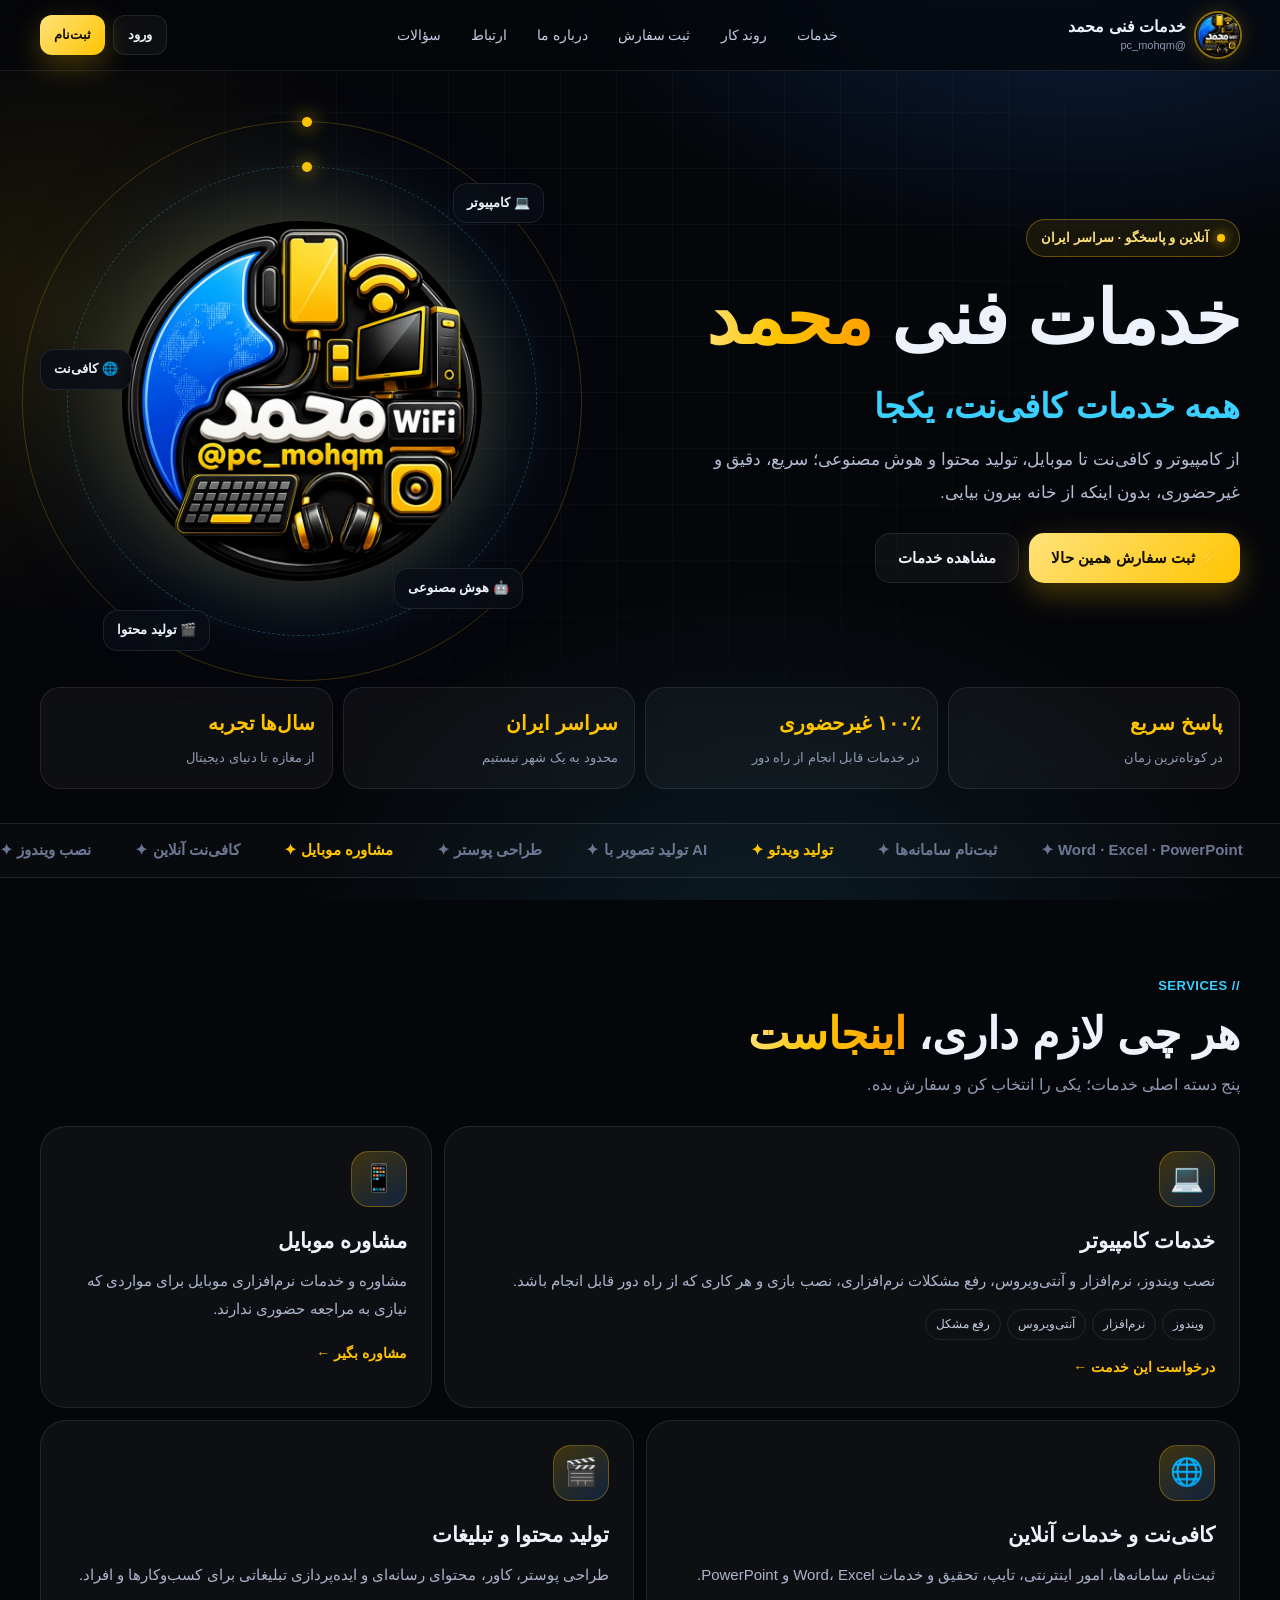
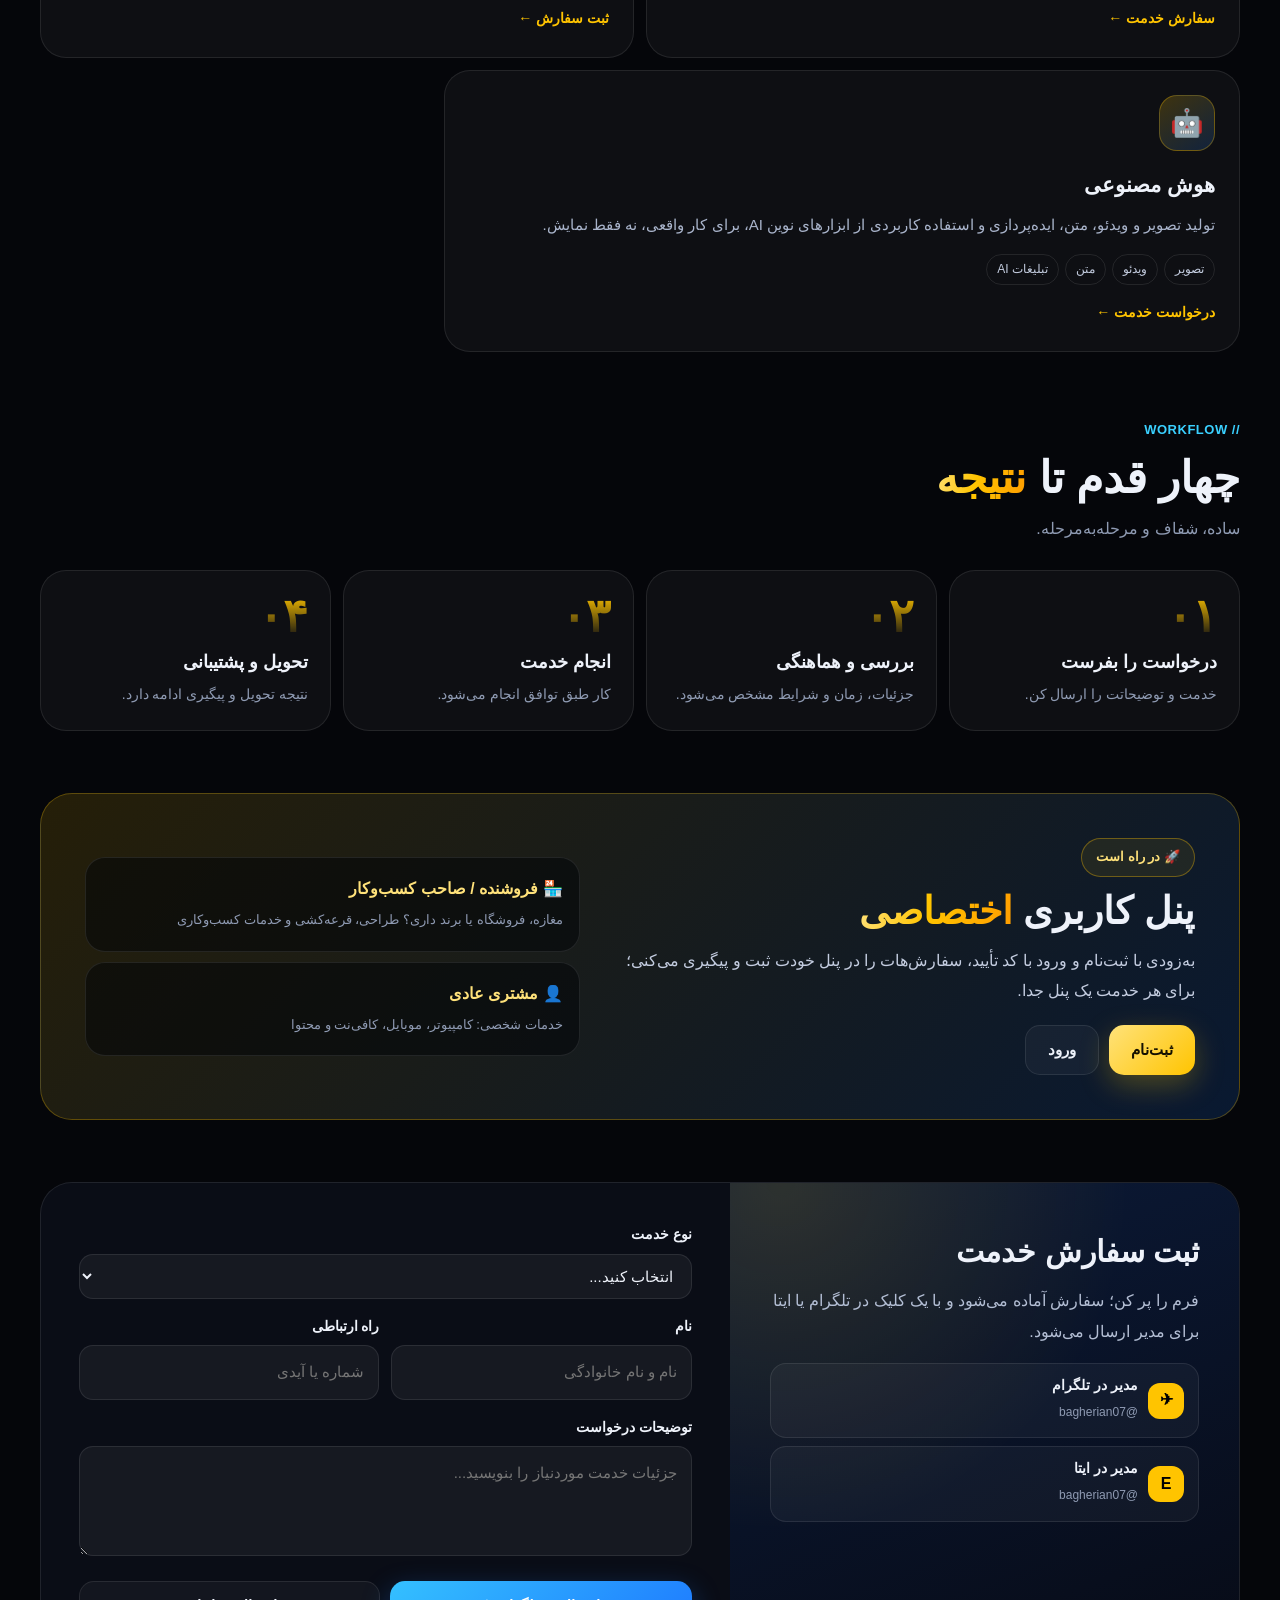
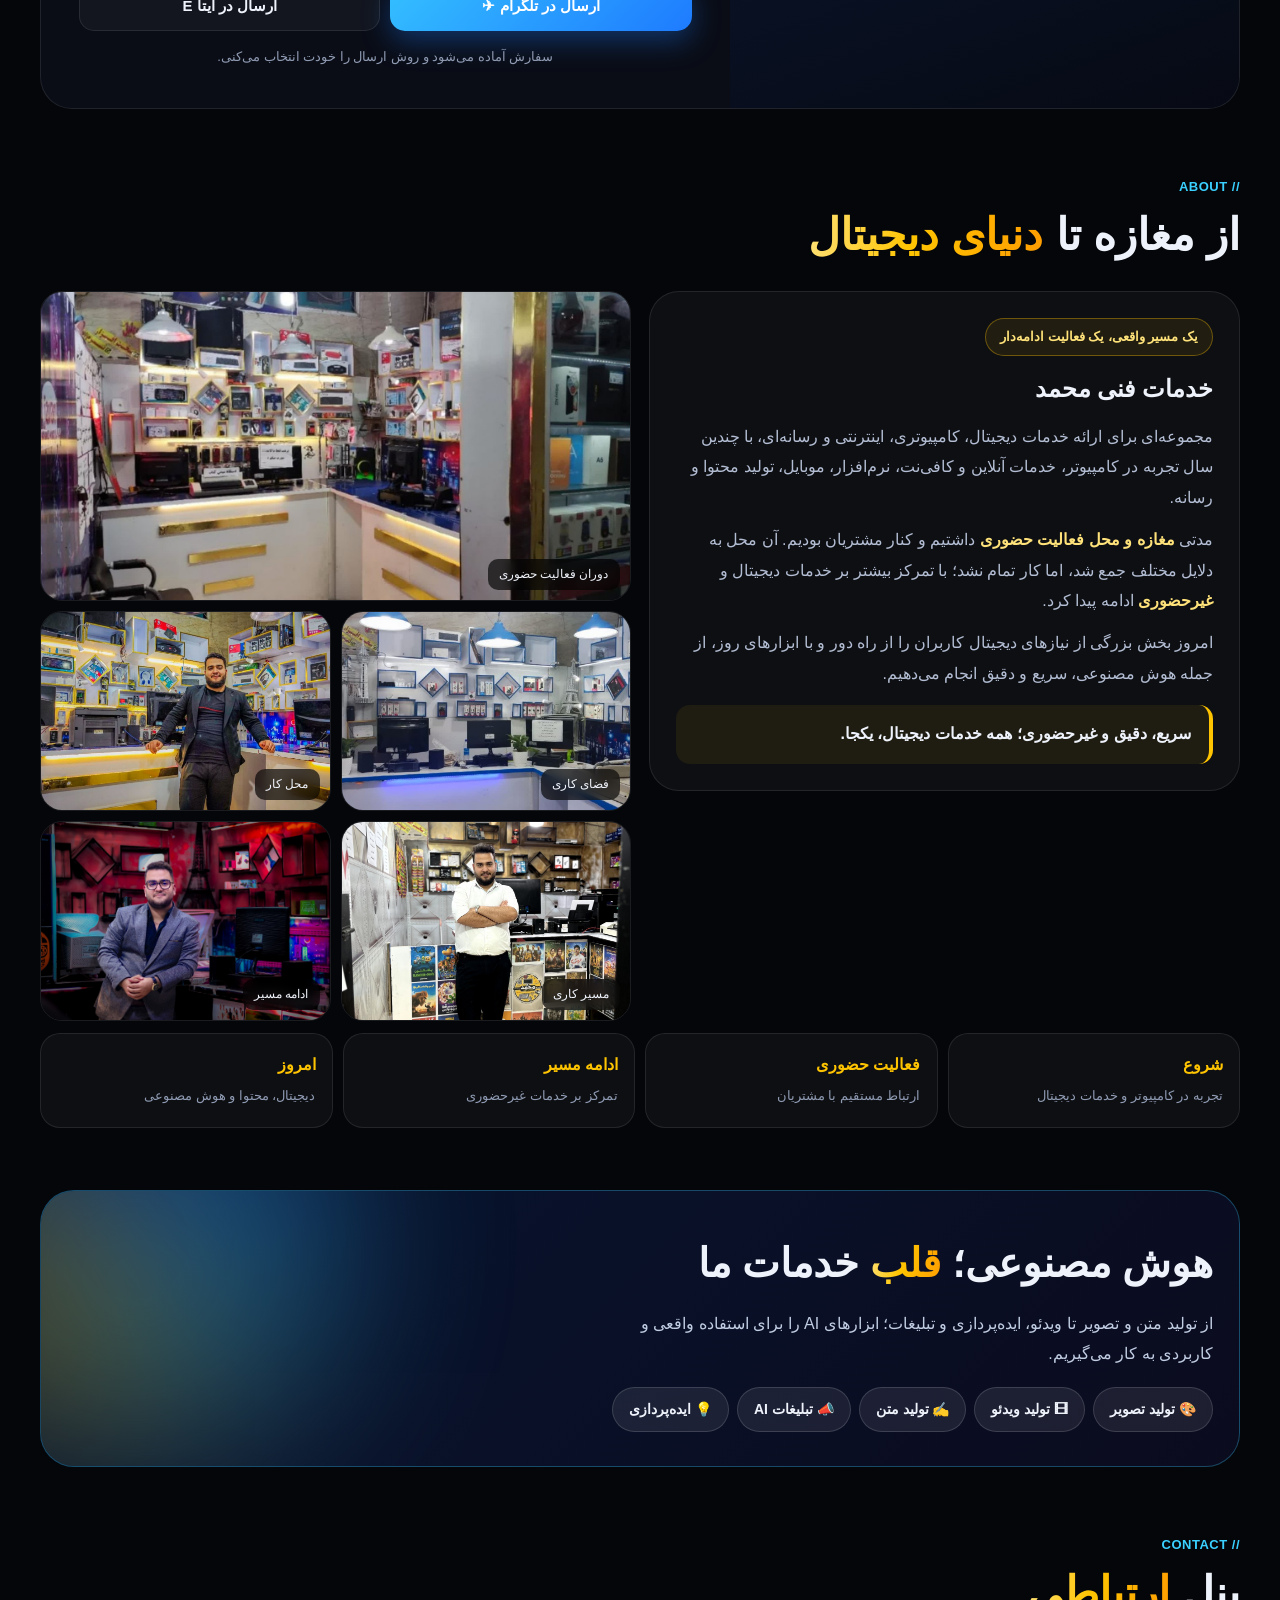
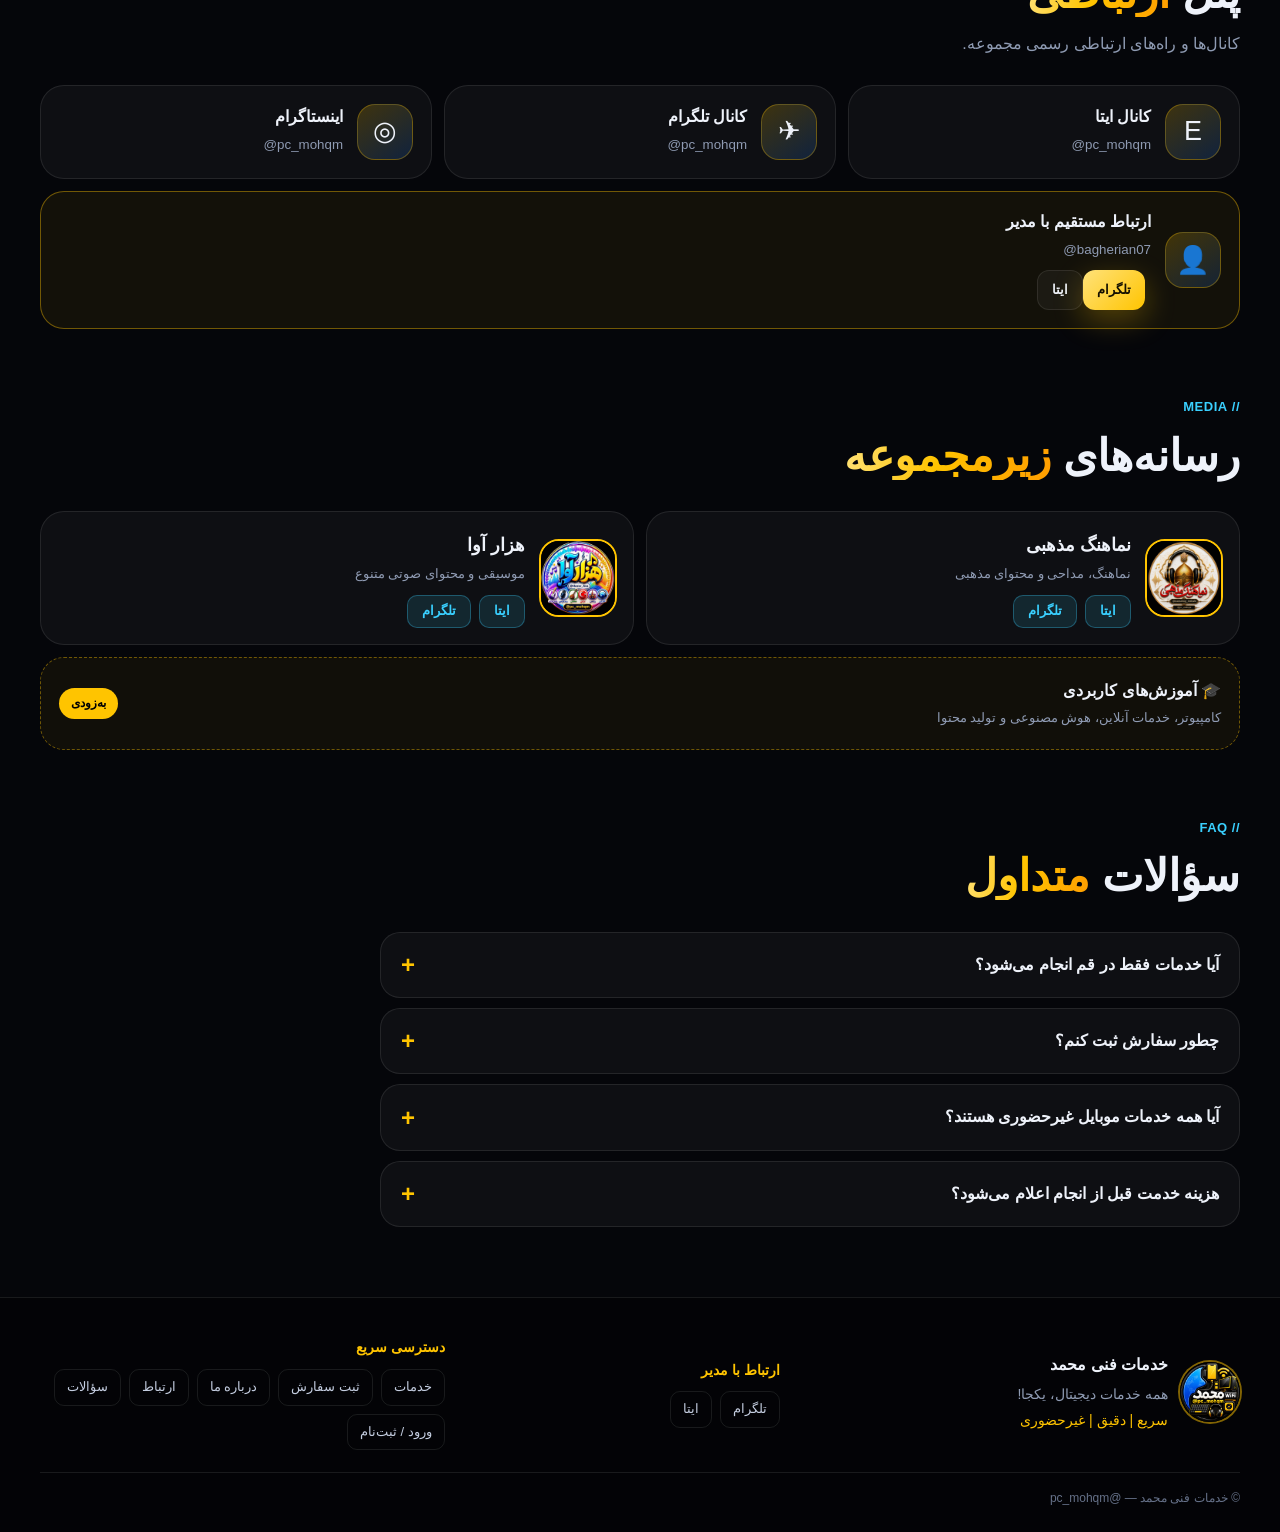
==== index.html @ e4c9b488 "Add files via upload" ====
<!doctype html>
<html lang="fa-IR" dir="rtl">
<head>
<meta charset="utf-8">
<meta name="viewport" content="width=device-width,initial-scale=1,viewport-fit=cover">
<meta name="theme-color" content="#05060a">
<title>خدمات فنی محمد | خدمات کامپیوتر، کافی‌نت و هوش مصنوعی</title>
<meta name="description" content="خدمات فنی محمد؛ خدمات کامپیوتر، کافی‌نت و خدمات آنلاین، مشاوره موبایل، تولید محتوا و تبلیغات با هوش مصنوعی؛ سریع، دقیق و غیرحضوری برای سراسر ایران.">
<meta name="keywords" content="خدمات فنی محمد, خدمات کامپیوتر, کافی نت, خدمات آنلاین, نصب ویندوز, مشاوره موبایل, تولید محتوا, تبلیغات با هوش مصنوعی, خدمات غیرحضوری">
<meta name="robots" content="index,follow,max-image-preview:large">
<meta name="author" content="خدمات فنی محمد">
<meta property="og:type" content="website"><meta property="og:locale" content="fa_IR"><meta property="og:site_name" content="خدمات فنی محمد">
<meta property="og:title" content="خدمات فنی محمد | همه خدمات دیجیتال، یکجا">
<meta property="og:description" content="کامپیوتر، کافی‌نت، مشاوره موبایل، تولید محتوا و هوش مصنوعی؛ سریع، دقیق و غیرحضوری.">
<meta property="og:url" content="https://pcmohqm-coder.github.io/pcmohqm/">
<meta property="og:image" content="https://pcmohqm-coder.github.io/pcmohqm/assets/logo-main.png">
<meta property="og:image:alt" content="لوگوی خدمات فنی محمد">
<meta name="twitter:card" content="summary"><meta name="twitter:title" content="خدمات فنی محمد | همه خدمات دیجیتال، یکجا"><meta name="twitter:description" content="کامپیوتر، کافی‌نت، مشاوره موبایل، تولید محتوا و هوش مصنوعی."><meta name="twitter:image" content="https://pcmohqm-coder.github.io/pcmohqm/assets/logo-main.png">
<link rel="canonical" href="https://pcmohqm-coder.github.io/pcmohqm/">
<link rel="icon" href="assets/logo-main.png"><link rel="apple-touch-icon" href="assets/logo-main.png">
<link rel="manifest" href="manifest.webmanifest">
<link rel="preload" as="image" href="assets/logo-main.png">
<script type="application/ld+json">{"@context":"https://schema.org","@graph":[{"@type":"Organization","@id":"#organization","name":"خدمات فنی محمد","alternateName":"pc_mohqm","url":"https://pcmohqm-coder.github.io/pcmohqm/","logo":"https://pcmohqm-coder.github.io/pcmohqm/assets/logo-main.png","sameAs":["https://eitaa.com/pc_mohqm","https://t.me/pc_mohqm","https://www.instagram.com/pc_mohqm/"]},{"@type":"WebSite","name":"خدمات فنی محمد","inLanguage":"fa-IR","url":"https://pcmohqm-coder.github.io/pcmohqm/","publisher":{"@id":"#organization"}}]}</script>
<style>
:root{--bg:#05060a;--bg2:#0a0d16;--card:rgba(255,255,255,.04);--card2:rgba(255,255,255,.07);--line:rgba(255,255,255,.09);--text:#eef2fa;--muted:#8f9bb3;--gold:#ffc400;--gold2:#ffe27a;--blue:#1e7bff;--cyan:#3ad0ff;--r:26px}
*{box-sizing:border-box}html{scroll-behavior:smooth;scroll-padding-top:84px}
body{margin:0;background:var(--bg);color:var(--text);font-family:"Vazirmatn","Segoe UI",Tahoma,Arial,sans-serif;line-height:1.9;font-size:16px;overflow-x:hidden;padding-bottom:76px;-webkit-font-smoothing:antialiased}
a{color:inherit;text-decoration:none}img{max-width:100%}
.wrap{width:min(1200px,calc(100% - 32px));margin:auto}
.skip{position:absolute;top:-80px;right:12px;background:var(--gold);color:#000;padding:8px 14px;border-radius:12px;z-index:200}.skip:focus{top:12px}
/* background */
.bgfx{position:fixed;inset:0;z-index:-1;pointer-events:none;background:
radial-gradient(900px 500px at 85% -5%,rgba(30,123,255,.22),transparent 60%),
radial-gradient(700px 500px at 5% 35%,rgba(255,196,0,.10),transparent 60%),
radial-gradient(800px 600px at 60% 105%,rgba(58,208,255,.10),transparent 60%),var(--bg)}
.bgfx:after{content:"";position:absolute;inset:0;background-image:linear-gradient(rgba(255,255,255,.035) 1px,transparent 1px),linear-gradient(90deg,rgba(255,255,255,.035) 1px,transparent 1px);background-size:56px 56px;-webkit-mask-image:radial-gradient(ellipse at 50% 20%,#000 20%,transparent 75%);mask-image:radial-gradient(ellipse at 50% 20%,#000 20%,transparent 75%)}
/* header */
header{position:sticky;top:0;z-index:100;background:rgba(5,6,10,.72);backdrop-filter:blur(18px);-webkit-backdrop-filter:blur(18px);border-bottom:1px solid var(--line)}
.nav{height:70px;display:flex;align-items:center;justify-content:space-between;gap:12px}
.brand{display:flex;align-items:center;gap:10px}.brand img{width:44px;height:44px;border-radius:50%;box-shadow:0 0 0 2px rgba(255,196,0,.5),0 0 22px rgba(255,196,0,.25)}
.brand b{display:block;font-size:16px;line-height:1.3}.brand small{display:block;font-size:11px;color:var(--muted);line-height:1.3}
.links{display:none;gap:4px}.links a{padding:8px 13px;border-radius:12px;font-size:14px;color:#c4cde0;transition:.2s}.links a:hover{background:var(--card2);color:var(--gold)}
.navbtns{display:flex;gap:8px;align-items:center}
.btn{display:inline-flex;align-items:center;justify-content:center;gap:8px;min-height:48px;padding:10px 22px;border-radius:15px;font:inherit;font-size:15px;font-weight:800;border:0;cursor:pointer;transition:transform .2s,box-shadow .2s}
.btn:hover{transform:translateY(-2px)}
.gold{background:linear-gradient(135deg,var(--gold2),var(--gold));color:#141000;box-shadow:0 10px 30px rgba(255,196,0,.28)}.gold:hover{box-shadow:0 14px 38px rgba(255,196,0,.42)}
.ghost{background:var(--card);color:var(--text);border:1px solid var(--line)}.ghost:hover{background:var(--card2);border-color:rgba(255,196,0,.4)}
.sm{min-height:40px;padding:6px 14px;font-size:13px;border-radius:12px}
/* hero */
.hero{padding:44px 0 30px;overflow-x:clip}html{overflow-x:clip}
.heroGrid{display:grid;gap:34px;align-items:center}
.pill{display:inline-flex;align-items:center;gap:8px;padding:6px 14px;border:1px solid rgba(255,196,0,.35);background:rgba(255,196,0,.08);border-radius:999px;color:var(--gold2);font-size:13px;font-weight:700}
.pill i{width:8px;height:8px;border-radius:50%;background:var(--gold);box-shadow:0 0 12px var(--gold);animation:pulse 1.8s infinite}
@keyframes pulse{50%{opacity:.3}}
h1{font-size:clamp(38px,9vw,74px);line-height:1.25;margin:16px 0 8px;font-weight:900;letter-spacing:-1px}
.grad{background:linear-gradient(100deg,var(--gold2),var(--gold) 45%,#ff9d00);-webkit-background-clip:text;background-clip:text;color:transparent}
.rot{display:block;font-size:clamp(22px,5vw,34px);font-weight:800;color:var(--cyan);min-height:1.7em}
.rot span{display:inline-block;transition:opacity .35s,transform .35s}.rot span.out{opacity:0;transform:translateY(10px)}
.lead{color:#b3bed4;font-size:17px;max-width:540px;margin:6px 0 24px}
.acts{display:flex;gap:10px;flex-wrap:wrap}
.visual{position:relative;display:grid;place-items:center;min-height:340px}
.visual .logo{position:relative;z-index:3;width:min(300px,68vw);border-radius:50%;animation:float 6s ease-in-out infinite;box-shadow:0 0 80px rgba(255,196,0,.22),0 0 140px rgba(30,123,255,.28)}
.ring{position:absolute;border-radius:50%;border:1px solid rgba(58,208,255,.28);animation:spin 26s linear infinite}
.r1{width:min(380px,86vw);aspect-ratio:1;border-style:dashed}.r2{width:min(460px,calc(100vw - 40px));aspect-ratio:1;border-color:rgba(255,196,0,.22);animation-duration:40s;animation-direction:reverse}
.ring:before{content:"";position:absolute;top:-5px;left:50%;width:10px;height:10px;border-radius:50%;background:var(--gold);box-shadow:0 0 18px var(--gold)}
@keyframes spin{to{transform:rotate(360deg)}}@keyframes float{50%{transform:translateY(-12px)}}
.chip{position:absolute;z-index:4;padding:7px 13px;border-radius:14px;background:rgba(10,13,22,.85);border:1px solid var(--line);backdrop-filter:blur(8px);font-size:13px;font-weight:800;display:flex;gap:6px;align-items:center;animation:float 5s ease-in-out infinite}
.chip.a{top:8%;right:4%}.chip.b{top:40%;left:0;animation-delay:-1.5s}.chip.c{bottom:10%;right:8%;animation-delay:-3s}.chip.d{bottom:2%;left:12%;animation-delay:-4s}
/* stats */
.stats{margin-top:26px;display:grid;grid-template-columns:1fr 1fr;gap:10px}
.stat{padding:16px;border-radius:20px;background:var(--card);border:1px solid var(--line);backdrop-filter:blur(10px)}
.stat b{display:block;font-size:20px;color:var(--gold)}.stat span{font-size:13px;color:var(--muted)}
/* marquee */
.marq{margin:34px 0 0;overflow:hidden;border-block:1px solid var(--line);background:rgba(255,255,255,.02);padding:12px 0;direction:ltr}
.marq div{display:flex;gap:44px;width:max-content;animation:mq 28s linear infinite;font-weight:800;color:#6c7893;font-size:15px;white-space:nowrap}
.marq span:nth-child(3n){color:var(--gold)}
@keyframes mq{to{transform:translateX(-50%)}}
/* sections */
section{padding:62px 0 0}
.head{margin-bottom:26px}.tag{color:var(--cyan);font-size:13px;font-weight:800;letter-spacing:.5px}
.head h2{font-size:clamp(28px,5.5vw,44px);line-height:1.35;margin:4px 0 6px;font-weight:900}.head p{color:var(--muted);margin:0;max-width:560px}
/* bento */
.bento{display:grid;gap:12px;grid-template-columns:1fr}
.card{position:relative;overflow:hidden;border-radius:var(--r);padding:24px;background:var(--card);border:1px solid var(--line);transition:transform .3s,border-color .3s,background .3s}
.card:before{content:"";position:absolute;inset:0;background:radial-gradient(400px 200px at var(--mx,80%) var(--my,0%),rgba(255,196,0,.14),transparent 60%);opacity:0;transition:opacity .3s}
.card:hover{transform:translateY(-4px);border-color:rgba(255,196,0,.4);background:var(--card2)}.card:hover:before{opacity:1}
.ico{width:56px;height:56px;border-radius:18px;display:grid;place-items:center;font-size:27px;background:linear-gradient(145deg,rgba(255,196,0,.2),rgba(30,123,255,.18));border:1px solid rgba(255,196,0,.3);margin-bottom:14px}
.card h3{font-size:21px;margin:0 0 6px}.card p{color:#aab5cc;font-size:15px;margin:0 0 14px}
.card .more{font-weight:800;color:var(--gold);font-size:14px}
.card ul{list-style:none;padding:0;margin:0 0 12px;display:flex;gap:6px;flex-wrap:wrap}.card li{font-size:12px;padding:3px 10px;border-radius:999px;border:1px solid var(--line);color:#c4cde0}
/* steps */
.steps{display:grid;gap:12px;grid-template-columns:1fr}
.step{position:relative;padding:22px;border-radius:var(--r);background:var(--card);border:1px solid var(--line)}
.step .n{font-size:46px;font-weight:900;line-height:1;background:linear-gradient(180deg,var(--gold),transparent);-webkit-background-clip:text;background-clip:text;color:transparent}
.step h3{margin:6px 0 2px;font-size:18px}.step p{margin:0;color:var(--muted);font-size:14px}
/* account teaser */
.acct{border-radius:32px;padding:28px;background:linear-gradient(135deg,rgba(255,196,0,.13),rgba(30,123,255,.16));border:1px solid rgba(255,196,0,.28);display:grid;gap:22px;position:relative;overflow:hidden}
.acct h2{font-size:clamp(26px,5vw,38px);margin:8px 0;line-height:1.4}.acct p{color:#c4cde0;margin:0 0 18px}
.roles{display:grid;gap:10px}.role{padding:16px;border-radius:20px;background:rgba(5,6,10,.55);border:1px solid var(--line)}.role b{display:block;font-size:16px;color:var(--gold2)}.role span{font-size:13px;color:var(--muted)}
/* order */
.order{display:grid;border-radius:32px;overflow:hidden;border:1px solid var(--line);background:var(--bg2)}
.orderIntro{padding:28px;background:radial-gradient(circle at 10% 0,rgba(255,196,0,.14),transparent 50%),linear-gradient(160deg,#0b1a38,#070a14)}
.orderIntro h2{margin:0 0 6px;font-size:30px}.orderIntro p{color:#b3bed4;margin:0 0 16px}
.mgr{display:grid;gap:8px}.mgr a{display:flex;gap:10px;align-items:center;padding:11px 14px;border-radius:16px;background:var(--card);border:1px solid var(--line);transition:.2s}.mgr a:hover{border-color:var(--gold)}
.mgr i{font-style:normal;width:36px;height:36px;border-radius:12px;background:var(--gold);color:#000;display:grid;place-items:center;font-weight:900}.mgr b{display:block;font-size:14px;line-height:1.5}.mgr small{color:var(--muted);font-size:12px}
form{padding:26px;display:grid;gap:14px}
label{display:block;font-size:14px;font-weight:800;margin-bottom:6px}
input,select,textarea{width:100%;font:inherit;font-size:15px;color:var(--text);background:rgba(255,255,255,.05);border:1px solid var(--line);border-radius:14px;padding:12px 14px;outline:none;transition:.2s}
select option{background:#0a0d16}
input:focus,select:focus,textarea:focus{border-color:var(--gold);box-shadow:0 0 0 4px rgba(255,196,0,.12)}
textarea{min-height:110px;resize:vertical}.two{display:grid;gap:12px}
.note{font-size:13px;color:var(--muted);text-align:center;margin:0}
.send{display:grid;gap:10px}
.tg{background:linear-gradient(135deg,#34c0ff,#1e7bff);color:#fff;box-shadow:0 10px 28px rgba(30,123,255,.35)}
/* about */
.about{display:grid;gap:18px}
.story{padding:26px;border-radius:30px;background:var(--card);border:1px solid var(--line)}
.story h3{font-size:24px;margin:10px 0}.story p{color:#b3bed4;margin:0 0 12px}.story strong{color:var(--gold2)}
.story blockquote{margin:16px 0 0;padding:14px 18px;border-right:4px solid var(--gold);background:rgba(255,196,0,.07);border-radius:14px;font-weight:800}
.gal{display:grid;gap:10px;grid-template-columns:1fr 1fr}
.gal figure{margin:0;position:relative;border-radius:22px;overflow:hidden;border:1px solid var(--line);height:170px}
.gal figure:first-child{grid-column:1/-1;height:250px}
.gal img{width:100%;height:100%;object-fit:cover;transition:transform .6s;filter:saturate(1.05)}.gal figure:hover img{transform:scale(1.07)}
.gal figcaption{position:absolute;right:10px;bottom:10px;padding:4px 11px;border-radius:10px;background:rgba(0,0,0,.65);backdrop-filter:blur(6px);font-size:12px}
.tl{display:grid;grid-template-columns:1fr 1fr;gap:10px;margin-top:12px}.tl div{padding:16px;border-radius:20px;background:var(--card);border:1px solid var(--line)}.tl b{display:block;color:var(--gold)}.tl span{color:var(--muted);font-size:13px}
/* AI */
.ai{position:relative;overflow:hidden;border-radius:34px;padding:34px 26px;border:1px solid rgba(58,208,255,.3);background:linear-gradient(135deg,#071530,#0b0b1e)}
.ai:before{content:"";position:absolute;width:420px;height:420px;border-radius:50%;left:-120px;top:-160px;background:conic-gradient(from 0deg,var(--blue),var(--cyan),var(--gold),var(--blue));filter:blur(90px);opacity:.38;animation:spin 18s linear infinite}
.ai>*{position:relative}.ai h2{font-size:clamp(26px,5vw,40px);margin:0 0 8px}.ai p{color:#c0cde3;max-width:620px;margin:0 0 18px}
.pills{display:flex;gap:8px;flex-wrap:wrap}.pills span{padding:8px 16px;border-radius:999px;background:rgba(255,255,255,.08);border:1px solid rgba(255,255,255,.14);font-size:14px;font-weight:700}
/* contact / media */
.cgrid{display:grid;gap:12px}
.contact{display:flex;gap:14px;align-items:center;padding:18px;border-radius:24px;background:var(--card);border:1px solid var(--line);transition:.25s}.contact:hover{transform:translateY(-3px);border-color:var(--gold)}
.contact .ico{margin:0;flex:none}.contact b{display:block;font-size:16px;line-height:1.5}.contact small{color:var(--muted);direction:ltr;display:inline-block}
.media{display:flex;gap:14px;align-items:center;padding:16px;border-radius:24px;background:var(--card);border:1px solid var(--line)}
.media img{width:78px;height:78px;border-radius:20px;object-fit:cover;border:2px solid var(--gold);flex:none}.media h3{margin:0;font-size:18px}.media p{margin:0 0 8px;color:var(--muted);font-size:13px}
.media .b{display:flex;gap:8px}.media .b a{padding:3px 14px;border-radius:10px;background:rgba(58,208,255,.12);border:1px solid rgba(58,208,255,.3);font-size:13px;font-weight:800;color:var(--cyan)}
.soon{margin-top:12px;display:flex;justify-content:space-between;align-items:center;gap:10px;padding:18px;border-radius:24px;border:1px dashed rgba(255,196,0,.4);background:rgba(255,196,0,.05)}.soon b{font-size:16px}.soon p{margin:0;color:var(--muted);font-size:13px}.soon em{font-style:normal;background:var(--gold);color:#000;font-weight:900;font-size:12px;padding:4px 12px;border-radius:999px;white-space:nowrap}
/* faq */
.faq{display:grid;gap:10px;max-width:860px}
details{border-radius:20px;background:var(--card);border:1px solid var(--line);overflow:hidden;transition:border-color .2s}details[open]{border-color:rgba(255,196,0,.4)}
summary{cursor:pointer;list-style:none;padding:17px 20px;font-weight:800;display:flex;justify-content:space-between;gap:12px;align-items:center}summary::-webkit-details-marker{display:none}
summary:after{content:"+";font-size:24px;color:var(--gold);transition:transform .25s;line-height:1}details[open] summary:after{transform:rotate(45deg)}
details p{margin:0;padding:0 20px 18px;color:#aab5cc}
/* footer */
footer{margin-top:70px;border-top:1px solid var(--line);background:rgba(0,0,0,.4);padding:36px 0 22px}
.fg{display:grid;gap:24px}.fb{display:flex;gap:12px;align-items:center}.fb img{width:60px;height:60px;border-radius:50%;box-shadow:0 0 0 2px rgba(255,196,0,.5)}
footer h4{margin:0 0 8px;color:var(--gold);font-size:14px}footer p{margin:0;color:var(--muted);font-size:14px}
.fl{display:flex;flex-wrap:wrap;gap:8px}.fl a{padding:5px 12px;border:1px solid var(--line);border-radius:10px;font-size:13px;color:#c4cde0}.fl a:hover{border-color:var(--gold);color:var(--gold)}
.copy{margin-top:22px;padding-top:14px;border-top:1px solid var(--line);color:#667189;font-size:12px}
/* bottom bar */
.bar{position:fixed;z-index:150;inset:auto 0 0 0;display:grid;grid-template-columns:1fr 1fr;gap:8px;padding:8px 12px calc(8px + env(safe-area-inset-bottom));background:rgba(5,6,10,.9);backdrop-filter:blur(16px);border-top:1px solid var(--line)}
.bar a{min-height:46px;display:flex;align-items:center;justify-content:center;border-radius:14px;font-weight:800;font-size:14px}
.bar .e{background:#fff;color:#0a64c8}.bar .t{background:linear-gradient(135deg,#34c0ff,#1e7bff)}
/* reveal */
.js .rv{opacity:0;transform:translateY(26px);transition:opacity .7s,transform .7s}.js .rv.in{opacity:1;transform:none}
.js .rv:nth-child(2){transition-delay:.08s}.js .rv:nth-child(3){transition-delay:.16s}.js .rv:nth-child(4){transition-delay:.24s}.js .rv:nth-child(5){transition-delay:.32s}
@media(min-width:720px){
 body{padding-bottom:0}.bar{display:none}.links{display:flex}.wrap{width:min(1200px,calc(100% - 56px))}
 .stats{grid-template-columns:repeat(4,1fr)}.bento{grid-template-columns:repeat(6,1fr)}.bento .card{grid-column:span 2}.bento .big{grid-column:span 4}.bento .wide{grid-column:span 3}
 .steps{grid-template-columns:repeat(4,1fr)}.acct{grid-template-columns:1.2fr 1fr;padding:44px;align-items:center}
 .order{grid-template-columns:.85fr 1.15fr}.orderIntro{padding:40px}form{padding:38px}.two{grid-template-columns:1fr 1fr}.send{grid-template-columns:1fr 1fr}
 .about{grid-template-columns:1fr 1fr;align-items:start}.gal figure{height:200px}.gal figure:first-child{height:310px}.tl{grid-template-columns:repeat(4,1fr)}
 .cgrid{grid-template-columns:repeat(3,1fr)}.cgrid .wide{grid-column:1/-1}.mediaGrid{display:grid;grid-template-columns:1fr 1fr;gap:12px}
 .fg{grid-template-columns:1.4fr 1fr 1.3fr;align-items:center}
}
@media(min-width:980px){.heroGrid{grid-template-columns:1.1fr .9fr}.hero{padding-top:70px}.visual{min-height:520px}.visual .logo{width:360px}.r1{width:470px}.r2{width:560px}}
@media(prefers-reduced-motion:reduce){*{animation:none!important;transition:none!important}.js .rv{opacity:1;transform:none}}
</style>
</head>
<body>
<div class="bgfx" aria-hidden="true"></div>
<a class="skip" href="#main">پرش به محتوای اصلی</a>

<header><div class="wrap nav">
  <a class="brand" href="#home"><img src="assets/logo-main.png" alt="لوگوی خدمات فنی محمد"><span><b>خدمات فنی محمد</b><small>@pc_mohqm</small></span></a>
  <nav class="links" aria-label="منوی اصلی"><a href="#services">خدمات</a><a href="#process">روند کار</a><a href="#request">ثبت سفارش</a><a href="#about">درباره ما</a><a href="#contact">ارتباط</a><a href="#faq">سؤالات</a></nav>
  <div class="navbtns"><a class="btn ghost sm" href="auth.html">ورود</a><a class="btn gold sm" href="auth.html#signup">ثبت‌نام</a></div>
</div></header>

<main id="main">
<div class="hero" id="home"><div class="wrap">
  <div class="heroGrid">
    <div>
      <span class="pill"><i></i> آنلاین و پاسخگو · سراسر ایران</span>
      <h1>خدمات فنی <span class="grad">محمد</span></h1>
      <span class="rot" aria-live="off">همه خدمات <span id="rot">کامپیوتر</span>، یکجا</span>
      <p class="lead">از کامپیوتر و کافی‌نت تا موبایل، تولید محتوا و هوش مصنوعی؛ سریع، دقیق و غیرحضوری، بدون اینکه از خانه بیرون بیایی.</p>
      <div class="acts"><a class="btn gold" href="#request">⚡ ثبت سفارش همین حالا</a><a class="btn ghost" href="#services">مشاهده خدمات</a></div>
    </div>
    <div class="visual" aria-hidden="true">
      <i class="ring r2"></i><i class="ring r1"></i>
      <img class="logo" src="assets/logo-main.png" alt="">
      <span class="chip a">💻 کامپیوتر</span><span class="chip b">🌐 کافی‌نت</span><span class="chip c">🤖 هوش مصنوعی</span><span class="chip d">🎬 تولید محتوا</span>
    </div>
  </div>
  <div class="stats">
    <div class="stat"><b>پاسخ سریع</b><span>در کوتاه‌ترین زمان</span></div>
    <div class="stat"><b>۱۰۰٪ غیرحضوری</b><span>در خدمات قابل انجام از راه دور</span></div>
    <div class="stat"><b>سراسر ایران</b><span>محدود به یک شهر نیستیم</span></div>
    <div class="stat"><b>سال‌ها تجربه</b><span>از مغازه تا دنیای دیجیتال</span></div>
  </div>
</div>
<div class="marq" aria-hidden="true"><div id="mq"></div></div>
</div>

<div class="wrap">
<section id="services">
  <div class="head rv"><span class="tag">// SERVICES</span><h2>هر چی لازم داری، <span class="grad">اینجاست</span></h2><p>پنج دسته اصلی خدمات؛ یکی را انتخاب کن و سفارش بده.</p></div>
  <div class="bento">
    <article class="card big rv"><div class="ico">💻</div><h3>خدمات کامپیوتر</h3><p>نصب ویندوز، نرم‌افزار و آنتی‌ویروس، رفع مشکلات نرم‌افزاری، نصب بازی و هر کاری که از راه دور قابل انجام باشد.</p><ul><li>ویندوز</li><li>نرم‌افزار</li><li>آنتی‌ویروس</li><li>رفع مشکل</li></ul><a class="more" href="#request">درخواست این خدمت ←</a></article>
    <article class="card rv"><div class="ico">📱</div><h3>مشاوره موبایل</h3><p>مشاوره و خدمات نرم‌افزاری موبایل برای مواردی که نیازی به مراجعه حضوری ندارند.</p><a class="more" href="#request">مشاوره بگیر ←</a></article>
    <article class="card wide rv"><div class="ico">🌐</div><h3>کافی‌نت و خدمات آنلاین</h3><p>ثبت‌نام سامانه‌ها، امور اینترنتی، تایپ، تحقیق و خدمات Word، Excel و PowerPoint.</p><a class="more" href="#request">سفارش خدمت ←</a></article>
    <article class="card wide rv"><div class="ico">🎬</div><h3>تولید محتوا و تبلیغات</h3><p>طراحی پوستر، کاور، محتوای رسانه‌ای و ایده‌پردازی تبلیغاتی برای کسب‌وکارها و افراد.</p><a class="more" href="#request">ثبت سفارش ←</a></article>
    <article class="card big rv"><div class="ico">🤖</div><h3>هوش مصنوعی</h3><p>تولید تصویر و ویدئو، متن، ایده‌پردازی و استفاده کاربردی از ابزارهای نوین AI، برای کار واقعی، نه فقط نمایش.</p><ul><li>تصویر</li><li>ویدئو</li><li>متن</li><li>تبلیغات AI</li></ul><a class="more" href="#request">درخواست خدمت ←</a></article>
  </div>
</section>

<section id="process">
  <div class="head rv"><span class="tag">// WORKFLOW</span><h2>چهار قدم تا <span class="grad">نتیجه</span></h2><p>ساده، شفاف و مرحله‌به‌مرحله.</p></div>
  <div class="steps">
    <div class="step rv"><div class="n">۰۱</div><h3>درخواست را بفرست</h3><p>خدمت و توضیحاتت را ارسال کن.</p></div>
    <div class="step rv"><div class="n">۰۲</div><h3>بررسی و هماهنگی</h3><p>جزئیات، زمان و شرایط مشخص می‌شود.</p></div>
    <div class="step rv"><div class="n">۰۳</div><h3>انجام خدمت</h3><p>کار طبق توافق انجام می‌شود.</p></div>
    <div class="step rv"><div class="n">۰۴</div><h3>تحویل و پشتیبانی</h3><p>نتیجه تحویل و پیگیری ادامه دارد.</p></div>
  </div>
</section>

<section id="panel">
  <div class="acct rv">
    <div>
      <span class="pill">🚀 در راه است</span>
      <h2>پنل کاربری <span class="grad">اختصاصی</span></h2>
      <p>به‌زودی با ثبت‌نام و ورود با کد تأیید، سفارش‌هات را در پنل خودت ثبت و پیگیری می‌کنی؛ برای هر خدمت یک پنل جدا.</p>
      <div class="acts"><a class="btn gold" href="auth.html#signup">ثبت‌نام</a><a class="btn ghost" href="auth.html">ورود</a></div>
    </div>
    <div class="roles">
      <div class="role"><b>🏪 فروشنده / صاحب کسب‌وکار</b><span>مغازه، فروشگاه یا برند داری؟ طراحی، قرعه‌کشی و خدمات کسب‌وکاری</span></div>
      <div class="role"><b>👤 مشتری عادی</b><span>خدمات شخصی: کامپیوتر، موبایل، کافی‌نت و محتوا</span></div>
    </div>
  </div>
</section>

<section id="request">
  <div class="order rv">
    <div class="orderIntro">
      <h2>ثبت سفارش خدمت</h2>
      <p>فرم را پر کن؛ سفارش آماده می‌شود و با یک کلیک در تلگرام یا ایتا برای مدیر ارسال می‌شود.</p>
      <div class="mgr">
        <a href="https://t.me/bagherian07" target="_blank" rel="noopener"><i>✈</i><span><b>مدیر در تلگرام</b><small>@bagherian07</small></span></a>
        <a href="https://eitaa.com/bagherian07" target="_blank" rel="noopener"><i>E</i><span><b>مدیر در ایتا</b><small>@bagherian07</small></span></a>
      </div>
    </div>
    <form id="orderForm" onsubmit="return false">
      <div><label for="service">نوع خدمت</label><select id="service"><option value="">انتخاب کنید...</option><option>خدمات کامپیوتر</option><option>کافی‌نت و خدمات آنلاین</option><option>مشاوره موبایل</option><option>تولید محتوا و تبلیغات</option><option>هوش مصنوعی</option></select></div>
      <div class="two"><div><label for="name">نام</label><input id="name" autocomplete="name" placeholder="نام و نام خانوادگی"></div><div><label for="contactf">راه ارتباطی</label><input id="contactf" placeholder="شماره یا آیدی"></div></div>
      <div><label for="details">توضیحات درخواست</label><textarea id="details" placeholder="جزئیات خدمت موردنیاز را بنویسید..."></textarea></div>
      <div class="send"><button class="btn tg" type="button" id="sendTelegram">ارسال در تلگرام ✈</button><button class="btn ghost" type="button" id="sendEitaa">ارسال در ایتا E</button></div>
      <p class="note" id="formNote">سفارش آماده می‌شود و روش ارسال را خودت انتخاب می‌کنی.</p>
    </form>
  </div>
</section>

<section id="about">
  <div class="head rv"><span class="tag">// ABOUT</span><h2>از مغازه تا <span class="grad">دنیای دیجیتال</span></h2></div>
  <div class="about">
    <div class="story rv">
      <span class="pill">یک مسیر واقعی، یک فعالیت ادامه‌دار</span>
      <h3>خدمات فنی محمد</h3>
      <p>مجموعه‌ای برای ارائه خدمات دیجیتال، کامپیوتری، اینترنتی و رسانه‌ای، با چندین سال تجربه در کامپیوتر، خدمات آنلاین و کافی‌نت، نرم‌افزار، موبایل، تولید محتوا و رسانه.</p>
      <p>مدتی <strong>مغازه و محل فعالیت حضوری</strong> داشتیم و کنار مشتریان بودیم. آن محل به دلایل مختلف جمع شد، اما کار تمام نشد؛ با تمرکز بیشتر بر خدمات دیجیتال و <strong>غیرحضوری</strong> ادامه پیدا کرد.</p>
      <p>امروز بخش بزرگی از نیازهای دیجیتال کاربران را از راه دور و با ابزارهای روز، از جمله هوش مصنوعی، سریع و دقیق انجام می‌دهیم.</p>
      <blockquote>سریع، دقیق و غیرحضوری؛ همه خدمات دیجیتال، یکجا.</blockquote>
    </div>
    <div class="gal rv">
      <figure><img src="assets/shop-01.jpg" alt="نمایی از مغازه خدمات فنی محمد" loading="lazy"><figcaption>دوران فعالیت حضوری</figcaption></figure>
      <figure><img src="assets/shop-02.jpg" alt="فضای داخلی مغازه" loading="lazy"><figcaption>فضای کاری</figcaption></figure>
      <figure><img src="assets/owner-shop-01.jpg" alt="محمد در محل کار" loading="lazy"><figcaption>محل کار</figcaption></figure>
      <figure><img src="assets/owner-shop-02.jpg" alt="محمد در محل فعالیت قدیمی" loading="lazy"><figcaption>مسیر کاری</figcaption></figure>
      <figure><img src="assets/owner-shop-03.jpg" alt="محمد در فضای کاری" loading="lazy"><figcaption>ادامه مسیر</figcaption></figure>
    </div>
  </div>
  <div class="tl rv"><div><b>شروع</b><span>تجربه در کامپیوتر و خدمات دیجیتال</span></div><div><b>فعالیت حضوری</b><span>ارتباط مستقیم با مشتریان</span></div><div><b>ادامه مسیر</b><span>تمرکز بر خدمات غیرحضوری</span></div><div><b>امروز</b><span>دیجیتال، محتوا و هوش مصنوعی</span></div></div>
</section>

<section>
  <div class="ai rv"><h2>هوش مصنوعی؛ <span class="grad">قلب</span> خدمات ما</h2><p>از تولید متن و تصویر تا ویدئو، ایده‌پردازی و تبلیغات؛ ابزارهای AI را برای استفاده واقعی و کاربردی به کار می‌گیریم.</p><div class="pills"><span>🎨 تولید تصویر</span><span>🎞 تولید ویدئو</span><span>✍️ تولید متن</span><span>📣 تبلیغات AI</span><span>💡 ایده‌پردازی</span></div></div>
</section>

<section id="contact">
  <div class="head rv"><span class="tag">// CONTACT</span><h2>پنل <span class="grad">ارتباطی</span></h2><p>کانال‌ها و راه‌های ارتباطی رسمی مجموعه.</p></div>
  <div class="cgrid">
    <a class="contact rv" href="https://eitaa.com/pc_mohqm" target="_blank" rel="noopener"><span class="ico">E</span><span><b>کانال ایتا</b><small>@pc_mohqm</small></span></a>
    <a class="contact rv" href="https://t.me/pc_mohqm" target="_blank" rel="noopener"><span class="ico">✈</span><span><b>کانال تلگرام</b><small>@pc_mohqm</small></span></a>
    <a class="contact rv" href="https://www.instagram.com/pc_mohqm/" target="_blank" rel="noopener"><span class="ico">◎</span><span><b>اینستاگرام</b><small>@pc_mohqm</small></span></a>
    <div class="contact wide rv" style="border-color:rgba(255,196,0,.4);background:rgba(255,196,0,.06)"><span class="ico">👤</span><span><b>ارتباط مستقیم با مدیر</b><small>@bagherian07</small><br><a class="btn gold sm" style="margin:6px 6px 0 0" href="https://t.me/bagherian07" target="_blank" rel="noopener">تلگرام</a><a class="btn ghost sm" style="margin-top:6px" href="https://eitaa.com/bagherian07" target="_blank" rel="noopener">ایتا</a></span></div>
  </div>
</section>

<section id="media">
  <div class="head rv"><span class="tag">// MEDIA</span><h2>رسانه‌های <span class="grad">زیرمجموعه</span></h2></div>
  <div class="mediaGrid">
    <article class="media rv"><img src="assets/logo-namahang.jpg" alt="لوگوی نماهنگ مذهبی" loading="lazy"><div><h3>نماهنگ مذهبی</h3><p>نماهنگ، مداحی و محتوای مذهبی</p><div class="b"><a href="https://eitaa.com/namahng_mzhabi" target="_blank" rel="noopener">ایتا</a><a href="https://t.me/namahng_mzhabi" target="_blank" rel="noopener">تلگرام</a></div></div></article>
    <article class="media rv"><img src="assets/logo-hezar-ava.jpg" alt="لوگوی هزار آوا" loading="lazy"><div><h3>هزار آوا</h3><p>موسیقی و محتوای صوتی متنوع</p><div class="b"><a href="https://eitaa.com/Hezar_Ava" target="_blank" rel="noopener">ایتا</a><a href="https://t.me/Hezar_Ava" target="_blank" rel="noopener">تلگرام</a></div></div></article>
  </div>
  <div class="soon rv"><div><b>🎓 آموزش‌های کاربردی</b><p>کامپیوتر، خدمات آنلاین، هوش مصنوعی و تولید محتوا</p></div><em>به‌زودی</em></div>
</section>

<section id="faq">
  <div class="head rv"><span class="tag">// FAQ</span><h2>سؤالات <span class="grad">متداول</span></h2></div>
  <div class="faq">
    <details class="rv"><summary>آیا خدمات فقط در قم انجام می‌شود؟</summary><p>خدماتی که امکان انجام غیرحضوری داشته باشند، برای کاربران سراسر ایران قابل ارائه هستند.</p></details>
    <details class="rv"><summary>چطور سفارش ثبت کنم؟</summary><p>از فرم ثبت سفارش استفاده کن یا مستقیماً از طریق تلگرام یا ایتا با مدیر در ارتباط باش.</p></details>
    <details class="rv"><summary>آیا همه خدمات موبایل غیرحضوری هستند؟</summary><p>خیر؛ تمرکز این بخش روی مشاوره و خدمات نرم‌افزاری قابل انجام از راه دور است.</p></details>
    <details class="rv"><summary>هزینه خدمت قبل از انجام اعلام می‌شود؟</summary><p>بله؛ جزئیات و شرایط هر درخواست پس از بررسی مشخص و با شما هماهنگ می‌شود.</p></details>
  </div>
</section>
</div>
</main>

<footer><div class="wrap">
  <div class="fg">
    <div class="fb"><img src="assets/logo-main.png" alt="" loading="lazy"><div><b>خدمات فنی محمد</b><p>همه خدمات دیجیتال، یکجا!</p><p style="color:var(--gold)">سریع | دقیق | غیرحضوری</p></div></div>
    <div><h4>ارتباط با مدیر</h4><div class="fl"><a href="https://t.me/bagherian07" target="_blank" rel="noopener">تلگرام</a><a href="https://eitaa.com/bagherian07" target="_blank" rel="noopener">ایتا</a></div></div>
    <div><h4>دسترسی سریع</h4><div class="fl"><a href="#services">خدمات</a><a href="#request">ثبت سفارش</a><a href="#about">درباره ما</a><a href="#contact">ارتباط</a><a href="#faq">سؤالات</a><a href="auth.html">ورود / ثبت‌نام</a></div></div>
  </div>
  <div class="copy">© خدمات فنی محمد — @pc_mohqm</div>
</div></footer>

<div class="bar"><a class="e" href="https://eitaa.com/bagherian07" target="_blank" rel="noopener">ایتا</a><a class="t" href="https://t.me/bagherian07" target="_blank" rel="noopener">✈ تلگرام</a></div>

<noscript><p style="text-align:center;padding:14px;background:#fff7d6;color:#5a4900">برای ارسال خودکار سفارش، جاوااسکریپت را فعال کنید. راه‌های ارتباطی بدون آن هم در دسترس است.</p></noscript>
<script>
document.documentElement.classList.add('js');
// reveal
const io=new IntersectionObserver(e=>e.forEach(x=>{if(x.isIntersecting){x.target.classList.add('in');io.unobserve(x.target)}}),{threshold:.12});
document.querySelectorAll('.rv').forEach(el=>io.observe(el));
// rotating word
const words=['کامپیوتر','کافی‌نت','موبایل','تولید محتوا','هوش مصنوعی'];let wi=0;const rot=document.getElementById('rot');
setInterval(()=>{rot.classList.add('out');setTimeout(()=>{wi=(wi+1)%words.length;rot.textContent=words[wi];rot.classList.remove('out')},350)},2400);
// marquee
const mqItems=['نصب ویندوز','کافی‌نت آنلاین','مشاوره موبایل','طراحی پوستر','تولید تصویر با AI','تولید ویدئو','ثبت‌نام سامانه‌ها','Word · Excel · PowerPoint','تبلیغات خلاقانه'];
const mq=document.getElementById('mq');const row=mqItems.map(t=>`<span>✦ ${t}</span>`).join('');mq.innerHTML=row+row;
// card glow follows pointer
document.querySelectorAll('.card').forEach(c=>c.addEventListener('pointermove',e=>{const r=c.getBoundingClientRect();c.style.setProperty('--mx',(e.clientX-r.left)+'px');c.style.setProperty('--my',(e.clientY-r.top)+'px')}));
// order form
const $=id=>document.getElementById(id);
const msg=()=>`سلام، برای دریافت خدمت پیام می‌دهم.\n\nخدمت: ${$('service').value||'مشخص نشده'}\nنام: ${$('name').value||'بدون نام'}\nراه ارتباطی: ${$('contactf').value||'بدون راه ارتباطی'}\nتوضیحات: ${$('details').value||'بدون توضیحات'}`;
$('sendTelegram').onclick=()=>{$('formNote').textContent='در حال انتقال سفارش به تلگرام مدیر...';window.open('https://t.me/bagherian07?text='+encodeURIComponent(msg()),'_blank','noopener,noreferrer')};
$('sendEitaa').onclick=()=>{$('formNote').textContent='متن سفارش کپی شد؛ در ایتا فقط پیست و ارسال کن.';navigator.clipboard?.writeText(msg()).catch(()=>{});window.open('https://eitaa.com/bagherian07','_blank','noopener,noreferrer')};
</script>
</body>
</html>
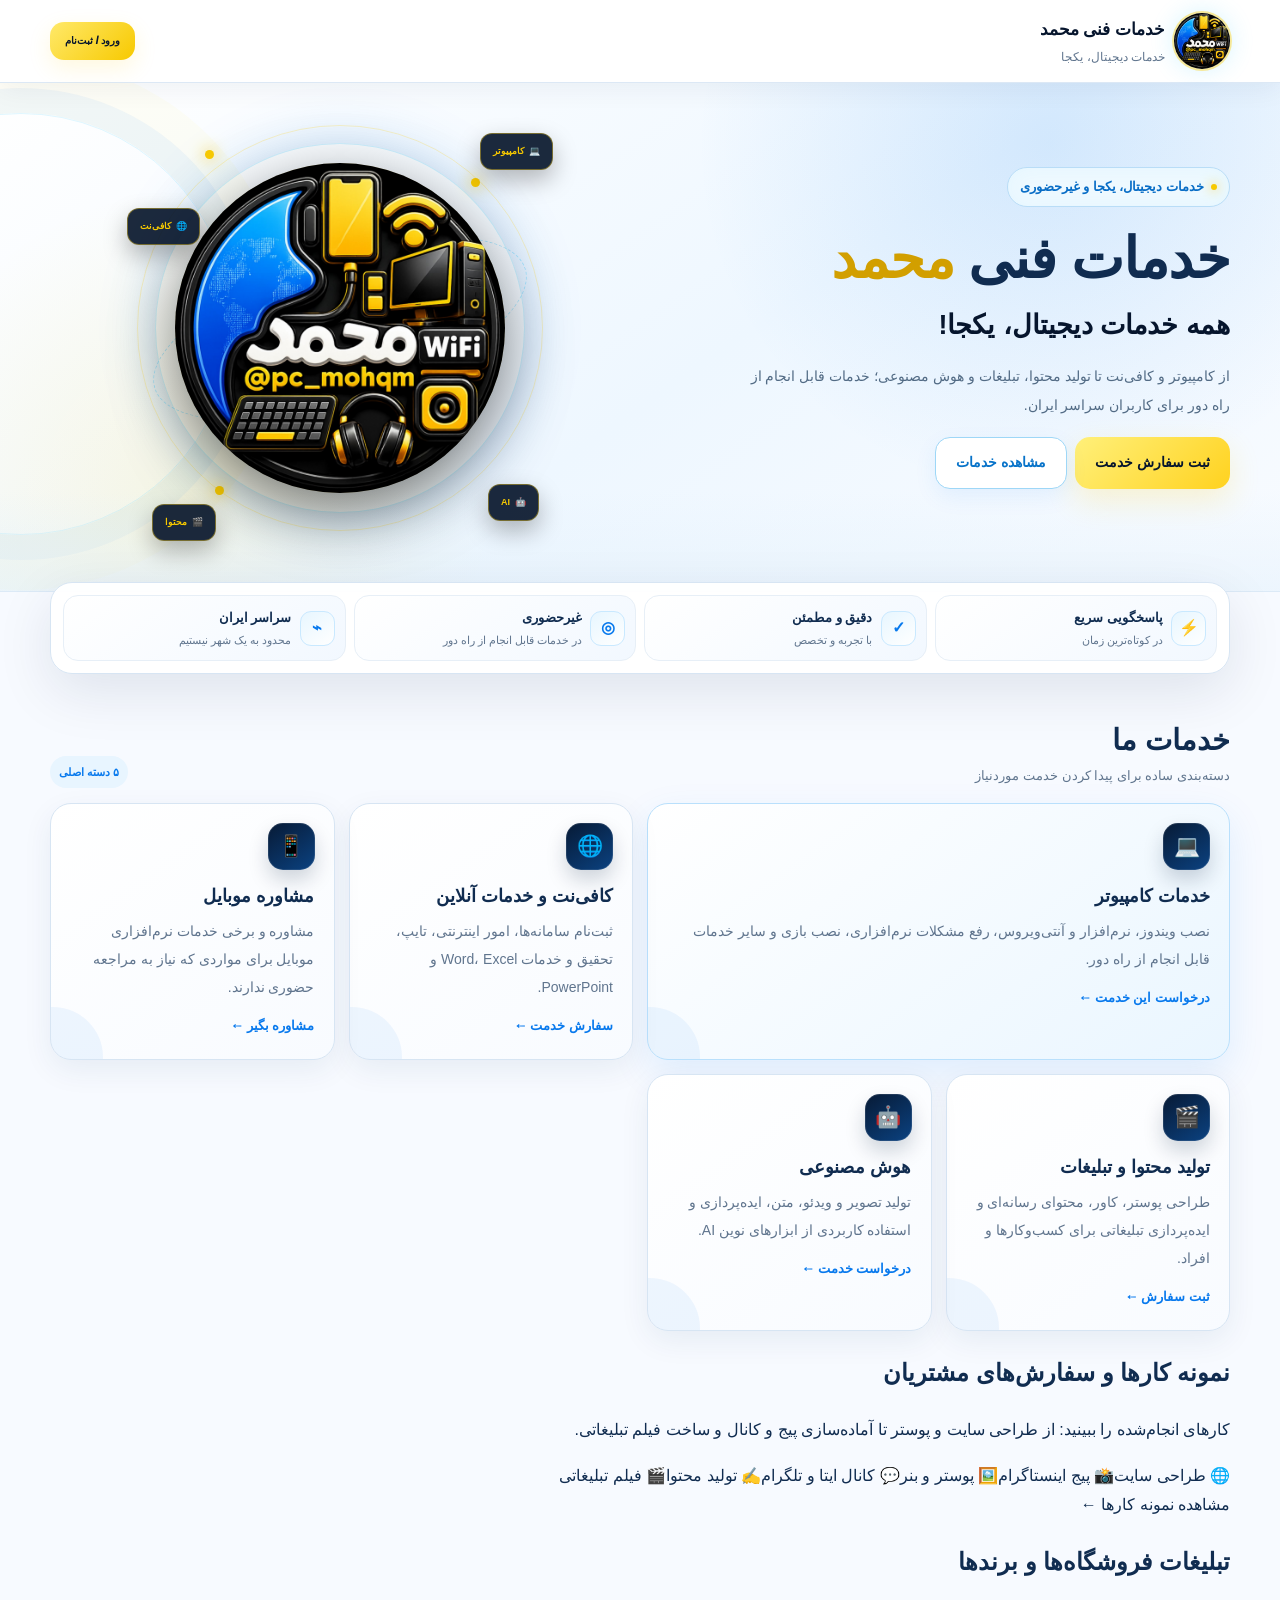
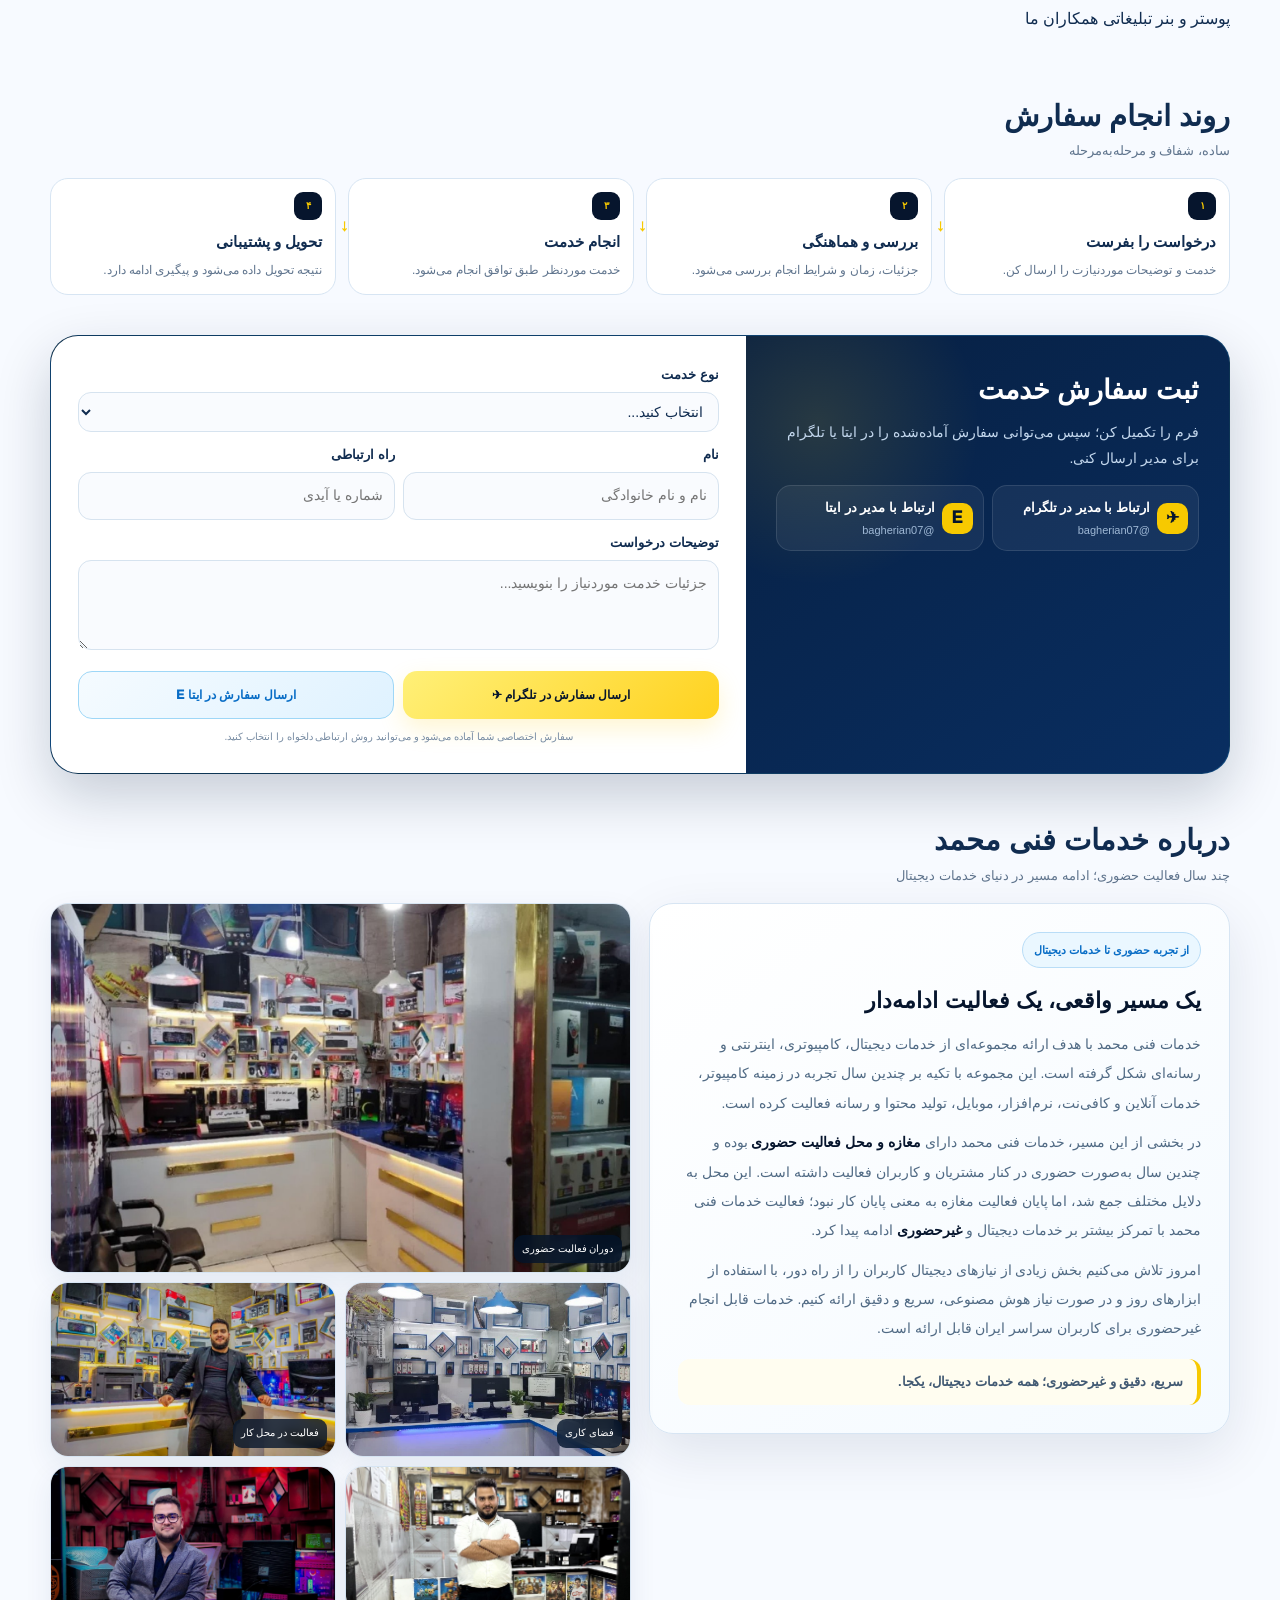
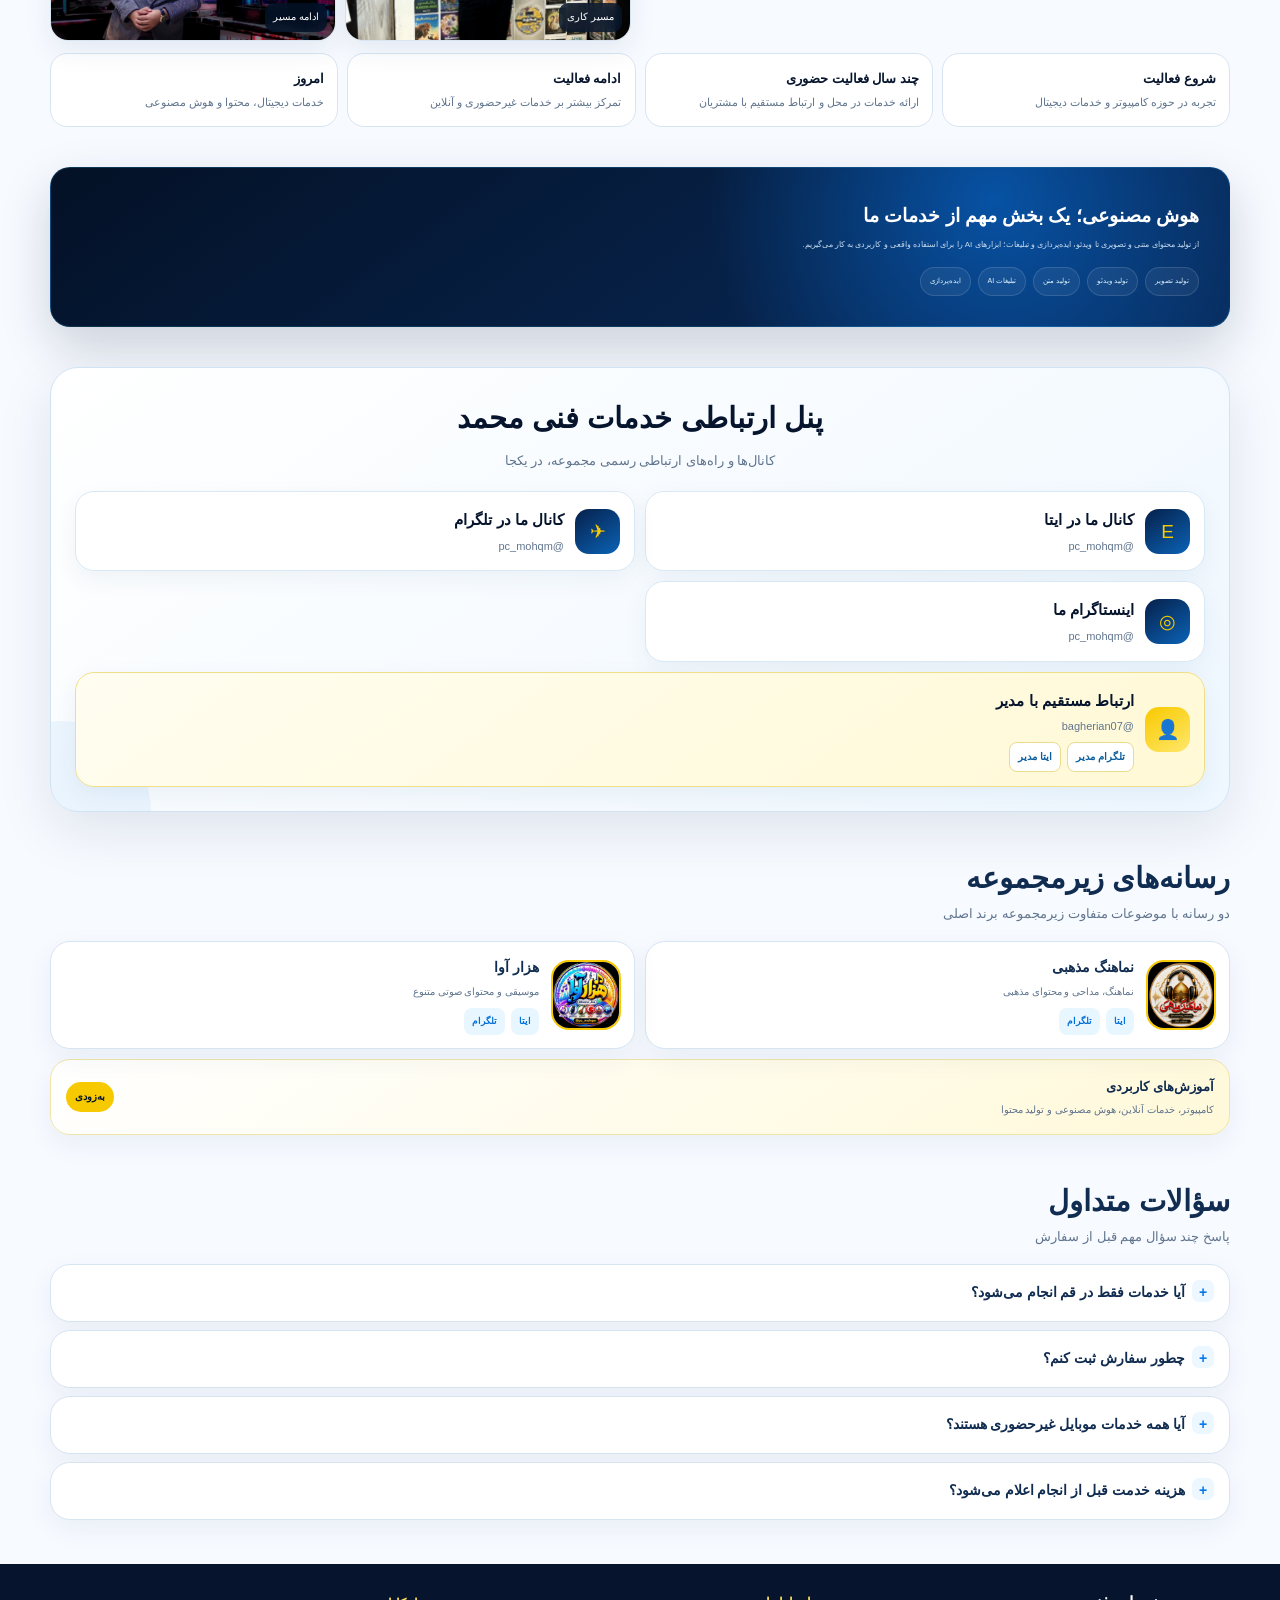
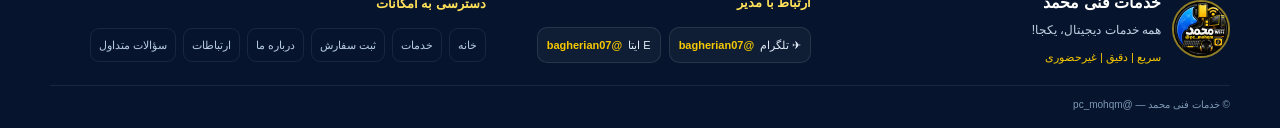
==== commit cd0b8218: "Add files via upload" ====
--- a/index.html
+++ b/index.html
@@ -3,351 +3,126 @@
 <head>
 <meta charset="utf-8">
 <meta name="viewport" content="width=device-width,initial-scale=1,viewport-fit=cover">
-<meta name="theme-color" content="#05060a">
-<title>خدمات فنی محمد | خدمات کامپیوتر، کافی‌نت و هوش مصنوعی</title>
-<meta name="description" content="خدمات فنی محمد؛ خدمات کامپیوتر، کافی‌نت و خدمات آنلاین، مشاوره موبایل، تولید محتوا و تبلیغات با هوش مصنوعی؛ سریع، دقیق و غیرحضوری برای سراسر ایران.">
-<meta name="keywords" content="خدمات فنی محمد, خدمات کامپیوتر, کافی نت, خدمات آنلاین, نصب ویندوز, مشاوره موبایل, تولید محتوا, تبلیغات با هوش مصنوعی, خدمات غیرحضوری">
-<meta name="robots" content="index,follow,max-image-preview:large">
+<meta name="theme-color" content="#06152d">
+<meta name="description" content="خدمات فنی محمد؛ خدمات کامپیوتر، کافی‌نت و خدمات آنلاین، مشاوره نرم‌افزاری موبایل، تولید محتوا و تبلیغات با هوش مصنوعی، سریع، دقیق و غیرحضوری برای سراسر ایران.">
+<meta name="robots" content="index,follow,max-image-preview:large,max-snippet:-1,max-video-preview:-1">
 <meta name="author" content="خدمات فنی محمد">
 <meta property="og:type" content="website"><meta property="og:locale" content="fa_IR"><meta property="og:site_name" content="خدمات فنی محمد">
 <meta property="og:title" content="خدمات فنی محمد | همه خدمات دیجیتال، یکجا">
-<meta property="og:description" content="کامپیوتر، کافی‌نت، مشاوره موبایل، تولید محتوا و هوش مصنوعی؛ سریع، دقیق و غیرحضوری.">
-<meta property="og:url" content="https://pcmohqm-coder.github.io/pcmohqm/">
-<meta property="og:image" content="https://pcmohqm-coder.github.io/pcmohqm/assets/logo-main.png">
+<meta property="og:description" content="کامپیوتر، کافی‌نت، خدمات آنلاین، مشاوره موبایل، تولید محتوا و خدمات هوش مصنوعی؛ سریع، دقیق و غیرحضوری.">
+<meta property="og:image" content="https://pcmohqm.ir/assets/logo-main.png">
+<meta name="twitter:card" content="summary"><meta name="twitter:title" content="خدمات فنی محمد | همه خدمات دیجیتال، یکجا"><meta name="twitter:description" content="خدمات دیجیتال، کامپیوتر، کافی‌نت، مشاوره موبایل و تولید محتوا با AI."><meta name="twitter:image" content="https://pcmohqm.ir/assets/logo-main.png">
+<link rel="icon" href="assets/logo-main.png"><link rel="stylesheet" href="assets/extra.css"><link rel="preload" as="image" href="assets/logo-main.png">
+<title>خدمات فنی محمد | خدمات کامپیوتر، کافی‌نت و هوش مصنوعی</title>
+<style>
+:root{--navy:#06152d;--navy2:#0b2852;--blue:#0879ed;--cyan:#32c8ff;--gold:#f7c900;--gold2:#ffe96a;--white:#fff;--ink:#102c50;--muted:#60758e;--bg:#f7faff;--line:#d7e5f3;--card:#fff;--shadow:0 18px 55px rgba(4,32,68,.10);--radius:24px}
+*{box-sizing:border-box}html{scroll-behavior:smooth}body{margin:0;background:var(--bg);color:var(--ink);font-family:Tahoma,"Vazirmatn",Arial,sans-serif;line-height:1.85;overflow-x:hidden;padding-bottom:72px}a{text-decoration:none;color:inherit}.wrap{width:min(1180px,calc(100% - 28px));margin:auto}.skip{position:absolute;top:-80px;right:12px;background:var(--gold);color:var(--navy);padding:8px 14px;border-radius:12px;z-index:100}.skip:focus{top:12px}
+header{position:sticky;top:0;z-index:60;background:rgba(255,255,255,.94);backdrop-filter:blur(18px);border-bottom:1px solid #dce8f5;box-shadow:0 6px 25px rgba(4,32,68,.06)}.nav{min-height:72px;display:flex;align-items:center;justify-content:space-between;gap:10px}.brand{display:flex;align-items:center;gap:9px;min-width:0}.brand img{width:48px;height:48px;border-radius:50%;object-fit:cover;box-shadow:0 0 0 2px rgba(255,210,31,.45),0 0 25px rgba(50,200,255,.22)}.brand strong{display:block;color:var(--navy);font-size:16px}.brand small{display:block;color:#60758e;font-size:10px}.navlinks{display:none}.navOrder{background:linear-gradient(135deg,var(--gold2),var(--gold));color:var(--navy);padding:10px 14px;border-radius:14px;font-size:11px;font-weight:950;box-shadow:0 8px 22px rgba(255,210,31,.15)}
+.hero{position:relative;overflow:hidden;color:var(--ink);background:radial-gradient(circle at 82% 12%,rgba(8,121,237,.12),transparent 31%),radial-gradient(circle at 15% 80%,rgba(255,210,31,.12),transparent 26%),linear-gradient(145deg,#ffffff 0%,#eef7ff 55%,#f8fbff 100%);border-bottom:1px solid #dceaf7}.hero:before{content:"";position:absolute;width:420px;height:420px;border:1px solid rgba(50,200,255,.15);border-radius:50%;left:-190px;top:30px;box-shadow:0 0 0 25px rgba(8,121,237,.05),0 0 0 55px rgba(255,210,31,.04)}.hero:after{content:"";position:absolute;inset:auto 0 0;height:100px;background:linear-gradient(transparent,rgba(225,240,252,.5))}.heroGrid{position:relative;z-index:2;padding:32px 0 34px;display:flex;flex-direction:column;gap:26px}.heroCopy{text-align:center}.eyebrow{display:inline-flex;align-items:center;gap:7px;padding:7px 12px;border:1px solid #b9ddf7;background:#eef9ff;border-radius:999px;color:#086dc6;font-size:11px;font-weight:900;box-shadow:inset 0 0 20px rgba(50,200,255,.05)}.dot{width:6px;height:6px;border-radius:50%;background:var(--gold);box-shadow:0 0 12px var(--gold)}h1{font-size:35px;line-height:1.4;margin:13px 0 3px;letter-spacing:-1px}.heroCopy h1 span{color:#d29f00}.heroCopy h2{font-size:22px;margin:0 0 11px;color:var(--navy)}.heroCopy p{font-size:14px;color:#526b85;max-width:500px;margin:0 auto 18px}.actions{display:flex;justify-content:center;gap:8px;flex-wrap:wrap}.btn{min-height:47px;display:inline-flex;align-items:center;justify-content:center;padding:10px 18px;border-radius:15px;font-size:13px;font-weight:950}.btnGold{background:linear-gradient(135deg,#fff07a,#ffd21f);color:#06152d;box-shadow:0 12px 30px rgba(255,210,31,.2)}.btnGlass{border:1px solid #9ed7f7;background:#fff;color:#0873c9;box-shadow:0 8px 22px rgba(8,121,237,.08)}.btnDark{background:#071a35;color:#fff;border:1px solid rgba(255,255,255,.1)}
+.heroVisual{position:relative;width:min(100%,430px);height:290px;margin:auto;display:grid;place-items:center}.logoHalo{position:absolute;width:230px;height:230px;border-radius:50%;background:radial-gradient(circle,rgba(8,121,237,.25),transparent 66%);border:1px solid rgba(50,200,255,.22);box-shadow:0 0 60px rgba(8,121,237,.2)}.logoHalo:before,.logoHalo:after{content:"";position:absolute;border-radius:50%;border:1px solid rgba(255,210,31,.24)}.logoHalo:before{inset:-19px}.logoHalo:after{inset:19px}.mainLogo{position:relative;z-index:3;width:205px;height:205px;object-fit:cover;border-radius:50%;filter:drop-shadow(0 20px 30px rgba(0,0,0,.5));animation:float 5s ease-in-out infinite}.orbit{position:absolute;border:1px dashed rgba(50,200,255,.35);border-radius:50%;width:275px;height:100px;transform:rotate(-18deg);z-index:2}.chip{position:absolute;z-index:4;display:flex;align-items:center;gap:5px;padding:7px 10px;border-radius:12px;background:rgba(4,18,40,.9);border:1px solid rgba(255,210,31,.4);box-shadow:0 10px 25px rgba(0,0,0,.28);font-size:8px;font-weight:900}.chip b{color:var(--gold)}.c1{top:20px;right:2px}.c2{top:95px;left:2px}.c3{bottom:22px;right:16px}.c4{bottom:2px;left:27px}.signal{position:absolute;width:9px;height:9px;border-radius:50%;background:var(--gold);box-shadow:0 0 16px var(--gold)}.s1{top:37px;left:80px}.s2{top:65px;right:75px}.s3{bottom:48px;left:90px}@keyframes float{50%{transform:translateY(-7px)}}
+.trust{position:relative;z-index:8;margin-top:-10px;background:rgba(255,255,255,.97);border:1px solid var(--line);border-radius:22px;padding:10px;display:grid;grid-template-columns:1fr 1fr;gap:8px;box-shadow:var(--shadow)}.trustItem{display:flex;align-items:center;gap:8px;padding:10px;border-radius:15px;background:linear-gradient(145deg,#fff,#f2f8ff);border:1px solid #e7eff7}.trustIcon{width:35px;height:35px;display:grid;place-items:center;flex:none;border-radius:11px;background:linear-gradient(145deg,#e7f6ff,#fff);border:1px solid #c9e9ff;color:var(--blue);font-weight:950}.trustItem b{display:block;font-size:12px}.trustItem span{display:block;color:var(--muted);font-size:10px}
+main{padding-bottom:10px}.section{padding-top:40px}.sectionHead{display:flex;align-items:end;justify-content:space-between;gap:10px;margin-bottom:15px}.sectionHead h2{font-size:27px;line-height:1.4;margin:0}.sectionHead p{font-size:12px;color:var(--muted);margin:3px 0 0}.sectionTag{font-size:11px;color:var(--blue);font-weight:950;background:#e8f5ff;padding:6px 9px;border-radius:999px;white-space:nowrap}
+.services{display:grid;grid-template-columns:1fr 1fr;gap:10px}.service{position:relative;overflow:hidden;background:linear-gradient(145deg,#fff,#f8fbff);border:1px solid var(--line);border-radius:21px;padding:16px;box-shadow:0 10px 30px rgba(14,54,98,.07);transition:.25s}.service:hover{transform:translateY(-3px);box-shadow:0 17px 38px rgba(14,54,98,.12);border-color:#b7dcfb}.service:before{content:"";position:absolute;width:100px;height:100px;border-radius:50%;left:-48px;bottom:-48px;background:rgba(8,121,237,.06)}.service.feature{grid-column:1/-1;background:linear-gradient(145deg,#fff,#eaf6ff);border-color:#b9e0fc;box-shadow:0 14px 38px rgba(8,121,237,.1)}.serviceIcon{width:47px;height:47px;display:grid;place-items:center;border-radius:15px;background:linear-gradient(145deg,#071a35,#0b4281);color:var(--gold);font-size:21px;box-shadow:inset 0 0 0 1px rgba(255,255,255,.1),0 10px 20px rgba(4,25,55,.18)}.service h3{font-size:17px;margin:10px 0 4px}.service p{font-size:12px;color:var(--muted);line-height:1.95;margin:0 0 9px}.service a{font-size:11px;color:var(--blue);font-weight:950}
+.process{margin-top:12px;display:grid;grid-template-columns:1fr 1fr;gap:9px}.step{background:#fff;border:1px solid var(--line);border-radius:18px;padding:13px;position:relative}.stepNo{width:28px;height:28px;display:grid;place-items:center;border-radius:9px;background:var(--navy);color:var(--gold);font-size:10px;font-weight:950}.step h3{font-size:13px;margin:8px 0 3px}.step p{font-size:11px;color:var(--muted);margin:0}.step:not(:last-child):after{content:"↓";position:absolute;left:-9px;top:32px;color:var(--gold);font-weight:950;display:none}
+.request{margin-top:40px;border-radius:28px;overflow:hidden;background:linear-gradient(145deg,#06172f,#092e61);color:#fff;box-shadow:0 22px 55px rgba(4,24,52,.2);border:1px solid rgba(50,200,255,.16);display:grid}.requestIntro{padding:23px 18px 16px;background:radial-gradient(circle at 15% 20%,rgba(255,210,31,.13),transparent 30%)}.requestIntro h2{font-size:24px;margin:0}.requestIntro p{font-size:12px;color:#c4d8ee;margin:4px 0 13px}.managerLinks{display:grid;grid-template-columns:1fr 1fr;gap:8px}.managerLink{display:flex;align-items:center;gap:7px;padding:10px;border-radius:15px;background:rgba(255,255,255,.06);border:1px solid rgba(255,255,255,.11)}.micon{width:31px;height:31px;display:grid;place-items:center;border-radius:10px;background:var(--gold);color:var(--navy);font-weight:950}.managerLink b{display:block;font-size:11px}.managerLink small{display:block;font-size:9px;color:#9fb8d5}.requestForm{padding:18px;background:#fff;color:var(--ink)}.field{margin-bottom:11px}.field label{display:block;font-size:11px;font-weight:900;margin-bottom:5px}.field input,.field select,.field textarea{width:100%;border:1px solid #d6e3ef;border-radius:13px;padding:10px 11px;font:inherit;font-size:12px;outline:none;background:#f9fbfe;color:var(--ink)}.field input:focus,.field select:focus,.field textarea:focus{border-color:var(--cyan);box-shadow:0 0 0 3px rgba(50,200,255,.1)}.field textarea{min-height:90px;resize:vertical}.two{display:grid;grid-template-columns:1fr 1fr;gap:8px}.submit{width:100%;border:0;border-radius:14px;min-height:48px;background:linear-gradient(135deg,#fff078,#ffd21f);color:var(--navy);font:inherit;font-size:12px;font-weight:950;cursor:pointer;box-shadow:0 10px 25px rgba(255,210,31,.2)}
+.aboutGrid{display:grid;gap:10px}.aboutText,.why,.aiBox,.mediaCard,.training,.faqItem{background:#fff;border:1px solid var(--line);border-radius:20px;box-shadow:0 9px 28px rgba(14,54,98,.06)}.aboutText{padding:17px}.aboutText p{font-size:9px;color:#526b86;margin:0}.whyGrid{display:grid;grid-template-columns:1fr 1fr;gap:8px}.why{padding:13px}.why b{display:block;font-size:9px}.why span{display:block;font-size:7px;color:var(--muted);margin-top:2px}
+.aiBox{margin-top:40px;padding:22px;color:#fff;background:radial-gradient(circle at 80% 20%,rgba(8,121,237,.55),transparent 30%),linear-gradient(145deg,#041126,#082b5c);border-color:rgba(50,200,255,.18);box-shadow:0 20px 50px rgba(4,25,54,.18)}.aiBox h2{font-size:19px;margin:0 0 5px}.aiBox p{font-size:8px;color:#c7daee;margin:0}.aiPills{display:flex;flex-wrap:wrap;gap:7px;margin-top:14px}.aiPill{font-size:7px;padding:7px 9px;border:1px solid rgba(255,255,255,.13);background:rgba(255,255,255,.06);border-radius:999px;color:#dff5ff}
+.orderActions{display:grid;grid-template-columns:1fr 1fr;gap:9px}.submitEitaa{background:linear-gradient(135deg,#f5fbff,#dff2ff);color:#086dc6;border:1px solid #9ed7f7;box-shadow:none}.contactPanel{margin-top:40px;padding:24px;border-radius:28px;background:linear-gradient(145deg,#ffffff,#eef7ff);border:1px solid #cfe3f3;box-shadow:var(--shadow);position:relative;overflow:hidden}.contactPanel:before{content:"";position:absolute;width:180px;height:180px;border-radius:50%;left:-80px;bottom:-90px;background:rgba(8,121,237,.06)}.contactHead{text-align:center;position:relative;z-index:1}.contactHead h2{font-size:25px;margin:0 0 4px;color:var(--navy)}.contactHead p{font-size:12px;color:var(--muted);margin:0}.contactGrid{display:grid;grid-template-columns:1fr 1fr;gap:10px;margin-top:18px;position:relative;z-index:1}.contactCard{display:flex;align-items:center;gap:11px;padding:14px;border-radius:19px;background:#fff;border:1px solid #d9e8f5;box-shadow:0 8px 25px rgba(8,60,110,.06);transition:.2s}.contactCard:hover{transform:translateY(-2px);box-shadow:0 14px 30px rgba(8,60,110,.1)}.contactIcon{width:45px;height:45px;display:grid;place-items:center;border-radius:14px;background:linear-gradient(145deg,#06204a,#0b63b7);color:var(--gold);font-size:19px;flex:none}.contactCard b{display:block;font-size:13px;color:var(--navy)}.contactCard small{display:block;font-size:10px;color:var(--muted);margin-top:2px}.managerContact{grid-column:1/-1;background:linear-gradient(145deg,#fffdf0,#fff9d6);border-color:#f0df8a}.managerContact .contactIcon{background:linear-gradient(145deg,#f8c900,#ffe76a);color:var(--navy)}.managerWays{display:flex;gap:6px;flex-wrap:wrap;margin-top:5px}.managerWays a{font-size:10px;font-weight:900;padding:5px 8px;border-radius:8px;background:#fff;border:1px solid #eadb8e;color:#0b5f9f}.mediaGrid{display:grid;gap:10px}.mediaCard{padding:13px;display:flex;gap:12px;align-items:center}.mediaCard img{width:70px;height:70px;object-fit:cover;border-radius:18px;border:2px solid var(--gold);flex:none}.mediaCard h3{font-size:14px;margin:0}.mediaCard p{font-size:10px;color:var(--muted);margin:2px 0 7px}.mediaButtons{display:flex;gap:6px}.mediaButtons a{font-size:9px;font-weight:900;padding:5px 8px;border-radius:8px;background:#e8f7ff;color:#0670d9}.mediaButtons .tg{color:#0879ed}.training{margin-top:10px;padding:15px;display:flex;align-items:center;justify-content:space-between;gap:10px;background:linear-gradient(145deg,#fff,#fff9d9);border-color:#f0e5a7}.training h3{font-size:13px;margin:0}.training p{font-size:10px;color:var(--muted);margin:2px 0 0}.badge{font-size:10px;font-weight:950;background:var(--gold);color:var(--navy);padding:6px 9px;border-radius:999px;white-space:nowrap}
+.faq{display:grid;gap:8px}.faqItem{padding:0;overflow:hidden}.faqItem summary{cursor:pointer;padding:13px;font-size:9px;font-weight:900;list-style:none}.faqItem summary::-webkit-details-marker{display:none}.faqItem summary:before{content:"+";display:inline-grid;place-items:center;width:22px;height:22px;border-radius:7px;background:#edf7ff;color:var(--blue);margin-left:7px}.faqItem[open] summary:before{content:"−"}.faqItem p{font-size:12px;color:var(--muted);padding:0 13px 13px;margin:0}
+.final{margin-top:40px;text-align:center;padding:28px 16px;border-radius:27px;color:#fff;background:linear-gradient(145deg,#06172f,#0b3975);box-shadow:0 20px 50px rgba(4,24,52,.18)}.final h2{font-size:20px;margin:0}.final p{font-size:8px;color:#c6d9ed;margin:4px 0 14px}.foot{margin-top:38px;background:#030d1e;color:#fff;padding:32px 0 20px}.footGrid{display:grid;gap:20px}.foot h3{font-size:13px;margin:7px 0 2px}.foot h4{font-size:9px;color:var(--gold);margin:0 0 7px}.foot p,.foot a{font-size:7px;color:#9bb1cb;display:block;margin:4px 0}.footLogo{width:58px;height:58px;border-radius:50%;object-fit:cover;border:2px solid rgba(255,210,31,.55)}.social{display:flex;gap:6px;flex-wrap:wrap;margin-top:7px}.social a{padding:5px 7px;border:1px solid rgba(255,255,255,.09);border-radius:8px}.copy{border-top:1px solid rgba(255,255,255,.08);margin-top:20px;padding-top:12px;color:#6f88a6;font-size:7px}
+.bottomBar{position:fixed;z-index:80;bottom:0;right:0;left:0;padding:8px max(10px,env(safe-area-inset-right)) max(8px,env(safe-area-inset-bottom)) max(10px,env(safe-area-inset-left));display:grid;grid-template-columns:1fr 1fr;gap:8px;background:rgba(3,13,30,.94);backdrop-filter:blur(15px);border-top:1px solid rgba(255,255,255,.1)}.bottomBar a{min-height:45px;display:flex;align-items:center;justify-content:center;border-radius:13px;font-size:11px;font-weight:950}.bottomBar .eitaa{background:#fff;color:#0574d6}.bottomBar .telegram{background:linear-gradient(135deg,#28b7ff,#0879ed);color:#fff}
+@media(min-width:700px){body{padding-bottom:0}.wrap{width:min(1180px,calc(100% - 48px))}.nav{min-height:82px}.brand img{width:56px;height:56px}.brand strong{font-size:17px}.brand small{font-size:12px}.navOrder{font-size:10px;padding:10px 15px}.navlinks{display:flex;align-items:center;gap:18px;color:#36536f;font-size:12px;font-weight:800}.navlinks a:hover{color:var(--gold)}.heroGrid{padding:58px 0 48px;display:grid;grid-template-columns:1.05fr .95fr;align-items:center;gap:20px}.heroCopy{text-align:right}.heroCopy .actions{justify-content:flex-start}.heroCopy h1{font-size:48px}.heroCopy h2{font-size:23px}.heroCopy p{font-size:12px;margin-right:0}.heroVisual{height:390px}.mainLogo{width:290px;height:290px}.logoHalo{width:320px;height:320px}.orbit{width:390px;height:145px}.chip{font-size:9px;padding:9px 12px}.trust{grid-template-columns:repeat(4,1fr);padding:12px}.services{grid-template-columns:repeat(3,1fr);gap:14px}.service.feature{grid-column:span 2}.service{padding:19px}.service h3{font-size:14px}.service p{font-size:9px}.process{grid-template-columns:repeat(4,1fr);gap:12px}.step:not(:last-child):after{display:block}.request{grid-template-columns:.82fr 1.18fr}.requestIntro{padding:30px}.requestForm{padding:27px}.aboutGrid{grid-template-columns:1fr 1fr}.mediaGrid{grid-template-columns:1fr 1fr}.footGrid{grid-template-columns:1.5fr 1fr 1fr 1.2fr}.bottomBar{display:none}.sectionHead h2{font-size:25px}.sectionHead p{font-size:9px}}
+@media(min-width:1000px){.heroGrid{grid-template-columns:1fr 1fr}.heroCopy h1{font-size:56px}.heroCopy h2{font-size:26px}.heroVisual{height:430px}.mainLogo{width:330px;height:330px}.logoHalo{width:370px;height:370px}.services{grid-template-columns:repeat(4,1fr)}.service.feature{grid-column:span 2}.service:nth-child(2){grid-column:span 1}.aiBox{padding:30px}.footGrid{gap:35px}}
+@media(prefers-reduced-motion:reduce){html{scroll-behavior:auto}.mainLogo{animation:none}.service{transition:none}}
+
+/* V4 refinements — mobile first */
+body{padding-bottom:0;font-size:16px} .skip{font-size:13px}
+.heroGrid{padding-top:30px}.heroCopy h1{font-size:39px}.heroCopy h2{font-size:24px}.heroCopy p{font-size:16px;line-height:2.05}.eyebrow{font-size:13px}.btn{font-size:14px;min-height:52px;padding:11px 20px}
+.section{padding-top:46px}.sectionHead h2{font-size:30px}.sectionHead p{font-size:13px}
+.service h3{font-size:18px}.service p{font-size:14px;line-height:2}.service a{font-size:13px}.trustItem b{font-size:13px}.trustItem span{font-size:11px}
+.process .step h3{font-size:15px}.process .step p{font-size:12px}
+.requestIntro h2{font-size:27px}.requestIntro p{font-size:14px}.managerLink b{font-size:13px}.managerLink small{font-size:11px}.field label{font-size:13px}.field input,.field select,.field textarea{font-size:14px}
+.contactHead h2{font-size:29px}.contactHead p{font-size:13px}.contactCard b{font-size:15px}.contactCard small{font-size:11px}
+.faqItem summary{font-size:14px;padding:15px}.faqItem p{font-size:13px;line-height:2}
+.aboutStory{display:grid;gap:18px}.aboutText{background:linear-gradient(145deg,#fff,#f4faff);border:1px solid var(--line);border-radius:24px;padding:20px;box-shadow:var(--shadow)}.storyBadge{display:inline-block;background:#eaf7ff;color:#086dc6;border:1px solid #b9ddf7;border-radius:999px;padding:7px 11px;font-size:11px;font-weight:900}.aboutText h3{font-size:22px;margin:13px 0 8px;color:var(--navy)}.aboutText p{font-size:14px;color:#506a84;line-height:2.1;margin:0 0 10px}.aboutText strong{color:var(--navy)}.aboutText blockquote{margin:15px 0 0;padding:11px 14px;border-right:4px solid var(--gold);background:#fffdf0;border-radius:12px;color:#425a73;font-size:13px;font-weight:900}.aboutGallery{display:grid;gap:9px}.aboutGallery figure{margin:0;position:relative;overflow:hidden;border-radius:18px;background:#fff;border:1px solid var(--line);box-shadow:0 10px 28px rgba(14,54,98,.08)}.aboutGallery img{display:block;width:100%;height:100%;object-fit:cover}.galleryMain{height:235px}.galleryGrid{display:grid;grid-template-columns:1fr 1fr;gap:9px}.galleryGrid figure{height:125px}.aboutGallery figcaption{position:absolute;right:8px;bottom:8px;background:rgba(3,20,43,.78);color:#fff;padding:5px 8px;border-radius:9px;font-size:10px;backdrop-filter:blur(6px)}.storyTimeline{display:grid;grid-template-columns:1fr 1fr;gap:9px;margin-top:12px}.storyTimeline>div{padding:13px;background:#fff;border:1px solid var(--line);border-radius:17px}.storyTimeline b{display:block;color:var(--navy);font-size:13px}.storyTimeline span{display:block;color:var(--muted);font-size:11px;line-height:1.8;margin-top:2px}
+.compactFoot{margin-top:34px;background:#06152d;color:#fff;padding:22px 0 13px}.compactFootGrid{display:grid;gap:14px}.compactFoot .footBlock{min-width:0}.footBrand{display:flex;align-items:center;gap:11px}.compactFoot .footLogo{width:58px;height:58px}.compactFoot h3{font-size:16px;margin:0 0 2px}.compactFoot p{font-size:12px;color:#c2d2e4;margin:0}.compactFoot span{font-size:11px;color:#f7c900}.compactFoot h4{font-size:13px;color:#ffe15a;margin:0 0 8px}.managerMini{display:flex;gap:8px;flex-wrap:wrap}.managerMini a{display:inline-flex;align-items:center;gap:6px;font-size:11px;color:#e6f0fb;border:1px solid rgba(255,255,255,.1);padding:7px 9px;border-radius:10px;background:rgba(255,255,255,.04)}.managerMini b{color:#f7c900}.quickLinks{display:flex;gap:7px;flex-wrap:wrap}.quickLinks a{font-size:11px;color:#b8cce2;border:1px solid rgba(255,255,255,.08);padding:6px 8px;border-radius:9px}.compactCopy{border-top:1px solid rgba(255,255,255,.08);margin-top:14px;padding-top:10px;color:#7e98b5;font-size:10px}
+@media(min-width:700px){body{font-size:16px}.heroCopy h1{font-size:50px}.heroCopy h2{font-size:27px}.heroCopy p{font-size:14px}.sectionHead h2{font-size:29px}.aboutStory{grid-template-columns:1fr 1fr;align-items:start}.galleryMain{height:330px}.galleryGrid figure{height:150px}.storyTimeline{grid-template-columns:repeat(4,1fr)}.compactFootGrid{grid-template-columns:1.3fr 1fr 1.4fr;align-items:center}.compactFoot{padding:24px 0 14px}}
+@media(min-width:1000px){.heroCopy h1{font-size:56px}.aboutText{padding:28px}.galleryMain{height:370px}.galleryGrid figure{height:175px}}
+</style>
+<meta name="keywords" content="خدمات فنی محمد, خدمات کامپیوتر, کافی نت, خدمات آنلاین, نصب ویندوز, نصب نرم افزار, مشاوره موبایل, تولید محتوا, تبلیغات با هوش مصنوعی, خدمات دیجیتال, قم, خدمات غیرحضوری">
+<meta name="application-name" content="خدمات فنی محمد">
+<meta name="apple-mobile-web-app-title" content="خدمات فنی محمد">
+<meta name="format-detection" content="telephone=no">
+<link rel="canonical" href="https://pcmohqm.ir/">
+<meta property="og:url" content="https://pcmohqm.ir/">
 <meta property="og:image:alt" content="لوگوی خدمات فنی محمد">
-<meta name="twitter:card" content="summary"><meta name="twitter:title" content="خدمات فنی محمد | همه خدمات دیجیتال، یکجا"><meta name="twitter:description" content="کامپیوتر، کافی‌نت، مشاوره موبایل، تولید محتوا و هوش مصنوعی."><meta name="twitter:image" content="https://pcmohqm-coder.github.io/pcmohqm/assets/logo-main.png">
-<link rel="canonical" href="https://pcmohqm-coder.github.io/pcmohqm/">
-<link rel="icon" href="assets/logo-main.png"><link rel="apple-touch-icon" href="assets/logo-main.png">
+<meta name="twitter:image:alt" content="لوگوی خدمات فنی محمد">
 <link rel="manifest" href="manifest.webmanifest">
-<link rel="preload" as="image" href="assets/logo-main.png">
-<script type="application/ld+json">{"@context":"https://schema.org","@graph":[{"@type":"Organization","@id":"#organization","name":"خدمات فنی محمد","alternateName":"pc_mohqm","url":"https://pcmohqm-coder.github.io/pcmohqm/","logo":"https://pcmohqm-coder.github.io/pcmohqm/assets/logo-main.png","sameAs":["https://eitaa.com/pc_mohqm","https://t.me/pc_mohqm","https://www.instagram.com/pc_mohqm/"]},{"@type":"WebSite","name":"خدمات فنی محمد","inLanguage":"fa-IR","url":"https://pcmohqm-coder.github.io/pcmohqm/","publisher":{"@id":"#organization"}}]}</script>
-<style>
-:root{--bg:#05060a;--bg2:#0a0d16;--card:rgba(255,255,255,.04);--card2:rgba(255,255,255,.07);--line:rgba(255,255,255,.09);--text:#eef2fa;--muted:#8f9bb3;--gold:#ffc400;--gold2:#ffe27a;--blue:#1e7bff;--cyan:#3ad0ff;--r:26px}
-*{box-sizing:border-box}html{scroll-behavior:smooth;scroll-padding-top:84px}
-body{margin:0;background:var(--bg);color:var(--text);font-family:"Vazirmatn","Segoe UI",Tahoma,Arial,sans-serif;line-height:1.9;font-size:16px;overflow-x:hidden;padding-bottom:76px;-webkit-font-smoothing:antialiased}
-a{color:inherit;text-decoration:none}img{max-width:100%}
-.wrap{width:min(1200px,calc(100% - 32px));margin:auto}
-.skip{position:absolute;top:-80px;right:12px;background:var(--gold);color:#000;padding:8px 14px;border-radius:12px;z-index:200}.skip:focus{top:12px}
-/* background */
-.bgfx{position:fixed;inset:0;z-index:-1;pointer-events:none;background:
-radial-gradient(900px 500px at 85% -5%,rgba(30,123,255,.22),transparent 60%),
-radial-gradient(700px 500px at 5% 35%,rgba(255,196,0,.10),transparent 60%),
-radial-gradient(800px 600px at 60% 105%,rgba(58,208,255,.10),transparent 60%),var(--bg)}
-.bgfx:after{content:"";position:absolute;inset:0;background-image:linear-gradient(rgba(255,255,255,.035) 1px,transparent 1px),linear-gradient(90deg,rgba(255,255,255,.035) 1px,transparent 1px);background-size:56px 56px;-webkit-mask-image:radial-gradient(ellipse at 50% 20%,#000 20%,transparent 75%);mask-image:radial-gradient(ellipse at 50% 20%,#000 20%,transparent 75%)}
-/* header */
-header{position:sticky;top:0;z-index:100;background:rgba(5,6,10,.72);backdrop-filter:blur(18px);-webkit-backdrop-filter:blur(18px);border-bottom:1px solid var(--line)}
-.nav{height:70px;display:flex;align-items:center;justify-content:space-between;gap:12px}
-.brand{display:flex;align-items:center;gap:10px}.brand img{width:44px;height:44px;border-radius:50%;box-shadow:0 0 0 2px rgba(255,196,0,.5),0 0 22px rgba(255,196,0,.25)}
-.brand b{display:block;font-size:16px;line-height:1.3}.brand small{display:block;font-size:11px;color:var(--muted);line-height:1.3}
-.links{display:none;gap:4px}.links a{padding:8px 13px;border-radius:12px;font-size:14px;color:#c4cde0;transition:.2s}.links a:hover{background:var(--card2);color:var(--gold)}
-.navbtns{display:flex;gap:8px;align-items:center}
-.btn{display:inline-flex;align-items:center;justify-content:center;gap:8px;min-height:48px;padding:10px 22px;border-radius:15px;font:inherit;font-size:15px;font-weight:800;border:0;cursor:pointer;transition:transform .2s,box-shadow .2s}
-.btn:hover{transform:translateY(-2px)}
-.gold{background:linear-gradient(135deg,var(--gold2),var(--gold));color:#141000;box-shadow:0 10px 30px rgba(255,196,0,.28)}.gold:hover{box-shadow:0 14px 38px rgba(255,196,0,.42)}
-.ghost{background:var(--card);color:var(--text);border:1px solid var(--line)}.ghost:hover{background:var(--card2);border-color:rgba(255,196,0,.4)}
-.sm{min-height:40px;padding:6px 14px;font-size:13px;border-radius:12px}
-/* hero */
-.hero{padding:44px 0 30px;overflow-x:clip}html{overflow-x:clip}
-.heroGrid{display:grid;gap:34px;align-items:center}
-.pill{display:inline-flex;align-items:center;gap:8px;padding:6px 14px;border:1px solid rgba(255,196,0,.35);background:rgba(255,196,0,.08);border-radius:999px;color:var(--gold2);font-size:13px;font-weight:700}
-.pill i{width:8px;height:8px;border-radius:50%;background:var(--gold);box-shadow:0 0 12px var(--gold);animation:pulse 1.8s infinite}
-@keyframes pulse{50%{opacity:.3}}
-h1{font-size:clamp(38px,9vw,74px);line-height:1.25;margin:16px 0 8px;font-weight:900;letter-spacing:-1px}
-.grad{background:linear-gradient(100deg,var(--gold2),var(--gold) 45%,#ff9d00);-webkit-background-clip:text;background-clip:text;color:transparent}
-.rot{display:block;font-size:clamp(22px,5vw,34px);font-weight:800;color:var(--cyan);min-height:1.7em}
-.rot span{display:inline-block;transition:opacity .35s,transform .35s}.rot span.out{opacity:0;transform:translateY(10px)}
-.lead{color:#b3bed4;font-size:17px;max-width:540px;margin:6px 0 24px}
-.acts{display:flex;gap:10px;flex-wrap:wrap}
-.visual{position:relative;display:grid;place-items:center;min-height:340px}
-.visual .logo{position:relative;z-index:3;width:min(300px,68vw);border-radius:50%;animation:float 6s ease-in-out infinite;box-shadow:0 0 80px rgba(255,196,0,.22),0 0 140px rgba(30,123,255,.28)}
-.ring{position:absolute;border-radius:50%;border:1px solid rgba(58,208,255,.28);animation:spin 26s linear infinite}
-.r1{width:min(380px,86vw);aspect-ratio:1;border-style:dashed}.r2{width:min(460px,calc(100vw - 40px));aspect-ratio:1;border-color:rgba(255,196,0,.22);animation-duration:40s;animation-direction:reverse}
-.ring:before{content:"";position:absolute;top:-5px;left:50%;width:10px;height:10px;border-radius:50%;background:var(--gold);box-shadow:0 0 18px var(--gold)}
-@keyframes spin{to{transform:rotate(360deg)}}@keyframes float{50%{transform:translateY(-12px)}}
-.chip{position:absolute;z-index:4;padding:7px 13px;border-radius:14px;background:rgba(10,13,22,.85);border:1px solid var(--line);backdrop-filter:blur(8px);font-size:13px;font-weight:800;display:flex;gap:6px;align-items:center;animation:float 5s ease-in-out infinite}
-.chip.a{top:8%;right:4%}.chip.b{top:40%;left:0;animation-delay:-1.5s}.chip.c{bottom:10%;right:8%;animation-delay:-3s}.chip.d{bottom:2%;left:12%;animation-delay:-4s}
-/* stats */
-.stats{margin-top:26px;display:grid;grid-template-columns:1fr 1fr;gap:10px}
-.stat{padding:16px;border-radius:20px;background:var(--card);border:1px solid var(--line);backdrop-filter:blur(10px)}
-.stat b{display:block;font-size:20px;color:var(--gold)}.stat span{font-size:13px;color:var(--muted)}
-/* marquee */
-.marq{margin:34px 0 0;overflow:hidden;border-block:1px solid var(--line);background:rgba(255,255,255,.02);padding:12px 0;direction:ltr}
-.marq div{display:flex;gap:44px;width:max-content;animation:mq 28s linear infinite;font-weight:800;color:#6c7893;font-size:15px;white-space:nowrap}
-.marq span:nth-child(3n){color:var(--gold)}
-@keyframes mq{to{transform:translateX(-50%)}}
-/* sections */
-section{padding:62px 0 0}
-.head{margin-bottom:26px}.tag{color:var(--cyan);font-size:13px;font-weight:800;letter-spacing:.5px}
-.head h2{font-size:clamp(28px,5.5vw,44px);line-height:1.35;margin:4px 0 6px;font-weight:900}.head p{color:var(--muted);margin:0;max-width:560px}
-/* bento */
-.bento{display:grid;gap:12px;grid-template-columns:1fr}
-.card{position:relative;overflow:hidden;border-radius:var(--r);padding:24px;background:var(--card);border:1px solid var(--line);transition:transform .3s,border-color .3s,background .3s}
-.card:before{content:"";position:absolute;inset:0;background:radial-gradient(400px 200px at var(--mx,80%) var(--my,0%),rgba(255,196,0,.14),transparent 60%);opacity:0;transition:opacity .3s}
-.card:hover{transform:translateY(-4px);border-color:rgba(255,196,0,.4);background:var(--card2)}.card:hover:before{opacity:1}
-.ico{width:56px;height:56px;border-radius:18px;display:grid;place-items:center;font-size:27px;background:linear-gradient(145deg,rgba(255,196,0,.2),rgba(30,123,255,.18));border:1px solid rgba(255,196,0,.3);margin-bottom:14px}
-.card h3{font-size:21px;margin:0 0 6px}.card p{color:#aab5cc;font-size:15px;margin:0 0 14px}
-.card .more{font-weight:800;color:var(--gold);font-size:14px}
-.card ul{list-style:none;padding:0;margin:0 0 12px;display:flex;gap:6px;flex-wrap:wrap}.card li{font-size:12px;padding:3px 10px;border-radius:999px;border:1px solid var(--line);color:#c4cde0}
-/* steps */
-.steps{display:grid;gap:12px;grid-template-columns:1fr}
-.step{position:relative;padding:22px;border-radius:var(--r);background:var(--card);border:1px solid var(--line)}
-.step .n{font-size:46px;font-weight:900;line-height:1;background:linear-gradient(180deg,var(--gold),transparent);-webkit-background-clip:text;background-clip:text;color:transparent}
-.step h3{margin:6px 0 2px;font-size:18px}.step p{margin:0;color:var(--muted);font-size:14px}
-/* account teaser */
-.acct{border-radius:32px;padding:28px;background:linear-gradient(135deg,rgba(255,196,0,.13),rgba(30,123,255,.16));border:1px solid rgba(255,196,0,.28);display:grid;gap:22px;position:relative;overflow:hidden}
-.acct h2{font-size:clamp(26px,5vw,38px);margin:8px 0;line-height:1.4}.acct p{color:#c4cde0;margin:0 0 18px}
-.roles{display:grid;gap:10px}.role{padding:16px;border-radius:20px;background:rgba(5,6,10,.55);border:1px solid var(--line)}.role b{display:block;font-size:16px;color:var(--gold2)}.role span{font-size:13px;color:var(--muted)}
-/* order */
-.order{display:grid;border-radius:32px;overflow:hidden;border:1px solid var(--line);background:var(--bg2)}
-.orderIntro{padding:28px;background:radial-gradient(circle at 10% 0,rgba(255,196,0,.14),transparent 50%),linear-gradient(160deg,#0b1a38,#070a14)}
-.orderIntro h2{margin:0 0 6px;font-size:30px}.orderIntro p{color:#b3bed4;margin:0 0 16px}
-.mgr{display:grid;gap:8px}.mgr a{display:flex;gap:10px;align-items:center;padding:11px 14px;border-radius:16px;background:var(--card);border:1px solid var(--line);transition:.2s}.mgr a:hover{border-color:var(--gold)}
-.mgr i{font-style:normal;width:36px;height:36px;border-radius:12px;background:var(--gold);color:#000;display:grid;place-items:center;font-weight:900}.mgr b{display:block;font-size:14px;line-height:1.5}.mgr small{color:var(--muted);font-size:12px}
-form{padding:26px;display:grid;gap:14px}
-label{display:block;font-size:14px;font-weight:800;margin-bottom:6px}
-input,select,textarea{width:100%;font:inherit;font-size:15px;color:var(--text);background:rgba(255,255,255,.05);border:1px solid var(--line);border-radius:14px;padding:12px 14px;outline:none;transition:.2s}
-select option{background:#0a0d16}
-input:focus,select:focus,textarea:focus{border-color:var(--gold);box-shadow:0 0 0 4px rgba(255,196,0,.12)}
-textarea{min-height:110px;resize:vertical}.two{display:grid;gap:12px}
-.note{font-size:13px;color:var(--muted);text-align:center;margin:0}
-.send{display:grid;gap:10px}
-.tg{background:linear-gradient(135deg,#34c0ff,#1e7bff);color:#fff;box-shadow:0 10px 28px rgba(30,123,255,.35)}
-/* about */
-.about{display:grid;gap:18px}
-.story{padding:26px;border-radius:30px;background:var(--card);border:1px solid var(--line)}
-.story h3{font-size:24px;margin:10px 0}.story p{color:#b3bed4;margin:0 0 12px}.story strong{color:var(--gold2)}
-.story blockquote{margin:16px 0 0;padding:14px 18px;border-right:4px solid var(--gold);background:rgba(255,196,0,.07);border-radius:14px;font-weight:800}
-.gal{display:grid;gap:10px;grid-template-columns:1fr 1fr}
-.gal figure{margin:0;position:relative;border-radius:22px;overflow:hidden;border:1px solid var(--line);height:170px}
-.gal figure:first-child{grid-column:1/-1;height:250px}
-.gal img{width:100%;height:100%;object-fit:cover;transition:transform .6s;filter:saturate(1.05)}.gal figure:hover img{transform:scale(1.07)}
-.gal figcaption{position:absolute;right:10px;bottom:10px;padding:4px 11px;border-radius:10px;background:rgba(0,0,0,.65);backdrop-filter:blur(6px);font-size:12px}
-.tl{display:grid;grid-template-columns:1fr 1fr;gap:10px;margin-top:12px}.tl div{padding:16px;border-radius:20px;background:var(--card);border:1px solid var(--line)}.tl b{display:block;color:var(--gold)}.tl span{color:var(--muted);font-size:13px}
-/* AI */
-.ai{position:relative;overflow:hidden;border-radius:34px;padding:34px 26px;border:1px solid rgba(58,208,255,.3);background:linear-gradient(135deg,#071530,#0b0b1e)}
-.ai:before{content:"";position:absolute;width:420px;height:420px;border-radius:50%;left:-120px;top:-160px;background:conic-gradient(from 0deg,var(--blue),var(--cyan),var(--gold),var(--blue));filter:blur(90px);opacity:.38;animation:spin 18s linear infinite}
-.ai>*{position:relative}.ai h2{font-size:clamp(26px,5vw,40px);margin:0 0 8px}.ai p{color:#c0cde3;max-width:620px;margin:0 0 18px}
-.pills{display:flex;gap:8px;flex-wrap:wrap}.pills span{padding:8px 16px;border-radius:999px;background:rgba(255,255,255,.08);border:1px solid rgba(255,255,255,.14);font-size:14px;font-weight:700}
-/* contact / media */
-.cgrid{display:grid;gap:12px}
-.contact{display:flex;gap:14px;align-items:center;padding:18px;border-radius:24px;background:var(--card);border:1px solid var(--line);transition:.25s}.contact:hover{transform:translateY(-3px);border-color:var(--gold)}
-.contact .ico{margin:0;flex:none}.contact b{display:block;font-size:16px;line-height:1.5}.contact small{color:var(--muted);direction:ltr;display:inline-block}
-.media{display:flex;gap:14px;align-items:center;padding:16px;border-radius:24px;background:var(--card);border:1px solid var(--line)}
-.media img{width:78px;height:78px;border-radius:20px;object-fit:cover;border:2px solid var(--gold);flex:none}.media h3{margin:0;font-size:18px}.media p{margin:0 0 8px;color:var(--muted);font-size:13px}
-.media .b{display:flex;gap:8px}.media .b a{padding:3px 14px;border-radius:10px;background:rgba(58,208,255,.12);border:1px solid rgba(58,208,255,.3);font-size:13px;font-weight:800;color:var(--cyan)}
-.soon{margin-top:12px;display:flex;justify-content:space-between;align-items:center;gap:10px;padding:18px;border-radius:24px;border:1px dashed rgba(255,196,0,.4);background:rgba(255,196,0,.05)}.soon b{font-size:16px}.soon p{margin:0;color:var(--muted);font-size:13px}.soon em{font-style:normal;background:var(--gold);color:#000;font-weight:900;font-size:12px;padding:4px 12px;border-radius:999px;white-space:nowrap}
-/* faq */
-.faq{display:grid;gap:10px;max-width:860px}
-details{border-radius:20px;background:var(--card);border:1px solid var(--line);overflow:hidden;transition:border-color .2s}details[open]{border-color:rgba(255,196,0,.4)}
-summary{cursor:pointer;list-style:none;padding:17px 20px;font-weight:800;display:flex;justify-content:space-between;gap:12px;align-items:center}summary::-webkit-details-marker{display:none}
-summary:after{content:"+";font-size:24px;color:var(--gold);transition:transform .25s;line-height:1}details[open] summary:after{transform:rotate(45deg)}
-details p{margin:0;padding:0 20px 18px;color:#aab5cc}
-/* footer */
-footer{margin-top:70px;border-top:1px solid var(--line);background:rgba(0,0,0,.4);padding:36px 0 22px}
-.fg{display:grid;gap:24px}.fb{display:flex;gap:12px;align-items:center}.fb img{width:60px;height:60px;border-radius:50%;box-shadow:0 0 0 2px rgba(255,196,0,.5)}
-footer h4{margin:0 0 8px;color:var(--gold);font-size:14px}footer p{margin:0;color:var(--muted);font-size:14px}
-.fl{display:flex;flex-wrap:wrap;gap:8px}.fl a{padding:5px 12px;border:1px solid var(--line);border-radius:10px;font-size:13px;color:#c4cde0}.fl a:hover{border-color:var(--gold);color:var(--gold)}
-.copy{margin-top:22px;padding-top:14px;border-top:1px solid var(--line);color:#667189;font-size:12px}
-/* bottom bar */
-.bar{position:fixed;z-index:150;inset:auto 0 0 0;display:grid;grid-template-columns:1fr 1fr;gap:8px;padding:8px 12px calc(8px + env(safe-area-inset-bottom));background:rgba(5,6,10,.9);backdrop-filter:blur(16px);border-top:1px solid var(--line)}
-.bar a{min-height:46px;display:flex;align-items:center;justify-content:center;border-radius:14px;font-weight:800;font-size:14px}
-.bar .e{background:#fff;color:#0a64c8}.bar .t{background:linear-gradient(135deg,#34c0ff,#1e7bff)}
-/* reveal */
-.js .rv{opacity:0;transform:translateY(26px);transition:opacity .7s,transform .7s}.js .rv.in{opacity:1;transform:none}
-.js .rv:nth-child(2){transition-delay:.08s}.js .rv:nth-child(3){transition-delay:.16s}.js .rv:nth-child(4){transition-delay:.24s}.js .rv:nth-child(5){transition-delay:.32s}
-@media(min-width:720px){
- body{padding-bottom:0}.bar{display:none}.links{display:flex}.wrap{width:min(1200px,calc(100% - 56px))}
- .stats{grid-template-columns:repeat(4,1fr)}.bento{grid-template-columns:repeat(6,1fr)}.bento .card{grid-column:span 2}.bento .big{grid-column:span 4}.bento .wide{grid-column:span 3}
- .steps{grid-template-columns:repeat(4,1fr)}.acct{grid-template-columns:1.2fr 1fr;padding:44px;align-items:center}
- .order{grid-template-columns:.85fr 1.15fr}.orderIntro{padding:40px}form{padding:38px}.two{grid-template-columns:1fr 1fr}.send{grid-template-columns:1fr 1fr}
- .about{grid-template-columns:1fr 1fr;align-items:start}.gal figure{height:200px}.gal figure:first-child{height:310px}.tl{grid-template-columns:repeat(4,1fr)}
- .cgrid{grid-template-columns:repeat(3,1fr)}.cgrid .wide{grid-column:1/-1}.mediaGrid{display:grid;grid-template-columns:1fr 1fr;gap:12px}
- .fg{grid-template-columns:1.4fr 1fr 1.3fr;align-items:center}
-}
-@media(min-width:980px){.heroGrid{grid-template-columns:1.1fr .9fr}.hero{padding-top:70px}.visual{min-height:520px}.visual .logo{width:360px}.r1{width:470px}.r2{width:560px}}
-@media(prefers-reduced-motion:reduce){*{animation:none!important;transition:none!important}.js .rv{opacity:1;transform:none}}
-</style>
+<script type="application/ld+json">{
+  "@context":"https://schema.org",
+  "@graph":[
+    {"@type":"Organization","@id":"#organization","name":"خدمات فنی محمد","alternateName":"pc_mohqm","description":"ارائه خدمات کامپیوتر، کافی‌نت و خدمات آنلاین، مشاوره نرم‌افزاری موبایل، تولید محتوا و تبلیغات با هوش مصنوعی به‌صورت حضوری و غیرحضوری در خدمات قابل انجام از راه دور.","email":"pcmohqm@gmail.com","logo":"assets/logo-main.png","sameAs":["https://eitaa.com/pc_mohqm","https://t.me/pc_mohqm","https://www.instagram.com/pc_mohqm/"]},
+    {"@type":"WebSite","@id":"#website","name":"خدمات فنی محمد","description":"همه خدمات دیجیتال، یکجا؛ کامپیوتر، کافی‌نت، خدمات آنلاین، مشاوره موبایل، تولید محتوا و هوش مصنوعی.","inLanguage":"fa-IR","url":"https://pcmohqm.ir/","publisher":{"@id":"#organization"}},
+    {"@type":"ItemList","name":"خدمات خدمات فنی محمد","itemListElement":[
+      {"@type":"ListItem","position":1,"name":"خدمات کامپیوتر"},
+      {"@type":"ListItem","position":2,"name":"کافی‌نت و خدمات آنلاین"},
+      {"@type":"ListItem","position":3,"name":"مشاوره نرم‌افزاری موبایل"},
+      {"@type":"ListItem","position":4,"name":"تولید محتوا و تبلیغات"},
+      {"@type":"ListItem","position":5,"name":"خدمات هوش مصنوعی"}
+    ]}
+  ]
+}</script>
 </head>
 <body>
-<div class="bgfx" aria-hidden="true"></div>
 <a class="skip" href="#main">پرش به محتوای اصلی</a>
-
-<header><div class="wrap nav">
-  <a class="brand" href="#home"><img src="assets/logo-main.png" alt="لوگوی خدمات فنی محمد"><span><b>خدمات فنی محمد</b><small>@pc_mohqm</small></span></a>
-  <nav class="links" aria-label="منوی اصلی"><a href="#services">خدمات</a><a href="#process">روند کار</a><a href="#request">ثبت سفارش</a><a href="#about">درباره ما</a><a href="#contact">ارتباط</a><a href="#faq">سؤالات</a></nav>
-  <div class="navbtns"><a class="btn ghost sm" href="auth.html">ورود</a><a class="btn gold sm" href="auth.html#signup">ثبت‌نام</a></div>
-</div></header>
-
-<main id="main">
-<div class="hero" id="home"><div class="wrap">
-  <div class="heroGrid">
-    <div>
-      <span class="pill"><i></i> آنلاین و پاسخگو · سراسر ایران</span>
-      <h1>خدمات فنی <span class="grad">محمد</span></h1>
-      <span class="rot" aria-live="off">همه خدمات <span id="rot">کامپیوتر</span>، یکجا</span>
-      <p class="lead">از کامپیوتر و کافی‌نت تا موبایل، تولید محتوا و هوش مصنوعی؛ سریع، دقیق و غیرحضوری، بدون اینکه از خانه بیرون بیایی.</p>
-      <div class="acts"><a class="btn gold" href="#request">⚡ ثبت سفارش همین حالا</a><a class="btn ghost" href="#services">مشاهده خدمات</a></div>
-    </div>
-    <div class="visual" aria-hidden="true">
-      <i class="ring r2"></i><i class="ring r1"></i>
-      <img class="logo" src="assets/logo-main.png" alt="">
-      <span class="chip a">💻 کامپیوتر</span><span class="chip b">🌐 کافی‌نت</span><span class="chip c">🤖 هوش مصنوعی</span><span class="chip d">🎬 تولید محتوا</span>
+<header><div class="wrap nav"><a class="brand" href="./"><img src="assets/logo-main.png" alt="لوگوی خدمات فنی محمد"><span><strong>خدمات فنی محمد</strong><small>خدمات دیجیتال، یکجا</small></span></a><a class="navOrder" href="auth.html">ورود / ثبت‌نام</a></div></header><section class="hero" id="home"><div class="wrap heroGrid"><div class="heroCopy"><span class="eyebrow"><i class="dot"></i> خدمات دیجیتال، یکجا و غیرحضوری</span><h1>خدمات فنی <span>محمد</span></h1><h2>همه خدمات دیجیتال، یکجا!</h2><p>از کامپیوتر و کافی‌نت تا تولید محتوا، تبلیغات و هوش مصنوعی؛ خدمات قابل انجام از راه دور برای کاربران سراسر ایران.</p><div class="actions"><a class="btn btnGold" href="#request">ثبت سفارش خدمت</a><a class="btn btnGlass" href="#services">مشاهده خدمات</a></div></div><div class="heroVisual" aria-label="لوگوی خدمات فنی محمد و المان‌های فناوری"><div class="logoHalo"></div><div class="orbit"></div><img class="mainLogo" src="assets/logo-main.png" alt="لوگوی اصلی خدمات فنی محمد"><span class="chip c1">💻 <b>کامپیوتر</b></span><span class="chip c2">🌐 <b>کافی‌نت</b></span><span class="chip c3">🤖 <b>AI</b></span><span class="chip c4">🎬 <b>محتوا</b></span><i class="signal s1"></i><i class="signal s2"></i><i class="signal s3"></i></div></div></section>
+<main id="main"><div class="wrap">
+<section class="trust" aria-label="مزایای خدمات"><div class="trustItem"><div class="trustIcon">⚡</div><div><b>پاسخگویی سریع</b><span>در کوتاه‌ترین زمان</span></div></div><div class="trustItem"><div class="trustIcon">✓</div><div><b>دقیق و مطمئن</b><span>با تجربه و تخصص</span></div></div><div class="trustItem"><div class="trustIcon">◎</div><div><b>غیرحضوری</b><span>در خدمات قابل انجام از راه دور</span></div></div><div class="trustItem"><div class="trustIcon">⌁</div><div><b>سراسر ایران</b><span>محدود به یک شهر نیستیم</span></div></div></section>
+<section class="section" id="services"><div class="sectionHead"><div><h2>خدمات ما</h2><p>دسته‌بندی ساده برای پیدا کردن خدمت موردنیاز</p></div><span class="sectionTag">۵ دسته اصلی</span></div><div class="services"><article class="service feature"><div class="serviceIcon">💻</div><h3>خدمات کامپیوتر</h3><p>نصب ویندوز، نرم‌افزار و آنتی‌ویروس، رفع مشکلات نرم‌افزاری، نصب بازی و سایر خدمات قابل انجام از راه دور.</p><a href="#request">درخواست این خدمت ←</a></article><article class="service"><div class="serviceIcon">🌐</div><h3>کافی‌نت و خدمات آنلاین</h3><p>ثبت‌نام سامانه‌ها، امور اینترنتی، تایپ، تحقیق و خدمات Word، Excel و PowerPoint.</p><a href="#request">سفارش خدمت ←</a></article><article class="service"><div class="serviceIcon">📱</div><h3>مشاوره موبایل</h3><p>مشاوره و برخی خدمات نرم‌افزاری موبایل برای مواردی که نیاز به مراجعه حضوری ندارند.</p><a href="#request">مشاوره بگیر ←</a></article><article class="service"><div class="serviceIcon">🎬</div><h3>تولید محتوا و تبلیغات</h3><p>طراحی پوستر، کاور، محتوای رسانه‌ای و ایده‌پردازی تبلیغاتی برای کسب‌وکارها و افراد.</p><a href="#request">ثبت سفارش ←</a></article><article class="service"><div class="serviceIcon">🤖</div><h3>هوش مصنوعی</h3><p>تولید تصویر و ویدئو، متن، ایده‌پردازی و استفاده کاربردی از ابزارهای نوین AI.</p><a href="#request">درخواست خدمت ←</a></article></div></section>
+<a class="pfHero" href="portfolio.html" aria-label="نمونه کارها و نمونه سفارش‌های مشتریان"><h2>نمونه کارها و سفارش‌های مشتریان</h2><p>کارهای انجام‌شده را ببینید: از طراحی سایت و پوستر تا آماده‌سازی پیج و کانال و ساخت فیلم تبلیغاتی.</p><div class="chips"><span>🌐 طراحی سایت</span><span>📸 پیج اینستاگرام</span><span>🖼️ پوستر و بنر</span><span>💬 کانال ایتا و تلگرام</span><span>✍️ تولید محتوا</span><span>🎬 فیلم تبلیغاتی</span></div><span class="go">مشاهده نمونه کارها ←</span></a>
+<section class="adsSec" id="ads" aria-label="تبلیغات"><div class="adsHead"><div><h2>تبلیغات فروشگاه‌ها و برندها</h2><p>پوستر و بنر تبلیغاتی همکاران ما</p></div></div><div class="adsGrid" id="adsGrid"></div></section>
+<section class="section" id="process"><div class="sectionHead"><div><h2>روند انجام سفارش</h2><p>ساده، شفاف و مرحله‌به‌مرحله</p></div></div><div class="process"><article class="step"><div class="stepNo">۱</div><h3>درخواست را بفرست</h3><p>خدمت و توضیحات موردنیازت را ارسال کن.</p></article><article class="step"><div class="stepNo">۲</div><h3>بررسی و هماهنگی</h3><p>جزئیات، زمان و شرایط انجام بررسی می‌شود.</p></article><article class="step"><div class="stepNo">۳</div><h3>انجام خدمت</h3><p>خدمت موردنظر طبق توافق انجام می‌شود.</p></article><article class="step"><div class="stepNo">۴</div><h3>تحویل و پشتیبانی</h3><p>نتیجه تحویل داده می‌شود و پیگیری ادامه دارد.</p></article></div></section>
+<section class="request" id="request"><div class="requestIntro"><h2>ثبت سفارش خدمت</h2><p>فرم را تکمیل کن؛ سپس می‌توانی سفارش آماده‌شده را در ایتا یا تلگرام برای مدیر ارسال کنی.</p><div class="managerLinks"><a class="managerLink" href="https://t.me/bagherian07" target="_blank" rel="noopener"><span class="micon">✈</span><span><b>ارتباط با مدیر در تلگرام</b><small>@bagherian07</small></span></a><a class="managerLink" href="https://eitaa.com/bagherian07" target="_blank" rel="noopener"><span class="micon">E</span><span><b>ارتباط با مدیر در ایتا</b><small>@bagherian07</small></span></a></div></div><form class="requestForm" id="orderForm"><div class="field"><label for="service">نوع خدمت</label><select id="service" required><option value="">انتخاب کنید...</option><option>خدمات کامپیوتر</option><option>کافی‌نت و خدمات آنلاین</option><option>مشاوره موبایل</option><option>تولید محتوا و تبلیغات</option><option>هوش مصنوعی</option></select></div><div class="two"><div class="field"><label for="name">نام</label><input id="name" autocomplete="name" placeholder="نام و نام خانوادگی"></div><div class="field"><label for="contact">راه ارتباطی</label><input id="contact" placeholder="شماره یا آیدی"></div></div><div class="field"><label for="details">توضیحات درخواست</label><textarea id="details" placeholder="جزئیات خدمت موردنیاز را بنویسید..."></textarea></div><div class="orderActions"><button class="submit" type="button" id="sendTelegram">ارسال سفارش در تلگرام ✈</button><button class="submit submitEitaa" type="button" id="sendEitaa">ارسال سفارش در ایتا E</button></div><p id="formNote" style="font-size:10px;color:#788ca3;text-align:center;margin:9px 0 0">سفارش اختصاصی شما آماده می‌شود و می‌توانید روش ارتباطی دلخواه را انتخاب کنید.</p></form></section>
+<section class="section" id="about">
+<div class="sectionHead"><div><h2>درباره خدمات فنی محمد</h2><p>چند سال فعالیت حضوری؛ ادامه مسیر در دنیای خدمات دیجیتال</p></div></div>
+<div class="aboutStory">
+  <div class="aboutText">
+    <span class="storyBadge">از تجربه حضوری تا خدمات دیجیتال</span>
+    <h3>یک مسیر واقعی، یک فعالیت ادامه‌دار</h3>
+    <p>خدمات فنی محمد با هدف ارائه مجموعه‌ای از خدمات دیجیتال، کامپیوتری، اینترنتی و رسانه‌ای شکل گرفته است. این مجموعه با تکیه بر چندین سال تجربه در زمینه کامپیوتر، خدمات آنلاین و کافی‌نت، نرم‌افزار، موبایل، تولید محتوا و رسانه فعالیت کرده است.</p>
+    <p>در بخشی از این مسیر، خدمات فنی محمد دارای <strong>مغازه و محل فعالیت حضوری</strong> بوده و چندین سال به‌صورت حضوری در کنار مشتریان و کاربران فعالیت داشته است. این محل به دلایل مختلف جمع شد، اما پایان فعالیت مغازه به معنی پایان کار نبود؛ فعالیت خدمات فنی محمد با تمرکز بیشتر بر خدمات دیجیتال و <strong>غیرحضوری</strong> ادامه پیدا کرد.</p>
+    <p>امروز تلاش می‌کنیم بخش زیادی از نیازهای دیجیتال کاربران را از راه دور، با استفاده از ابزارهای روز و در صورت نیاز هوش مصنوعی، سریع و دقیق ارائه کنیم. خدمات قابل انجام غیرحضوری برای کاربران سراسر ایران قابل ارائه است.</p>
+    <blockquote>سریع، دقیق و غیرحضوری؛ همه خدمات دیجیتال، یکجا.</blockquote>
+  </div>
+  <div class="aboutGallery" aria-label="تصاویر سابقه فعالیت خدمات فنی محمد">
+    <figure class="galleryMain"><img src="assets/shop-01.jpg" alt="نمایی از مغازه خدمات فنی محمد در دوران فعالیت حضوری" loading="lazy"><figcaption>دوران فعالیت حضوری</figcaption></figure>
+    <div class="galleryGrid">
+      <figure><img src="assets/shop-02.jpg" alt="فضای داخلی مغازه خدمات فنی محمد" loading="lazy"><figcaption>فضای کاری</figcaption></figure>
+      <figure><img src="assets/owner-shop-01.jpg" alt="محمد در محل فعالیت خدمات فنی" loading="lazy"><figcaption>فعالیت در محل کار</figcaption></figure>
+      <figure><img src="assets/owner-shop-02.jpg" alt="محمد در محل فعالیت قدیمی خدمات فنی" loading="lazy"><figcaption>مسیر کاری</figcaption></figure>
+      <figure><img src="assets/owner-shop-03.jpg" alt="محمد در فضای کاری خدمات فنی" loading="lazy"><figcaption>ادامه مسیر</figcaption></figure>
     </div>
   </div>
-  <div class="stats">
-    <div class="stat"><b>پاسخ سریع</b><span>در کوتاه‌ترین زمان</span></div>
-    <div class="stat"><b>۱۰۰٪ غیرحضوری</b><span>در خدمات قابل انجام از راه دور</span></div>
-    <div class="stat"><b>سراسر ایران</b><span>محدود به یک شهر نیستیم</span></div>
-    <div class="stat"><b>سال‌ها تجربه</b><span>از مغازه تا دنیای دیجیتال</span></div>
+</div>
+<div class="storyTimeline"><div><b>شروع فعالیت</b><span>تجربه در حوزه کامپیوتر و خدمات دیجیتال</span></div><div><b>چند سال فعالیت حضوری</b><span>ارائه خدمات در محل و ارتباط مستقیم با مشتریان</span></div><div><b>ادامه فعالیت</b><span>تمرکز بیشتر بر خدمات غیرحضوری و آنلاین</span></div><div><b>امروز</b><span>خدمات دیجیتال، محتوا و هوش مصنوعی</span></div></div>
+</section>
+<section class="aiBox"><h2>هوش مصنوعی؛ یک بخش مهم از خدمات ما</h2><p>از تولید محتوای متنی و تصویری تا ویدئو، ایده‌پردازی و تبلیغات؛ ابزارهای AI را برای استفاده واقعی و کاربردی به کار می‌گیریم.</p><div class="aiPills"><span class="aiPill">تولید تصویر</span><span class="aiPill">تولید ویدئو</span><span class="aiPill">تولید متن</span><span class="aiPill">تبلیغات AI</span><span class="aiPill">ایده‌پردازی</span></div></section>
+<section class="contactPanel" id="contact"><div class="contactHead"><h2>پنل ارتباطی خدمات فنی محمد</h2><p>کانال‌ها و راه‌های ارتباطی رسمی مجموعه، در یکجا</p></div><div class="contactGrid"><a class="contactCard" href="https://eitaa.com/pc_mohqm" target="_blank" rel="noopener"><span class="contactIcon">E</span><span><b>کانال ما در ایتا</b><small>@pc_mohqm</small></span></a><a class="contactCard" href="https://t.me/pc_mohqm" target="_blank" rel="noopener"><span class="contactIcon">✈</span><span><b>کانال ما در تلگرام</b><small>@pc_mohqm</small></span></a><a class="contactCard" href="https://www.instagram.com/pc_mohqm/" target="_blank" rel="noopener"><span class="contactIcon">◎</span><span><b>اینستاگرام ما</b><small>@pc_mohqm</small></span></a><div class="contactCard managerContact"><span class="contactIcon">👤</span><span><b>ارتباط مستقیم با مدیر</b><small>@bagherian07</small><span class="managerWays"><a href="https://t.me/bagherian07" target="_blank" rel="noopener">تلگرام مدیر</a><a href="https://eitaa.com/bagherian07" target="_blank" rel="noopener">ایتا مدیر</a></span></span></div></div></section>
+<section class="section" id="media"><div class="sectionHead"><div><h2>رسانه‌های زیرمجموعه</h2><p>دو رسانه با موضوعات متفاوت زیرمجموعه برند اصلی</p></div></div><div class="mediaGrid"><article class="mediaCard"><img src="assets/logo-namahang.jpg" alt="لوگوی نماهنگ مذهبی" loading="lazy"><div><h3>نماهنگ مذهبی</h3><p>نماهنگ، مداحی و محتوای مذهبی</p><div class="mediaButtons"><a href="https://eitaa.com/namahng_mzhabi" target="_blank" rel="noopener">ایتا</a><a href="https://t.me/namahng_mzhabi" target="_blank" rel="noopener">تلگرام</a></div></div></article><article class="mediaCard"><img src="assets/logo-hezar-ava.jpg" alt="لوگوی هزار آوا" loading="lazy"><div><h3>هزار آوا</h3><p>موسیقی و محتوای صوتی متنوع</p><div class="mediaButtons"><a href="https://eitaa.com/Hezar_Ava" target="_blank" rel="noopener">ایتا</a><a href="https://t.me/Hezar_Ava" target="_blank" rel="noopener">تلگرام</a></div></div></article></div><div class="training" id="training"><div><h3>آموزش‌های کاربردی</h3><p>کامپیوتر، خدمات آنلاین، هوش مصنوعی و تولید محتوا</p></div><span class="badge">به‌زودی</span></div></section>
+<section class="section" id="faq"><div class="sectionHead"><div><h2>سؤالات متداول</h2><p>پاسخ چند سؤال مهم قبل از سفارش</p></div></div><div class="faq"><details class="faqItem"><summary>آیا خدمات فقط در قم انجام می‌شود؟</summary><p>خدماتی که امکان انجام غیرحضوری داشته باشند، برای کاربران سراسر ایران قابل ارائه هستند.</p></details><details class="faqItem"><summary>چطور سفارش ثبت کنم؟</summary><p>از فرم ثبت سفارش استفاده کنید یا مستقیماً از طریق تلگرام یا ایتا با مدیر در ارتباط باشید.</p></details><details class="faqItem"><summary>آیا همه خدمات موبایل غیرحضوری هستند؟</summary><p>خیر؛ تمرکز این بخش روی مشاوره و خدمات نرم‌افزاری قابل انجام از راه دور است.</p></details><details class="faqItem"><summary>هزینه خدمت قبل از انجام اعلام می‌شود؟</summary><p>جزئیات و شرایط هر درخواست پس از بررسی مشخص و با شما هماهنگ می‌شود.</p></details></div></section>
+</div></main>
+<footer class="foot compactFoot">
+  <div class="wrap compactFootGrid">
+    <div class="footBlock footBrand"><img class="footLogo" src="assets/logo-main.png" alt="لوگوی خدمات فنی محمد" loading="lazy"><div><h3>خدمات فنی محمد</h3><p>همه خدمات دیجیتال، یکجا!</p><span>سریع | دقیق | غیرحضوری</span></div></div>
+    <div class="footBlock"><h4>ارتباط با مدیر</h4><div class="managerMini"><a href="https://t.me/bagherian07" target="_blank" rel="noopener" aria-label="تلگرام مدیر">✈ تلگرام <b>@bagherian07</b></a><a href="https://eitaa.com/bagherian07" target="_blank" rel="noopener" aria-label="ایتا مدیر">E ایتا <b>@bagherian07</b></a></div></div>
+    <div class="footBlock"><h4>دسترسی به امکانات</h4><div class="quickLinks"><a href="#home">خانه</a><a href="#services">خدمات</a><a href="#request">ثبت سفارش</a><a href="#about">درباره ما</a><a href="#contact">ارتباطات</a><a href="#faq">سؤالات متداول</a></div></div>
   </div>
-</div>
-<div class="marq" aria-hidden="true"><div id="mq"></div></div>
-</div>
-
-<div class="wrap">
-<section id="services">
-  <div class="head rv"><span class="tag">// SERVICES</span><h2>هر چی لازم داری، <span class="grad">اینجاست</span></h2><p>پنج دسته اصلی خدمات؛ یکی را انتخاب کن و سفارش بده.</p></div>
-  <div class="bento">
-    <article class="card big rv"><div class="ico">💻</div><h3>خدمات کامپیوتر</h3><p>نصب ویندوز، نرم‌افزار و آنتی‌ویروس، رفع مشکلات نرم‌افزاری، نصب بازی و هر کاری که از راه دور قابل انجام باشد.</p><ul><li>ویندوز</li><li>نرم‌افزار</li><li>آنتی‌ویروس</li><li>رفع مشکل</li></ul><a class="more" href="#request">درخواست این خدمت ←</a></article>
-    <article class="card rv"><div class="ico">📱</div><h3>مشاوره موبایل</h3><p>مشاوره و خدمات نرم‌افزاری موبایل برای مواردی که نیازی به مراجعه حضوری ندارند.</p><a class="more" href="#request">مشاوره بگیر ←</a></article>
-    <article class="card wide rv"><div class="ico">🌐</div><h3>کافی‌نت و خدمات آنلاین</h3><p>ثبت‌نام سامانه‌ها، امور اینترنتی، تایپ، تحقیق و خدمات Word، Excel و PowerPoint.</p><a class="more" href="#request">سفارش خدمت ←</a></article>
-    <article class="card wide rv"><div class="ico">🎬</div><h3>تولید محتوا و تبلیغات</h3><p>طراحی پوستر، کاور، محتوای رسانه‌ای و ایده‌پردازی تبلیغاتی برای کسب‌وکارها و افراد.</p><a class="more" href="#request">ثبت سفارش ←</a></article>
-    <article class="card big rv"><div class="ico">🤖</div><h3>هوش مصنوعی</h3><p>تولید تصویر و ویدئو، متن، ایده‌پردازی و استفاده کاربردی از ابزارهای نوین AI، برای کار واقعی، نه فقط نمایش.</p><ul><li>تصویر</li><li>ویدئو</li><li>متن</li><li>تبلیغات AI</li></ul><a class="more" href="#request">درخواست خدمت ←</a></article>
-  </div>
-</section>
-
-<section id="process">
-  <div class="head rv"><span class="tag">// WORKFLOW</span><h2>چهار قدم تا <span class="grad">نتیجه</span></h2><p>ساده، شفاف و مرحله‌به‌مرحله.</p></div>
-  <div class="steps">
-    <div class="step rv"><div class="n">۰۱</div><h3>درخواست را بفرست</h3><p>خدمت و توضیحاتت را ارسال کن.</p></div>
-    <div class="step rv"><div class="n">۰۲</div><h3>بررسی و هماهنگی</h3><p>جزئیات، زمان و شرایط مشخص می‌شود.</p></div>
-    <div class="step rv"><div class="n">۰۳</div><h3>انجام خدمت</h3><p>کار طبق توافق انجام می‌شود.</p></div>
-    <div class="step rv"><div class="n">۰۴</div><h3>تحویل و پشتیبانی</h3><p>نتیجه تحویل و پیگیری ادامه دارد.</p></div>
-  </div>
-</section>
-
-<section id="panel">
-  <div class="acct rv">
-    <div>
-      <span class="pill">🚀 در راه است</span>
-      <h2>پنل کاربری <span class="grad">اختصاصی</span></h2>
-      <p>به‌زودی با ثبت‌نام و ورود با کد تأیید، سفارش‌هات را در پنل خودت ثبت و پیگیری می‌کنی؛ برای هر خدمت یک پنل جدا.</p>
-      <div class="acts"><a class="btn gold" href="auth.html#signup">ثبت‌نام</a><a class="btn ghost" href="auth.html">ورود</a></div>
-    </div>
-    <div class="roles">
-      <div class="role"><b>🏪 فروشنده / صاحب کسب‌وکار</b><span>مغازه، فروشگاه یا برند داری؟ طراحی، قرعه‌کشی و خدمات کسب‌وکاری</span></div>
-      <div class="role"><b>👤 مشتری عادی</b><span>خدمات شخصی: کامپیوتر، موبایل، کافی‌نت و محتوا</span></div>
-    </div>
-  </div>
-</section>
-
-<section id="request">
-  <div class="order rv">
-    <div class="orderIntro">
-      <h2>ثبت سفارش خدمت</h2>
-      <p>فرم را پر کن؛ سفارش آماده می‌شود و با یک کلیک در تلگرام یا ایتا برای مدیر ارسال می‌شود.</p>
-      <div class="mgr">
-        <a href="https://t.me/bagherian07" target="_blank" rel="noopener"><i>✈</i><span><b>مدیر در تلگرام</b><small>@bagherian07</small></span></a>
-        <a href="https://eitaa.com/bagherian07" target="_blank" rel="noopener"><i>E</i><span><b>مدیر در ایتا</b><small>@bagherian07</small></span></a>
-      </div>
-    </div>
-    <form id="orderForm" onsubmit="return false">
-      <div><label for="service">نوع خدمت</label><select id="service"><option value="">انتخاب کنید...</option><option>خدمات کامپیوتر</option><option>کافی‌نت و خدمات آنلاین</option><option>مشاوره موبایل</option><option>تولید محتوا و تبلیغات</option><option>هوش مصنوعی</option></select></div>
-      <div class="two"><div><label for="name">نام</label><input id="name" autocomplete="name" placeholder="نام و نام خانوادگی"></div><div><label for="contactf">راه ارتباطی</label><input id="contactf" placeholder="شماره یا آیدی"></div></div>
-      <div><label for="details">توضیحات درخواست</label><textarea id="details" placeholder="جزئیات خدمت موردنیاز را بنویسید..."></textarea></div>
-      <div class="send"><button class="btn tg" type="button" id="sendTelegram">ارسال در تلگرام ✈</button><button class="btn ghost" type="button" id="sendEitaa">ارسال در ایتا E</button></div>
-      <p class="note" id="formNote">سفارش آماده می‌شود و روش ارسال را خودت انتخاب می‌کنی.</p>
-    </form>
-  </div>
-</section>
-
-<section id="about">
-  <div class="head rv"><span class="tag">// ABOUT</span><h2>از مغازه تا <span class="grad">دنیای دیجیتال</span></h2></div>
-  <div class="about">
-    <div class="story rv">
-      <span class="pill">یک مسیر واقعی، یک فعالیت ادامه‌دار</span>
-      <h3>خدمات فنی محمد</h3>
-      <p>مجموعه‌ای برای ارائه خدمات دیجیتال، کامپیوتری، اینترنتی و رسانه‌ای، با چندین سال تجربه در کامپیوتر، خدمات آنلاین و کافی‌نت، نرم‌افزار، موبایل، تولید محتوا و رسانه.</p>
-      <p>مدتی <strong>مغازه و محل فعالیت حضوری</strong> داشتیم و کنار مشتریان بودیم. آن محل به دلایل مختلف جمع شد، اما کار تمام نشد؛ با تمرکز بیشتر بر خدمات دیجیتال و <strong>غیرحضوری</strong> ادامه پیدا کرد.</p>
-      <p>امروز بخش بزرگی از نیازهای دیجیتال کاربران را از راه دور و با ابزارهای روز، از جمله هوش مصنوعی، سریع و دقیق انجام می‌دهیم.</p>
-      <blockquote>سریع، دقیق و غیرحضوری؛ همه خدمات دیجیتال، یکجا.</blockquote>
-    </div>
-    <div class="gal rv">
-      <figure><img src="assets/shop-01.jpg" alt="نمایی از مغازه خدمات فنی محمد" loading="lazy"><figcaption>دوران فعالیت حضوری</figcaption></figure>
-      <figure><img src="assets/shop-02.jpg" alt="فضای داخلی مغازه" loading="lazy"><figcaption>فضای کاری</figcaption></figure>
-      <figure><img src="assets/owner-shop-01.jpg" alt="محمد در محل کار" loading="lazy"><figcaption>محل کار</figcaption></figure>
-      <figure><img src="assets/owner-shop-02.jpg" alt="محمد در محل فعالیت قدیمی" loading="lazy"><figcaption>مسیر کاری</figcaption></figure>
-      <figure><img src="assets/owner-shop-03.jpg" alt="محمد در فضای کاری" loading="lazy"><figcaption>ادامه مسیر</figcaption></figure>
-    </div>
-  </div>
-  <div class="tl rv"><div><b>شروع</b><span>تجربه در کامپیوتر و خدمات دیجیتال</span></div><div><b>فعالیت حضوری</b><span>ارتباط مستقیم با مشتریان</span></div><div><b>ادامه مسیر</b><span>تمرکز بر خدمات غیرحضوری</span></div><div><b>امروز</b><span>دیجیتال، محتوا و هوش مصنوعی</span></div></div>
-</section>
-
-<section>
-  <div class="ai rv"><h2>هوش مصنوعی؛ <span class="grad">قلب</span> خدمات ما</h2><p>از تولید متن و تصویر تا ویدئو، ایده‌پردازی و تبلیغات؛ ابزارهای AI را برای استفاده واقعی و کاربردی به کار می‌گیریم.</p><div class="pills"><span>🎨 تولید تصویر</span><span>🎞 تولید ویدئو</span><span>✍️ تولید متن</span><span>📣 تبلیغات AI</span><span>💡 ایده‌پردازی</span></div></div>
-</section>
-
-<section id="contact">
-  <div class="head rv"><span class="tag">// CONTACT</span><h2>پنل <span class="grad">ارتباطی</span></h2><p>کانال‌ها و راه‌های ارتباطی رسمی مجموعه.</p></div>
-  <div class="cgrid">
-    <a class="contact rv" href="https://eitaa.com/pc_mohqm" target="_blank" rel="noopener"><span class="ico">E</span><span><b>کانال ایتا</b><small>@pc_mohqm</small></span></a>
-    <a class="contact rv" href="https://t.me/pc_mohqm" target="_blank" rel="noopener"><span class="ico">✈</span><span><b>کانال تلگرام</b><small>@pc_mohqm</small></span></a>
-    <a class="contact rv" href="https://www.instagram.com/pc_mohqm/" target="_blank" rel="noopener"><span class="ico">◎</span><span><b>اینستاگرام</b><small>@pc_mohqm</small></span></a>
-    <div class="contact wide rv" style="border-color:rgba(255,196,0,.4);background:rgba(255,196,0,.06)"><span class="ico">👤</span><span><b>ارتباط مستقیم با مدیر</b><small>@bagherian07</small><br><a class="btn gold sm" style="margin:6px 6px 0 0" href="https://t.me/bagherian07" target="_blank" rel="noopener">تلگرام</a><a class="btn ghost sm" style="margin-top:6px" href="https://eitaa.com/bagherian07" target="_blank" rel="noopener">ایتا</a></span></div>
-  </div>
-</section>
-
-<section id="media">
-  <div class="head rv"><span class="tag">// MEDIA</span><h2>رسانه‌های <span class="grad">زیرمجموعه</span></h2></div>
-  <div class="mediaGrid">
-    <article class="media rv"><img src="assets/logo-namahang.jpg" alt="لوگوی نماهنگ مذهبی" loading="lazy"><div><h3>نماهنگ مذهبی</h3><p>نماهنگ، مداحی و محتوای مذهبی</p><div class="b"><a href="https://eitaa.com/namahng_mzhabi" target="_blank" rel="noopener">ایتا</a><a href="https://t.me/namahng_mzhabi" target="_blank" rel="noopener">تلگرام</a></div></div></article>
-    <article class="media rv"><img src="assets/logo-hezar-ava.jpg" alt="لوگوی هزار آوا" loading="lazy"><div><h3>هزار آوا</h3><p>موسیقی و محتوای صوتی متنوع</p><div class="b"><a href="https://eitaa.com/Hezar_Ava" target="_blank" rel="noopener">ایتا</a><a href="https://t.me/Hezar_Ava" target="_blank" rel="noopener">تلگرام</a></div></div></article>
-  </div>
-  <div class="soon rv"><div><b>🎓 آموزش‌های کاربردی</b><p>کامپیوتر، خدمات آنلاین، هوش مصنوعی و تولید محتوا</p></div><em>به‌زودی</em></div>
-</section>
-
-<section id="faq">
-  <div class="head rv"><span class="tag">// FAQ</span><h2>سؤالات <span class="grad">متداول</span></h2></div>
-  <div class="faq">
-    <details class="rv"><summary>آیا خدمات فقط در قم انجام می‌شود؟</summary><p>خدماتی که امکان انجام غیرحضوری داشته باشند، برای کاربران سراسر ایران قابل ارائه هستند.</p></details>
-    <details class="rv"><summary>چطور سفارش ثبت کنم؟</summary><p>از فرم ثبت سفارش استفاده کن یا مستقیماً از طریق تلگرام یا ایتا با مدیر در ارتباط باش.</p></details>
-    <details class="rv"><summary>آیا همه خدمات موبایل غیرحضوری هستند؟</summary><p>خیر؛ تمرکز این بخش روی مشاوره و خدمات نرم‌افزاری قابل انجام از راه دور است.</p></details>
-    <details class="rv"><summary>هزینه خدمت قبل از انجام اعلام می‌شود؟</summary><p>بله؛ جزئیات و شرایط هر درخواست پس از بررسی مشخص و با شما هماهنگ می‌شود.</p></details>
-  </div>
-</section>
-</div>
-</main>
-
-<footer><div class="wrap">
-  <div class="fg">
-    <div class="fb"><img src="assets/logo-main.png" alt="" loading="lazy"><div><b>خدمات فنی محمد</b><p>همه خدمات دیجیتال، یکجا!</p><p style="color:var(--gold)">سریع | دقیق | غیرحضوری</p></div></div>
-    <div><h4>ارتباط با مدیر</h4><div class="fl"><a href="https://t.me/bagherian07" target="_blank" rel="noopener">تلگرام</a><a href="https://eitaa.com/bagherian07" target="_blank" rel="noopener">ایتا</a></div></div>
-    <div><h4>دسترسی سریع</h4><div class="fl"><a href="#services">خدمات</a><a href="#request">ثبت سفارش</a><a href="#about">درباره ما</a><a href="#contact">ارتباط</a><a href="#faq">سؤالات</a><a href="auth.html">ورود / ثبت‌نام</a></div></div>
-  </div>
-  <div class="copy">© خدمات فنی محمد — @pc_mohqm</div>
-</div></footer>
-
-<div class="bar"><a class="e" href="https://eitaa.com/bagherian07" target="_blank" rel="noopener">ایتا</a><a class="t" href="https://t.me/bagherian07" target="_blank" rel="noopener">✈ تلگرام</a></div>
-
-<noscript><p style="text-align:center;padding:14px;background:#fff7d6;color:#5a4900">برای ارسال خودکار سفارش، جاوااسکریپت را فعال کنید. راه‌های ارتباطی بدون آن هم در دسترس است.</p></noscript>
-<script>
-document.documentElement.classList.add('js');
-// reveal
-const io=new IntersectionObserver(e=>e.forEach(x=>{if(x.isIntersecting){x.target.classList.add('in');io.unobserve(x.target)}}),{threshold:.12});
-document.querySelectorAll('.rv').forEach(el=>io.observe(el));
-// rotating word
-const words=['کامپیوتر','کافی‌نت','موبایل','تولید محتوا','هوش مصنوعی'];let wi=0;const rot=document.getElementById('rot');
-setInterval(()=>{rot.classList.add('out');setTimeout(()=>{wi=(wi+1)%words.length;rot.textContent=words[wi];rot.classList.remove('out')},350)},2400);
-// marquee
-const mqItems=['نصب ویندوز','کافی‌نت آنلاین','مشاوره موبایل','طراحی پوستر','تولید تصویر با AI','تولید ویدئو','ثبت‌نام سامانه‌ها','Word · Excel · PowerPoint','تبلیغات خلاقانه'];
-const mq=document.getElementById('mq');const row=mqItems.map(t=>`<span>✦ ${t}</span>`).join('');mq.innerHTML=row+row;
-// card glow follows pointer
-document.querySelectorAll('.card').forEach(c=>c.addEventListener('pointermove',e=>{const r=c.getBoundingClientRect();c.style.setProperty('--mx',(e.clientX-r.left)+'px');c.style.setProperty('--my',(e.clientY-r.top)+'px')}));
-// order form
-const $=id=>document.getElementById(id);
-const msg=()=>`سلام، برای دریافت خدمت پیام می‌دهم.\n\nخدمت: ${$('service').value||'مشخص نشده'}\nنام: ${$('name').value||'بدون نام'}\nراه ارتباطی: ${$('contactf').value||'بدون راه ارتباطی'}\nتوضیحات: ${$('details').value||'بدون توضیحات'}`;
-$('sendTelegram').onclick=()=>{$('formNote').textContent='در حال انتقال سفارش به تلگرام مدیر...';window.open('https://t.me/bagherian07?text='+encodeURIComponent(msg()),'_blank','noopener,noreferrer')};
-$('sendEitaa').onclick=()=>{$('formNote').textContent='متن سفارش کپی شد؛ در ایتا فقط پیست و ارسال کن.';navigator.clipboard?.writeText(msg()).catch(()=>{});window.open('https://eitaa.com/bagherian07','_blank','noopener,noreferrer')};
-</script>
-</body>
-</html>
+  <div class="wrap copy compactCopy">© خدمات فنی محمد — @pc_mohqm</div>
+</footer>
+<noscript><div style="margin:16px auto;max-width:1180px;padding:14px;border-radius:16px;background:#fff7d6;border:1px solid #f1d76b;color:#5a4900;text-align:center;font-size:13px">برای ارسال خودکار سفارش در تلگرام یا آماده‌سازی سفارش برای ایتا، جاوااسکریپت مرورگر را فعال کنید. اطلاعات و راه‌های ارتباطی سایت بدون جاوااسکریپت نیز قابل مشاهده است.</div></noscript>
+<script>const getOrderMessage=()=>{const s=document.getElementById('service').value||'خدمت مشخص نشده',n=document.getElementById('name').value||'بدون نام',c=document.getElementById('contact').value||'بدون راه ارتباطی',d=document.getElementById('details').value||'بدون توضیحات';return `سلام، برای دریافت خدمت پیام می‌دهم.\n\nخدمت: ${s}\nنام: ${n}\nراه ارتباطی: ${c}\nتوضیحات: ${d}`};const openOrder=(type)=>{const msg=getOrderMessage();document.getElementById('formNote').textContent=type==='telegram'?'در حال انتقال سفارش به تلگرام مدیر...':'سفارش آماده شد؛ ایتا را باز می‌کنیم. در صورت پشتیبانی نشدن لینک پیام، متن سفارش را کپی و ارسال کنید.';if(type==='telegram'){window.open('https://t.me/bagherian07?text='+encodeURIComponent(msg),'_blank','noopener,noreferrer')}else{window.open('https://eitaa.com/bagherian07','_blank','noopener,noreferrer');navigator.clipboard?.writeText(msg).catch(()=>{})}};document.getElementById('sendTelegram').addEventListener('click',()=>openOrder('telegram'));document.getElementById('sendEitaa').addEventListener('click',()=>openOrder('eitaa'));</script>
+<script src="assets/site-data.js"></script><script>(function(){var g=document.getElementById('adsGrid');if(!g||typeof ADS==='undefined')return;function ok(u){return /^(https?:\/\/|assets\/)/.test(u||'')}function esc(s){var d=document.createElement('div');d.textContent=s||'';return d.innerHTML}
+var h=ADS.filter(function(a){return ok(a.img)}).map(function(a){var t='<img src="'+a.img+'" alt="'+esc(a.title)+'" loading="lazy"><b>'+esc(a.title)+'</b>';return ok(a.url)?'<a class="adCard" href="'+a.url+'" target="_blank" rel="noopener">'+t+'</a>':'<div class="adCard">'+t+'</div>'}).join('');
+if(!h){h='<div class="adSlot"><b>اینجا جای تبلیغ شماست</b>پوستر یا بنر فروشگاه و برندتان را اینجا نمایش دهید<a href="#request">ثبت درخواست تبلیغ ←</a></div><div class="adSlot"><b>اینجا جای تبلیغ شماست</b>پوستر یا بنر فروشگاه و برندتان را اینجا نمایش دهید<a href="#request">ثبت درخواست تبلیغ ←</a></div>'}
+g.innerHTML=h})();</script>
+</body></html>
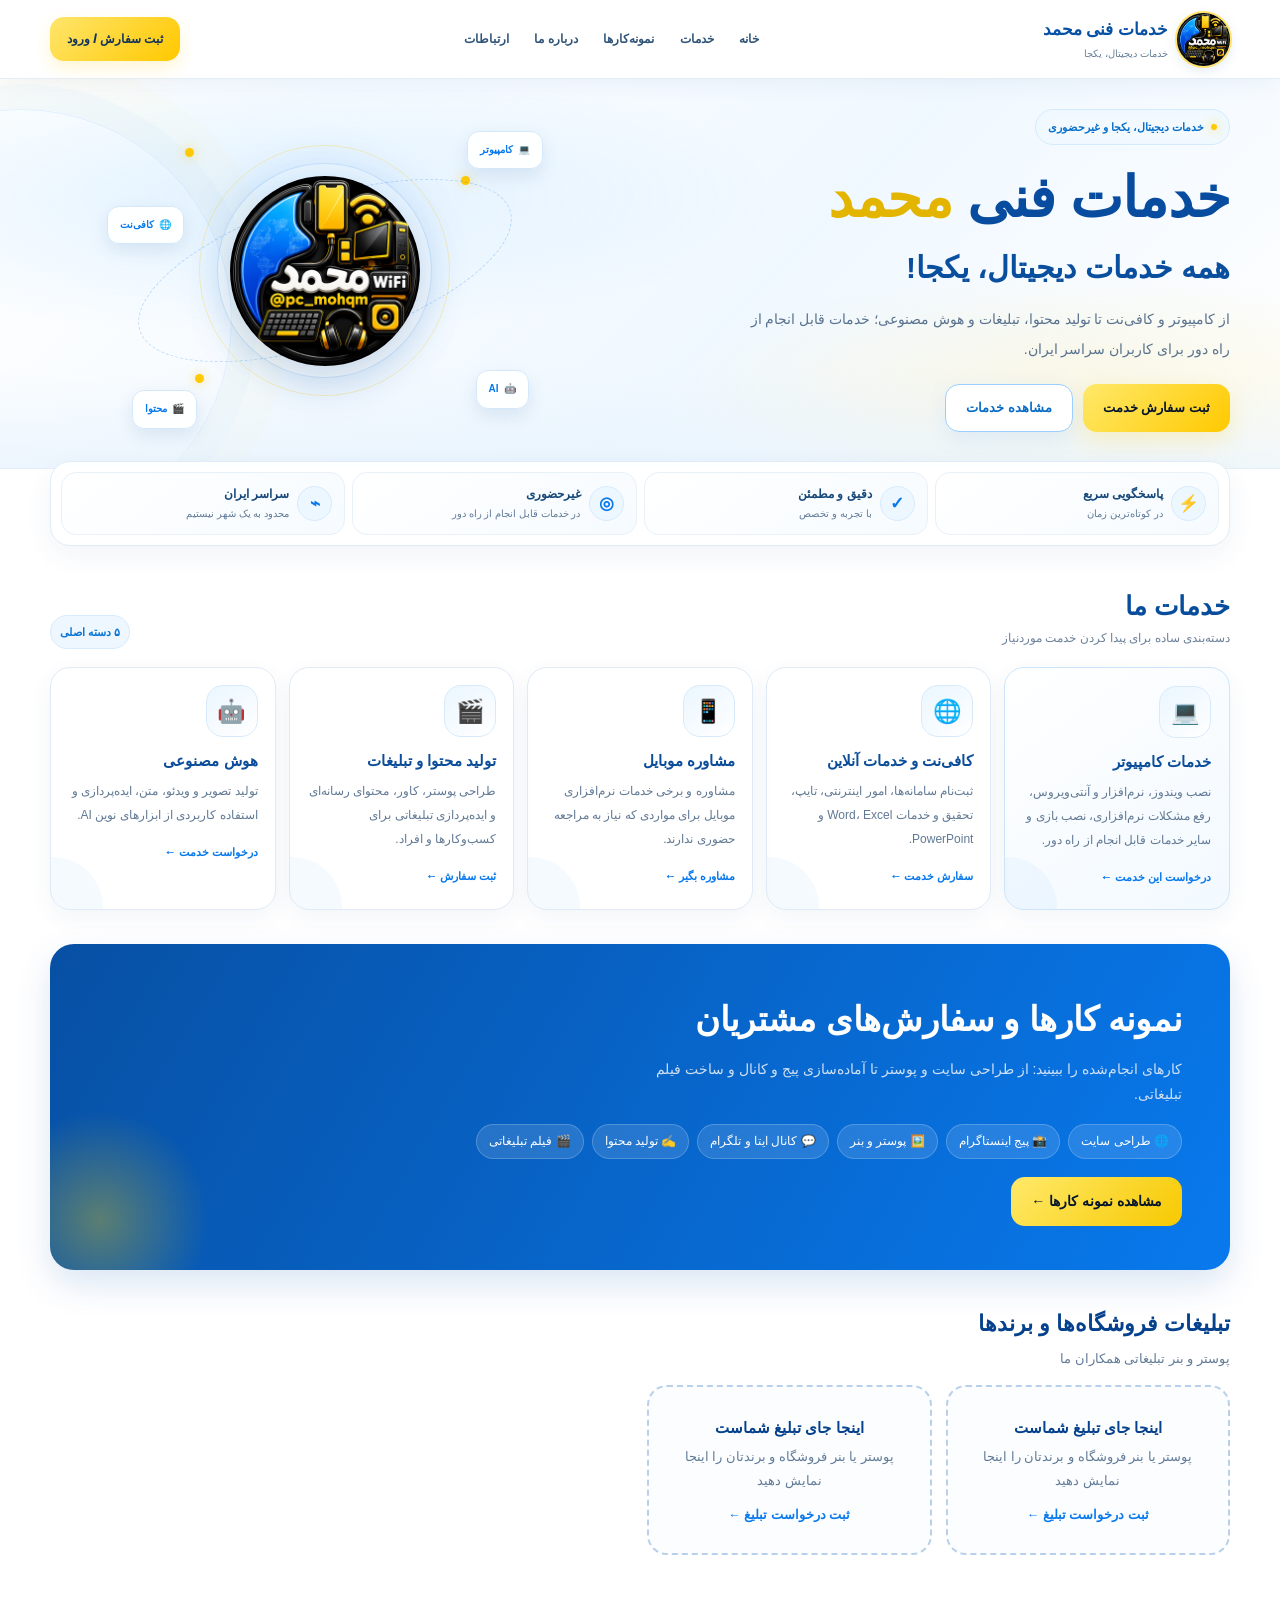
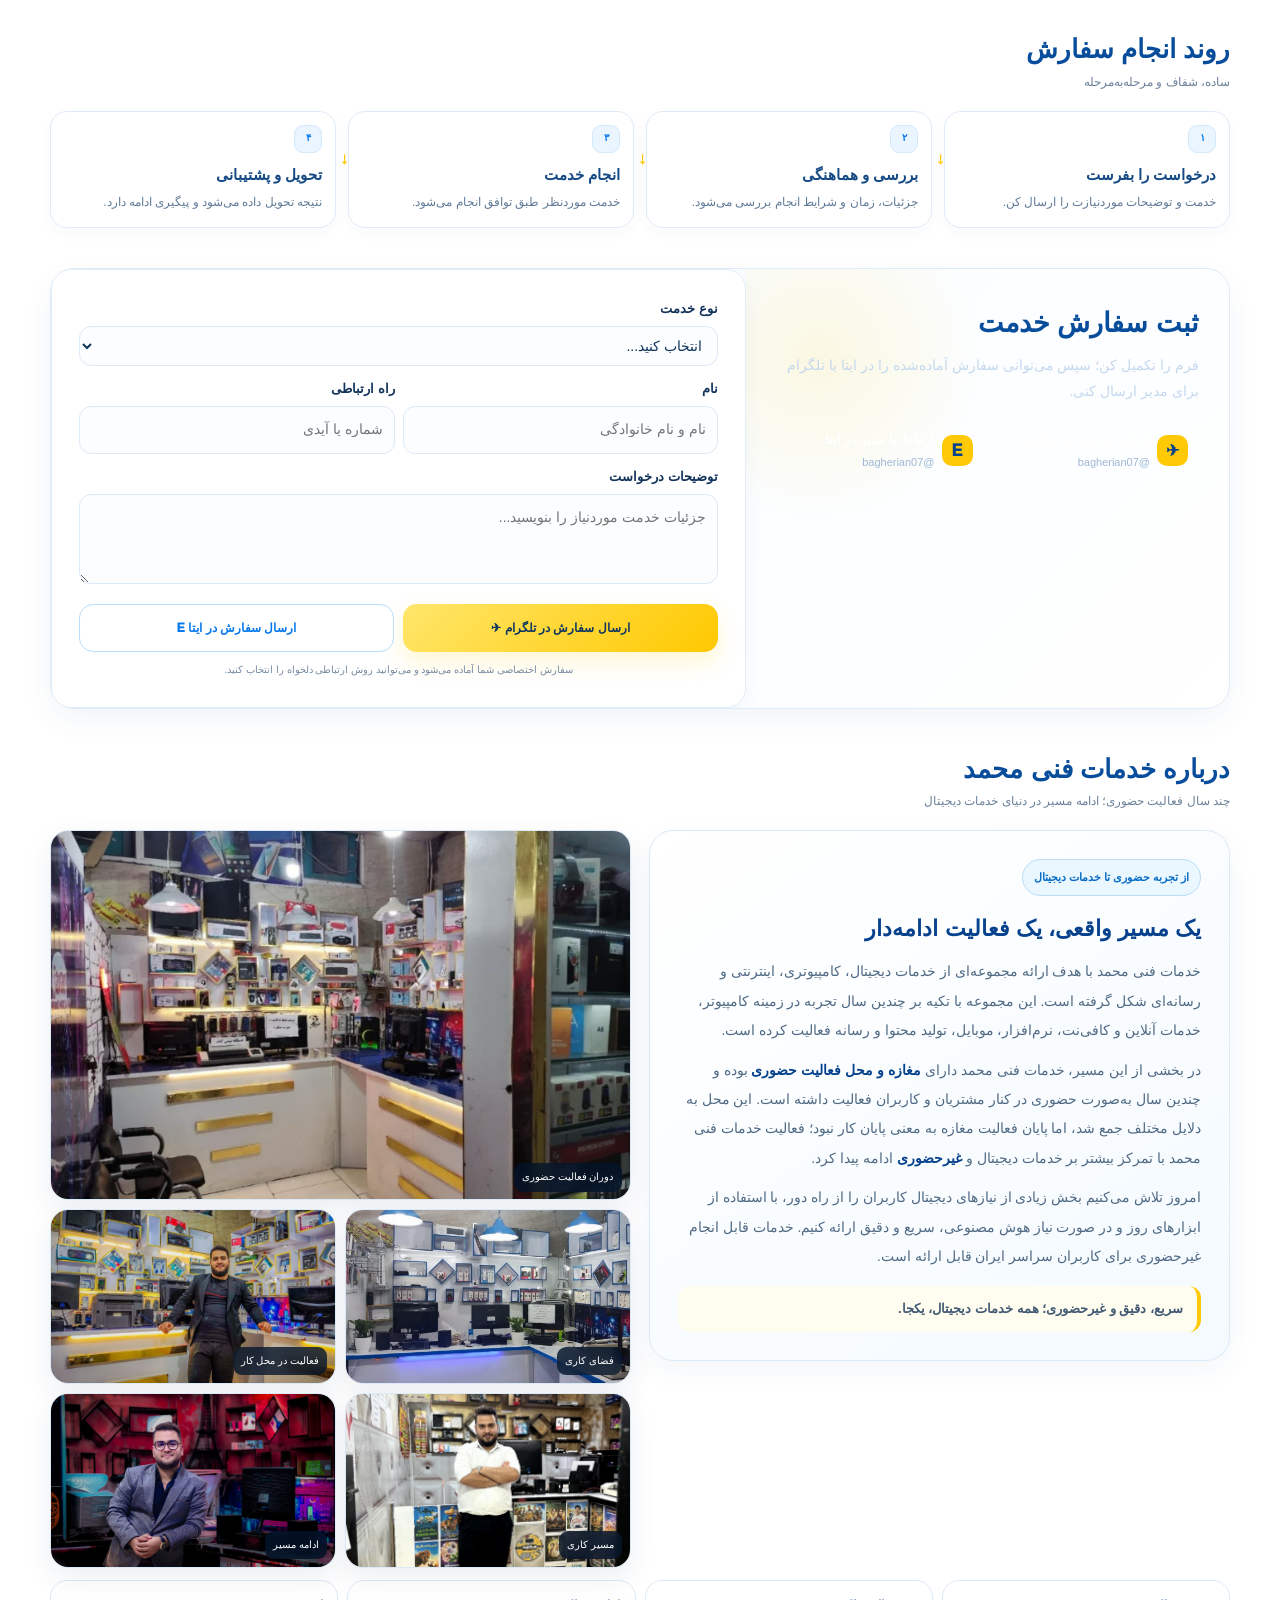
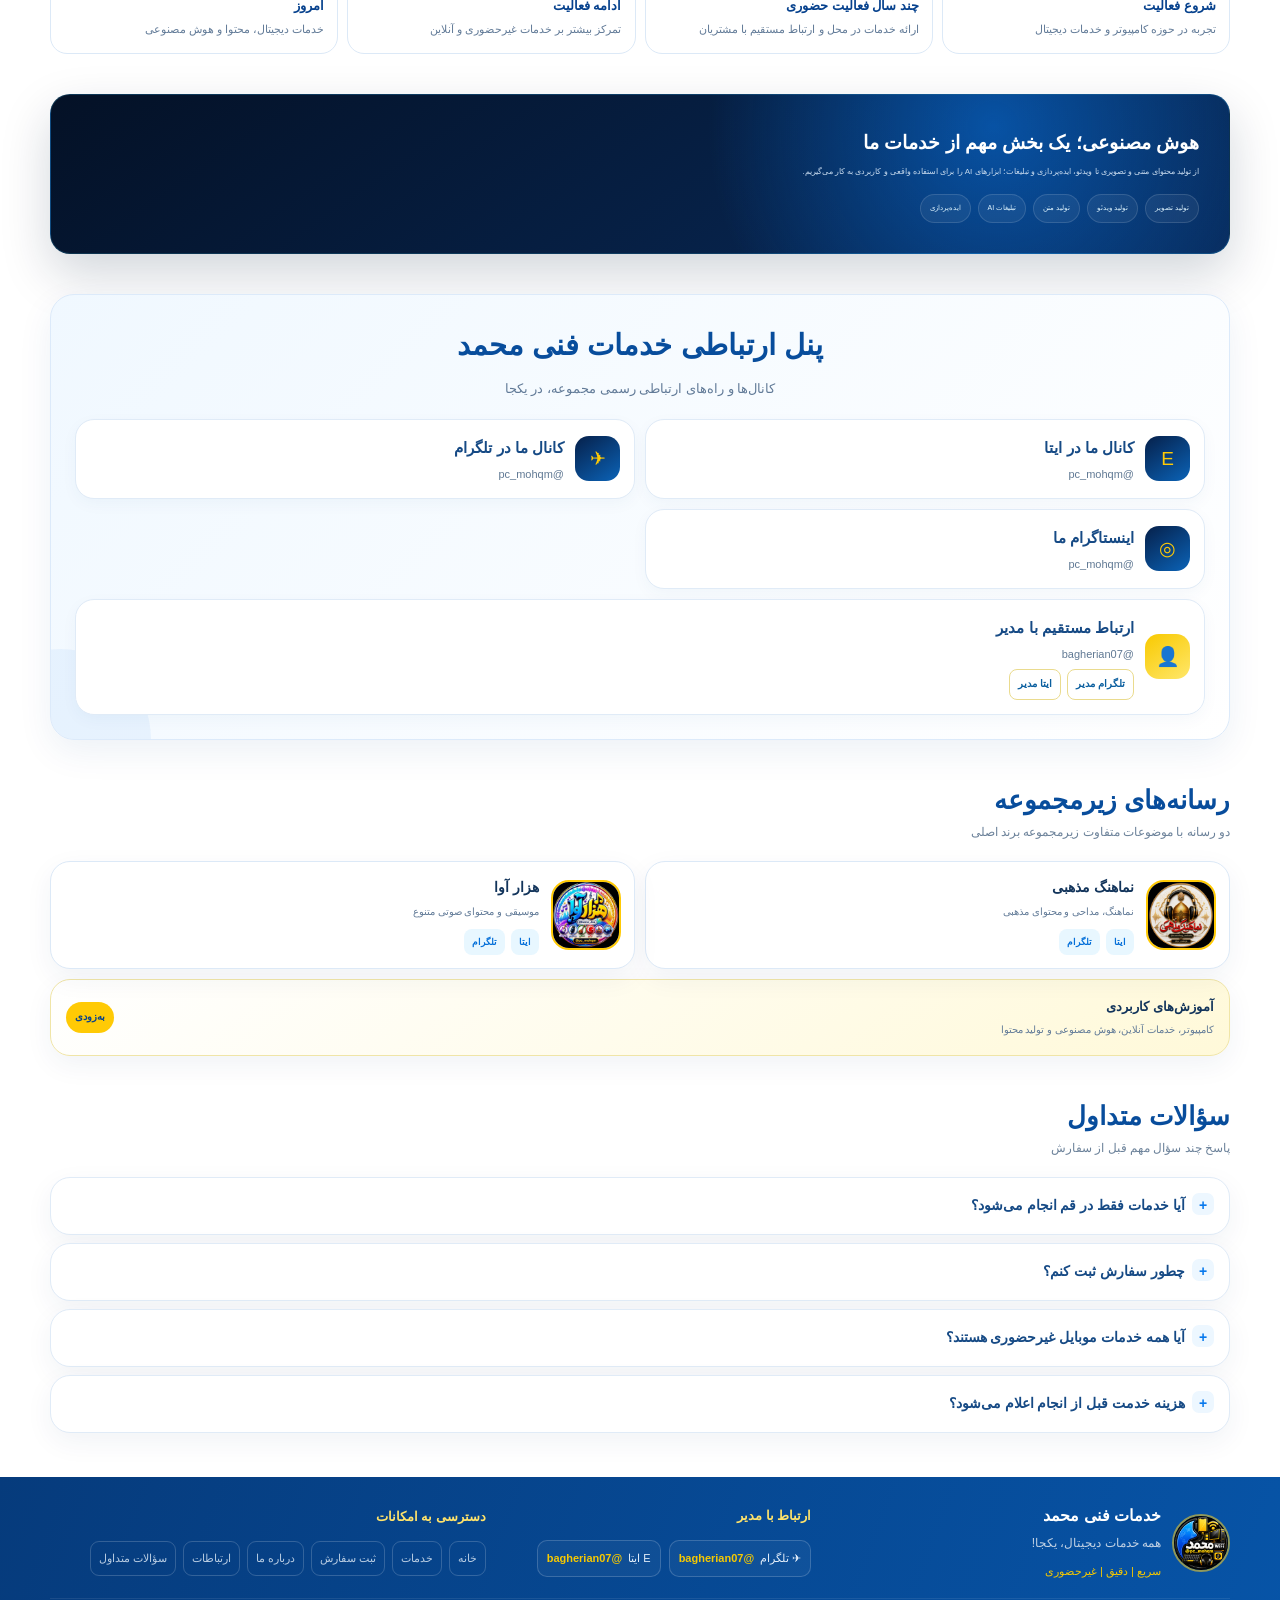
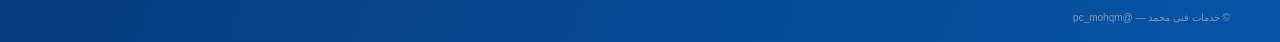
==== commit a94ee186: "Add files via upload" ====
--- a/index.html
+++ b/index.html
@@ -48,6 +48,29 @@
 .compactFoot{margin-top:34px;background:#06152d;color:#fff;padding:22px 0 13px}.compactFootGrid{display:grid;gap:14px}.compactFoot .footBlock{min-width:0}.footBrand{display:flex;align-items:center;gap:11px}.compactFoot .footLogo{width:58px;height:58px}.compactFoot h3{font-size:16px;margin:0 0 2px}.compactFoot p{font-size:12px;color:#c2d2e4;margin:0}.compactFoot span{font-size:11px;color:#f7c900}.compactFoot h4{font-size:13px;color:#ffe15a;margin:0 0 8px}.managerMini{display:flex;gap:8px;flex-wrap:wrap}.managerMini a{display:inline-flex;align-items:center;gap:6px;font-size:11px;color:#e6f0fb;border:1px solid rgba(255,255,255,.1);padding:7px 9px;border-radius:10px;background:rgba(255,255,255,.04)}.managerMini b{color:#f7c900}.quickLinks{display:flex;gap:7px;flex-wrap:wrap}.quickLinks a{font-size:11px;color:#b8cce2;border:1px solid rgba(255,255,255,.08);padding:6px 8px;border-radius:9px}.compactCopy{border-top:1px solid rgba(255,255,255,.08);margin-top:14px;padding-top:10px;color:#7e98b5;font-size:10px}
 @media(min-width:700px){body{font-size:16px}.heroCopy h1{font-size:50px}.heroCopy h2{font-size:27px}.heroCopy p{font-size:14px}.sectionHead h2{font-size:29px}.aboutStory{grid-template-columns:1fr 1fr;align-items:start}.galleryMain{height:330px}.galleryGrid figure{height:150px}.storyTimeline{grid-template-columns:repeat(4,1fr)}.compactFootGrid{grid-template-columns:1.3fr 1fr 1.4fr;align-items:center}.compactFoot{padding:24px 0 14px}}
 @media(min-width:1000px){.heroCopy h1{font-size:56px}.aboutText{padding:28px}.galleryMain{height:370px}.galleryGrid figure{height:175px}}
+
+/* === بازطراحی روشن و موبایل‌محور خدمات فنی محمد === */
+:root{--navy:#06418d;--navy2:#0b5bb8;--blue:#0879ed;--cyan:#43baf4;--gold:#ffca05;--gold2:#ffe56b;--ink:#12345b;--muted:#627b98;--bg:#f7fbff;--line:#dce9f7;--card:#fff;--shadow:0 12px 35px rgba(10,65,130,.075);--radius:22px}
+body{background:#fff;color:var(--ink);padding-bottom:0}
+header{background:rgba(255,255,255,.96);box-shadow:0 5px 22px rgba(15,65,120,.055);border-bottom:1px solid #e3edf8}
+.nav{min-height:78px;gap:18px}.brand img{width:53px;height:53px;box-shadow:0 0 0 2px #ffe36b,0 4px 14px rgba(8,80,160,.12)}.brand strong{font-size:17px;color:#0750a4}.brand small{font-size:10px;color:#6a819b}
+.navlinks{display:flex;align-items:center;justify-content:center;gap:clamp(12px,2vw,28px);flex:1}.navlinks a{font-size:12px;font-weight:800;color:#315578;transition:.2s}.navlinks a:hover{color:var(--blue)}
+.navOrder{white-space:nowrap;background:linear-gradient(135deg,#ffe56b,#ffc800);color:#12345b;padding:11px 17px;border-radius:14px;font-size:12px;box-shadow:0 7px 18px rgba(255,200,0,.18)}
+.hero{background:radial-gradient(ellipse at 20% 30%,rgba(56,170,255,.12),transparent 36%),radial-gradient(ellipse at 85% 80%,rgba(255,210,31,.12),transparent 27%),linear-gradient(135deg,#fff 0%,#f0f8ff 58%,#fff 100%);border-bottom:1px solid #e5eff9}
+.hero:before{border-color:rgba(8,121,237,.09);box-shadow:0 0 0 25px rgba(8,121,237,.025),0 0 0 55px rgba(255,210,31,.025)}
+.heroGrid{display:grid;grid-template-columns:1fr;gap:10px;padding:28px 0 35px;align-items:center}.heroCopy{text-align:right;max-width:590px;margin:auto}.eyebrow{border-color:#d5eafb;background:#f4faff;color:#0870c9;font-size:11px}.heroCopy h1{font-size:clamp(34px,4.5vw,56px);color:#074c9e;letter-spacing:-.8px;margin:14px 0 0}.heroCopy h1 span{color:#e4b500}.heroCopy h2{font-size:clamp(22px,2.7vw,30px);color:#0a4e9e;margin:2px 0 10px}.heroCopy p{font-size:14px;line-height:2.1;color:#59728e;margin:0 0 20px}.actions{justify-content:flex-start;gap:10px}.btn{min-height:47px;border-radius:14px;font-size:13px;padding:11px 20px}.btnGold{background:linear-gradient(135deg,#ffe96a,#ffc900);box-shadow:0 8px 22px rgba(255,200,0,.19)}.btnGlass{border-color:#9acfff;background:#fff;color:#086cc6}
+.heroVisual{height:280px;width:min(100%,440px);margin:0 auto}.logoHalo{width:215px;height:215px;background:radial-gradient(circle,rgba(8,121,237,.14),transparent 68%);border-color:rgba(8,121,237,.16);box-shadow:0 0 45px rgba(8,121,237,.11)}.logoHalo:before,.logoHalo:after{border-color:rgba(255,200,0,.25)}.mainLogo{width:190px;height:190px;filter:drop-shadow(0 15px 20px rgba(10,65,130,.18))}.orbit{border-color:rgba(8,121,237,.25)}.chip{background:rgba(255,255,255,.96);color:#164a85;border:1px solid #d4e8fa;box-shadow:0 7px 18px rgba(10,65,130,.10);font-size:10px}.chip b{color:#0879ed}.signal{box-shadow:0 0 12px rgba(255,200,0,.55)}
+.trust{margin-top:-8px;border-color:#e0ecf8;border-radius:20px;padding:9px;box-shadow:0 10px 28px rgba(12,70,130,.06);grid-template-columns:repeat(2,minmax(0,1fr));gap:7px}.trustItem{background:linear-gradient(145deg,#fff,#f6fbff);border-color:#e8f0f8;padding:10px 12px}.trustIcon{background:#edf7ff;border-color:#d8ebfb;color:#0879ed;border-radius:50%;font-size:17px}.trustItem b{font-size:12px;color:#174879}.trustItem span{font-size:10px}
+.section{padding-top:42px}.sectionHead{margin-bottom:18px}.sectionHead h2{font-size:26px;color:#084d9c}.sectionHead p{font-size:12px;color:#6c829a}.sectionTag{background:#eef7ff;color:#0874d3;border:1px solid #d8ebfb}
+.services{grid-template-columns:1fr 1fr;gap:12px}.service,.service.feature{grid-column:auto;border:1px solid #e0ebf7;border-radius:20px;background:#fff;padding:18px;box-shadow:0 8px 24px rgba(12,70,130,.055)}.service:before{background:rgba(8,121,237,.04)}.service.feature{background:linear-gradient(145deg,#fff,#f2f9ff);border-color:#cce5fa}.serviceIcon{width:52px;height:52px;background:linear-gradient(145deg,#eaf6ff,#fff);color:#0879ed;border:1px solid #d8eafa;box-shadow:none;border-radius:17px;font-size:23px}.service h3{font-size:16px;color:#0b4d99}.service p{font-size:12px;line-height:2;color:#607994}.service a{font-size:11px;color:#0879ed}
+.step{border-color:#e0ebf7;border-radius:17px;box-shadow:0 5px 16px rgba(12,70,130,.03)}.stepNo{background:#eaf5ff;color:#0879ed;border:1px solid #d4e9fb}.step h3{color:#164a85}
+.request{border:1px solid #deebf8;background:linear-gradient(135deg,#f6fbff,#fff);border-radius:24px;box-shadow:0 12px 30px rgba(10,65,130,.055)}.requestIntro h2,.contactHead h2{color:#084d9c}.requestForm{background:#fff;border:1px solid #e2edf8;border-radius:20px;box-shadow:0 8px 22px rgba(10,65,130,.045)}.field input,.field select,.field textarea{border-color:#dce9f6;background:#fbfdff;border-radius:12px}.submit{background:linear-gradient(135deg,#ffe66b,#ffc900);color:#10375f}.submitEitaa{background:#fff;color:#0879ed;border:1px solid #b9ddfa}
+.pfHero{background:linear-gradient(120deg,#0750a4,#0879ed);box-shadow:0 14px 35px rgba(8,90,180,.15);border-radius:24px}.adCard{border-color:#e0ebf7;box-shadow:0 8px 25px rgba(10,65,130,.06)}.aboutText{box-shadow:0 10px 28px rgba(10,65,130,.055)}.contactPanel{background:linear-gradient(135deg,#f0f8ff,#fff);border:1px solid #dceafa;border-radius:24px}.contactCard{background:#fff;border-color:#e0ebf7;box-shadow:0 5px 16px rgba(10,65,130,.04)}.contactCard b{color:#164a85}.contactCard small{color:#607994}.faqItem{border-color:#e0ebf7}.faqItem summary{color:#164a85}.compactFoot{background:linear-gradient(110deg,#063b7c,#0754a7);border-radius:0;color:#fff}.compactFoot h4{color:#ffe36b}.managerMini a,.quickLinks a{border-color:rgba(255,255,255,.18)}
+@media(min-width:700px){body{padding-bottom:0}.heroGrid{grid-template-columns:1.05fr .95fr;gap:24px;padding:30px 0 36px;min-height:300px}.heroCopy{margin:0}.heroVisual{height:300px}.trust{grid-template-columns:repeat(4,minmax(0,1fr));padding:10px}.services{grid-template-columns:repeat(3,minmax(0,1fr));gap:13px}.service.feature{grid-column:auto}.service{padding:19px}.process{grid-template-columns:repeat(4,minmax(0,1fr))}}
+@media(min-width:1000px){.heroGrid{min-height:340px}.heroVisual{height:320px}.services{grid-template-columns:repeat(5,minmax(0,1fr))}.service{padding:17px}.service h3{font-size:15px}.navlinks{display:flex}}
+@media(max-width:699px){.nav{min-height:66px;gap:8px}.brand img{width:43px;height:43px}.brand strong{font-size:14px}.brand small{font-size:9px}.navOrder{padding:9px 11px;font-size:10px}.navlinks{display:none}.heroGrid{padding:25px 0 27px}.heroCopy{text-align:center}.heroCopy h1{font-size:35px}.heroCopy h2{font-size:22px}.heroCopy p{font-size:12.5px}.actions{justify-content:center}.heroVisual{height:235px;order:-1}.mainLogo{width:155px;height:155px}.logoHalo{width:180px;height:180px}.orbit{width:225px;height:80px}.chip{font-size:9px;padding:6px 8px}.c1{right:5px;top:9px}.c2{left:4px;top:75px}.c3{right:14px;bottom:16px}.c4{left:20px;bottom:0}.section{padding-top:32px}.sectionHead h2{font-size:23px}.services{grid-template-columns:1fr 1fr}.service,.service.feature{padding:13px;border-radius:17px}.service h3{font-size:14px}.service p{font-size:11px}.trustItem{padding:8px}.trustIcon{width:31px;height:31px}.request{padding:16px}}
+@media(max-width:390px){.brand strong{font-size:12px}.brand small{font-size:8px}.navOrder{font-size:9px;padding:8px}.services{gap:8px}.service,.service.feature{padding:11px}.heroCopy h1{font-size:31px}}
+
 </style>
 <meta name="keywords" content="خدمات فنی محمد, خدمات کامپیوتر, کافی نت, خدمات آنلاین, نصب ویندوز, نصب نرم افزار, مشاوره موبایل, تولید محتوا, تبلیغات با هوش مصنوعی, خدمات دیجیتال, قم, خدمات غیرحضوری">
 <meta name="application-name" content="خدمات فنی محمد">
@@ -75,7 +98,7 @@
 </head>
 <body>
 <a class="skip" href="#main">پرش به محتوای اصلی</a>
-<header><div class="wrap nav"><a class="brand" href="./"><img src="assets/logo-main.png" alt="لوگوی خدمات فنی محمد"><span><strong>خدمات فنی محمد</strong><small>خدمات دیجیتال، یکجا</small></span></a><a class="navOrder" href="auth.html">ورود / ثبت‌نام</a></div></header><section class="hero" id="home"><div class="wrap heroGrid"><div class="heroCopy"><span class="eyebrow"><i class="dot"></i> خدمات دیجیتال، یکجا و غیرحضوری</span><h1>خدمات فنی <span>محمد</span></h1><h2>همه خدمات دیجیتال، یکجا!</h2><p>از کامپیوتر و کافی‌نت تا تولید محتوا، تبلیغات و هوش مصنوعی؛ خدمات قابل انجام از راه دور برای کاربران سراسر ایران.</p><div class="actions"><a class="btn btnGold" href="#request">ثبت سفارش خدمت</a><a class="btn btnGlass" href="#services">مشاهده خدمات</a></div></div><div class="heroVisual" aria-label="لوگوی خدمات فنی محمد و المان‌های فناوری"><div class="logoHalo"></div><div class="orbit"></div><img class="mainLogo" src="assets/logo-main.png" alt="لوگوی اصلی خدمات فنی محمد"><span class="chip c1">💻 <b>کامپیوتر</b></span><span class="chip c2">🌐 <b>کافی‌نت</b></span><span class="chip c3">🤖 <b>AI</b></span><span class="chip c4">🎬 <b>محتوا</b></span><i class="signal s1"></i><i class="signal s2"></i><i class="signal s3"></i></div></div></section>
+<header><div class="wrap nav"><a class="brand" href="./"><img src="assets/logo-main.png" alt="لوگوی خدمات فنی محمد"><span><strong>خدمات فنی محمد</strong><small>خدمات دیجیتال، یکجا</small></span></a><nav class="navlinks" aria-label="ناوبری اصلی"><a href="#home">خانه</a><a href="#services">خدمات</a><a href="#portfolio">نمونه‌کارها</a><a href="#about">درباره ما</a><a href="#contact">ارتباطات</a></nav><a class="navOrder" href="auth.html">ثبت سفارش / ورود</a></div></header><section class="hero" id="home"><div class="wrap heroGrid"><div class="heroCopy"><span class="eyebrow"><i class="dot"></i> خدمات دیجیتال، یکجا و غیرحضوری</span><h1>خدمات فنی <span>محمد</span></h1><h2>همه خدمات دیجیتال، یکجا!</h2><p>از کامپیوتر و کافی‌نت تا تولید محتوا، تبلیغات و هوش مصنوعی؛ خدمات قابل انجام از راه دور برای کاربران سراسر ایران.</p><div class="actions"><a class="btn btnGold" href="#request">ثبت سفارش خدمت</a><a class="btn btnGlass" href="#services">مشاهده خدمات</a></div></div><div class="heroVisual" aria-label="لوگوی خدمات فنی محمد و المان‌های فناوری"><div class="logoHalo"></div><div class="orbit"></div><img class="mainLogo" src="assets/logo-main.png" alt="لوگوی اصلی خدمات فنی محمد"><span class="chip c1">💻 <b>کامپیوتر</b></span><span class="chip c2">🌐 <b>کافی‌نت</b></span><span class="chip c3">🤖 <b>AI</b></span><span class="chip c4">🎬 <b>محتوا</b></span><i class="signal s1"></i><i class="signal s2"></i><i class="signal s3"></i></div></div></section>
 <main id="main"><div class="wrap">
 <section class="trust" aria-label="مزایای خدمات"><div class="trustItem"><div class="trustIcon">⚡</div><div><b>پاسخگویی سریع</b><span>در کوتاه‌ترین زمان</span></div></div><div class="trustItem"><div class="trustIcon">✓</div><div><b>دقیق و مطمئن</b><span>با تجربه و تخصص</span></div></div><div class="trustItem"><div class="trustIcon">◎</div><div><b>غیرحضوری</b><span>در خدمات قابل انجام از راه دور</span></div></div><div class="trustItem"><div class="trustIcon">⌁</div><div><b>سراسر ایران</b><span>محدود به یک شهر نیستیم</span></div></div></section>
 <section class="section" id="services"><div class="sectionHead"><div><h2>خدمات ما</h2><p>دسته‌بندی ساده برای پیدا کردن خدمت موردنیاز</p></div><span class="sectionTag">۵ دسته اصلی</span></div><div class="services"><article class="service feature"><div class="serviceIcon">💻</div><h3>خدمات کامپیوتر</h3><p>نصب ویندوز، نرم‌افزار و آنتی‌ویروس، رفع مشکلات نرم‌افزاری، نصب بازی و سایر خدمات قابل انجام از راه دور.</p><a href="#request">درخواست این خدمت ←</a></article><article class="service"><div class="serviceIcon">🌐</div><h3>کافی‌نت و خدمات آنلاین</h3><p>ثبت‌نام سامانه‌ها، امور اینترنتی، تایپ، تحقیق و خدمات Word، Excel و PowerPoint.</p><a href="#request">سفارش خدمت ←</a></article><article class="service"><div class="serviceIcon">📱</div><h3>مشاوره موبایل</h3><p>مشاوره و برخی خدمات نرم‌افزاری موبایل برای مواردی که نیاز به مراجعه حضوری ندارند.</p><a href="#request">مشاوره بگیر ←</a></article><article class="service"><div class="serviceIcon">🎬</div><h3>تولید محتوا و تبلیغات</h3><p>طراحی پوستر، کاور، محتوای رسانه‌ای و ایده‌پردازی تبلیغاتی برای کسب‌وکارها و افراد.</p><a href="#request">ثبت سفارش ←</a></article><article class="service"><div class="serviceIcon">🤖</div><h3>هوش مصنوعی</h3><p>تولید تصویر و ویدئو، متن، ایده‌پردازی و استفاده کاربردی از ابزارهای نوین AI.</p><a href="#request">درخواست خدمت ←</a></article></div></section>
@@ -121,8 +144,10 @@
 </footer>
 <noscript><div style="margin:16px auto;max-width:1180px;padding:14px;border-radius:16px;background:#fff7d6;border:1px solid #f1d76b;color:#5a4900;text-align:center;font-size:13px">برای ارسال خودکار سفارش در تلگرام یا آماده‌سازی سفارش برای ایتا، جاوااسکریپت مرورگر را فعال کنید. اطلاعات و راه‌های ارتباطی سایت بدون جاوااسکریپت نیز قابل مشاهده است.</div></noscript>
 <script>const getOrderMessage=()=>{const s=document.getElementById('service').value||'خدمت مشخص نشده',n=document.getElementById('name').value||'بدون نام',c=document.getElementById('contact').value||'بدون راه ارتباطی',d=document.getElementById('details').value||'بدون توضیحات';return `سلام، برای دریافت خدمت پیام می‌دهم.\n\nخدمت: ${s}\nنام: ${n}\nراه ارتباطی: ${c}\nتوضیحات: ${d}`};const openOrder=(type)=>{const msg=getOrderMessage();document.getElementById('formNote').textContent=type==='telegram'?'در حال انتقال سفارش به تلگرام مدیر...':'سفارش آماده شد؛ ایتا را باز می‌کنیم. در صورت پشتیبانی نشدن لینک پیام، متن سفارش را کپی و ارسال کنید.';if(type==='telegram'){window.open('https://t.me/bagherian07?text='+encodeURIComponent(msg),'_blank','noopener,noreferrer')}else{window.open('https://eitaa.com/bagherian07','_blank','noopener,noreferrer');navigator.clipboard?.writeText(msg).catch(()=>{})}};document.getElementById('sendTelegram').addEventListener('click',()=>openOrder('telegram'));document.getElementById('sendEitaa').addEventListener('click',()=>openOrder('eitaa'));</script>
-<script src="assets/site-data.js"></script><script>(function(){var g=document.getElementById('adsGrid');if(!g||typeof ADS==='undefined')return;function ok(u){return /^(https?:\/\/|assets\/)/.test(u||'')}function esc(s){var d=document.createElement('div');d.textContent=s||'';return d.innerHTML}
+<script src="assets/site-data.js"></script><script>(function(){var g=document.getElementById('adsGrid');if(!g||typeof ADS==='undefined')return;function ok(u){return /^(https?:\/\/|assets\/|uploads\/)/.test(u||'')}function esc(s){var d=document.createElement('div');d.textContent=s||'';return d.innerHTML}
 var h=ADS.filter(function(a){return ok(a.img)}).map(function(a){var t='<img src="'+a.img+'" alt="'+esc(a.title)+'" loading="lazy"><b>'+esc(a.title)+'</b>';return ok(a.url)?'<a class="adCard" href="'+a.url+'" target="_blank" rel="noopener">'+t+'</a>':'<div class="adCard">'+t+'</div>'}).join('');
 if(!h){h='<div class="adSlot"><b>اینجا جای تبلیغ شماست</b>پوستر یا بنر فروشگاه و برندتان را اینجا نمایش دهید<a href="#request">ثبت درخواست تبلیغ ←</a></div><div class="adSlot"><b>اینجا جای تبلیغ شماست</b>پوستر یا بنر فروشگاه و برندتان را اینجا نمایش دهید<a href="#request">ثبت درخواست تبلیغ ←</a></div>'}
-g.innerHTML=h})();</script>
+g.innerHTML=h;
+fetch('api/',{method:'POST',headers:{'Content-Type':'application/json'},body:JSON.stringify({action:'public_content'})}).then(function(r){return r.json()}).then(function(d){if(!d.ok||!d.ads.length)return;
+g.innerHTML=d.ads.map(function(a){var t='<img src="'+a.file+'" alt="'+esc(a.title)+'" loading="lazy"><b>'+esc(a.title)+'</b>';return ok(a.url)?'<a class="adCard" href="'+a.url+'" target="_blank" rel="noopener">'+t+'</a>':'<div class="adCard">'+t+'</div>'}).join('')}).catch(function(){})})();</script>
 </body></html>
--- a/assets/extra.css
+++ b/assets/extra.css
@@ -0,0 +1,18 @@
+/* بخش‌های نمونه کارها و تبلیغات */
+.pfHero{display:block;margin:34px 0;border-radius:28px;padding:30px 24px;color:#fff;background:linear-gradient(135deg,#06152d,#0b2852 60%,#0879ed);box-shadow:0 18px 55px rgba(4,32,68,.22);position:relative;overflow:hidden}
+.pfHero:before{content:"";position:absolute;inset:auto auto -60px -60px;width:220px;height:220px;border-radius:50%;background:radial-gradient(circle,rgba(247,201,0,.35),transparent 70%)}
+.pfHero h2{margin:0 0 6px;font-size:26px;color:#fff}.pfHero p{margin:0 0 16px;color:#cfe0f5;font-size:14px;max-width:560px}
+.pfHero .chips{display:flex;flex-wrap:wrap;gap:8px;margin-bottom:18px}
+.pfHero .chips span{background:rgba(255,255,255,.12);border:1px solid rgba(255,255,255,.2);border-radius:99px;padding:5px 12px;font-size:12px}
+.pfHero .go{display:inline-block;background:linear-gradient(135deg,#ffe96a,#f7c900);color:#06152d;font-weight:900;border-radius:14px;padding:12px 20px;font-size:14px}
+@media(min-width:700px){.pfHero{padding:44px 48px}.pfHero h2{font-size:34px}}
+.adsSec{margin:34px 0}
+.adsHead{display:flex;justify-content:space-between;align-items:end;gap:10px;margin-bottom:14px;flex-wrap:wrap}
+.adsHead h2{margin:0;font-size:22px;color:var(--navy)}.adsHead p{margin:2px 0 0;color:var(--muted);font-size:13px}
+.adsGrid{display:grid;gap:14px;grid-template-columns:repeat(auto-fill,minmax(240px,1fr))}
+.adCard{display:block;border-radius:20px;overflow:hidden;background:#fff;border:1px solid var(--line);box-shadow:0 10px 30px rgba(4,32,68,.08)}
+.adCard img{width:100%;aspect-ratio:4/3;object-fit:cover;display:block;background:#eaf2fb}
+.adCard b{display:block;padding:10px 14px;font-size:13px;color:var(--navy)}
+.adSlot{border:2px dashed #b9d0ea;border-radius:20px;min-height:170px;display:flex;flex-direction:column;align-items:center;justify-content:center;text-align:center;padding:16px;color:var(--muted);background:#fbfdff;font-size:13px}
+.adSlot b{color:var(--navy);font-size:15px;display:block;margin-bottom:4px}
+.adSlot a{margin-top:10px;font-weight:800;color:var(--blue);font-size:12.5px}
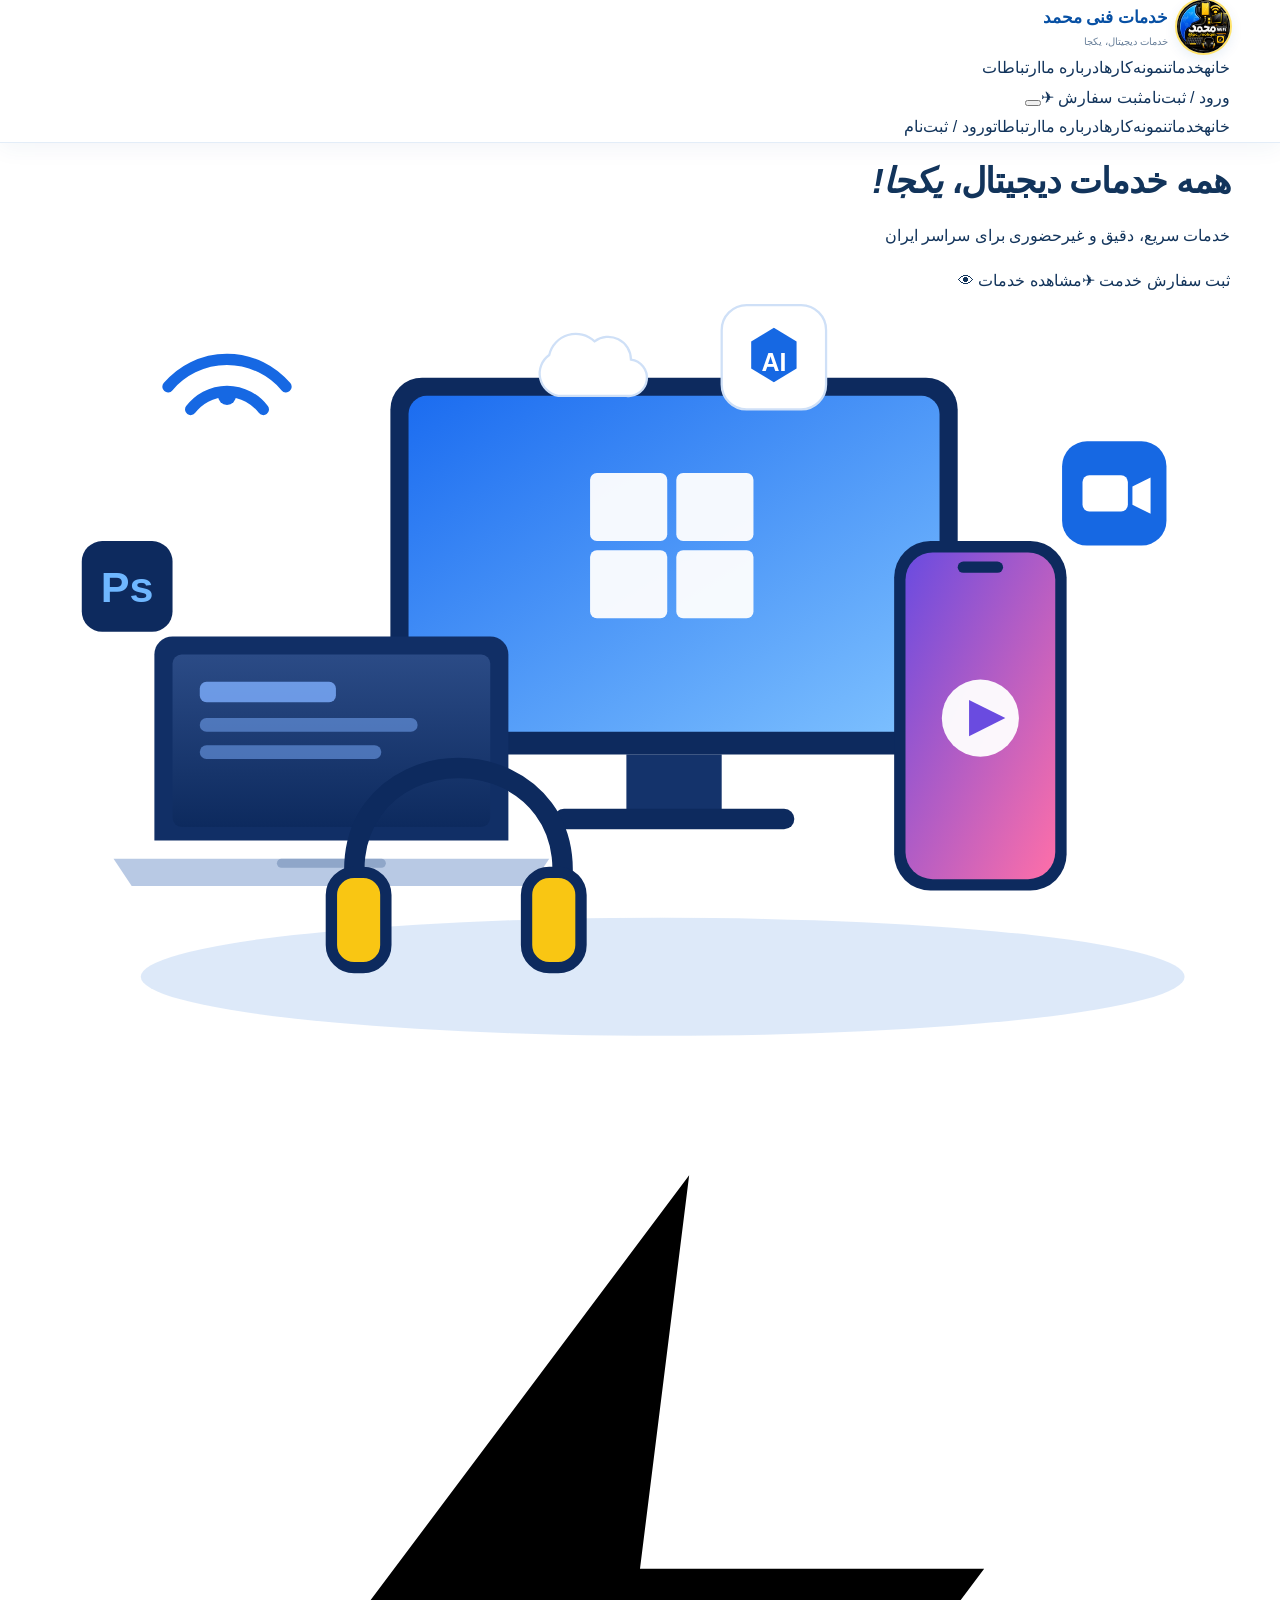
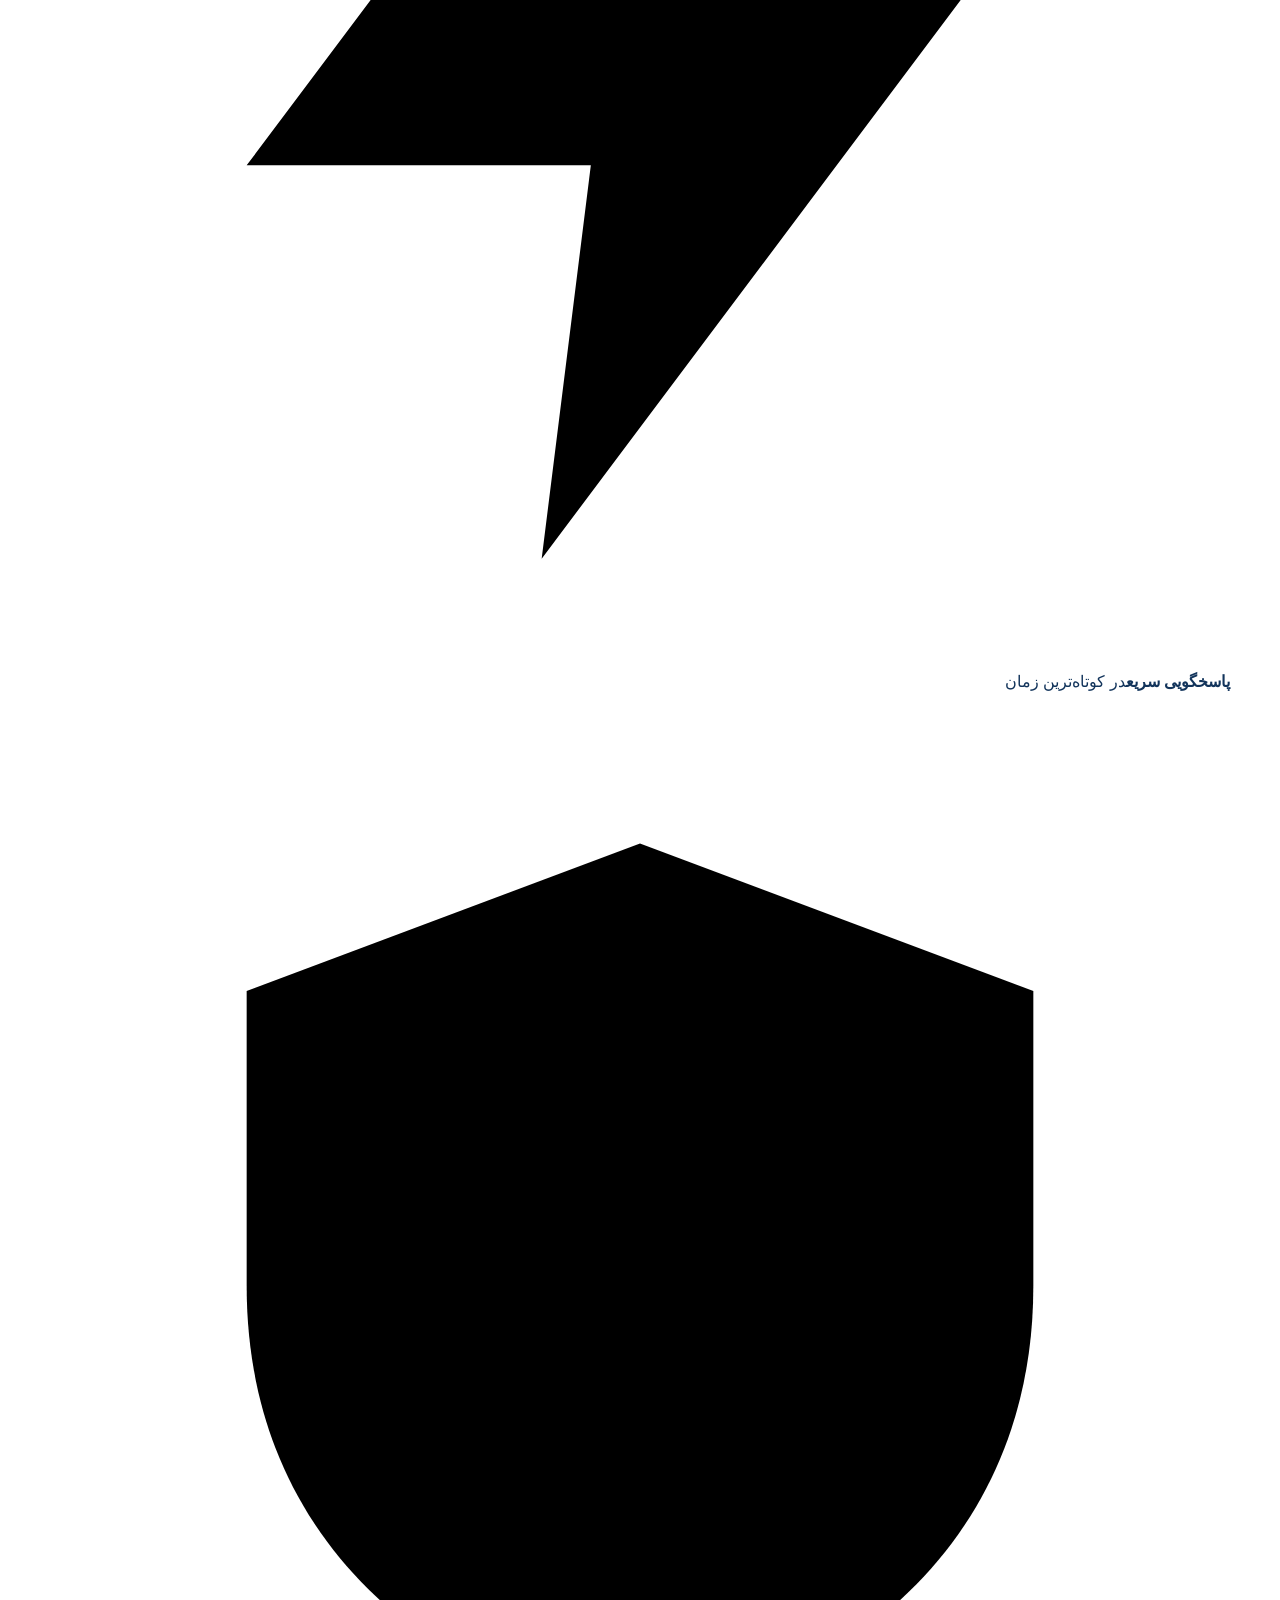
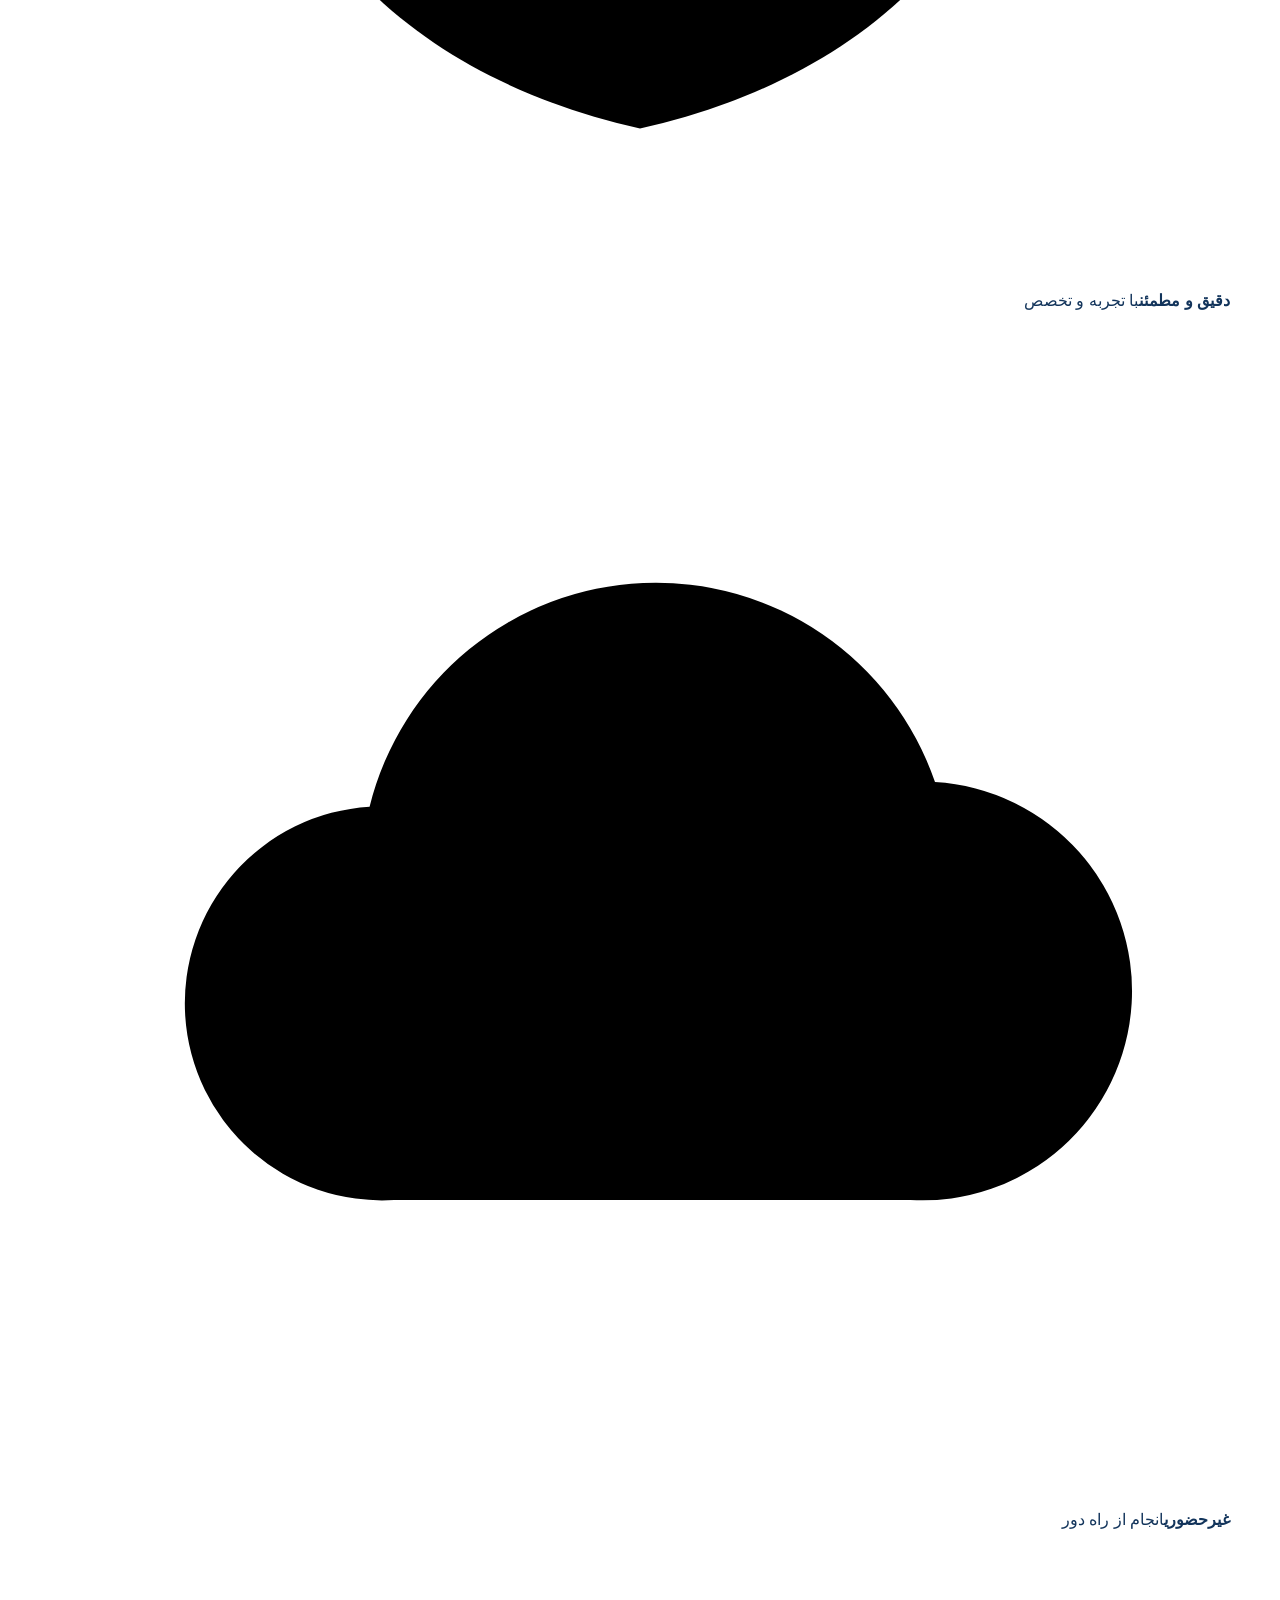
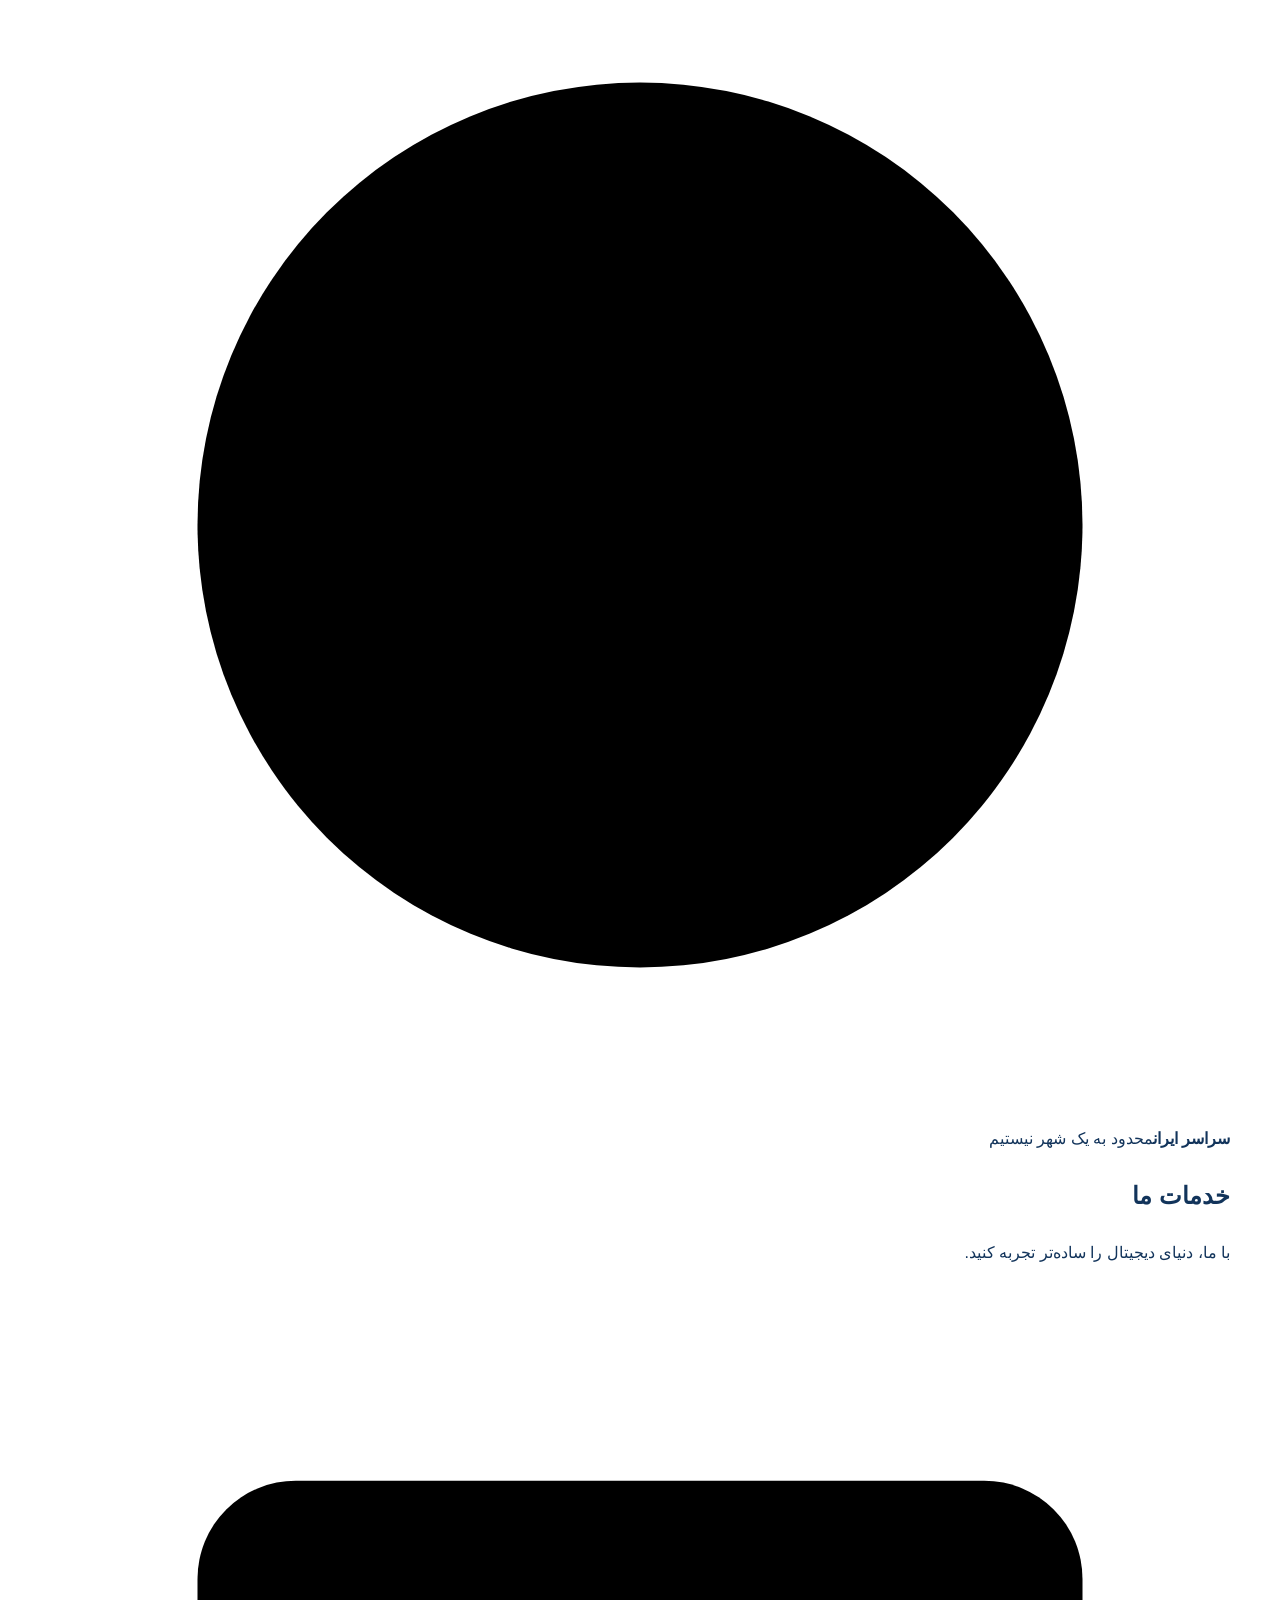
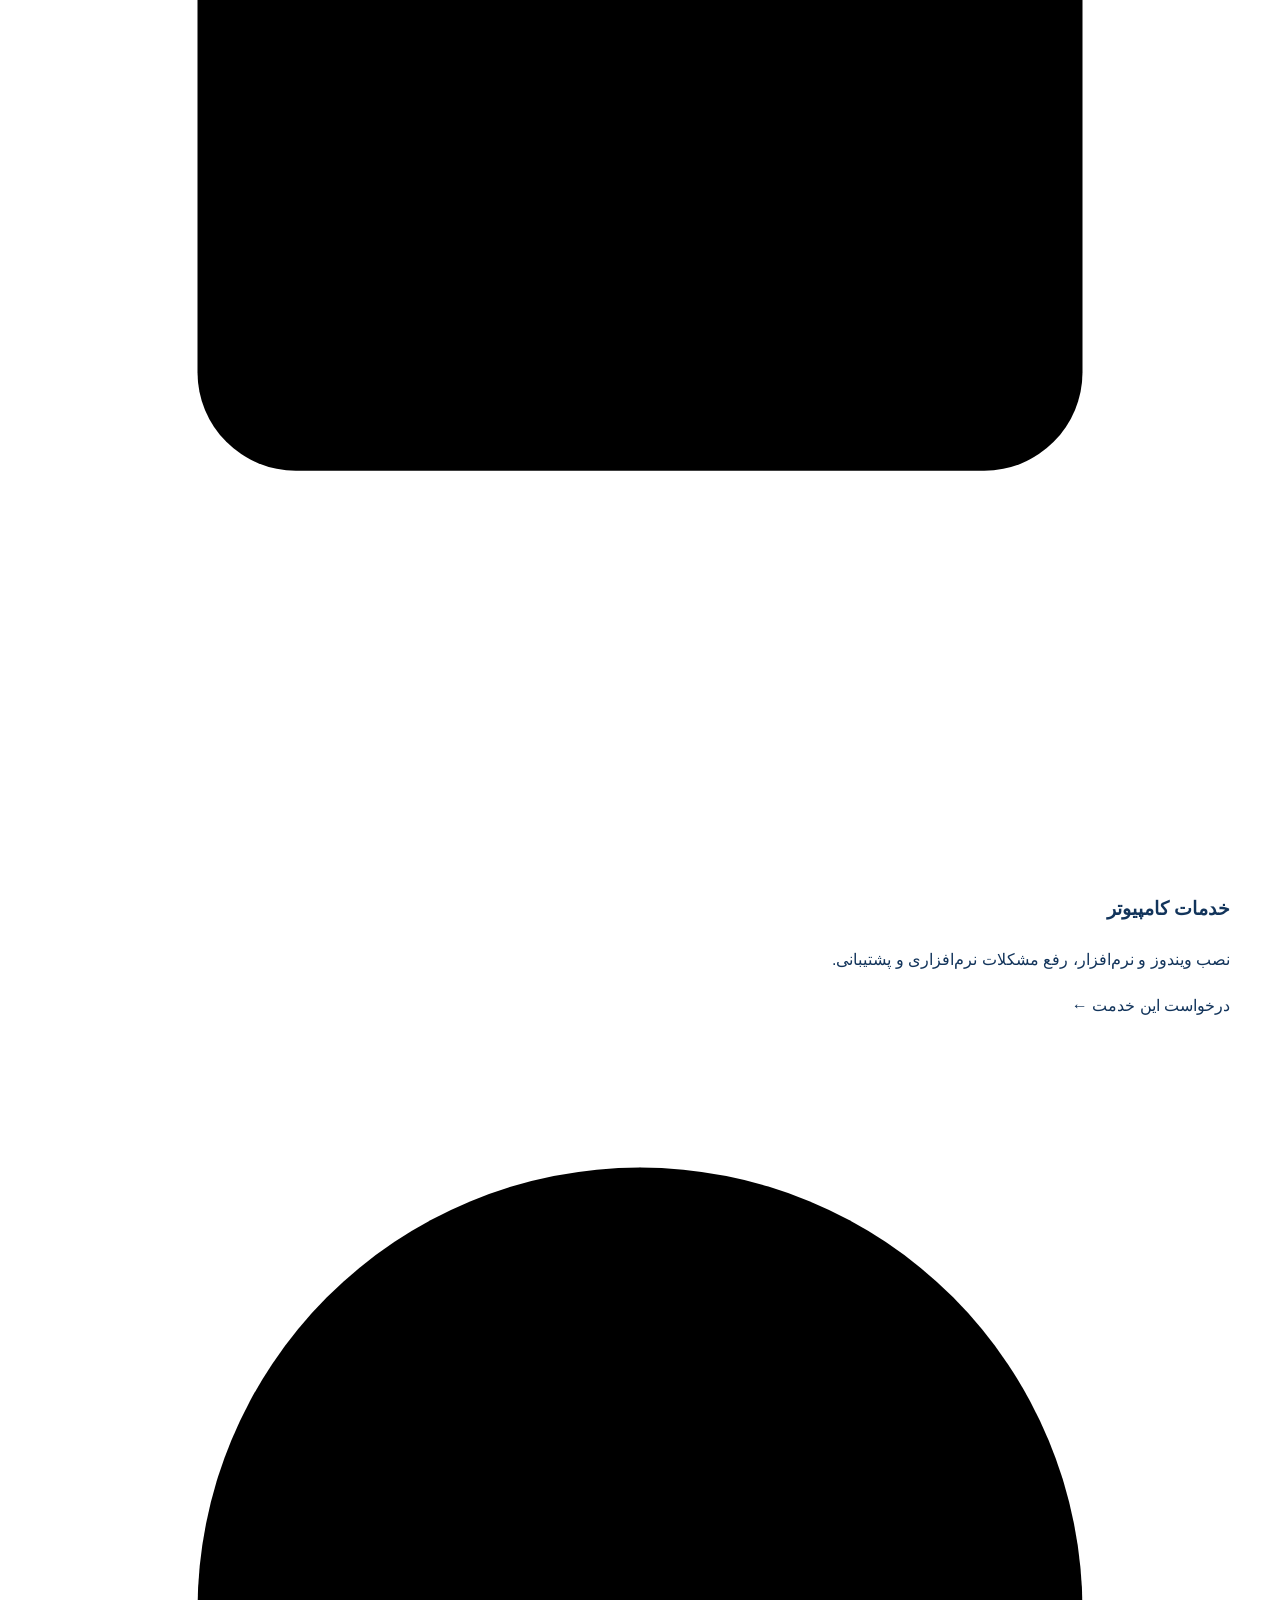
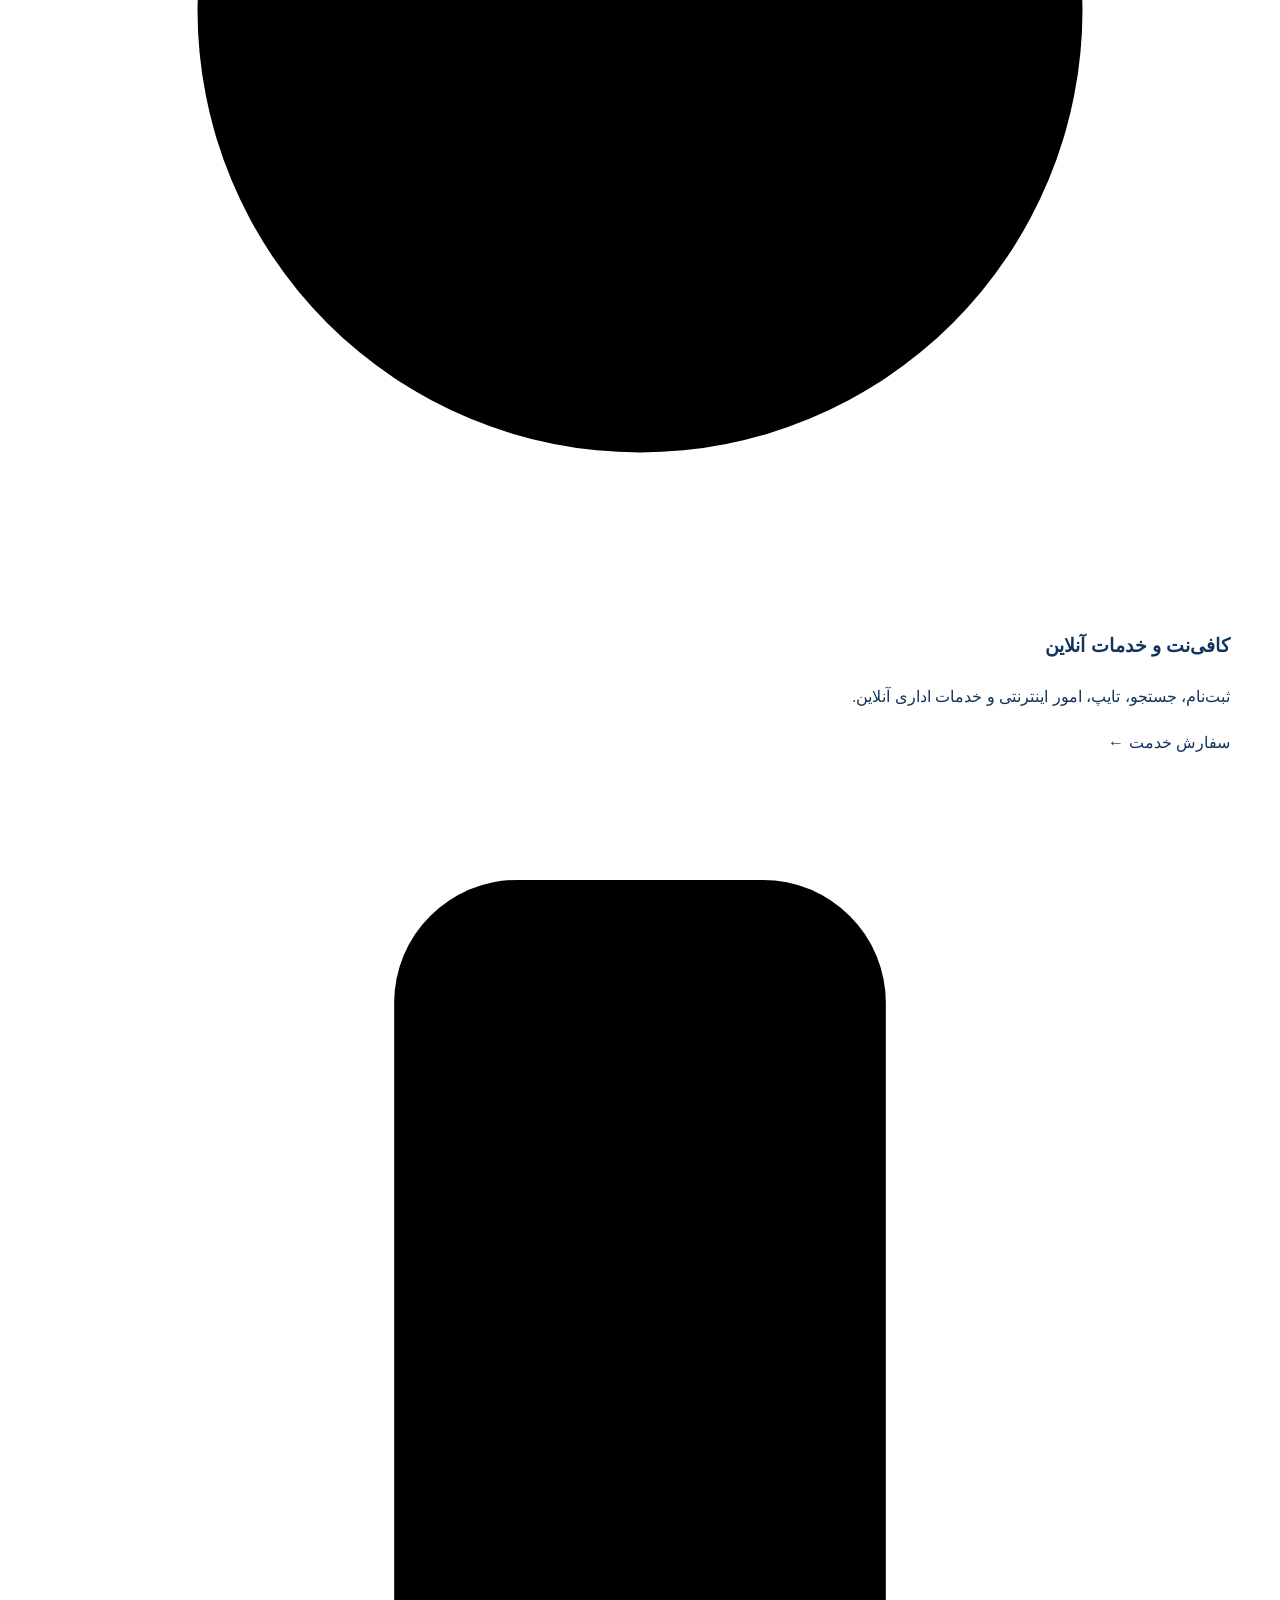
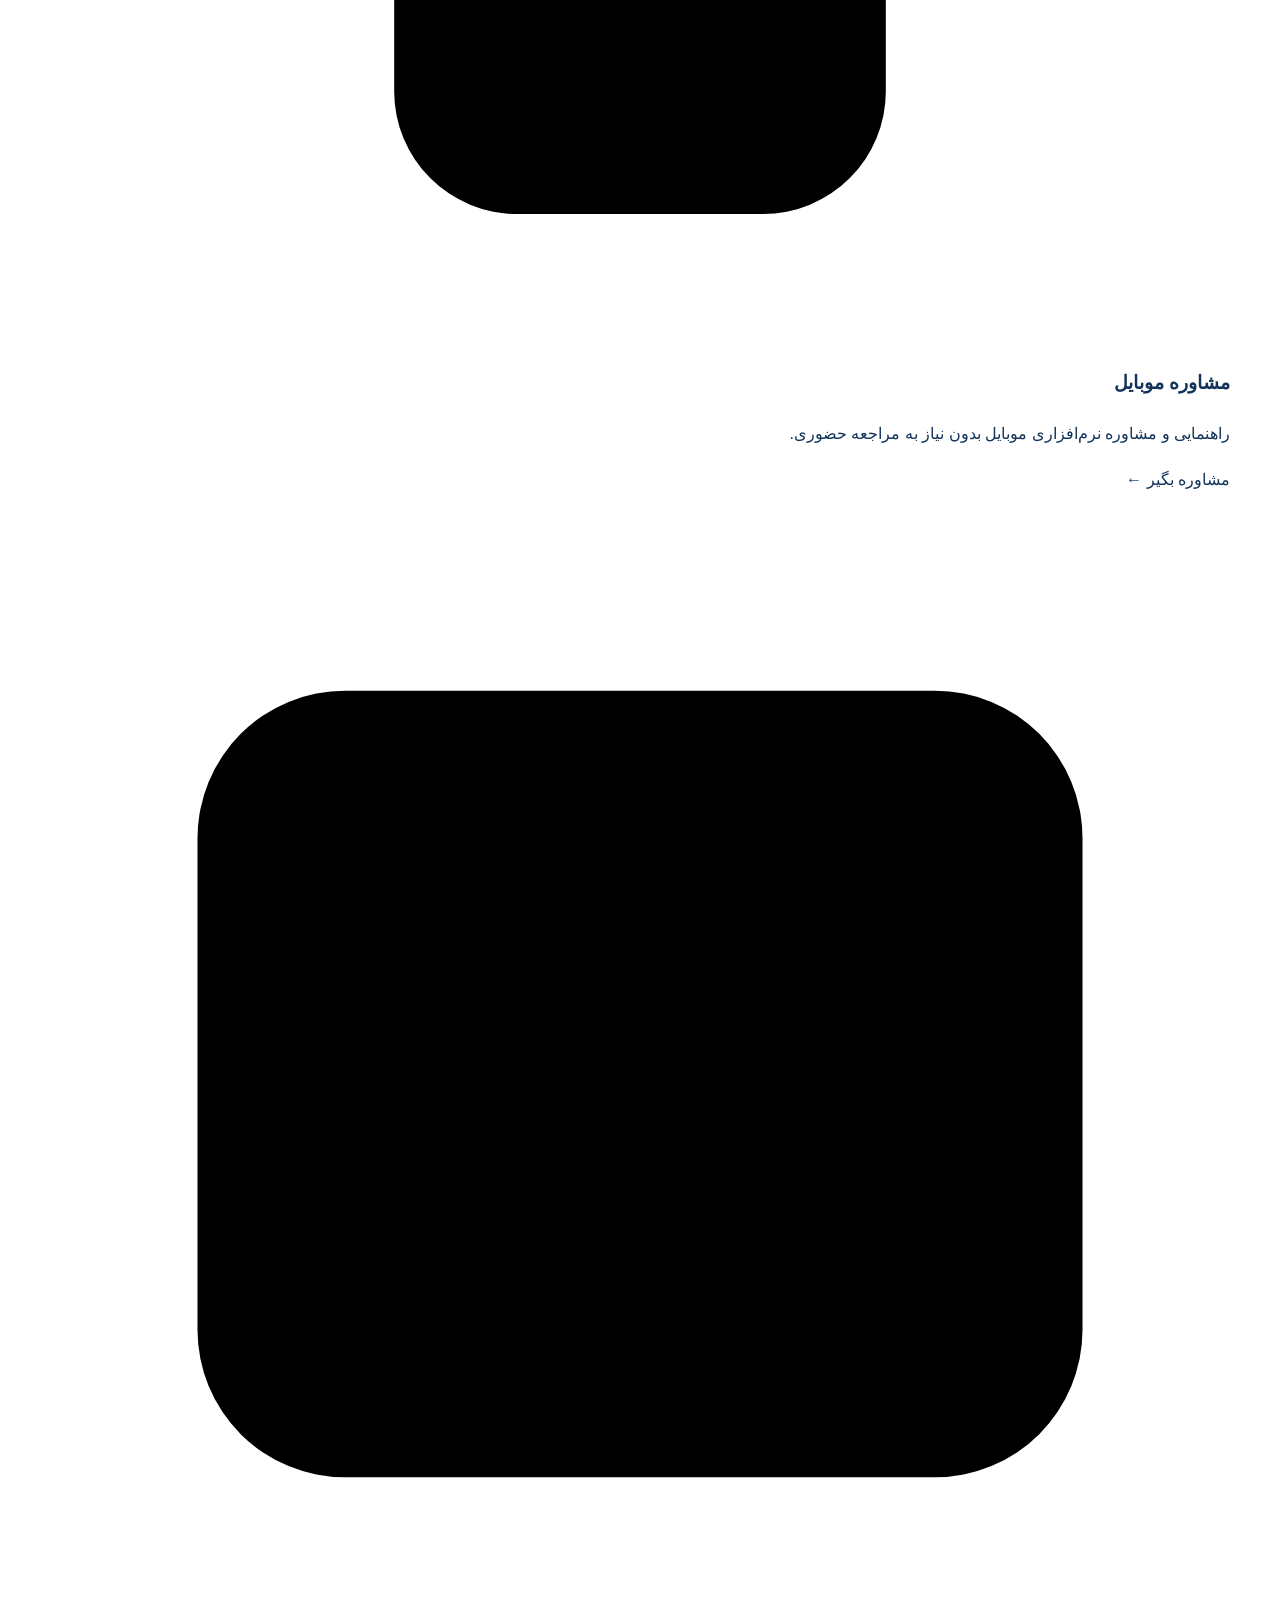
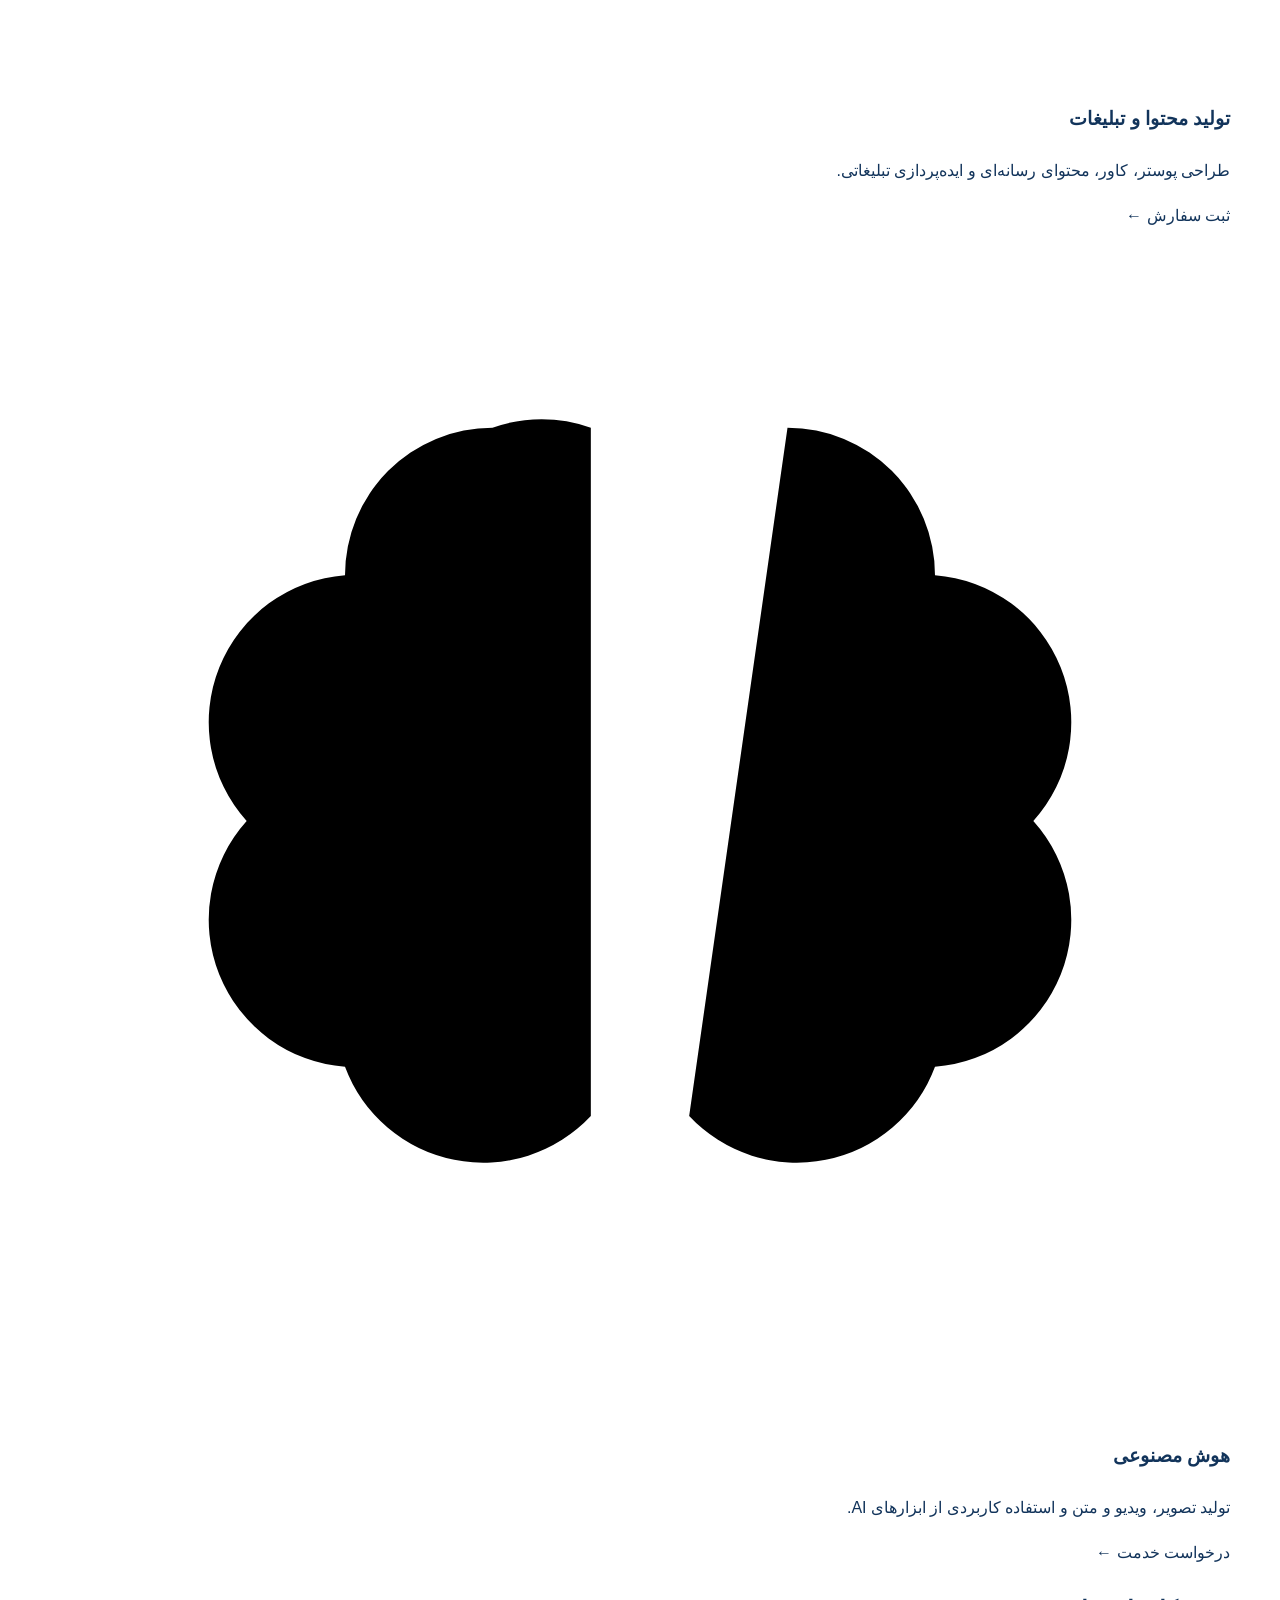
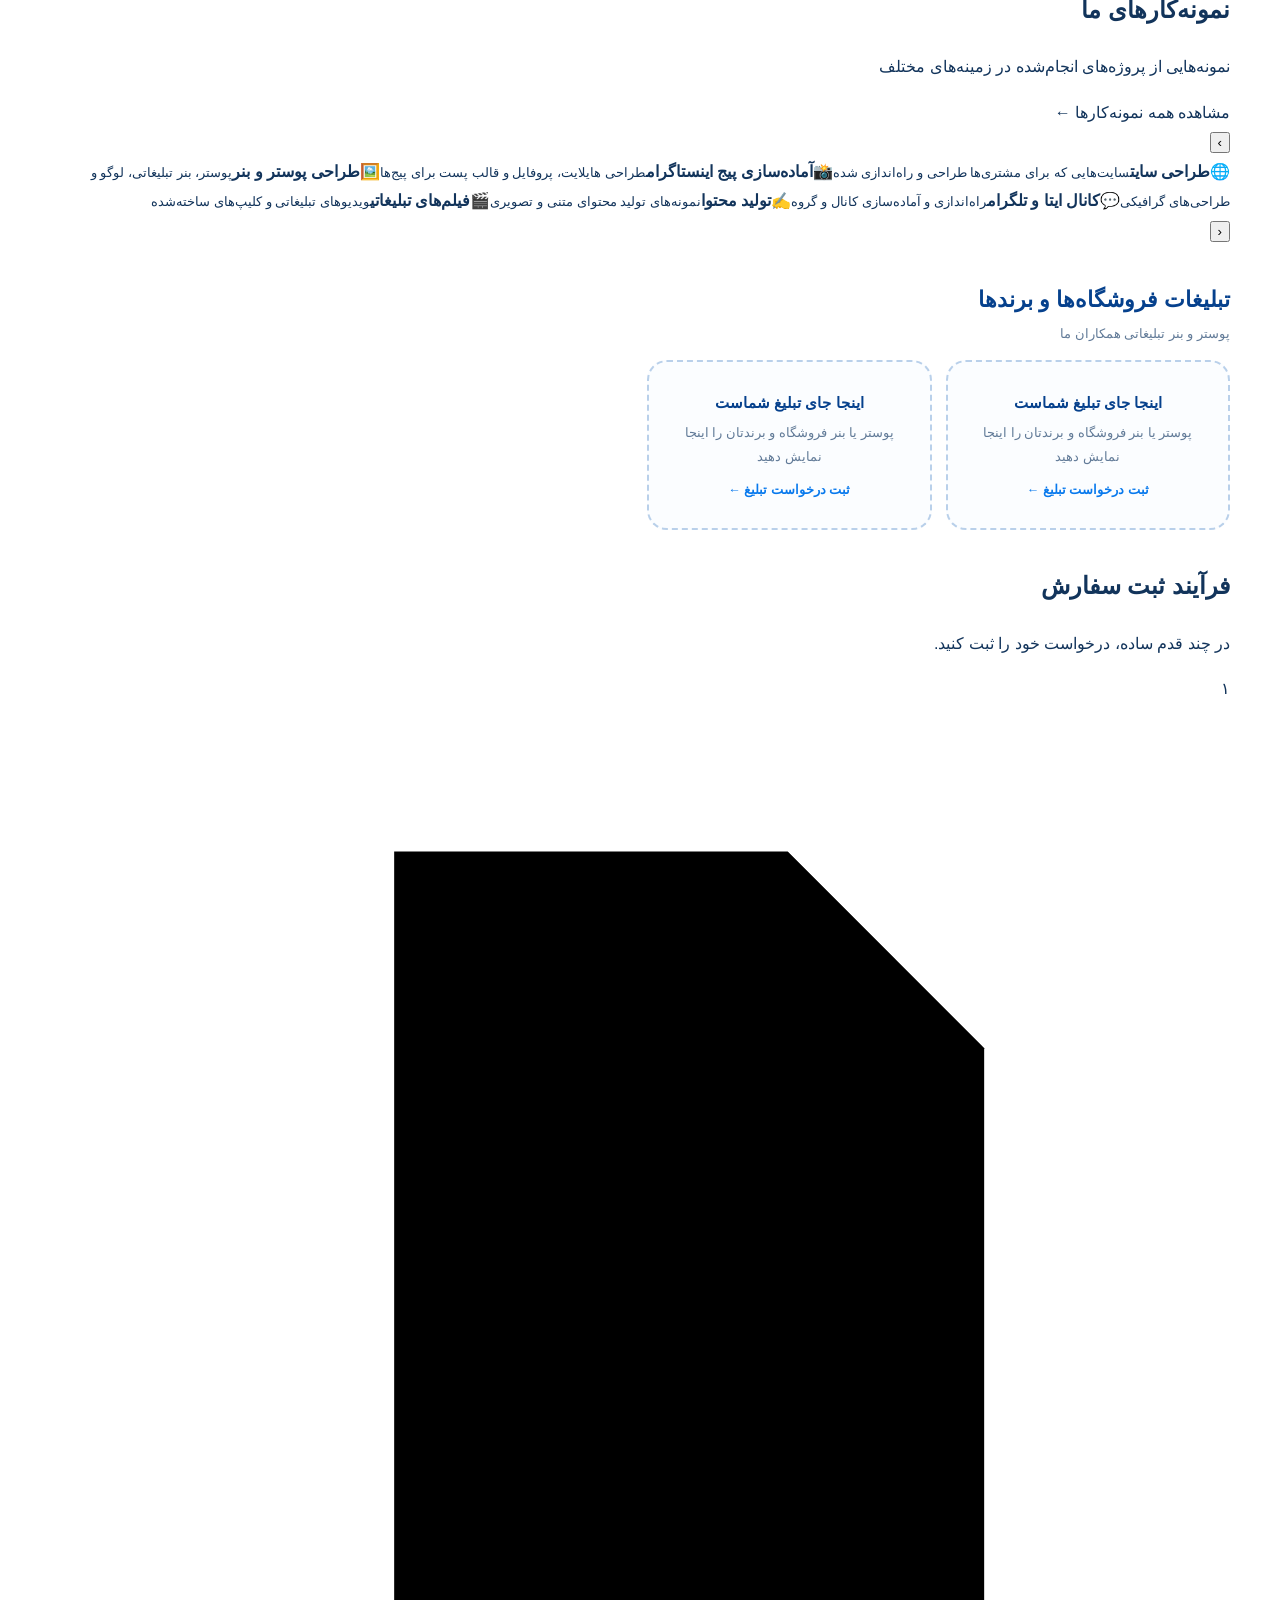
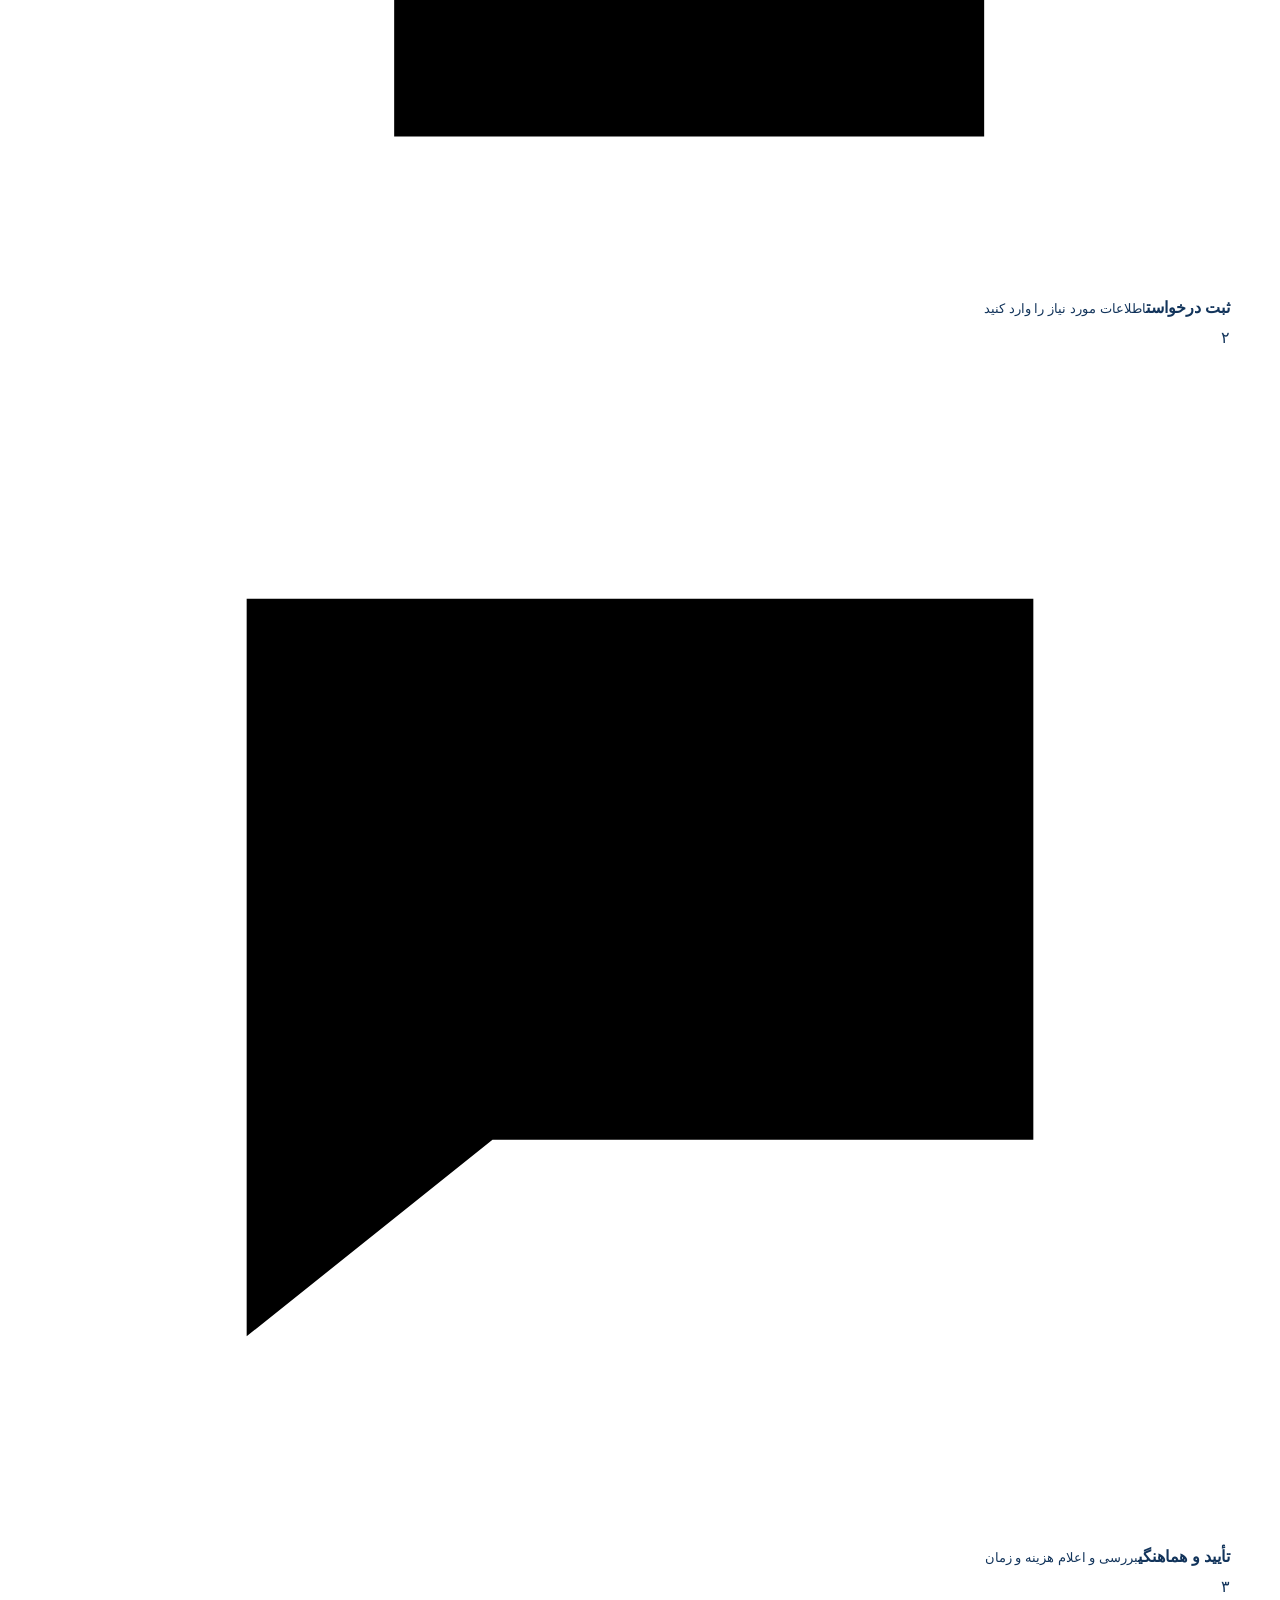
==== commit 3bb40a78: "Add files via upload" ====
--- a/index.html
+++ b/index.html
@@ -95,17 +95,72 @@
     ]}
   ]
 }</script>
+<link rel="stylesheet" href="assets/home.css">
 </head>
 <body>
 <a class="skip" href="#main">پرش به محتوای اصلی</a>
-<header><div class="wrap nav"><a class="brand" href="./"><img src="assets/logo-main.png" alt="لوگوی خدمات فنی محمد"><span><strong>خدمات فنی محمد</strong><small>خدمات دیجیتال، یکجا</small></span></a><nav class="navlinks" aria-label="ناوبری اصلی"><a href="#home">خانه</a><a href="#services">خدمات</a><a href="#portfolio">نمونه‌کارها</a><a href="#about">درباره ما</a><a href="#contact">ارتباطات</a></nav><a class="navOrder" href="auth.html">ثبت سفارش / ورود</a></div></header><section class="hero" id="home"><div class="wrap heroGrid"><div class="heroCopy"><span class="eyebrow"><i class="dot"></i> خدمات دیجیتال، یکجا و غیرحضوری</span><h1>خدمات فنی <span>محمد</span></h1><h2>همه خدمات دیجیتال، یکجا!</h2><p>از کامپیوتر و کافی‌نت تا تولید محتوا، تبلیغات و هوش مصنوعی؛ خدمات قابل انجام از راه دور برای کاربران سراسر ایران.</p><div class="actions"><a class="btn btnGold" href="#request">ثبت سفارش خدمت</a><a class="btn btnGlass" href="#services">مشاهده خدمات</a></div></div><div class="heroVisual" aria-label="لوگوی خدمات فنی محمد و المان‌های فناوری"><div class="logoHalo"></div><div class="orbit"></div><img class="mainLogo" src="assets/logo-main.png" alt="لوگوی اصلی خدمات فنی محمد"><span class="chip c1">💻 <b>کامپیوتر</b></span><span class="chip c2">🌐 <b>کافی‌نت</b></span><span class="chip c3">🤖 <b>AI</b></span><span class="chip c4">🎬 <b>محتوا</b></span><i class="signal s1"></i><i class="signal s2"></i><i class="signal s3"></i></div></div></section>
+<header class="hd"><div class="wrap"><div class="bar">
+<a class="brand" href="./"><img src="assets/logo-main.png" alt="لوگوی خدمات فنی محمد"><span><strong>خدمات فنی محمد</strong><small>خدمات دیجیتال، یکجا</small></span></a>
+<nav class="main" aria-label="ناوبری اصلی"><a href="#home" class="on">خانه</a><a href="#services">خدمات</a><a href="#portfolio">نمونه‌کارها</a><a href="#about">درباره ما</a><a href="#contact">ارتباطات</a></nav>
+<div class="acts"><a class="loginLink" href="auth.html">ورود / ثبت‌نام</a><a class="btnGold2" href="#request">ثبت سفارش ✈</a><button class="burger" id="burger" type="button" aria-label="منو" aria-expanded="false"><i></i></button></div>
+</div><nav class="mnav" id="mnav" aria-label="منوی موبایل"><a href="#home">خانه</a><a href="#services">خدمات</a><a href="#portfolio">نمونه‌کارها</a><a href="#about">درباره ما</a><a href="#contact">ارتباطات</a><a href="auth.html">ورود / ثبت‌نام</a></nav></div></header>
+
+<section class="h-hero" id="home"><div class="wrap g">
+<div class="txt"><h1>همه خدمات دیجیتال، <em>یکجا!</em></h1><p class="lead">خدمات سریع، دقیق و غیرحضوری برای سراسر ایران</p>
+<div class="cta"><a class="btnGold2" href="#request">ثبت سفارش خدمت ✈</a><a class="btnLine" href="#services">مشاهده خدمات 👁</a></div></div>
+<div class="art"><svg viewBox="0 0 520 340" role="img" aria-label="تصویر لوازم دیجیتال: کامپیوتر، لپ‌تاپ، موبایل و هدفون">
+<defs><linearGradient id="gs" x1="0" y1="0" x2="1" y2="1"><stop offset="0" stop-color="#1b6cf0"/><stop offset="1" stop-color="#7fc2ff"/></linearGradient>
+<linearGradient id="gp" x1="0" y1="0" x2="1" y2="1"><stop offset="0" stop-color="#6a4be0"/><stop offset="1" stop-color="#ff6fa8"/></linearGradient>
+<linearGradient id="gl" x1="0" y1="0" x2="0" y2="1"><stop offset="0" stop-color="#2b4b86"/><stop offset="1" stop-color="#0d2a5e"/></linearGradient></defs>
+<ellipse cx="270" cy="300" rx="230" ry="26" fill="#cfe0f7" opacity=".7"/>
+<g><circle cx="78" cy="44" r="4" fill="#1668e3"/><path d="M52 40a34 34 0 0 1 52 0M62 50a20 20 0 0 1 32 0" fill="none" stroke="#1668e3" stroke-width="5" stroke-linecap="round"/></g>
+<g transform="translate(150 36)"><rect width="250" height="166" rx="14" fill="#0d2a5e"/><rect x="8" y="8" width="234" height="148" rx="8" fill="url(#gs)"/>
+<g fill="#fff" opacity=".95"><rect x="88" y="42" width="34" height="30" rx="3"/><rect x="126" y="42" width="34" height="30" rx="3"/><rect x="88" y="76" width="34" height="30" rx="3"/><rect x="126" y="76" width="34" height="30" rx="3"/></g>
+<rect x="104" y="166" width="42" height="26" fill="#14336b"/><rect x="72" y="190" width="106" height="9" rx="4.5" fill="#0d2a5e"/></g>
+<g transform="translate(28 150)"><path d="M26 0h140a8 8 0 0 1 8 8v82H18V8a8 8 0 0 1 8-8z" fill="#112f66"/><rect x="26" y="8" width="140" height="76" rx="4" fill="url(#gl)"/>
+<rect x="38" y="20" width="60" height="9" rx="3" fill="#7fb0ff" opacity=".8"/><rect x="38" y="36" width="96" height="6" rx="3" fill="#7fb0ff" opacity=".5"/><rect x="38" y="48" width="80" height="6" rx="3" fill="#7fb0ff" opacity=".5"/>
+<path d="M0 98h192l-8 12H8z" fill="#b8c9e4"/><rect x="72" y="98" width="48" height="4" rx="2" fill="#8fa6c9"/></g>
+<g transform="translate(372 108)"><rect width="76" height="154" rx="16" fill="#0d2a5e"/><rect x="5" y="5" width="66" height="144" rx="12" fill="url(#gp)"/><rect x="28" y="9" width="20" height="5" rx="2.5" fill="#0d2a5e"/>
+<circle cx="38" cy="78" r="17" fill="#fff" opacity=".95"/><path d="M33 70l16 8-16 8z" fill="#6a4be0"/></g>
+<g transform="translate(128 214)" fill="none" stroke-linecap="round"><path d="M10 60C-4 20 22-6 52-6s56 26 42 66" stroke="#0d2a5e" stroke-width="9"/>
+<rect x="-4" y="40" width="24" height="42" rx="10" fill="#f9c613" stroke="#0d2a5e" stroke-width="5"/><rect x="82" y="40" width="24" height="42" rx="10" fill="#f9c613" stroke="#0d2a5e" stroke-width="5"/></g>
+<g font-family="Tahoma,Arial" font-weight="900" text-anchor="middle"><rect x="14" y="108" width="40" height="40" rx="9" fill="#0d2a5e"/><text x="34" y="135" fill="#6fb7ff" font-size="19">Ps</text>
+<rect x="296" y="4" width="46" height="46" rx="11" fill="#fff" stroke="#cfe0f7"/><path d="M319 14l10 6v12l-10 6-10-6V20z" fill="#1668e3"/><text x="319" y="33" fill="#fff" font-size="11">AI</text>
+<rect x="446" y="64" width="46" height="46" rx="11" fill="#1668e3"/><rect x="455" y="79" width="20" height="16" rx="3" fill="#fff"/><path d="M477 84l8-4v16l-8-4z" fill="#fff"/>
+<path d="M226 8a12 12 0 0 1 20-6 10 10 0 0 1 16 8 8 8 0 0 1-2 16h-30a10 10 0 0 1-4-18z" fill="#fff" stroke="#cfe0f7" transform="translate(-6 18)"/></g>
+</svg></div>
+</div></section>
+
+
 <main id="main"><div class="wrap">
-<section class="trust" aria-label="مزایای خدمات"><div class="trustItem"><div class="trustIcon">⚡</div><div><b>پاسخگویی سریع</b><span>در کوتاه‌ترین زمان</span></div></div><div class="trustItem"><div class="trustIcon">✓</div><div><b>دقیق و مطمئن</b><span>با تجربه و تخصص</span></div></div><div class="trustItem"><div class="trustIcon">◎</div><div><b>غیرحضوری</b><span>در خدمات قابل انجام از راه دور</span></div></div><div class="trustItem"><div class="trustIcon">⌁</div><div><b>سراسر ایران</b><span>محدود به یک شهر نیستیم</span></div></div></section>
-<section class="section" id="services"><div class="sectionHead"><div><h2>خدمات ما</h2><p>دسته‌بندی ساده برای پیدا کردن خدمت موردنیاز</p></div><span class="sectionTag">۵ دسته اصلی</span></div><div class="services"><article class="service feature"><div class="serviceIcon">💻</div><h3>خدمات کامپیوتر</h3><p>نصب ویندوز، نرم‌افزار و آنتی‌ویروس، رفع مشکلات نرم‌افزاری، نصب بازی و سایر خدمات قابل انجام از راه دور.</p><a href="#request">درخواست این خدمت ←</a></article><article class="service"><div class="serviceIcon">🌐</div><h3>کافی‌نت و خدمات آنلاین</h3><p>ثبت‌نام سامانه‌ها، امور اینترنتی، تایپ، تحقیق و خدمات Word، Excel و PowerPoint.</p><a href="#request">سفارش خدمت ←</a></article><article class="service"><div class="serviceIcon">📱</div><h3>مشاوره موبایل</h3><p>مشاوره و برخی خدمات نرم‌افزاری موبایل برای مواردی که نیاز به مراجعه حضوری ندارند.</p><a href="#request">مشاوره بگیر ←</a></article><article class="service"><div class="serviceIcon">🎬</div><h3>تولید محتوا و تبلیغات</h3><p>طراحی پوستر، کاور، محتوای رسانه‌ای و ایده‌پردازی تبلیغاتی برای کسب‌وکارها و افراد.</p><a href="#request">ثبت سفارش ←</a></article><article class="service"><div class="serviceIcon">🤖</div><h3>هوش مصنوعی</h3><p>تولید تصویر و ویدئو، متن، ایده‌پردازی و استفاده کاربردی از ابزارهای نوین AI.</p><a href="#request">درخواست خدمت ←</a></article></div></section>
-<a class="pfHero" href="portfolio.html" aria-label="نمونه کارها و نمونه سفارش‌های مشتریان"><h2>نمونه کارها و سفارش‌های مشتریان</h2><p>کارهای انجام‌شده را ببینید: از طراحی سایت و پوستر تا آماده‌سازی پیج و کانال و ساخت فیلم تبلیغاتی.</p><div class="chips"><span>🌐 طراحی سایت</span><span>📸 پیج اینستاگرام</span><span>🖼️ پوستر و بنر</span><span>💬 کانال ایتا و تلگرام</span><span>✍️ تولید محتوا</span><span>🎬 فیلم تبلیغاتی</span></div><span class="go">مشاهده نمونه کارها ←</span></a>
+<section class="h-trust" aria-label="مزایا"><div class="in">
+<div class="it"><div class="ic"><svg viewBox="0 0 24 24" aria-hidden="true"><path d="M13 2L4 14h7l-1 8 9-12h-7z"/></svg></div><div><b>پاسخگویی سریع</b><span>در کوتاه‌ترین زمان</span></div></div>
+<div class="it"><div class="ic"><svg viewBox="0 0 24 24" aria-hidden="true"><path d="M12 3l8 3v6c0 5-3.5 8-8 9-4.5-1-8-4-8-9V6z"/><path d="M8.5 12l2.5 2.5 4.5-5"/></svg></div><div><b>دقیق و مطمئن</b><span>با تجربه و تخصص</span></div></div>
+<div class="it"><div class="ic"><svg viewBox="0 0 24 24" aria-hidden="true"><path d="M7 18a4 4 0 0 1-.5-8A6 6 0 0 1 18 9.5 4 4 0 0 1 17.5 18z"/></svg></div><div><b>غیرحضوری</b><span>انجام از راه دور</span></div></div>
+<div class="it"><div class="ic"><svg viewBox="0 0 24 24" aria-hidden="true"><circle cx="12" cy="12" r="9"/><path d="M12 6v12M7 9.5l10 5M17 9.5l-10 5"/></svg></div><div><b>سراسر ایران</b><span>محدود به یک شهر نیستیم</span></div></div>
+</div></section>
+
+<section class="h-sec" id="services"><h2 class="h-title">خدمات ما</h2><p class="h-sub">با ما، دنیای دیجیتال را ساده‌تر تجربه کنید.</p><div class="h-svcs"><article class="h-svc"><div class="ci c1"><svg viewBox="0 0 24 24" aria-hidden="true"><rect x="3" y="4" width="18" height="12" rx="2"/><path d="M8 20h8M12 16v4"/></svg></div><h3>خدمات کامپیوتر</h3><p>نصب ویندوز و نرم‌افزار، رفع مشکلات نرم‌افزاری و پشتیبانی.</p><a href="#request">درخواست این خدمت ←</a></article><article class="h-svc"><div class="ci c2"><svg viewBox="0 0 24 24" aria-hidden="true"><circle cx="12" cy="12" r="9"/><path d="M3 12h18M12 3c3 3.2 3 14.8 0 18M12 3c-3 3.2-3 14.8 0 18"/></svg></div><h3>کافی‌نت و خدمات آنلاین</h3><p>ثبت‌نام، جستجو، تایپ، امور اینترنتی و خدمات اداری آنلاین.</p><a href="#request">سفارش خدمت ←</a></article><article class="h-svc"><div class="ci c3"><svg viewBox="0 0 24 24" aria-hidden="true"><rect x="7" y="2.5" width="10" height="19" rx="2.5"/><path d="M11 18.5h2"/></svg></div><h3>مشاوره موبایل</h3><p>راهنمایی و مشاوره نرم‌افزاری موبایل بدون نیاز به مراجعه حضوری.</p><a href="#request">مشاوره بگیر ←</a></article><article class="h-svc"><div class="ci c4"><svg viewBox="0 0 24 24" aria-hidden="true"><rect x="3" y="4" width="18" height="16" rx="3"/><path d="M10 9l5 3-5 3z"/></svg></div><h3>تولید محتوا و تبلیغات</h3><p>طراحی پوستر، کاور، محتوای رسانه‌ای و ایده‌پردازی تبلیغاتی.</p><a href="#request">ثبت سفارش ←</a></article><article class="h-svc"><div class="ci c5"><svg viewBox="0 0 24 24" aria-hidden="true"><path d="M9 4a3 3 0 0 0-3 3 3 3 0 0 0-2 5 3 3 0 0 0 2 5 3 3 0 0 0 5 1V4a3 3 0 0 0-2 0zM15 4a3 3 0 0 1 3 3 3 3 0 0 1 2 5 3 3 0 0 1-2 5 3 3 0 0 1-5 1"/><path d="M12 8v8"/></svg></div><h3>هوش مصنوعی</h3><p>تولید تصویر، ویدیو و متن و استفاده کاربردی از ابزارهای AI.</p><a href="#request">درخواست خدمت ←</a></article></div></section>
+
+<section class="h-pf" id="portfolio" aria-label="نمونه کارها">
+<div class="top"><h2>نمونه‌کارهای ما</h2><p>نمونه‌هایی از پروژه‌های انجام‌شده در زمینه‌های مختلف</p><a class="btnLine all" href="portfolio.html">مشاهده همه نمونه‌کارها ←</a></div>
+<div class="car"><button class="nv prev" type="button" aria-label="قبلی">›</button><div class="track" id="track"></div><button class="nv next" type="button" aria-label="بعدی">‹</button><div class="dots" id="dots"></div></div>
+</section>
+
 <section class="adsSec" id="ads" aria-label="تبلیغات"><div class="adsHead"><div><h2>تبلیغات فروشگاه‌ها و برندها</h2><p>پوستر و بنر تبلیغاتی همکاران ما</p></div></div><div class="adsGrid" id="adsGrid"></div></section>
-<section class="section" id="process"><div class="sectionHead"><div><h2>روند انجام سفارش</h2><p>ساده، شفاف و مرحله‌به‌مرحله</p></div></div><div class="process"><article class="step"><div class="stepNo">۱</div><h3>درخواست را بفرست</h3><p>خدمت و توضیحات موردنیازت را ارسال کن.</p></article><article class="step"><div class="stepNo">۲</div><h3>بررسی و هماهنگی</h3><p>جزئیات، زمان و شرایط انجام بررسی می‌شود.</p></article><article class="step"><div class="stepNo">۳</div><h3>انجام خدمت</h3><p>خدمت موردنظر طبق توافق انجام می‌شود.</p></article><article class="step"><div class="stepNo">۴</div><h3>تحویل و پشتیبانی</h3><p>نتیجه تحویل داده می‌شود و پیگیری ادامه دارد.</p></article></div></section>
-<section class="request" id="request"><div class="requestIntro"><h2>ثبت سفارش خدمت</h2><p>فرم را تکمیل کن؛ سپس می‌توانی سفارش آماده‌شده را در ایتا یا تلگرام برای مدیر ارسال کنی.</p><div class="managerLinks"><a class="managerLink" href="https://t.me/bagherian07" target="_blank" rel="noopener"><span class="micon">✈</span><span><b>ارتباط با مدیر در تلگرام</b><small>@bagherian07</small></span></a><a class="managerLink" href="https://eitaa.com/bagherian07" target="_blank" rel="noopener"><span class="micon">E</span><span><b>ارتباط با مدیر در ایتا</b><small>@bagherian07</small></span></a></div></div><form class="requestForm" id="orderForm"><div class="field"><label for="service">نوع خدمت</label><select id="service" required><option value="">انتخاب کنید...</option><option>خدمات کامپیوتر</option><option>کافی‌نت و خدمات آنلاین</option><option>مشاوره موبایل</option><option>تولید محتوا و تبلیغات</option><option>هوش مصنوعی</option></select></div><div class="two"><div class="field"><label for="name">نام</label><input id="name" autocomplete="name" placeholder="نام و نام خانوادگی"></div><div class="field"><label for="contact">راه ارتباطی</label><input id="contact" placeholder="شماره یا آیدی"></div></div><div class="field"><label for="details">توضیحات درخواست</label><textarea id="details" placeholder="جزئیات خدمت موردنیاز را بنویسید..."></textarea></div><div class="orderActions"><button class="submit" type="button" id="sendTelegram">ارسال سفارش در تلگرام ✈</button><button class="submit submitEitaa" type="button" id="sendEitaa">ارسال سفارش در ایتا E</button></div><p id="formNote" style="font-size:10px;color:#788ca3;text-align:center;margin:9px 0 0">سفارش اختصاصی شما آماده می‌شود و می‌توانید روش ارتباطی دلخواه را انتخاب کنید.</p></form></section>
+
+<div class="h-trio" id="request">
+<section class="pnl"><h2>فرآیند ثبت سفارش</h2><p>در چند قدم ساده، درخواست خود را ثبت کنید.</p><div class="steps"><div class="step2"><span class="n">۱</span><div class="ci"><svg viewBox="0 0 24 24" aria-hidden="true"><path d="M7 3h8l4 4v14H7z"/><path d="M15 3v4h4M10 12h6M10 16h6"/></svg></div><b>ثبت درخواست</b><small>اطلاعات مورد نیاز را وارد کنید</small></div><div class="step2"><span class="n">۲</span><div class="ci"><svg viewBox="0 0 24 24" aria-hidden="true"><path d="M4 5h16v11H9l-5 4z"/><path d="M8 9h8M8 12h5"/></svg></div><b>تأیید و هماهنگی</b><small>بررسی و اعلام هزینه و زمان</small></div><div class="step2"><span class="n">۳</span><div class="ci"><svg viewBox="0 0 24 24" aria-hidden="true"><circle cx="12" cy="12" r="3"/><path d="M12 2v3M12 19v3M2 12h3M19 12h3M5 5l2 2M17 17l2 2M19 5l-2 2M7 17l-2 2"/></svg></div><b>انجام سفارش</b><small>توسط خدمات فنی محمد</small></div><div class="step2"><span class="n">۴</span><div class="ci"><svg viewBox="0 0 24 24" aria-hidden="true"><circle cx="12" cy="12" r="9"/><path d="M8 12.5l3 3 5-6"/></svg></div><b>تحویل و پشتیبانی</b><small>تحویل و پشتیبانی پس از انجام</small></div></div></section>
+<section class="pnl qf"><h2>ثبت سفارش سریع</h2><p>فرم را پر کنید و سفارش را برای مدیر بفرستید.</p>
+<form id="orderForm" onsubmit="return false"><label for="service">نوع خدمت</label><select id="service" required><option value="">انتخاب کنید...</option><option>خدمات کامپیوتر</option><option>کافی‌نت و خدمات آنلاین</option><option>مشاوره موبایل</option><option>تولید محتوا و تبلیغات</option><option>هوش مصنوعی</option></select>
+<div class="two"><div><label for="name">نام</label><input id="name" autocomplete="name" placeholder="نام و نام خانوادگی"></div><div><label for="orderContact">راه ارتباطی</label><input id="orderContact" placeholder="شماره یا آیدی"></div></div>
+<label for="details">توضیحات درخواست</label><textarea id="details" placeholder="جزئیات خدمت موردنیاز را بنویسید..."></textarea>
+<div class="go"><button class="btnGold2" type="button" id="sendTelegram">ارسال سفارش در تلگرام ✈</button><button class="btnGold2 alt" type="button" id="sendEitaa">ارسال سفارش در ایتا</button></div>
+<p id="formNote" style="font-size:11px;color:#788ca3;text-align:center;margin:10px 0 0">سفارش شما آماده می‌شود و می‌توانید روش ارتباطی دلخواه را انتخاب کنید.</p></form></section>
+<section class="pnl" id="contact"><h2>با ما در ارتباط باشید</h2><p>از طریق پیام‌رسان‌های محبوب با ما در تماس باشید.</p>
+<div class="chs"><a class="ch e" href="https://eitaa.com/pc_mohqm" target="_blank" rel="noopener"><span>E</span>ایتا<small>@pc_mohqm</small></a><a class="ch t" href="https://t.me/pc_mohqm" target="_blank" rel="noopener"><span>✈</span>تلگرام<small>@pc_mohqm</small></a><a class="ch i" href="https://www.instagram.com/pc_mohqm/" target="_blank" rel="noopener"><span>◎</span>اینستاگرام<small>@pc_mohqm</small></a></div>
+<div class="mgr"><span class="av">👤</span><span>ارتباط با مدیر <b>@bagherian07</b></span><a href="https://t.me/bagherian07" target="_blank" rel="noopener">تلگرام</a><a href="https://eitaa.com/bagherian07" target="_blank" rel="noopener" style="margin:0">ایتا</a></div></section>
+</div>
 <section class="section" id="about">
 <div class="sectionHead"><div><h2>درباره خدمات فنی محمد</h2><p>چند سال فعالیت حضوری؛ ادامه مسیر در دنیای خدمات دیجیتال</p></div></div>
 <div class="aboutStory">
@@ -130,7 +185,6 @@
 <div class="storyTimeline"><div><b>شروع فعالیت</b><span>تجربه در حوزه کامپیوتر و خدمات دیجیتال</span></div><div><b>چند سال فعالیت حضوری</b><span>ارائه خدمات در محل و ارتباط مستقیم با مشتریان</span></div><div><b>ادامه فعالیت</b><span>تمرکز بیشتر بر خدمات غیرحضوری و آنلاین</span></div><div><b>امروز</b><span>خدمات دیجیتال، محتوا و هوش مصنوعی</span></div></div>
 </section>
 <section class="aiBox"><h2>هوش مصنوعی؛ یک بخش مهم از خدمات ما</h2><p>از تولید محتوای متنی و تصویری تا ویدئو، ایده‌پردازی و تبلیغات؛ ابزارهای AI را برای استفاده واقعی و کاربردی به کار می‌گیریم.</p><div class="aiPills"><span class="aiPill">تولید تصویر</span><span class="aiPill">تولید ویدئو</span><span class="aiPill">تولید متن</span><span class="aiPill">تبلیغات AI</span><span class="aiPill">ایده‌پردازی</span></div></section>
-<section class="contactPanel" id="contact"><div class="contactHead"><h2>پنل ارتباطی خدمات فنی محمد</h2><p>کانال‌ها و راه‌های ارتباطی رسمی مجموعه، در یکجا</p></div><div class="contactGrid"><a class="contactCard" href="https://eitaa.com/pc_mohqm" target="_blank" rel="noopener"><span class="contactIcon">E</span><span><b>کانال ما در ایتا</b><small>@pc_mohqm</small></span></a><a class="contactCard" href="https://t.me/pc_mohqm" target="_blank" rel="noopener"><span class="contactIcon">✈</span><span><b>کانال ما در تلگرام</b><small>@pc_mohqm</small></span></a><a class="contactCard" href="https://www.instagram.com/pc_mohqm/" target="_blank" rel="noopener"><span class="contactIcon">◎</span><span><b>اینستاگرام ما</b><small>@pc_mohqm</small></span></a><div class="contactCard managerContact"><span class="contactIcon">👤</span><span><b>ارتباط مستقیم با مدیر</b><small>@bagherian07</small><span class="managerWays"><a href="https://t.me/bagherian07" target="_blank" rel="noopener">تلگرام مدیر</a><a href="https://eitaa.com/bagherian07" target="_blank" rel="noopener">ایتا مدیر</a></span></span></div></div></section>
 <section class="section" id="media"><div class="sectionHead"><div><h2>رسانه‌های زیرمجموعه</h2><p>دو رسانه با موضوعات متفاوت زیرمجموعه برند اصلی</p></div></div><div class="mediaGrid"><article class="mediaCard"><img src="assets/logo-namahang.jpg" alt="لوگوی نماهنگ مذهبی" loading="lazy"><div><h3>نماهنگ مذهبی</h3><p>نماهنگ، مداحی و محتوای مذهبی</p><div class="mediaButtons"><a href="https://eitaa.com/namahng_mzhabi" target="_blank" rel="noopener">ایتا</a><a href="https://t.me/namahng_mzhabi" target="_blank" rel="noopener">تلگرام</a></div></div></article><article class="mediaCard"><img src="assets/logo-hezar-ava.jpg" alt="لوگوی هزار آوا" loading="lazy"><div><h3>هزار آوا</h3><p>موسیقی و محتوای صوتی متنوع</p><div class="mediaButtons"><a href="https://eitaa.com/Hezar_Ava" target="_blank" rel="noopener">ایتا</a><a href="https://t.me/Hezar_Ava" target="_blank" rel="noopener">تلگرام</a></div></div></article></div><div class="training" id="training"><div><h3>آموزش‌های کاربردی</h3><p>کامپیوتر، خدمات آنلاین، هوش مصنوعی و تولید محتوا</p></div><span class="badge">به‌زودی</span></div></section>
 <section class="section" id="faq"><div class="sectionHead"><div><h2>سؤالات متداول</h2><p>پاسخ چند سؤال مهم قبل از سفارش</p></div></div><div class="faq"><details class="faqItem"><summary>آیا خدمات فقط در قم انجام می‌شود؟</summary><p>خدماتی که امکان انجام غیرحضوری داشته باشند، برای کاربران سراسر ایران قابل ارائه هستند.</p></details><details class="faqItem"><summary>چطور سفارش ثبت کنم؟</summary><p>از فرم ثبت سفارش استفاده کنید یا مستقیماً از طریق تلگرام یا ایتا با مدیر در ارتباط باشید.</p></details><details class="faqItem"><summary>آیا همه خدمات موبایل غیرحضوری هستند؟</summary><p>خیر؛ تمرکز این بخش روی مشاوره و خدمات نرم‌افزاری قابل انجام از راه دور است.</p></details><details class="faqItem"><summary>هزینه خدمت قبل از انجام اعلام می‌شود؟</summary><p>جزئیات و شرایط هر درخواست پس از بررسی مشخص و با شما هماهنگ می‌شود.</p></details></div></section>
 </div></main>
@@ -138,16 +192,44 @@
   <div class="wrap compactFootGrid">
     <div class="footBlock footBrand"><img class="footLogo" src="assets/logo-main.png" alt="لوگوی خدمات فنی محمد" loading="lazy"><div><h3>خدمات فنی محمد</h3><p>همه خدمات دیجیتال، یکجا!</p><span>سریع | دقیق | غیرحضوری</span></div></div>
     <div class="footBlock"><h4>ارتباط با مدیر</h4><div class="managerMini"><a href="https://t.me/bagherian07" target="_blank" rel="noopener" aria-label="تلگرام مدیر">✈ تلگرام <b>@bagherian07</b></a><a href="https://eitaa.com/bagherian07" target="_blank" rel="noopener" aria-label="ایتا مدیر">E ایتا <b>@bagherian07</b></a></div></div>
-    <div class="footBlock"><h4>دسترسی به امکانات</h4><div class="quickLinks"><a href="#home">خانه</a><a href="#services">خدمات</a><a href="#request">ثبت سفارش</a><a href="#about">درباره ما</a><a href="#contact">ارتباطات</a><a href="#faq">سؤالات متداول</a></div></div>
+    <div class="footBlock"><h4>دسترسی به امکانات</h4><div class="quickLinks"><a href="#home">خانه</a><a href="#services">خدمات</a><a href="#portfolio">نمونه‌کارها</a><a href="#request">ثبت سفارش</a><a href="#about">درباره ما</a><a href="#contact">ارتباطات</a><a href="#faq">سؤالات متداول</a></div></div>
   </div>
   <div class="wrap copy compactCopy">© خدمات فنی محمد — @pc_mohqm</div>
 </footer>
 <noscript><div style="margin:16px auto;max-width:1180px;padding:14px;border-radius:16px;background:#fff7d6;border:1px solid #f1d76b;color:#5a4900;text-align:center;font-size:13px">برای ارسال خودکار سفارش در تلگرام یا آماده‌سازی سفارش برای ایتا، جاوااسکریپت مرورگر را فعال کنید. اطلاعات و راه‌های ارتباطی سایت بدون جاوااسکریپت نیز قابل مشاهده است.</div></noscript>
-<script>const getOrderMessage=()=>{const s=document.getElementById('service').value||'خدمت مشخص نشده',n=document.getElementById('name').value||'بدون نام',c=document.getElementById('contact').value||'بدون راه ارتباطی',d=document.getElementById('details').value||'بدون توضیحات';return `سلام، برای دریافت خدمت پیام می‌دهم.\n\nخدمت: ${s}\nنام: ${n}\nراه ارتباطی: ${c}\nتوضیحات: ${d}`};const openOrder=(type)=>{const msg=getOrderMessage();document.getElementById('formNote').textContent=type==='telegram'?'در حال انتقال سفارش به تلگرام مدیر...':'سفارش آماده شد؛ ایتا را باز می‌کنیم. در صورت پشتیبانی نشدن لینک پیام، متن سفارش را کپی و ارسال کنید.';if(type==='telegram'){window.open('https://t.me/bagherian07?text='+encodeURIComponent(msg),'_blank','noopener,noreferrer')}else{window.open('https://eitaa.com/bagherian07','_blank','noopener,noreferrer');navigator.clipboard?.writeText(msg).catch(()=>{})}};document.getElementById('sendTelegram').addEventListener('click',()=>openOrder('telegram'));document.getElementById('sendEitaa').addEventListener('click',()=>openOrder('eitaa'));</script>
-<script src="assets/site-data.js"></script><script>(function(){var g=document.getElementById('adsGrid');if(!g||typeof ADS==='undefined')return;function ok(u){return /^(https?:\/\/|assets\/|uploads\/)/.test(u||'')}function esc(s){var d=document.createElement('div');d.textContent=s||'';return d.innerHTML}
-var h=ADS.filter(function(a){return ok(a.img)}).map(function(a){var t='<img src="'+a.img+'" alt="'+esc(a.title)+'" loading="lazy"><b>'+esc(a.title)+'</b>';return ok(a.url)?'<a class="adCard" href="'+a.url+'" target="_blank" rel="noopener">'+t+'</a>':'<div class="adCard">'+t+'</div>'}).join('');
-if(!h){h='<div class="adSlot"><b>اینجا جای تبلیغ شماست</b>پوستر یا بنر فروشگاه و برندتان را اینجا نمایش دهید<a href="#request">ثبت درخواست تبلیغ ←</a></div><div class="adSlot"><b>اینجا جای تبلیغ شماست</b>پوستر یا بنر فروشگاه و برندتان را اینجا نمایش دهید<a href="#request">ثبت درخواست تبلیغ ←</a></div>'}
-g.innerHTML=h;
-fetch('api/',{method:'POST',headers:{'Content-Type':'application/json'},body:JSON.stringify({action:'public_content'})}).then(function(r){return r.json()}).then(function(d){if(!d.ok||!d.ads.length)return;
-g.innerHTML=d.ads.map(function(a){var t='<img src="'+a.file+'" alt="'+esc(a.title)+'" loading="lazy"><b>'+esc(a.title)+'</b>';return ok(a.url)?'<a class="adCard" href="'+a.url+'" target="_blank" rel="noopener">'+t+'</a>':'<div class="adCard">'+t+'</div>'}).join('')}).catch(function(){})})();</script>
-</body></html>
+<script>const getOrderMessage=()=>{const s=document.getElementById('service').value||'خدمت مشخص نشده',n=document.getElementById('name').value||'بدون نام',c=document.getElementById('orderContact').value||'بدون راه ارتباطی',d=document.getElementById('details').value||'بدون توضیحات';return `سلام، برای دریافت خدمت پیام می‌دهم.\n\nخدمت: ${s}\nنام: ${n}\nراه ارتباطی: ${c}\nتوضیحات: ${d}`};const openOrder=(type)=>{const msg=getOrderMessage();document.getElementById('formNote').textContent=type==='telegram'?'در حال انتقال سفارش به تلگرام مدیر...':'سفارش آماده شد؛ ایتا را باز می‌کنیم. در صورت پشتیبانی نشدن لینک پیام، متن سفارش را کپی و ارسال کنید.';if(type==='telegram'){window.open('https://t.me/bagherian07?text='+encodeURIComponent(msg),'_blank','noopener,noreferrer')}else{window.open('https://eitaa.com/bagherian07','_blank','noopener,noreferrer');navigator.clipboard?.writeText(msg).catch(()=>{})}};document.getElementById('sendTelegram').addEventListener('click',()=>openOrder('telegram'));document.getElementById('sendEitaa').addEventListener('click',()=>openOrder('eitaa'));</script><script>
+(function(){var b=document.getElementById('burger'),m=document.getElementById('mnav');b.onclick=function(){var o=m.classList.toggle('open');b.setAttribute('aria-expanded',o)};m.addEventListener('click',function(e){if(e.target.tagName==='A'){m.classList.remove('open')}});})();
+</script>
+<script src="assets/site-data.js"></script>
+<script>
+(function(){
+var ok=function(u){return /^(https?:\/\/|assets\/|uploads\/)/.test(u||'')};
+var esc=function(s){var d=document.createElement('div');d.textContent=s||'';return d.innerHTML};
+/* ---- تبلیغات ---- */
+var g=document.getElementById('adsGrid');
+function ads(list){ if(!list.length){g.innerHTML='<div class="adSlot"><b>اینجا جای تبلیغ شماست</b>پوستر یا بنر فروشگاه و برندتان را اینجا نمایش دهید<a href="#request">ثبت درخواست تبلیغ ←</a></div><div class="adSlot"><b>اینجا جای تبلیغ شماست</b>پوستر یا بنر فروشگاه و برندتان را اینجا نمایش دهید<a href="#request">ثبت درخواست تبلیغ ←</a></div>';return}
+ g.innerHTML=list.map(function(a){var t='<img src="'+a.img+'" alt="'+esc(a.title)+'" loading="lazy"><b>'+esc(a.title)+'</b>';return ok(a.url)?'<a class="adCard" href="'+a.url+'" target="_blank" rel="noopener">'+t+'</a>':'<div class="adCard">'+t+'</div>'}).join('')}
+ads((typeof ADS!=='undefined'?ADS:[]).filter(function(a){return ok(a.img)}));
+/* ---- اسلایدر نمونه کار ---- */
+var track=document.getElementById('track'),dots=document.getElementById('dots');
+function slides(cats,works){
+ var html='';
+ if(works&&works.length){html=works.slice(0,12).map(function(w){var img=w.img;var inner=img?'<img src="'+img+'" alt="'+esc(w.title)+'" loading="lazy">':'<div class="em" style="font-size:44px;text-align:center;padding-top:30%">'+w.icon+'</div>';
+   return '<a class="slide g'+(w.gi%6)+'" href="portfolio.html#'+w.cat+'">'+inner+'<span class="cov"><b>'+esc(w.title)+'</b><small>'+esc(w.catTitle)+'</small></span></a>'}).join('')}
+ else{html=cats.map(function(c,i){return '<a class="slide ph g'+i+'" href="portfolio.html#'+c.id+'"><span class="em">'+c.icon+'</span><b>'+esc(c.title)+'</b><small>'+esc(c.desc)+'</small></a>'}).join('')}
+ track.innerHTML=html;dotUpdate();
+}
+function dotUpdate(){var n=track.children.length;dots.innerHTML=new Array(n+1).join('<i></i>');sync()}
+function sync(){var kids=track.children;if(!kids.length)return;var w=kids[0].getBoundingClientRect().width+14,idx=Math.round(Math.abs(track.scrollLeft)/w);[].forEach.call(dots.children,function(d,i){d.className=i===idx?'on':''})}
+track.addEventListener('scroll',function(){window.requestAnimationFrame(sync)});
+function step(dir){var kids=track.children;if(!kids.length)return;var w=kids[0].getBoundingClientRect().width+14;track.scrollBy({left:dir*w*-1,behavior:'smooth'})}
+document.querySelector('.nv.next').onclick=function(){step(-1)};document.querySelector('.nv.prev').onclick=function(){step(1)};
+slides(PORTFOLIO,null);
+fetch('api/',{method:'POST',headers:{'Content-Type':'application/json'},body:JSON.stringify({action:'public_content'})}).then(function(r){return r.json()}).then(function(d){
+ if(!d.ok)return;
+ if(d.ads&&d.ads.length)ads(d.ads.map(function(a){return{title:a.title,img:a.file,url:a.url}}));
+ if(d.works&&d.works.length){var ws=d.works.map(function(w,i){var c=PORTFOLIO.filter(function(x){return x.id===w.category})[0]||{};return{title:w.title,img:w.media_type==='image'&&ok(w.file)?w.file:'',cat:w.category,catTitle:c.title||'',icon:c.icon||'🖼️',gi:i}});slides(PORTFOLIO,ws)}
+}).catch(function(){});
+})();
+</script>
+</body></html>
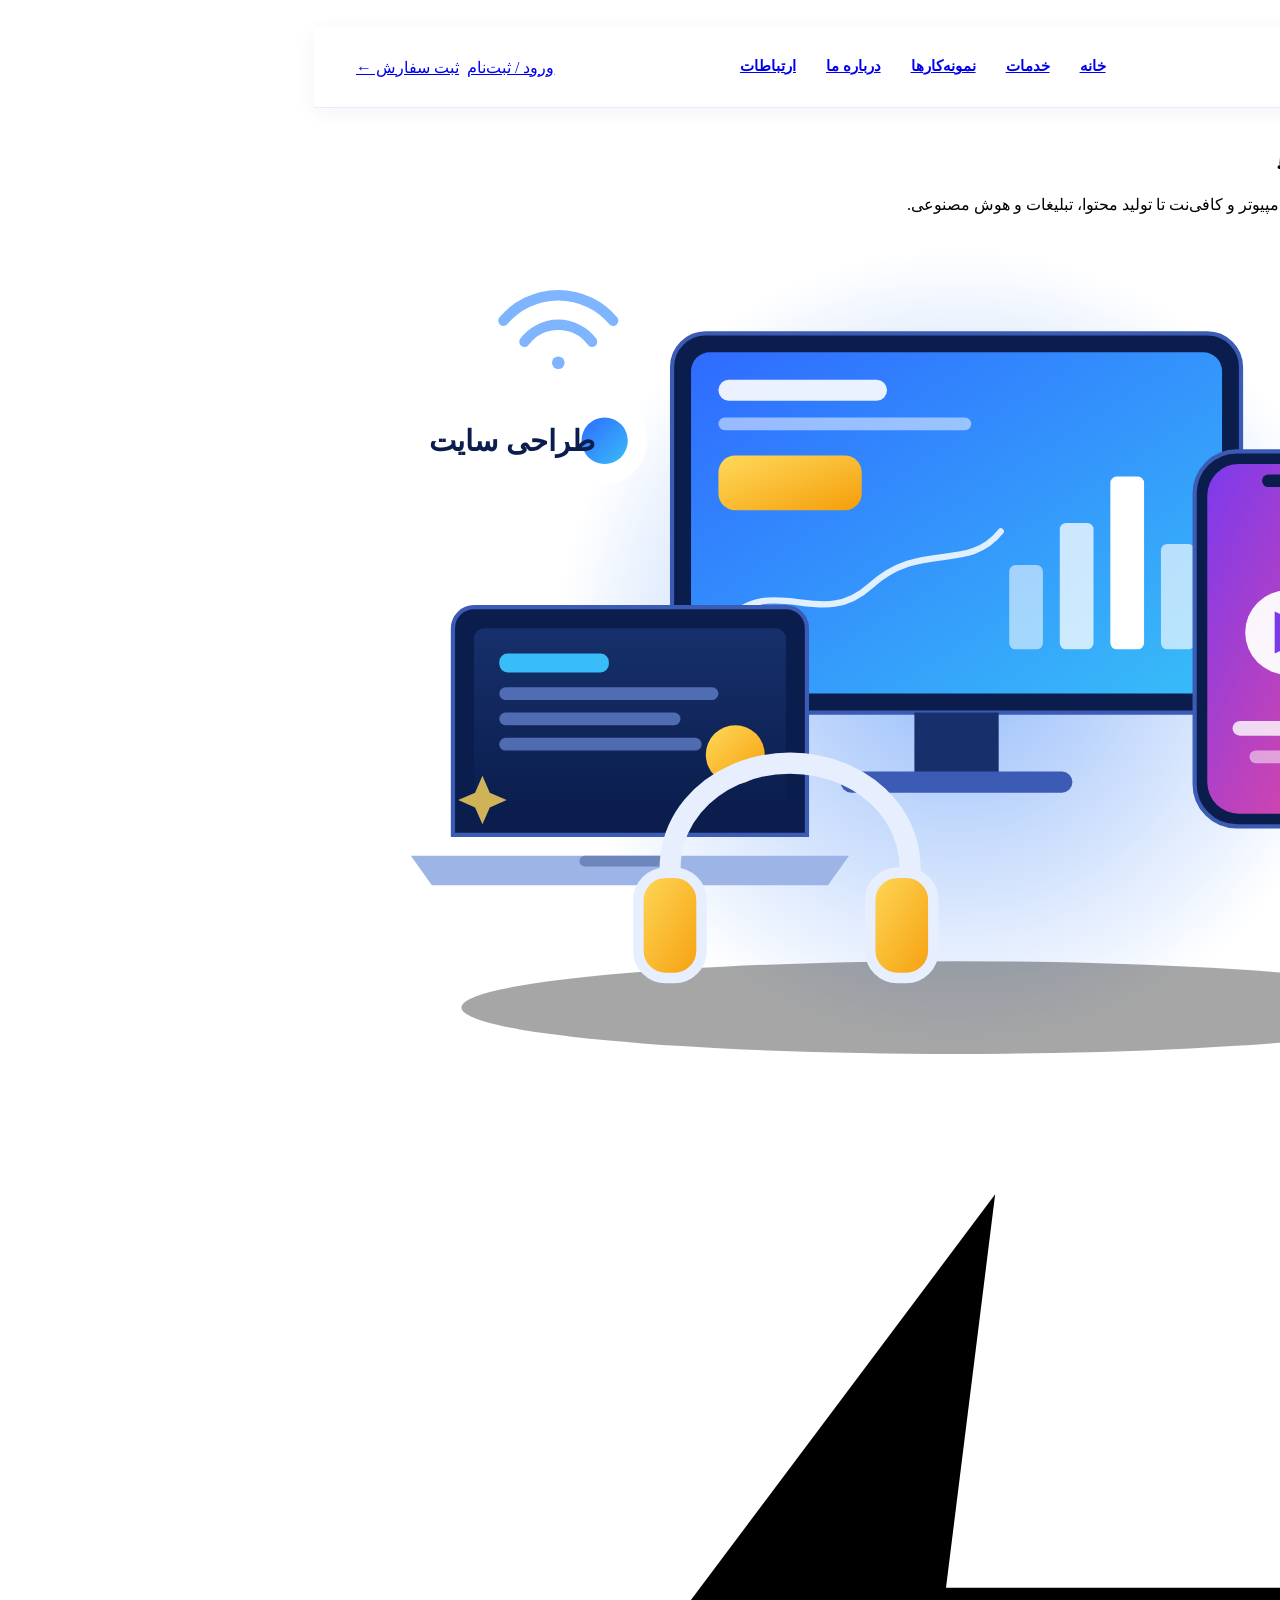
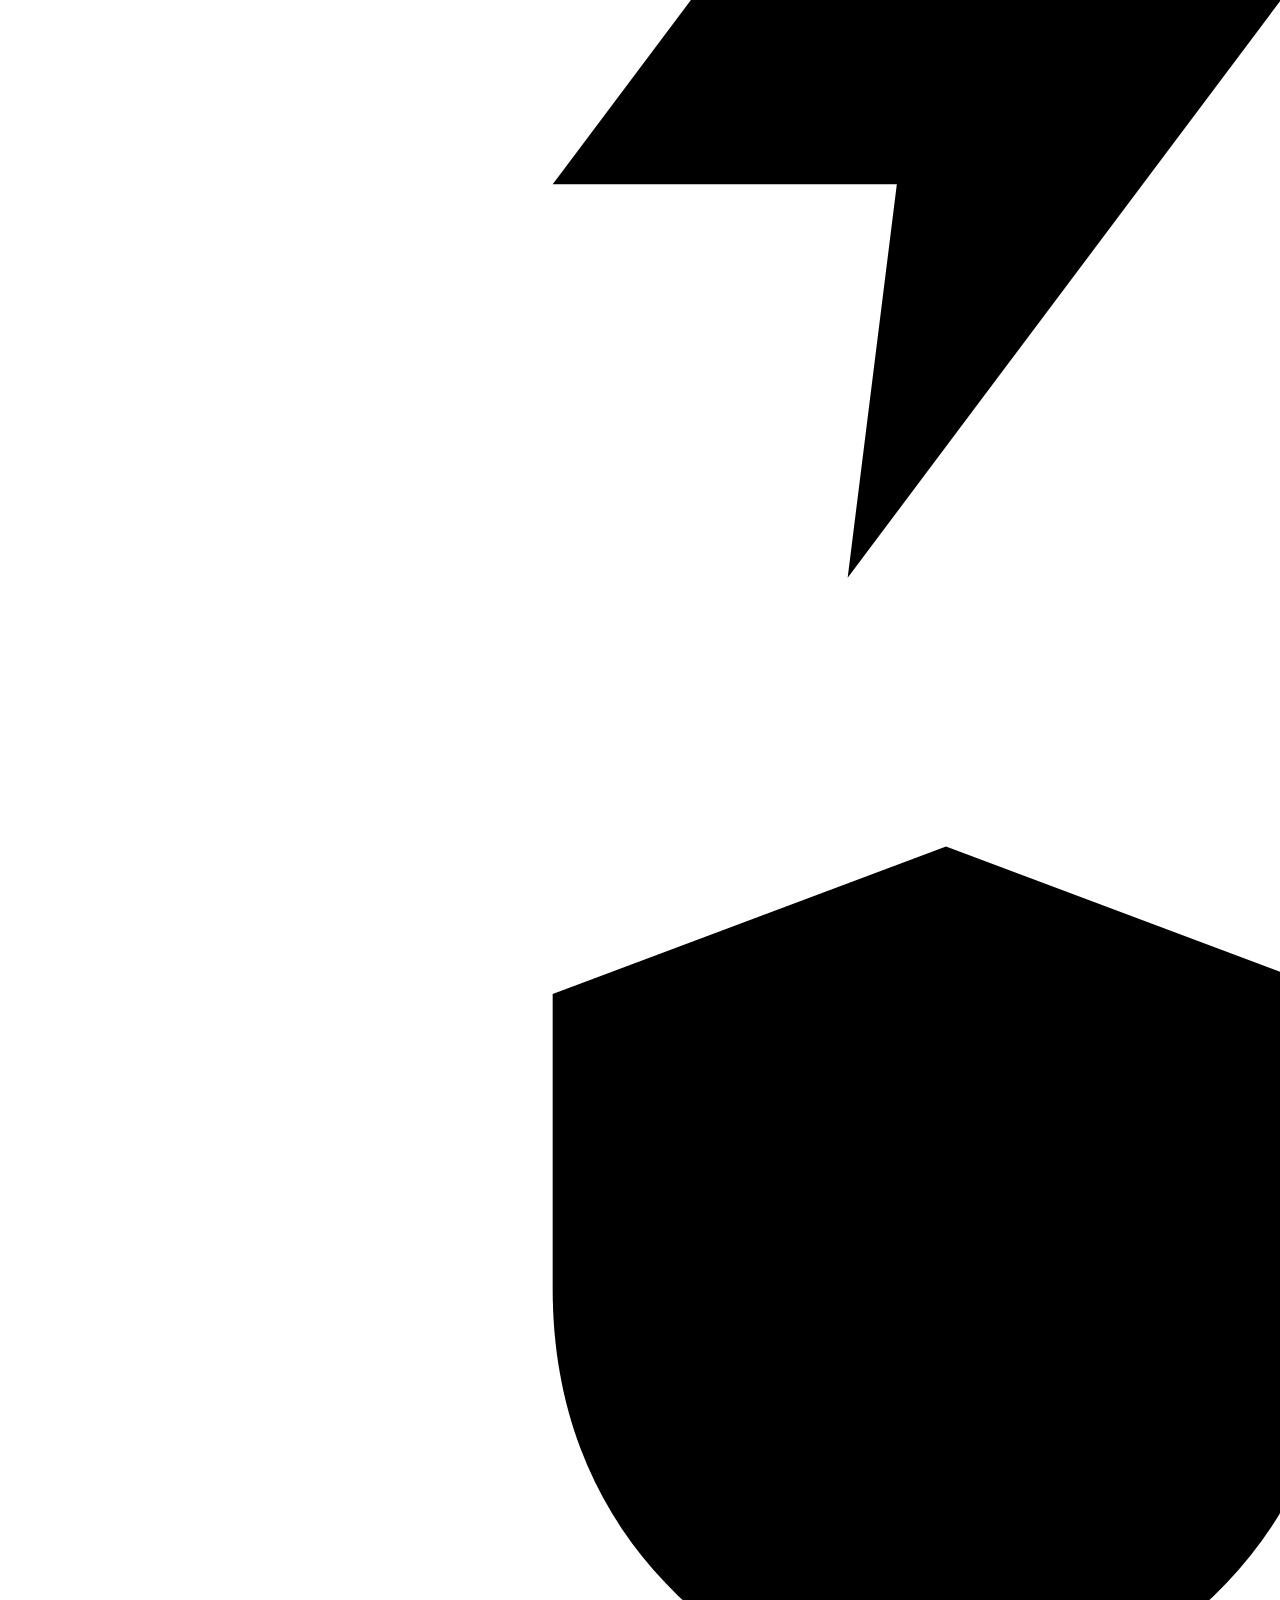
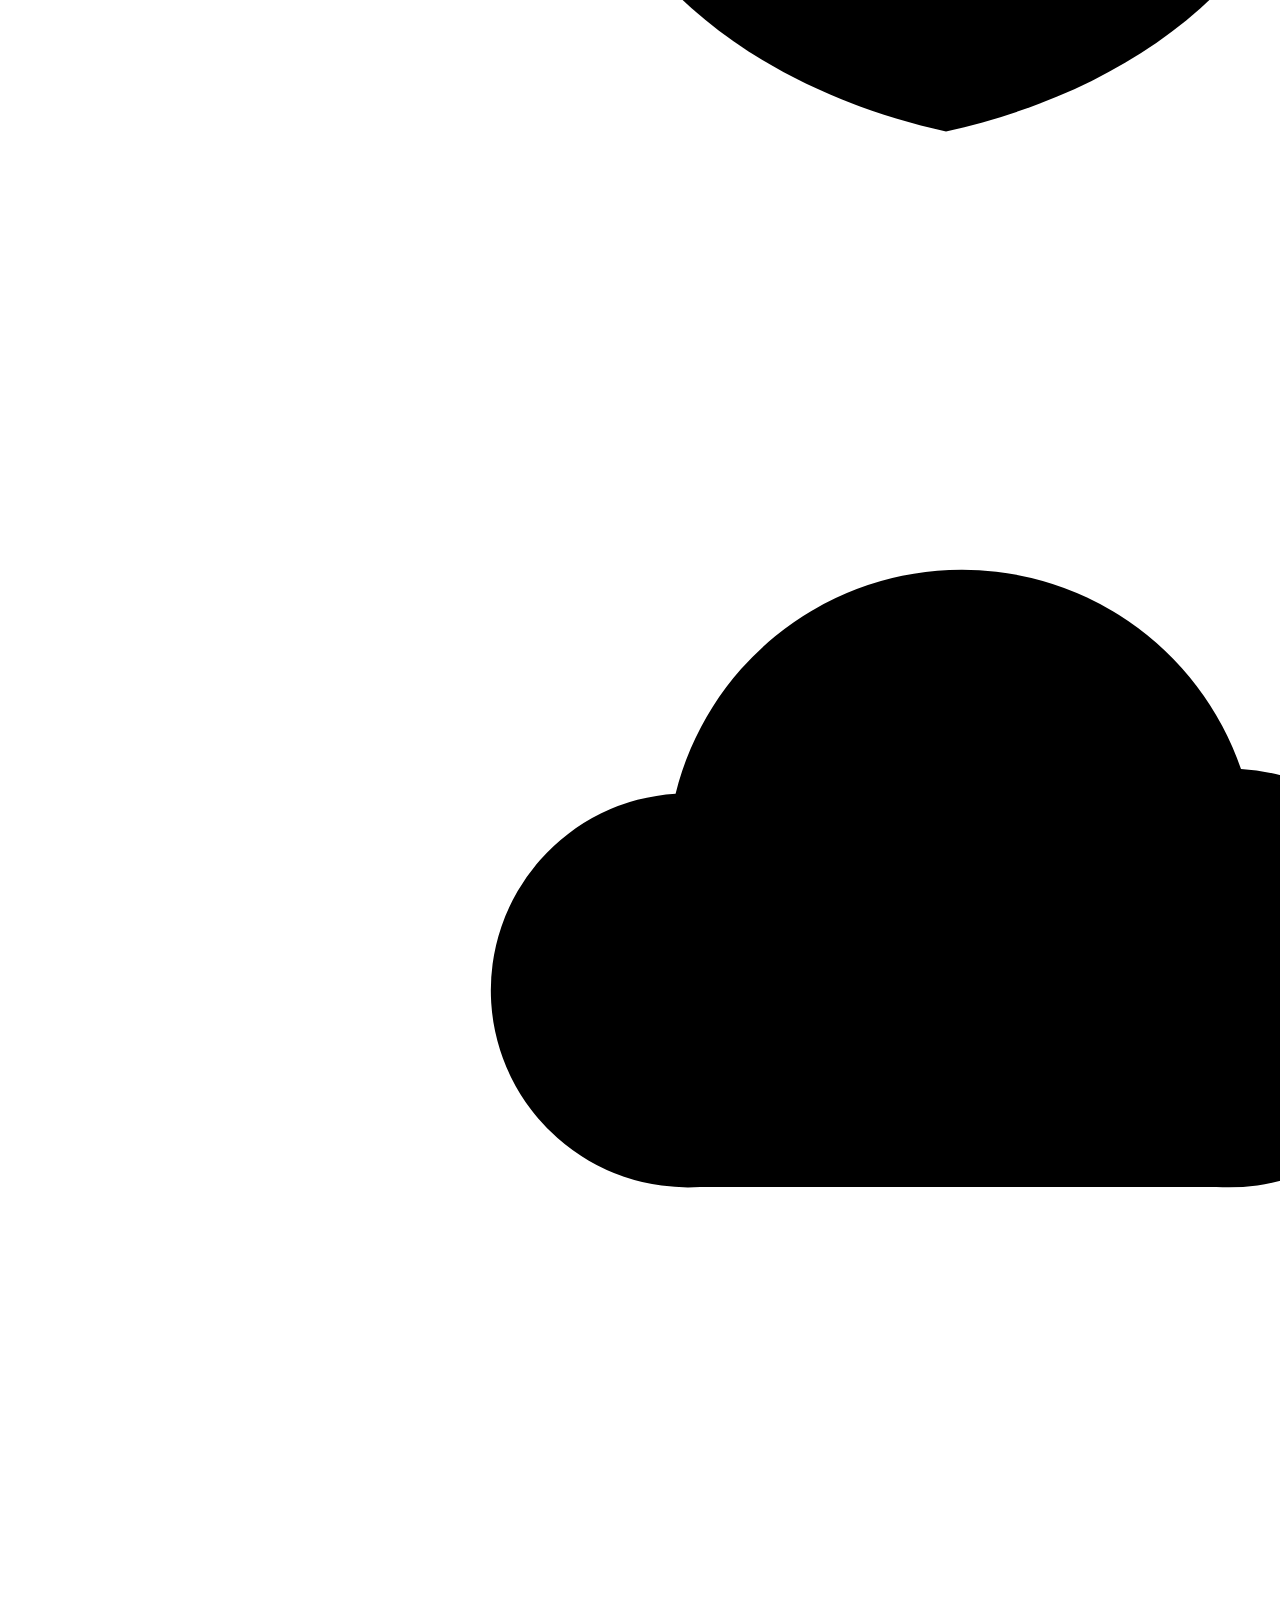
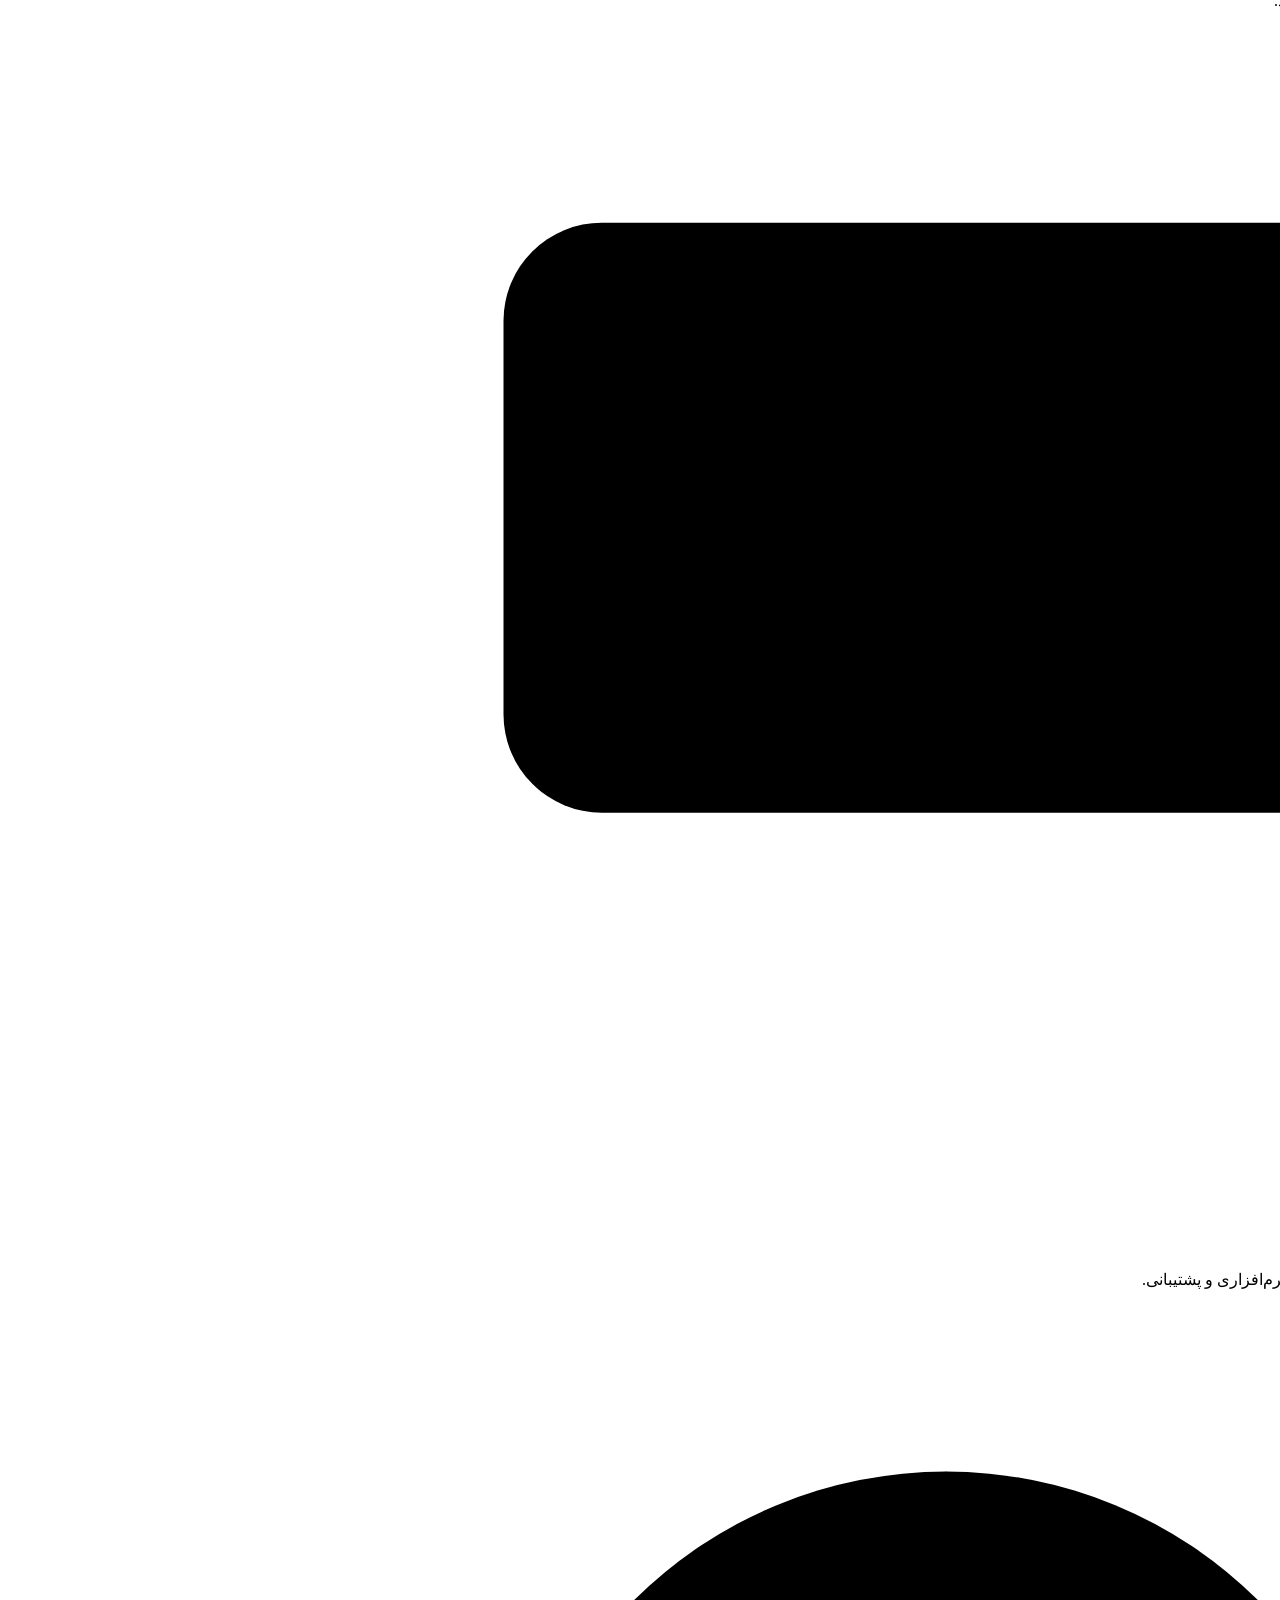
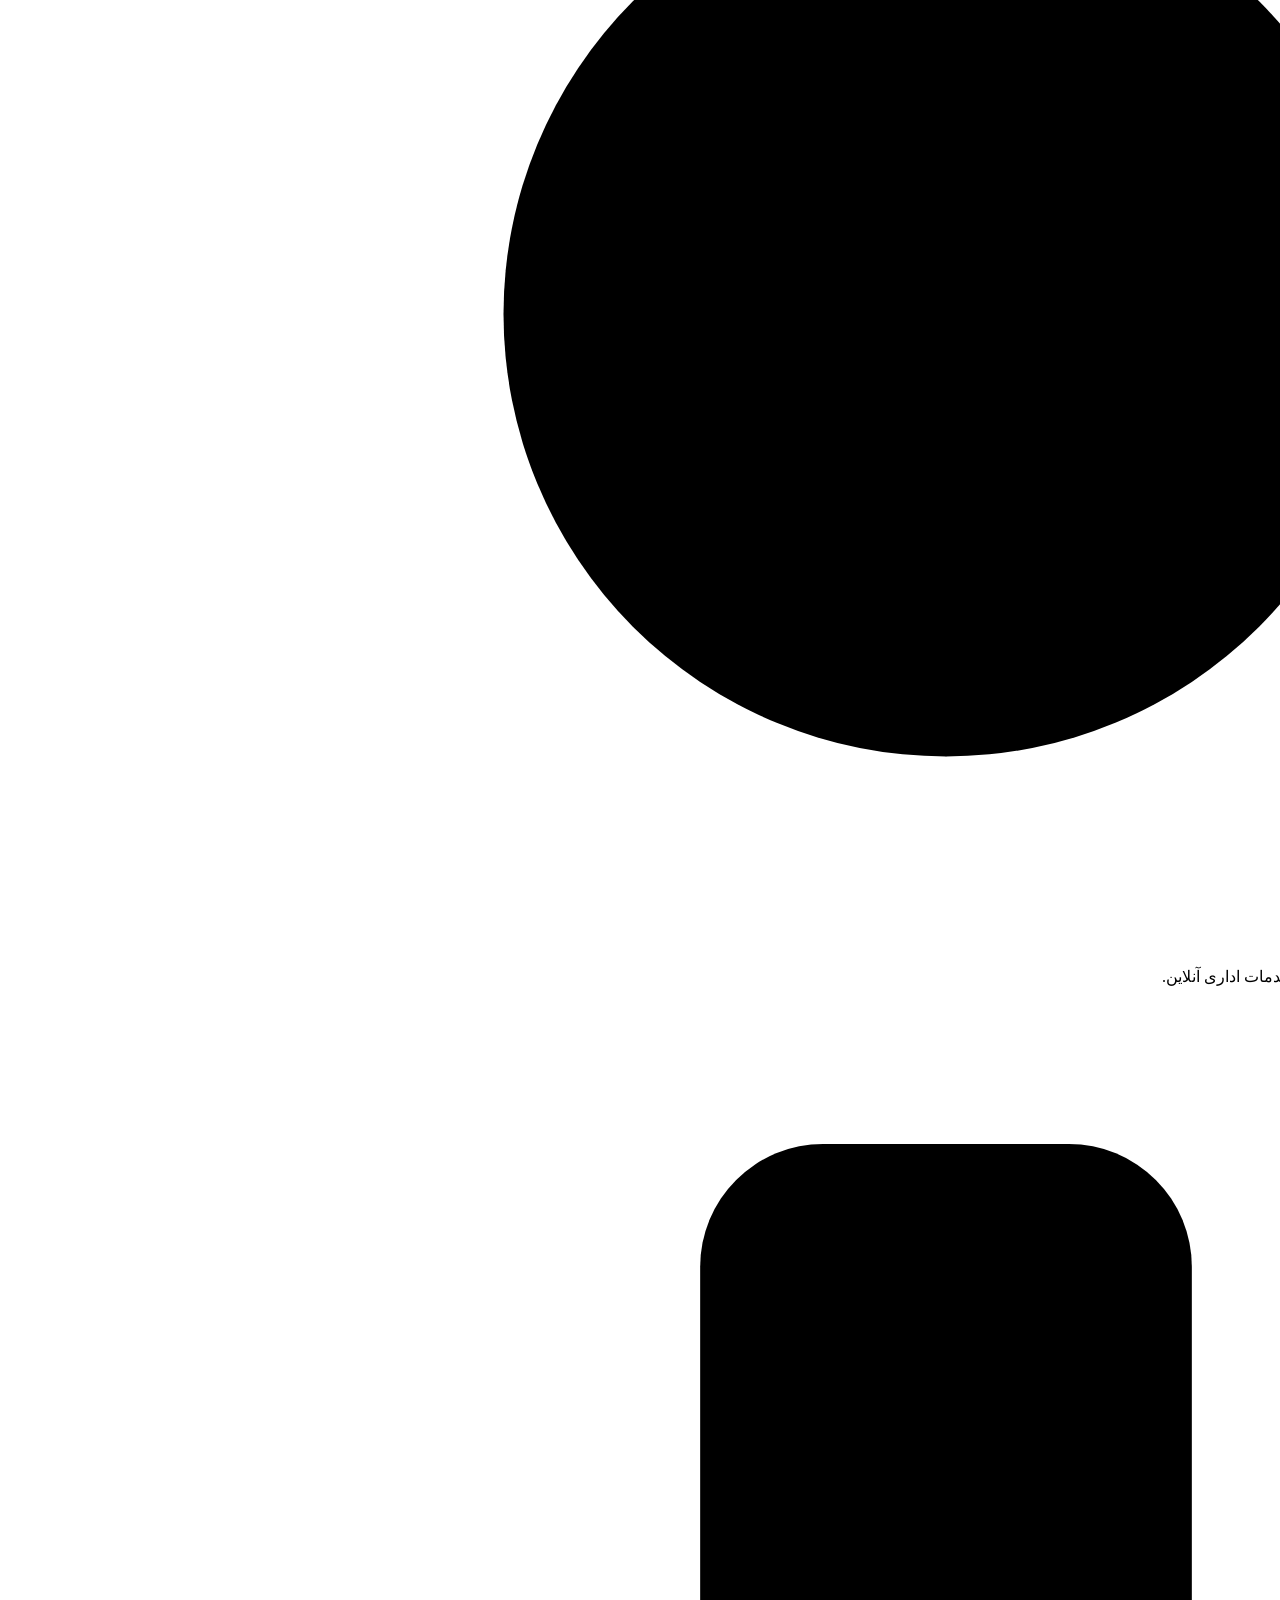
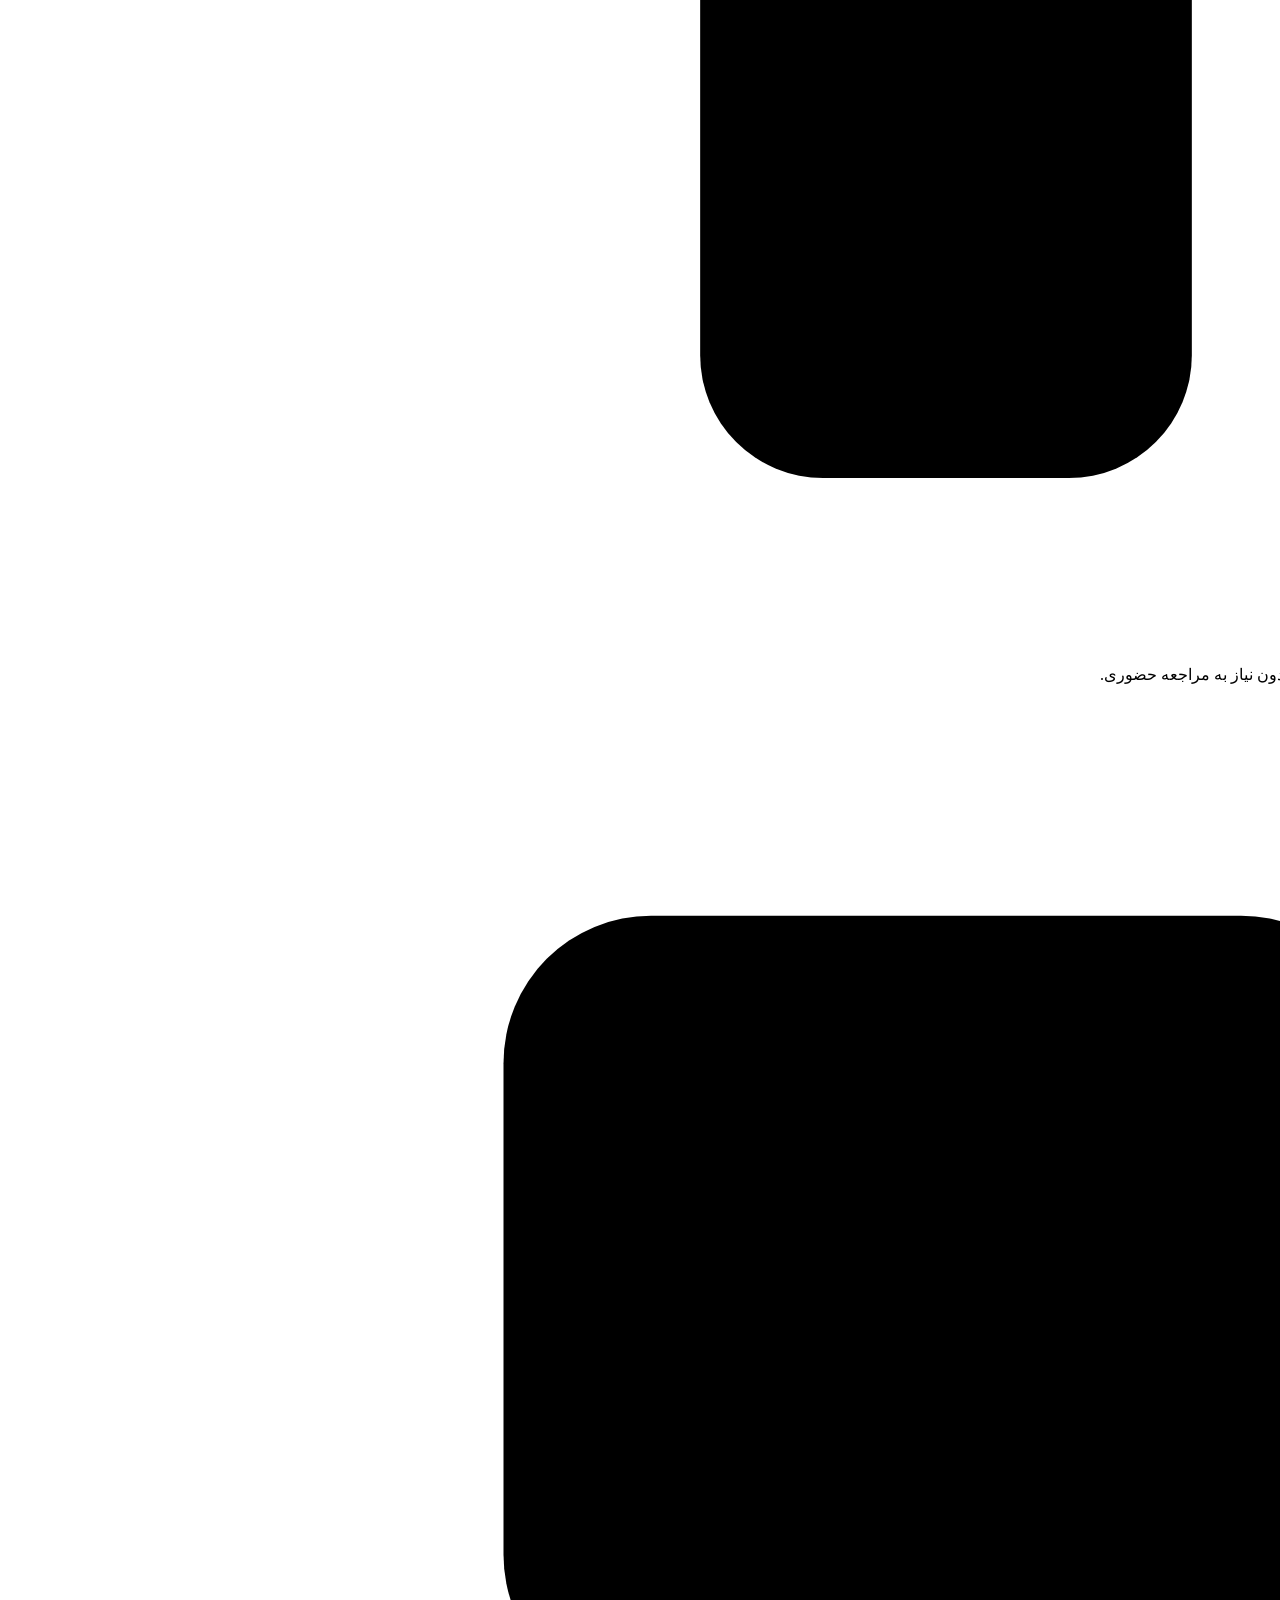
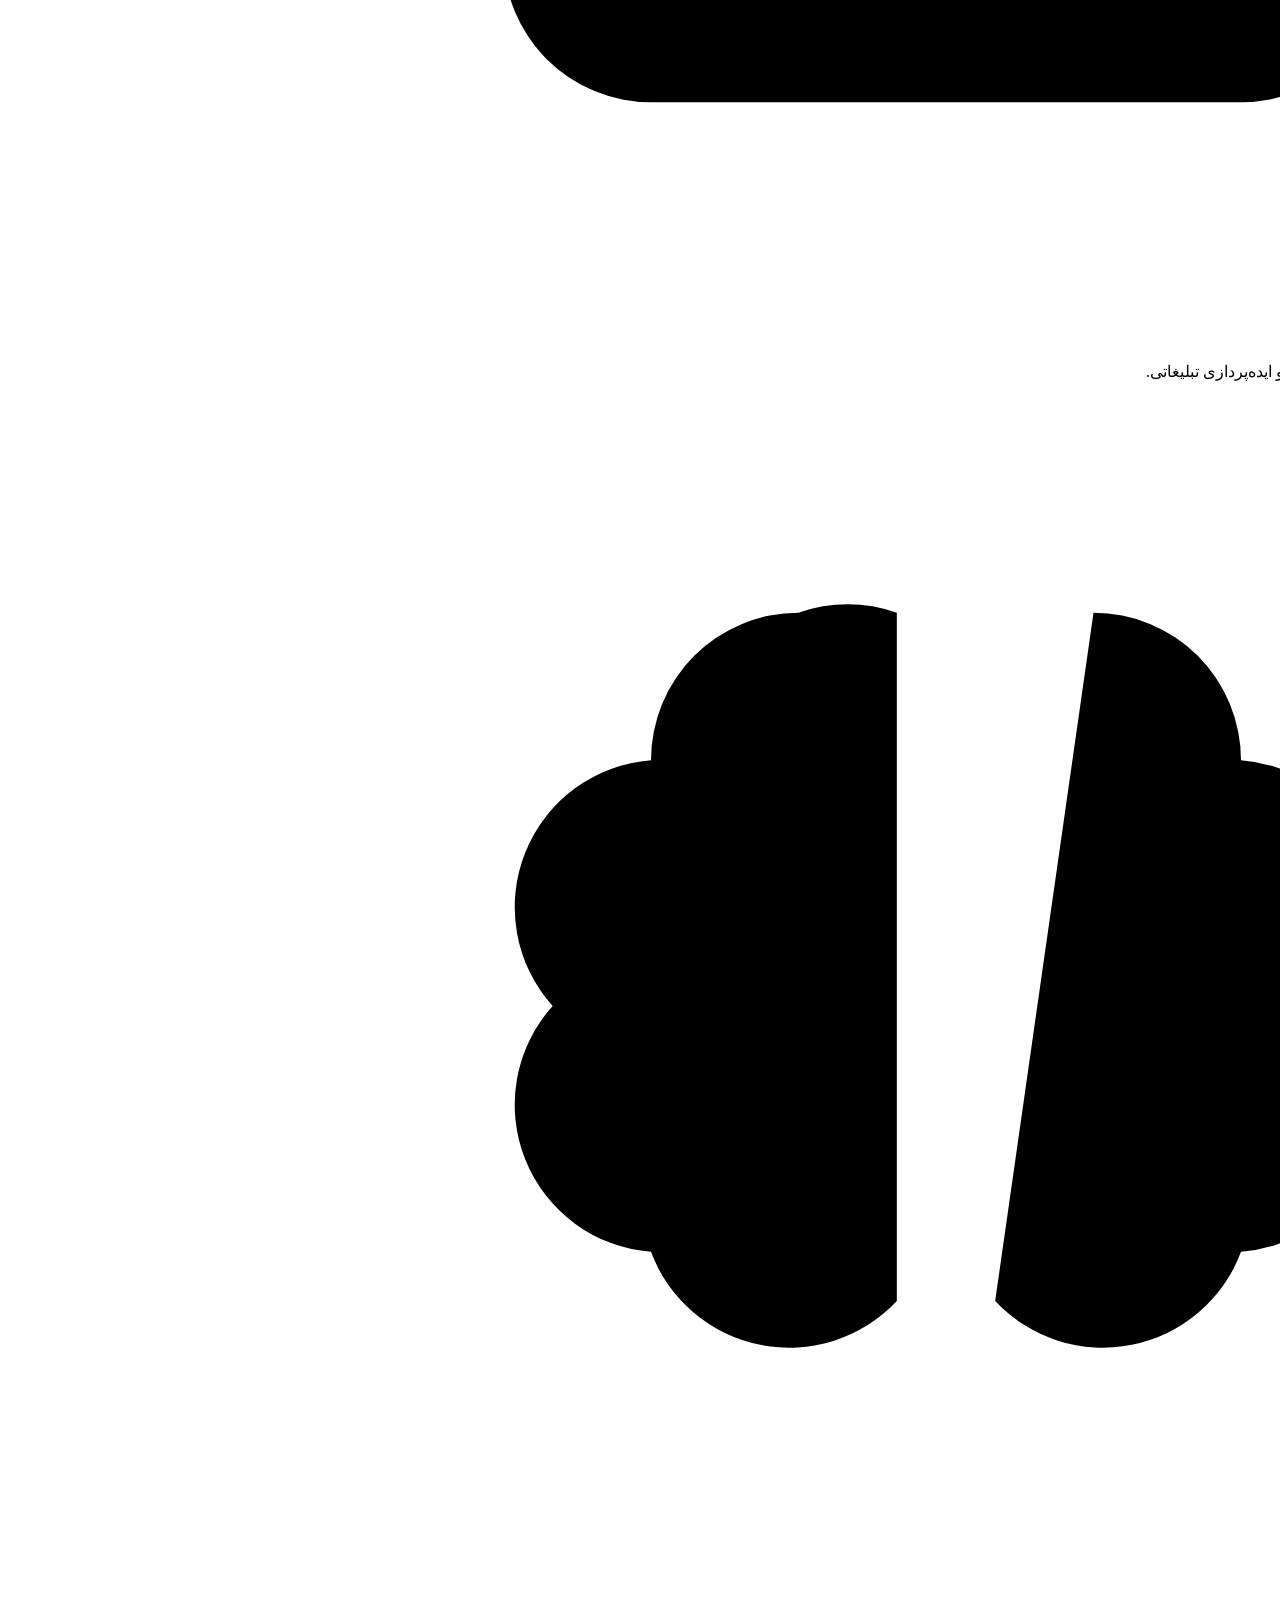
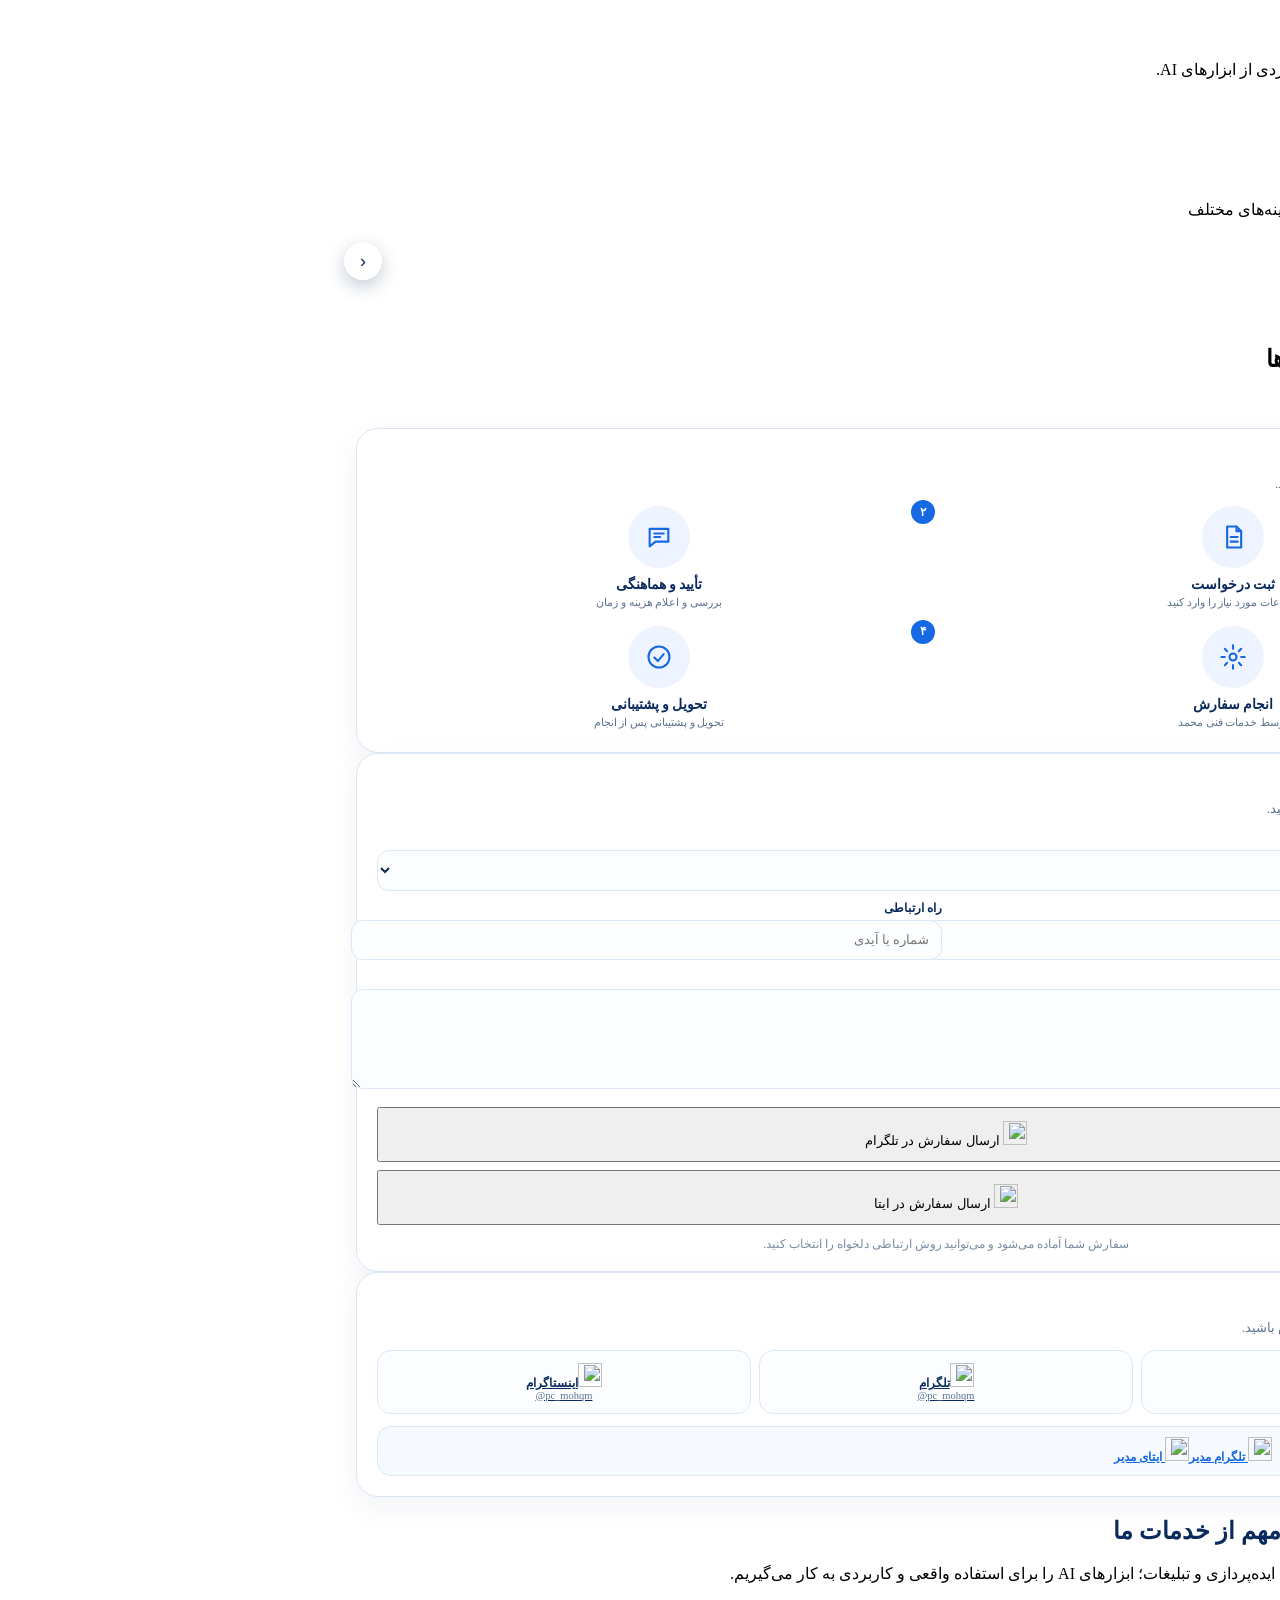
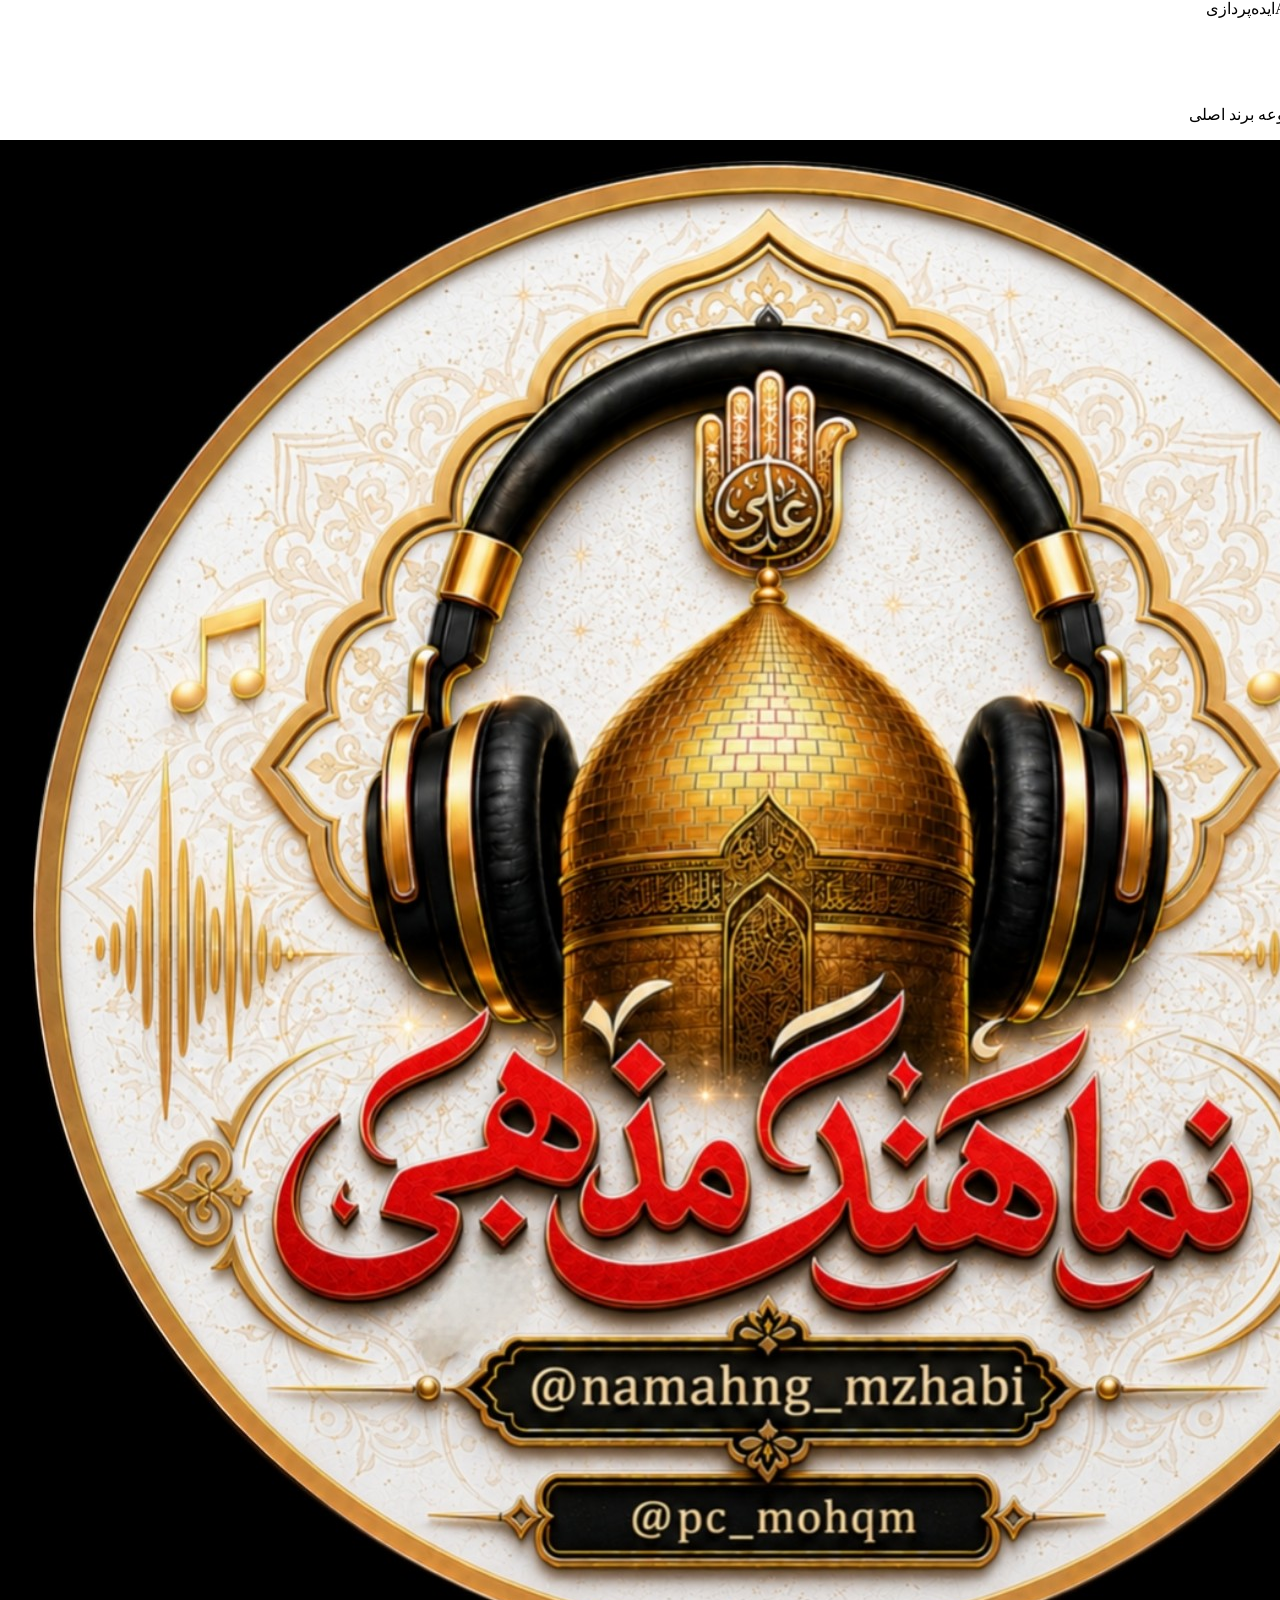
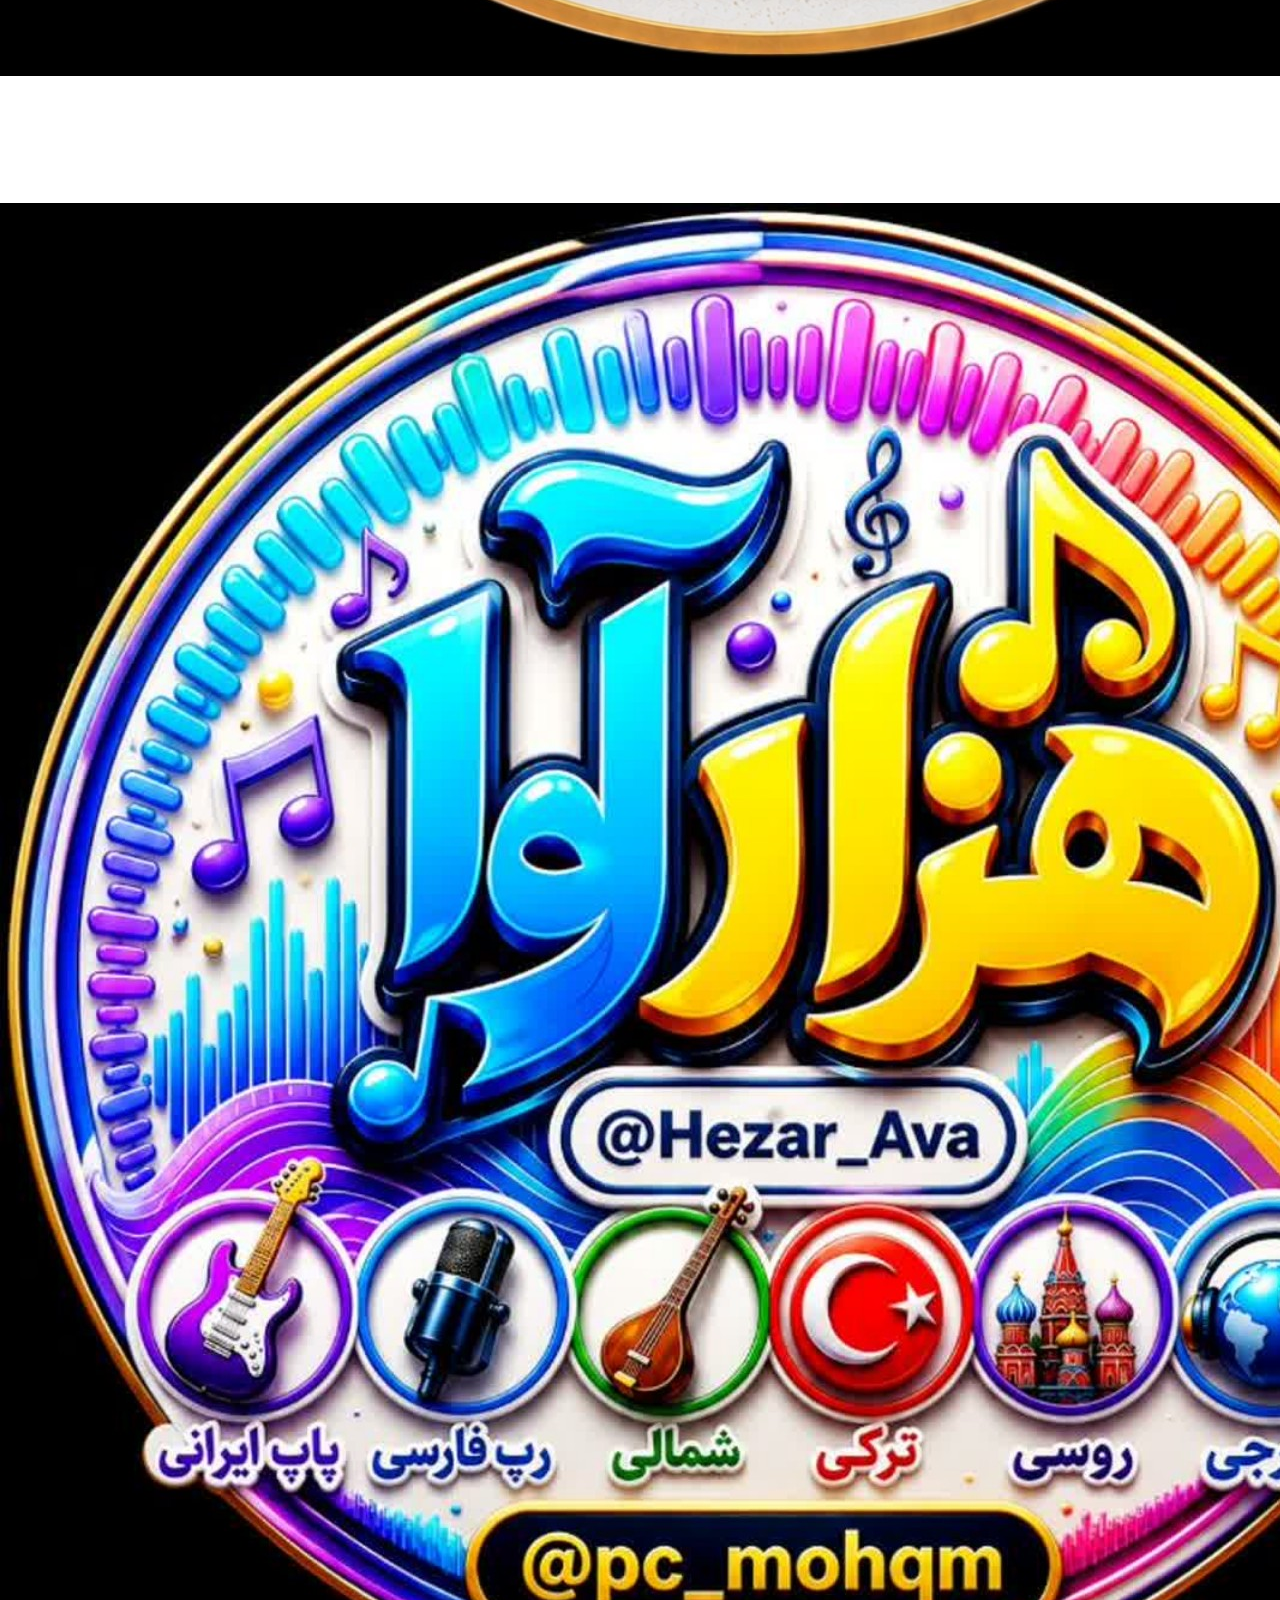
==== commit 320fceb0: "Add files via upload" ====
--- a/index.html
+++ b/index.html
@@ -3,8 +3,8 @@
 <head>
 <meta charset="utf-8">
 <meta name="viewport" content="width=device-width,initial-scale=1,viewport-fit=cover">
-<meta name="theme-color" content="#06152d">
-<meta name="description" content="خدمات فنی محمد؛ خدمات کامپیوتر، کافی‌نت و خدمات آنلاین، مشاوره نرم‌افزاری موبایل، تولید محتوا و تبلیغات با هوش مصنوعی، سریع، دقیق و غیرحضوری برای سراسر ایران.">
+<meta name="theme-color" content="#050f2b">
+<meta name="description" content="خدمات فنی محمد؛ خدمات کامپیوتر، کافی‌نت و خدمات آنلاین، مشاوره نرم‌افزاری موبایل، تولید محتوا و تبلیغات با هوش مصنوعی، سریع، دقیق و غیرحضوری.">
 <meta name="robots" content="index,follow,max-image-preview:large,max-snippet:-1,max-video-preview:-1">
 <meta name="author" content="خدمات فنی محمد">
 <meta property="og:type" content="website"><meta property="og:locale" content="fa_IR"><meta property="og:site_name" content="خدمات فنی محمد">
@@ -12,67 +12,10 @@
 <meta property="og:description" content="کامپیوتر، کافی‌نت، خدمات آنلاین، مشاوره موبایل، تولید محتوا و خدمات هوش مصنوعی؛ سریع، دقیق و غیرحضوری.">
 <meta property="og:image" content="https://pcmohqm.ir/assets/logo-main.png">
 <meta name="twitter:card" content="summary"><meta name="twitter:title" content="خدمات فنی محمد | همه خدمات دیجیتال، یکجا"><meta name="twitter:description" content="خدمات دیجیتال، کامپیوتر، کافی‌نت، مشاوره موبایل و تولید محتوا با AI."><meta name="twitter:image" content="https://pcmohqm.ir/assets/logo-main.png">
-<link rel="icon" href="assets/logo-main.png"><link rel="stylesheet" href="assets/extra.css"><link rel="preload" as="image" href="assets/logo-main.png">
+<link rel="icon" href="assets/logo-main.png"><link rel="preload" as="image" href="assets/logo-main.png">
 <title>خدمات فنی محمد | خدمات کامپیوتر، کافی‌نت و هوش مصنوعی</title>
-<style>
-:root{--navy:#06152d;--navy2:#0b2852;--blue:#0879ed;--cyan:#32c8ff;--gold:#f7c900;--gold2:#ffe96a;--white:#fff;--ink:#102c50;--muted:#60758e;--bg:#f7faff;--line:#d7e5f3;--card:#fff;--shadow:0 18px 55px rgba(4,32,68,.10);--radius:24px}
-*{box-sizing:border-box}html{scroll-behavior:smooth}body{margin:0;background:var(--bg);color:var(--ink);font-family:Tahoma,"Vazirmatn",Arial,sans-serif;line-height:1.85;overflow-x:hidden;padding-bottom:72px}a{text-decoration:none;color:inherit}.wrap{width:min(1180px,calc(100% - 28px));margin:auto}.skip{position:absolute;top:-80px;right:12px;background:var(--gold);color:var(--navy);padding:8px 14px;border-radius:12px;z-index:100}.skip:focus{top:12px}
-header{position:sticky;top:0;z-index:60;background:rgba(255,255,255,.94);backdrop-filter:blur(18px);border-bottom:1px solid #dce8f5;box-shadow:0 6px 25px rgba(4,32,68,.06)}.nav{min-height:72px;display:flex;align-items:center;justify-content:space-between;gap:10px}.brand{display:flex;align-items:center;gap:9px;min-width:0}.brand img{width:48px;height:48px;border-radius:50%;object-fit:cover;box-shadow:0 0 0 2px rgba(255,210,31,.45),0 0 25px rgba(50,200,255,.22)}.brand strong{display:block;color:var(--navy);font-size:16px}.brand small{display:block;color:#60758e;font-size:10px}.navlinks{display:none}.navOrder{background:linear-gradient(135deg,var(--gold2),var(--gold));color:var(--navy);padding:10px 14px;border-radius:14px;font-size:11px;font-weight:950;box-shadow:0 8px 22px rgba(255,210,31,.15)}
-.hero{position:relative;overflow:hidden;color:var(--ink);background:radial-gradient(circle at 82% 12%,rgba(8,121,237,.12),transparent 31%),radial-gradient(circle at 15% 80%,rgba(255,210,31,.12),transparent 26%),linear-gradient(145deg,#ffffff 0%,#eef7ff 55%,#f8fbff 100%);border-bottom:1px solid #dceaf7}.hero:before{content:"";position:absolute;width:420px;height:420px;border:1px solid rgba(50,200,255,.15);border-radius:50%;left:-190px;top:30px;box-shadow:0 0 0 25px rgba(8,121,237,.05),0 0 0 55px rgba(255,210,31,.04)}.hero:after{content:"";position:absolute;inset:auto 0 0;height:100px;background:linear-gradient(transparent,rgba(225,240,252,.5))}.heroGrid{position:relative;z-index:2;padding:32px 0 34px;display:flex;flex-direction:column;gap:26px}.heroCopy{text-align:center}.eyebrow{display:inline-flex;align-items:center;gap:7px;padding:7px 12px;border:1px solid #b9ddf7;background:#eef9ff;border-radius:999px;color:#086dc6;font-size:11px;font-weight:900;box-shadow:inset 0 0 20px rgba(50,200,255,.05)}.dot{width:6px;height:6px;border-radius:50%;background:var(--gold);box-shadow:0 0 12px var(--gold)}h1{font-size:35px;line-height:1.4;margin:13px 0 3px;letter-spacing:-1px}.heroCopy h1 span{color:#d29f00}.heroCopy h2{font-size:22px;margin:0 0 11px;color:var(--navy)}.heroCopy p{font-size:14px;color:#526b85;max-width:500px;margin:0 auto 18px}.actions{display:flex;justify-content:center;gap:8px;flex-wrap:wrap}.btn{min-height:47px;display:inline-flex;align-items:center;justify-content:center;padding:10px 18px;border-radius:15px;font-size:13px;font-weight:950}.btnGold{background:linear-gradient(135deg,#fff07a,#ffd21f);color:#06152d;box-shadow:0 12px 30px rgba(255,210,31,.2)}.btnGlass{border:1px solid #9ed7f7;background:#fff;color:#0873c9;box-shadow:0 8px 22px rgba(8,121,237,.08)}.btnDark{background:#071a35;color:#fff;border:1px solid rgba(255,255,255,.1)}
-.heroVisual{position:relative;width:min(100%,430px);height:290px;margin:auto;display:grid;place-items:center}.logoHalo{position:absolute;width:230px;height:230px;border-radius:50%;background:radial-gradient(circle,rgba(8,121,237,.25),transparent 66%);border:1px solid rgba(50,200,255,.22);box-shadow:0 0 60px rgba(8,121,237,.2)}.logoHalo:before,.logoHalo:after{content:"";position:absolute;border-radius:50%;border:1px solid rgba(255,210,31,.24)}.logoHalo:before{inset:-19px}.logoHalo:after{inset:19px}.mainLogo{position:relative;z-index:3;width:205px;height:205px;object-fit:cover;border-radius:50%;filter:drop-shadow(0 20px 30px rgba(0,0,0,.5));animation:float 5s ease-in-out infinite}.orbit{position:absolute;border:1px dashed rgba(50,200,255,.35);border-radius:50%;width:275px;height:100px;transform:rotate(-18deg);z-index:2}.chip{position:absolute;z-index:4;display:flex;align-items:center;gap:5px;padding:7px 10px;border-radius:12px;background:rgba(4,18,40,.9);border:1px solid rgba(255,210,31,.4);box-shadow:0 10px 25px rgba(0,0,0,.28);font-size:8px;font-weight:900}.chip b{color:var(--gold)}.c1{top:20px;right:2px}.c2{top:95px;left:2px}.c3{bottom:22px;right:16px}.c4{bottom:2px;left:27px}.signal{position:absolute;width:9px;height:9px;border-radius:50%;background:var(--gold);box-shadow:0 0 16px var(--gold)}.s1{top:37px;left:80px}.s2{top:65px;right:75px}.s3{bottom:48px;left:90px}@keyframes float{50%{transform:translateY(-7px)}}
-.trust{position:relative;z-index:8;margin-top:-10px;background:rgba(255,255,255,.97);border:1px solid var(--line);border-radius:22px;padding:10px;display:grid;grid-template-columns:1fr 1fr;gap:8px;box-shadow:var(--shadow)}.trustItem{display:flex;align-items:center;gap:8px;padding:10px;border-radius:15px;background:linear-gradient(145deg,#fff,#f2f8ff);border:1px solid #e7eff7}.trustIcon{width:35px;height:35px;display:grid;place-items:center;flex:none;border-radius:11px;background:linear-gradient(145deg,#e7f6ff,#fff);border:1px solid #c9e9ff;color:var(--blue);font-weight:950}.trustItem b{display:block;font-size:12px}.trustItem span{display:block;color:var(--muted);font-size:10px}
-main{padding-bottom:10px}.section{padding-top:40px}.sectionHead{display:flex;align-items:end;justify-content:space-between;gap:10px;margin-bottom:15px}.sectionHead h2{font-size:27px;line-height:1.4;margin:0}.sectionHead p{font-size:12px;color:var(--muted);margin:3px 0 0}.sectionTag{font-size:11px;color:var(--blue);font-weight:950;background:#e8f5ff;padding:6px 9px;border-radius:999px;white-space:nowrap}
-.services{display:grid;grid-template-columns:1fr 1fr;gap:10px}.service{position:relative;overflow:hidden;background:linear-gradient(145deg,#fff,#f8fbff);border:1px solid var(--line);border-radius:21px;padding:16px;box-shadow:0 10px 30px rgba(14,54,98,.07);transition:.25s}.service:hover{transform:translateY(-3px);box-shadow:0 17px 38px rgba(14,54,98,.12);border-color:#b7dcfb}.service:before{content:"";position:absolute;width:100px;height:100px;border-radius:50%;left:-48px;bottom:-48px;background:rgba(8,121,237,.06)}.service.feature{grid-column:1/-1;background:linear-gradient(145deg,#fff,#eaf6ff);border-color:#b9e0fc;box-shadow:0 14px 38px rgba(8,121,237,.1)}.serviceIcon{width:47px;height:47px;display:grid;place-items:center;border-radius:15px;background:linear-gradient(145deg,#071a35,#0b4281);color:var(--gold);font-size:21px;box-shadow:inset 0 0 0 1px rgba(255,255,255,.1),0 10px 20px rgba(4,25,55,.18)}.service h3{font-size:17px;margin:10px 0 4px}.service p{font-size:12px;color:var(--muted);line-height:1.95;margin:0 0 9px}.service a{font-size:11px;color:var(--blue);font-weight:950}
-.process{margin-top:12px;display:grid;grid-template-columns:1fr 1fr;gap:9px}.step{background:#fff;border:1px solid var(--line);border-radius:18px;padding:13px;position:relative}.stepNo{width:28px;height:28px;display:grid;place-items:center;border-radius:9px;background:var(--navy);color:var(--gold);font-size:10px;font-weight:950}.step h3{font-size:13px;margin:8px 0 3px}.step p{font-size:11px;color:var(--muted);margin:0}.step:not(:last-child):after{content:"↓";position:absolute;left:-9px;top:32px;color:var(--gold);font-weight:950;display:none}
-.request{margin-top:40px;border-radius:28px;overflow:hidden;background:linear-gradient(145deg,#06172f,#092e61);color:#fff;box-shadow:0 22px 55px rgba(4,24,52,.2);border:1px solid rgba(50,200,255,.16);display:grid}.requestIntro{padding:23px 18px 16px;background:radial-gradient(circle at 15% 20%,rgba(255,210,31,.13),transparent 30%)}.requestIntro h2{font-size:24px;margin:0}.requestIntro p{font-size:12px;color:#c4d8ee;margin:4px 0 13px}.managerLinks{display:grid;grid-template-columns:1fr 1fr;gap:8px}.managerLink{display:flex;align-items:center;gap:7px;padding:10px;border-radius:15px;background:rgba(255,255,255,.06);border:1px solid rgba(255,255,255,.11)}.micon{width:31px;height:31px;display:grid;place-items:center;border-radius:10px;background:var(--gold);color:var(--navy);font-weight:950}.managerLink b{display:block;font-size:11px}.managerLink small{display:block;font-size:9px;color:#9fb8d5}.requestForm{padding:18px;background:#fff;color:var(--ink)}.field{margin-bottom:11px}.field label{display:block;font-size:11px;font-weight:900;margin-bottom:5px}.field input,.field select,.field textarea{width:100%;border:1px solid #d6e3ef;border-radius:13px;padding:10px 11px;font:inherit;font-size:12px;outline:none;background:#f9fbfe;color:var(--ink)}.field input:focus,.field select:focus,.field textarea:focus{border-color:var(--cyan);box-shadow:0 0 0 3px rgba(50,200,255,.1)}.field textarea{min-height:90px;resize:vertical}.two{display:grid;grid-template-columns:1fr 1fr;gap:8px}.submit{width:100%;border:0;border-radius:14px;min-height:48px;background:linear-gradient(135deg,#fff078,#ffd21f);color:var(--navy);font:inherit;font-size:12px;font-weight:950;cursor:pointer;box-shadow:0 10px 25px rgba(255,210,31,.2)}
-.aboutGrid{display:grid;gap:10px}.aboutText,.why,.aiBox,.mediaCard,.training,.faqItem{background:#fff;border:1px solid var(--line);border-radius:20px;box-shadow:0 9px 28px rgba(14,54,98,.06)}.aboutText{padding:17px}.aboutText p{font-size:9px;color:#526b86;margin:0}.whyGrid{display:grid;grid-template-columns:1fr 1fr;gap:8px}.why{padding:13px}.why b{display:block;font-size:9px}.why span{display:block;font-size:7px;color:var(--muted);margin-top:2px}
-.aiBox{margin-top:40px;padding:22px;color:#fff;background:radial-gradient(circle at 80% 20%,rgba(8,121,237,.55),transparent 30%),linear-gradient(145deg,#041126,#082b5c);border-color:rgba(50,200,255,.18);box-shadow:0 20px 50px rgba(4,25,54,.18)}.aiBox h2{font-size:19px;margin:0 0 5px}.aiBox p{font-size:8px;color:#c7daee;margin:0}.aiPills{display:flex;flex-wrap:wrap;gap:7px;margin-top:14px}.aiPill{font-size:7px;padding:7px 9px;border:1px solid rgba(255,255,255,.13);background:rgba(255,255,255,.06);border-radius:999px;color:#dff5ff}
-.orderActions{display:grid;grid-template-columns:1fr 1fr;gap:9px}.submitEitaa{background:linear-gradient(135deg,#f5fbff,#dff2ff);color:#086dc6;border:1px solid #9ed7f7;box-shadow:none}.contactPanel{margin-top:40px;padding:24px;border-radius:28px;background:linear-gradient(145deg,#ffffff,#eef7ff);border:1px solid #cfe3f3;box-shadow:var(--shadow);position:relative;overflow:hidden}.contactPanel:before{content:"";position:absolute;width:180px;height:180px;border-radius:50%;left:-80px;bottom:-90px;background:rgba(8,121,237,.06)}.contactHead{text-align:center;position:relative;z-index:1}.contactHead h2{font-size:25px;margin:0 0 4px;color:var(--navy)}.contactHead p{font-size:12px;color:var(--muted);margin:0}.contactGrid{display:grid;grid-template-columns:1fr 1fr;gap:10px;margin-top:18px;position:relative;z-index:1}.contactCard{display:flex;align-items:center;gap:11px;padding:14px;border-radius:19px;background:#fff;border:1px solid #d9e8f5;box-shadow:0 8px 25px rgba(8,60,110,.06);transition:.2s}.contactCard:hover{transform:translateY(-2px);box-shadow:0 14px 30px rgba(8,60,110,.1)}.contactIcon{width:45px;height:45px;display:grid;place-items:center;border-radius:14px;background:linear-gradient(145deg,#06204a,#0b63b7);color:var(--gold);font-size:19px;flex:none}.contactCard b{display:block;font-size:13px;color:var(--navy)}.contactCard small{display:block;font-size:10px;color:var(--muted);margin-top:2px}.managerContact{grid-column:1/-1;background:linear-gradient(145deg,#fffdf0,#fff9d6);border-color:#f0df8a}.managerContact .contactIcon{background:linear-gradient(145deg,#f8c900,#ffe76a);color:var(--navy)}.managerWays{display:flex;gap:6px;flex-wrap:wrap;margin-top:5px}.managerWays a{font-size:10px;font-weight:900;padding:5px 8px;border-radius:8px;background:#fff;border:1px solid #eadb8e;color:#0b5f9f}.mediaGrid{display:grid;gap:10px}.mediaCard{padding:13px;display:flex;gap:12px;align-items:center}.mediaCard img{width:70px;height:70px;object-fit:cover;border-radius:18px;border:2px solid var(--gold);flex:none}.mediaCard h3{font-size:14px;margin:0}.mediaCard p{font-size:10px;color:var(--muted);margin:2px 0 7px}.mediaButtons{display:flex;gap:6px}.mediaButtons a{font-size:9px;font-weight:900;padding:5px 8px;border-radius:8px;background:#e8f7ff;color:#0670d9}.mediaButtons .tg{color:#0879ed}.training{margin-top:10px;padding:15px;display:flex;align-items:center;justify-content:space-between;gap:10px;background:linear-gradient(145deg,#fff,#fff9d9);border-color:#f0e5a7}.training h3{font-size:13px;margin:0}.training p{font-size:10px;color:var(--muted);margin:2px 0 0}.badge{font-size:10px;font-weight:950;background:var(--gold);color:var(--navy);padding:6px 9px;border-radius:999px;white-space:nowrap}
-.faq{display:grid;gap:8px}.faqItem{padding:0;overflow:hidden}.faqItem summary{cursor:pointer;padding:13px;font-size:9px;font-weight:900;list-style:none}.faqItem summary::-webkit-details-marker{display:none}.faqItem summary:before{content:"+";display:inline-grid;place-items:center;width:22px;height:22px;border-radius:7px;background:#edf7ff;color:var(--blue);margin-left:7px}.faqItem[open] summary:before{content:"−"}.faqItem p{font-size:12px;color:var(--muted);padding:0 13px 13px;margin:0}
-.final{margin-top:40px;text-align:center;padding:28px 16px;border-radius:27px;color:#fff;background:linear-gradient(145deg,#06172f,#0b3975);box-shadow:0 20px 50px rgba(4,24,52,.18)}.final h2{font-size:20px;margin:0}.final p{font-size:8px;color:#c6d9ed;margin:4px 0 14px}.foot{margin-top:38px;background:#030d1e;color:#fff;padding:32px 0 20px}.footGrid{display:grid;gap:20px}.foot h3{font-size:13px;margin:7px 0 2px}.foot h4{font-size:9px;color:var(--gold);margin:0 0 7px}.foot p,.foot a{font-size:7px;color:#9bb1cb;display:block;margin:4px 0}.footLogo{width:58px;height:58px;border-radius:50%;object-fit:cover;border:2px solid rgba(255,210,31,.55)}.social{display:flex;gap:6px;flex-wrap:wrap;margin-top:7px}.social a{padding:5px 7px;border:1px solid rgba(255,255,255,.09);border-radius:8px}.copy{border-top:1px solid rgba(255,255,255,.08);margin-top:20px;padding-top:12px;color:#6f88a6;font-size:7px}
-.bottomBar{position:fixed;z-index:80;bottom:0;right:0;left:0;padding:8px max(10px,env(safe-area-inset-right)) max(8px,env(safe-area-inset-bottom)) max(10px,env(safe-area-inset-left));display:grid;grid-template-columns:1fr 1fr;gap:8px;background:rgba(3,13,30,.94);backdrop-filter:blur(15px);border-top:1px solid rgba(255,255,255,.1)}.bottomBar a{min-height:45px;display:flex;align-items:center;justify-content:center;border-radius:13px;font-size:11px;font-weight:950}.bottomBar .eitaa{background:#fff;color:#0574d6}.bottomBar .telegram{background:linear-gradient(135deg,#28b7ff,#0879ed);color:#fff}
-@media(min-width:700px){body{padding-bottom:0}.wrap{width:min(1180px,calc(100% - 48px))}.nav{min-height:82px}.brand img{width:56px;height:56px}.brand strong{font-size:17px}.brand small{font-size:12px}.navOrder{font-size:10px;padding:10px 15px}.navlinks{display:flex;align-items:center;gap:18px;color:#36536f;font-size:12px;font-weight:800}.navlinks a:hover{color:var(--gold)}.heroGrid{padding:58px 0 48px;display:grid;grid-template-columns:1.05fr .95fr;align-items:center;gap:20px}.heroCopy{text-align:right}.heroCopy .actions{justify-content:flex-start}.heroCopy h1{font-size:48px}.heroCopy h2{font-size:23px}.heroCopy p{font-size:12px;margin-right:0}.heroVisual{height:390px}.mainLogo{width:290px;height:290px}.logoHalo{width:320px;height:320px}.orbit{width:390px;height:145px}.chip{font-size:9px;padding:9px 12px}.trust{grid-template-columns:repeat(4,1fr);padding:12px}.services{grid-template-columns:repeat(3,1fr);gap:14px}.service.feature{grid-column:span 2}.service{padding:19px}.service h3{font-size:14px}.service p{font-size:9px}.process{grid-template-columns:repeat(4,1fr);gap:12px}.step:not(:last-child):after{display:block}.request{grid-template-columns:.82fr 1.18fr}.requestIntro{padding:30px}.requestForm{padding:27px}.aboutGrid{grid-template-columns:1fr 1fr}.mediaGrid{grid-template-columns:1fr 1fr}.footGrid{grid-template-columns:1.5fr 1fr 1fr 1.2fr}.bottomBar{display:none}.sectionHead h2{font-size:25px}.sectionHead p{font-size:9px}}
-@media(min-width:1000px){.heroGrid{grid-template-columns:1fr 1fr}.heroCopy h1{font-size:56px}.heroCopy h2{font-size:26px}.heroVisual{height:430px}.mainLogo{width:330px;height:330px}.logoHalo{width:370px;height:370px}.services{grid-template-columns:repeat(4,1fr)}.service.feature{grid-column:span 2}.service:nth-child(2){grid-column:span 1}.aiBox{padding:30px}.footGrid{gap:35px}}
-@media(prefers-reduced-motion:reduce){html{scroll-behavior:auto}.mainLogo{animation:none}.service{transition:none}}
-
-/* V4 refinements — mobile first */
-body{padding-bottom:0;font-size:16px} .skip{font-size:13px}
-.heroGrid{padding-top:30px}.heroCopy h1{font-size:39px}.heroCopy h2{font-size:24px}.heroCopy p{font-size:16px;line-height:2.05}.eyebrow{font-size:13px}.btn{font-size:14px;min-height:52px;padding:11px 20px}
-.section{padding-top:46px}.sectionHead h2{font-size:30px}.sectionHead p{font-size:13px}
-.service h3{font-size:18px}.service p{font-size:14px;line-height:2}.service a{font-size:13px}.trustItem b{font-size:13px}.trustItem span{font-size:11px}
-.process .step h3{font-size:15px}.process .step p{font-size:12px}
-.requestIntro h2{font-size:27px}.requestIntro p{font-size:14px}.managerLink b{font-size:13px}.managerLink small{font-size:11px}.field label{font-size:13px}.field input,.field select,.field textarea{font-size:14px}
-.contactHead h2{font-size:29px}.contactHead p{font-size:13px}.contactCard b{font-size:15px}.contactCard small{font-size:11px}
-.faqItem summary{font-size:14px;padding:15px}.faqItem p{font-size:13px;line-height:2}
-.aboutStory{display:grid;gap:18px}.aboutText{background:linear-gradient(145deg,#fff,#f4faff);border:1px solid var(--line);border-radius:24px;padding:20px;box-shadow:var(--shadow)}.storyBadge{display:inline-block;background:#eaf7ff;color:#086dc6;border:1px solid #b9ddf7;border-radius:999px;padding:7px 11px;font-size:11px;font-weight:900}.aboutText h3{font-size:22px;margin:13px 0 8px;color:var(--navy)}.aboutText p{font-size:14px;color:#506a84;line-height:2.1;margin:0 0 10px}.aboutText strong{color:var(--navy)}.aboutText blockquote{margin:15px 0 0;padding:11px 14px;border-right:4px solid var(--gold);background:#fffdf0;border-radius:12px;color:#425a73;font-size:13px;font-weight:900}.aboutGallery{display:grid;gap:9px}.aboutGallery figure{margin:0;position:relative;overflow:hidden;border-radius:18px;background:#fff;border:1px solid var(--line);box-shadow:0 10px 28px rgba(14,54,98,.08)}.aboutGallery img{display:block;width:100%;height:100%;object-fit:cover}.galleryMain{height:235px}.galleryGrid{display:grid;grid-template-columns:1fr 1fr;gap:9px}.galleryGrid figure{height:125px}.aboutGallery figcaption{position:absolute;right:8px;bottom:8px;background:rgba(3,20,43,.78);color:#fff;padding:5px 8px;border-radius:9px;font-size:10px;backdrop-filter:blur(6px)}.storyTimeline{display:grid;grid-template-columns:1fr 1fr;gap:9px;margin-top:12px}.storyTimeline>div{padding:13px;background:#fff;border:1px solid var(--line);border-radius:17px}.storyTimeline b{display:block;color:var(--navy);font-size:13px}.storyTimeline span{display:block;color:var(--muted);font-size:11px;line-height:1.8;margin-top:2px}
-.compactFoot{margin-top:34px;background:#06152d;color:#fff;padding:22px 0 13px}.compactFootGrid{display:grid;gap:14px}.compactFoot .footBlock{min-width:0}.footBrand{display:flex;align-items:center;gap:11px}.compactFoot .footLogo{width:58px;height:58px}.compactFoot h3{font-size:16px;margin:0 0 2px}.compactFoot p{font-size:12px;color:#c2d2e4;margin:0}.compactFoot span{font-size:11px;color:#f7c900}.compactFoot h4{font-size:13px;color:#ffe15a;margin:0 0 8px}.managerMini{display:flex;gap:8px;flex-wrap:wrap}.managerMini a{display:inline-flex;align-items:center;gap:6px;font-size:11px;color:#e6f0fb;border:1px solid rgba(255,255,255,.1);padding:7px 9px;border-radius:10px;background:rgba(255,255,255,.04)}.managerMini b{color:#f7c900}.quickLinks{display:flex;gap:7px;flex-wrap:wrap}.quickLinks a{font-size:11px;color:#b8cce2;border:1px solid rgba(255,255,255,.08);padding:6px 8px;border-radius:9px}.compactCopy{border-top:1px solid rgba(255,255,255,.08);margin-top:14px;padding-top:10px;color:#7e98b5;font-size:10px}
-@media(min-width:700px){body{font-size:16px}.heroCopy h1{font-size:50px}.heroCopy h2{font-size:27px}.heroCopy p{font-size:14px}.sectionHead h2{font-size:29px}.aboutStory{grid-template-columns:1fr 1fr;align-items:start}.galleryMain{height:330px}.galleryGrid figure{height:150px}.storyTimeline{grid-template-columns:repeat(4,1fr)}.compactFootGrid{grid-template-columns:1.3fr 1fr 1.4fr;align-items:center}.compactFoot{padding:24px 0 14px}}
-@media(min-width:1000px){.heroCopy h1{font-size:56px}.aboutText{padding:28px}.galleryMain{height:370px}.galleryGrid figure{height:175px}}
-
-/* === بازطراحی روشن و موبایل‌محور خدمات فنی محمد === */
-:root{--navy:#06418d;--navy2:#0b5bb8;--blue:#0879ed;--cyan:#43baf4;--gold:#ffca05;--gold2:#ffe56b;--ink:#12345b;--muted:#627b98;--bg:#f7fbff;--line:#dce9f7;--card:#fff;--shadow:0 12px 35px rgba(10,65,130,.075);--radius:22px}
-body{background:#fff;color:var(--ink);padding-bottom:0}
-header{background:rgba(255,255,255,.96);box-shadow:0 5px 22px rgba(15,65,120,.055);border-bottom:1px solid #e3edf8}
-.nav{min-height:78px;gap:18px}.brand img{width:53px;height:53px;box-shadow:0 0 0 2px #ffe36b,0 4px 14px rgba(8,80,160,.12)}.brand strong{font-size:17px;color:#0750a4}.brand small{font-size:10px;color:#6a819b}
-.navlinks{display:flex;align-items:center;justify-content:center;gap:clamp(12px,2vw,28px);flex:1}.navlinks a{font-size:12px;font-weight:800;color:#315578;transition:.2s}.navlinks a:hover{color:var(--blue)}
-.navOrder{white-space:nowrap;background:linear-gradient(135deg,#ffe56b,#ffc800);color:#12345b;padding:11px 17px;border-radius:14px;font-size:12px;box-shadow:0 7px 18px rgba(255,200,0,.18)}
-.hero{background:radial-gradient(ellipse at 20% 30%,rgba(56,170,255,.12),transparent 36%),radial-gradient(ellipse at 85% 80%,rgba(255,210,31,.12),transparent 27%),linear-gradient(135deg,#fff 0%,#f0f8ff 58%,#fff 100%);border-bottom:1px solid #e5eff9}
-.hero:before{border-color:rgba(8,121,237,.09);box-shadow:0 0 0 25px rgba(8,121,237,.025),0 0 0 55px rgba(255,210,31,.025)}
-.heroGrid{display:grid;grid-template-columns:1fr;gap:10px;padding:28px 0 35px;align-items:center}.heroCopy{text-align:right;max-width:590px;margin:auto}.eyebrow{border-color:#d5eafb;background:#f4faff;color:#0870c9;font-size:11px}.heroCopy h1{font-size:clamp(34px,4.5vw,56px);color:#074c9e;letter-spacing:-.8px;margin:14px 0 0}.heroCopy h1 span{color:#e4b500}.heroCopy h2{font-size:clamp(22px,2.7vw,30px);color:#0a4e9e;margin:2px 0 10px}.heroCopy p{font-size:14px;line-height:2.1;color:#59728e;margin:0 0 20px}.actions{justify-content:flex-start;gap:10px}.btn{min-height:47px;border-radius:14px;font-size:13px;padding:11px 20px}.btnGold{background:linear-gradient(135deg,#ffe96a,#ffc900);box-shadow:0 8px 22px rgba(255,200,0,.19)}.btnGlass{border-color:#9acfff;background:#fff;color:#086cc6}
-.heroVisual{height:280px;width:min(100%,440px);margin:0 auto}.logoHalo{width:215px;height:215px;background:radial-gradient(circle,rgba(8,121,237,.14),transparent 68%);border-color:rgba(8,121,237,.16);box-shadow:0 0 45px rgba(8,121,237,.11)}.logoHalo:before,.logoHalo:after{border-color:rgba(255,200,0,.25)}.mainLogo{width:190px;height:190px;filter:drop-shadow(0 15px 20px rgba(10,65,130,.18))}.orbit{border-color:rgba(8,121,237,.25)}.chip{background:rgba(255,255,255,.96);color:#164a85;border:1px solid #d4e8fa;box-shadow:0 7px 18px rgba(10,65,130,.10);font-size:10px}.chip b{color:#0879ed}.signal{box-shadow:0 0 12px rgba(255,200,0,.55)}
-.trust{margin-top:-8px;border-color:#e0ecf8;border-radius:20px;padding:9px;box-shadow:0 10px 28px rgba(12,70,130,.06);grid-template-columns:repeat(2,minmax(0,1fr));gap:7px}.trustItem{background:linear-gradient(145deg,#fff,#f6fbff);border-color:#e8f0f8;padding:10px 12px}.trustIcon{background:#edf7ff;border-color:#d8ebfb;color:#0879ed;border-radius:50%;font-size:17px}.trustItem b{font-size:12px;color:#174879}.trustItem span{font-size:10px}
-.section{padding-top:42px}.sectionHead{margin-bottom:18px}.sectionHead h2{font-size:26px;color:#084d9c}.sectionHead p{font-size:12px;color:#6c829a}.sectionTag{background:#eef7ff;color:#0874d3;border:1px solid #d8ebfb}
-.services{grid-template-columns:1fr 1fr;gap:12px}.service,.service.feature{grid-column:auto;border:1px solid #e0ebf7;border-radius:20px;background:#fff;padding:18px;box-shadow:0 8px 24px rgba(12,70,130,.055)}.service:before{background:rgba(8,121,237,.04)}.service.feature{background:linear-gradient(145deg,#fff,#f2f9ff);border-color:#cce5fa}.serviceIcon{width:52px;height:52px;background:linear-gradient(145deg,#eaf6ff,#fff);color:#0879ed;border:1px solid #d8eafa;box-shadow:none;border-radius:17px;font-size:23px}.service h3{font-size:16px;color:#0b4d99}.service p{font-size:12px;line-height:2;color:#607994}.service a{font-size:11px;color:#0879ed}
-.step{border-color:#e0ebf7;border-radius:17px;box-shadow:0 5px 16px rgba(12,70,130,.03)}.stepNo{background:#eaf5ff;color:#0879ed;border:1px solid #d4e9fb}.step h3{color:#164a85}
-.request{border:1px solid #deebf8;background:linear-gradient(135deg,#f6fbff,#fff);border-radius:24px;box-shadow:0 12px 30px rgba(10,65,130,.055)}.requestIntro h2,.contactHead h2{color:#084d9c}.requestForm{background:#fff;border:1px solid #e2edf8;border-radius:20px;box-shadow:0 8px 22px rgba(10,65,130,.045)}.field input,.field select,.field textarea{border-color:#dce9f6;background:#fbfdff;border-radius:12px}.submit{background:linear-gradient(135deg,#ffe66b,#ffc900);color:#10375f}.submitEitaa{background:#fff;color:#0879ed;border:1px solid #b9ddfa}
-.pfHero{background:linear-gradient(120deg,#0750a4,#0879ed);box-shadow:0 14px 35px rgba(8,90,180,.15);border-radius:24px}.adCard{border-color:#e0ebf7;box-shadow:0 8px 25px rgba(10,65,130,.06)}.aboutText{box-shadow:0 10px 28px rgba(10,65,130,.055)}.contactPanel{background:linear-gradient(135deg,#f0f8ff,#fff);border:1px solid #dceafa;border-radius:24px}.contactCard{background:#fff;border-color:#e0ebf7;box-shadow:0 5px 16px rgba(10,65,130,.04)}.contactCard b{color:#164a85}.contactCard small{color:#607994}.faqItem{border-color:#e0ebf7}.faqItem summary{color:#164a85}.compactFoot{background:linear-gradient(110deg,#063b7c,#0754a7);border-radius:0;color:#fff}.compactFoot h4{color:#ffe36b}.managerMini a,.quickLinks a{border-color:rgba(255,255,255,.18)}
-@media(min-width:700px){body{padding-bottom:0}.heroGrid{grid-template-columns:1.05fr .95fr;gap:24px;padding:30px 0 36px;min-height:300px}.heroCopy{margin:0}.heroVisual{height:300px}.trust{grid-template-columns:repeat(4,minmax(0,1fr));padding:10px}.services{grid-template-columns:repeat(3,minmax(0,1fr));gap:13px}.service.feature{grid-column:auto}.service{padding:19px}.process{grid-template-columns:repeat(4,minmax(0,1fr))}}
-@media(min-width:1000px){.heroGrid{min-height:340px}.heroVisual{height:320px}.services{grid-template-columns:repeat(5,minmax(0,1fr))}.service{padding:17px}.service h3{font-size:15px}.navlinks{display:flex}}
-@media(max-width:699px){.nav{min-height:66px;gap:8px}.brand img{width:43px;height:43px}.brand strong{font-size:14px}.brand small{font-size:9px}.navOrder{padding:9px 11px;font-size:10px}.navlinks{display:none}.heroGrid{padding:25px 0 27px}.heroCopy{text-align:center}.heroCopy h1{font-size:35px}.heroCopy h2{font-size:22px}.heroCopy p{font-size:12.5px}.actions{justify-content:center}.heroVisual{height:235px;order:-1}.mainLogo{width:155px;height:155px}.logoHalo{width:180px;height:180px}.orbit{width:225px;height:80px}.chip{font-size:9px;padding:6px 8px}.c1{right:5px;top:9px}.c2{left:4px;top:75px}.c3{right:14px;bottom:16px}.c4{left:20px;bottom:0}.section{padding-top:32px}.sectionHead h2{font-size:23px}.services{grid-template-columns:1fr 1fr}.service,.service.feature{padding:13px;border-radius:17px}.service h3{font-size:14px}.service p{font-size:11px}.trustItem{padding:8px}.trustIcon{width:31px;height:31px}.request{padding:16px}}
-@media(max-width:390px){.brand strong{font-size:12px}.brand small{font-size:8px}.navOrder{font-size:9px;padding:8px}.services{gap:8px}.service,.service.feature{padding:11px}.heroCopy h1{font-size:31px}}
-
-</style>
-<meta name="keywords" content="خدمات فنی محمد, خدمات کامپیوتر, کافی نت, خدمات آنلاین, نصب ویندوز, نصب نرم افزار, مشاوره موبایل, تولید محتوا, تبلیغات با هوش مصنوعی, خدمات دیجیتال, قم, خدمات غیرحضوری">
+
+<meta name="keywords" content="خدمات فنی محمد, خدمات کامپیوتر, کافی نت, خدمات آنلاین, نصب ویندوز, نصب نرم افزار, مشاوره موبایل, تولید محتوا, تبلیغات با هوش مصنوعی, خدمات دیجیتال, خدمات غیرحضوری">
 <meta name="application-name" content="خدمات فنی محمد">
 <meta name="apple-mobile-web-app-title" content="خدمات فنی محمد">
 <meta name="format-detection" content="telephone=no">
@@ -95,138 +38,171 @@
     ]}
   ]
 }</script>
-<link rel="stylesheet" href="assets/home.css">
+<link rel="stylesheet" href="assets/fonts.css"><link rel="stylesheet" href="assets/home.css">
+<link rel="preload" href="assets/fonts/Vazirmatn-Regular.woff2" as="font" type="font/woff2" crossorigin>
 </head>
 <body>
 <a class="skip" href="#main">پرش به محتوای اصلی</a>
 <header class="hd"><div class="wrap"><div class="bar">
 <a class="brand" href="./"><img src="assets/logo-main.png" alt="لوگوی خدمات فنی محمد"><span><strong>خدمات فنی محمد</strong><small>خدمات دیجیتال، یکجا</small></span></a>
-<nav class="main" aria-label="ناوبری اصلی"><a href="#home" class="on">خانه</a><a href="#services">خدمات</a><a href="#portfolio">نمونه‌کارها</a><a href="#about">درباره ما</a><a href="#contact">ارتباطات</a></nav>
-<div class="acts"><a class="loginLink" href="auth.html">ورود / ثبت‌نام</a><a class="btnGold2" href="#request">ثبت سفارش ✈</a><button class="burger" id="burger" type="button" aria-label="منو" aria-expanded="false"><i></i></button></div>
+<nav class="main" aria-label="ناوبری اصلی"><a href="#home">خانه</a><a href="#services">خدمات</a><a href="#portfolio">نمونه‌کارها</a><a href="#about">درباره ما</a><a href="#contact">ارتباطات</a></nav>
+<div class="acts"><a class="login" href="auth.html">ورود / ثبت‌نام</a><a class="btn gold" href="#request">ثبت سفارش ←</a><button class="burger" id="burger" type="button" aria-label="منو" aria-expanded="false"><i></i></button></div>
 </div><nav class="mnav" id="mnav" aria-label="منوی موبایل"><a href="#home">خانه</a><a href="#services">خدمات</a><a href="#portfolio">نمونه‌کارها</a><a href="#about">درباره ما</a><a href="#contact">ارتباطات</a><a href="auth.html">ورود / ثبت‌نام</a></nav></div></header>
 
-<section class="h-hero" id="home"><div class="wrap g">
-<div class="txt"><h1>همه خدمات دیجیتال، <em>یکجا!</em></h1><p class="lead">خدمات سریع، دقیق و غیرحضوری برای سراسر ایران</p>
-<div class="cta"><a class="btnGold2" href="#request">ثبت سفارش خدمت ✈</a><a class="btnLine" href="#services">مشاهده خدمات 👁</a></div></div>
-<div class="art"><svg viewBox="0 0 520 340" role="img" aria-label="تصویر لوازم دیجیتال: کامپیوتر، لپ‌تاپ، موبایل و هدفون">
-<defs><linearGradient id="gs" x1="0" y1="0" x2="1" y2="1"><stop offset="0" stop-color="#1b6cf0"/><stop offset="1" stop-color="#7fc2ff"/></linearGradient>
-<linearGradient id="gp" x1="0" y1="0" x2="1" y2="1"><stop offset="0" stop-color="#6a4be0"/><stop offset="1" stop-color="#ff6fa8"/></linearGradient>
-<linearGradient id="gl" x1="0" y1="0" x2="0" y2="1"><stop offset="0" stop-color="#2b4b86"/><stop offset="1" stop-color="#0d2a5e"/></linearGradient></defs>
-<ellipse cx="270" cy="300" rx="230" ry="26" fill="#cfe0f7" opacity=".7"/>
-<g><circle cx="78" cy="44" r="4" fill="#1668e3"/><path d="M52 40a34 34 0 0 1 52 0M62 50a20 20 0 0 1 32 0" fill="none" stroke="#1668e3" stroke-width="5" stroke-linecap="round"/></g>
-<g transform="translate(150 36)"><rect width="250" height="166" rx="14" fill="#0d2a5e"/><rect x="8" y="8" width="234" height="148" rx="8" fill="url(#gs)"/>
-<g fill="#fff" opacity=".95"><rect x="88" y="42" width="34" height="30" rx="3"/><rect x="126" y="42" width="34" height="30" rx="3"/><rect x="88" y="76" width="34" height="30" rx="3"/><rect x="126" y="76" width="34" height="30" rx="3"/></g>
-<rect x="104" y="166" width="42" height="26" fill="#14336b"/><rect x="72" y="190" width="106" height="9" rx="4.5" fill="#0d2a5e"/></g>
-<g transform="translate(28 150)"><path d="M26 0h140a8 8 0 0 1 8 8v82H18V8a8 8 0 0 1 8-8z" fill="#112f66"/><rect x="26" y="8" width="140" height="76" rx="4" fill="url(#gl)"/>
-<rect x="38" y="20" width="60" height="9" rx="3" fill="#7fb0ff" opacity=".8"/><rect x="38" y="36" width="96" height="6" rx="3" fill="#7fb0ff" opacity=".5"/><rect x="38" y="48" width="80" height="6" rx="3" fill="#7fb0ff" opacity=".5"/>
-<path d="M0 98h192l-8 12H8z" fill="#b8c9e4"/><rect x="72" y="98" width="48" height="4" rx="2" fill="#8fa6c9"/></g>
-<g transform="translate(372 108)"><rect width="76" height="154" rx="16" fill="#0d2a5e"/><rect x="5" y="5" width="66" height="144" rx="12" fill="url(#gp)"/><rect x="28" y="9" width="20" height="5" rx="2.5" fill="#0d2a5e"/>
-<circle cx="38" cy="78" r="17" fill="#fff" opacity=".95"/><path d="M33 70l16 8-16 8z" fill="#6a4be0"/></g>
-<g transform="translate(128 214)" fill="none" stroke-linecap="round"><path d="M10 60C-4 20 22-6 52-6s56 26 42 66" stroke="#0d2a5e" stroke-width="9"/>
-<rect x="-4" y="40" width="24" height="42" rx="10" fill="#f9c613" stroke="#0d2a5e" stroke-width="5"/><rect x="82" y="40" width="24" height="42" rx="10" fill="#f9c613" stroke="#0d2a5e" stroke-width="5"/></g>
-<g font-family="Tahoma,Arial" font-weight="900" text-anchor="middle"><rect x="14" y="108" width="40" height="40" rx="9" fill="#0d2a5e"/><text x="34" y="135" fill="#6fb7ff" font-size="19">Ps</text>
-<rect x="296" y="4" width="46" height="46" rx="11" fill="#fff" stroke="#cfe0f7"/><path d="M319 14l10 6v12l-10 6-10-6V20z" fill="#1668e3"/><text x="319" y="33" fill="#fff" font-size="11">AI</text>
-<rect x="446" y="64" width="46" height="46" rx="11" fill="#1668e3"/><rect x="455" y="79" width="20" height="16" rx="3" fill="#fff"/><path d="M477 84l8-4v16l-8-4z" fill="#fff"/>
-<path d="M226 8a12 12 0 0 1 20-6 10 10 0 0 1 16 8 8 8 0 0 1-2 16h-30a10 10 0 0 1-4-18z" fill="#fff" stroke="#cfe0f7" transform="translate(-6 18)"/></g>
-</svg></div>
+<section class="hero" id="home"><div class="wrap g">
+<div class="txt"><span class="eyebrow"><i></i> خدمات دیجیتال، یکجا و غیرحضوری</span>
+<h1><span data-k="hero.t1">همه خدمات دیجیتال،</span> <em><span data-k="hero.t2">یکجا!</span></em></h1>
+<p class="lead" data-k="hero.lead">خدمات سریع، دقیق و غیرحضوری؛ از کامپیوتر و کافی‌نت تا تولید محتوا، تبلیغات و هوش مصنوعی.</p>
+<div class="cta"><a class="btn gold" href="#request" data-k="hero.cta1">ثبت سفارش خدمت</a><a class="btn glass" href="#services" data-k="hero.cta2">مشاهده خدمات</a></div></div>
+<div class="art"><svg viewBox="0 0 560 400" role="img" aria-label="تصویر لوازم دیجیتال: مانیتور، لپ‌تاپ، موبایل و هدفون">
+<defs>
+<linearGradient id="a" x1="0" y1="0" x2="1" y2="1"><stop offset="0" stop-color="#2f6bff"/><stop offset="1" stop-color="#38bdf8"/></linearGradient>
+<linearGradient id="b" x1="0" y1="0" x2="1" y2="1"><stop offset="0" stop-color="#7c3aed"/><stop offset="1" stop-color="#ec4899"/></linearGradient>
+<linearGradient id="c" x1="0" y1="0" x2="0" y2="1"><stop offset="0" stop-color="#17306b"/><stop offset="1" stop-color="#0a1d4d"/></linearGradient>
+<linearGradient id="g" x1="0" y1="0" x2="1" y2="1"><stop offset="0" stop-color="#ffd95a"/><stop offset="1" stop-color="#f59e0b"/></linearGradient>
+<radialGradient id="glow"><stop offset="0" stop-color="#3b82f6" stop-opacity=".55"/><stop offset="1" stop-color="#3b82f6" stop-opacity="0"/></radialGradient>
+</defs>
+<circle cx="285" cy="190" r="190" fill="url(#glow)"/>
+<ellipse cx="285" cy="360" rx="235" ry="22" fill="#000" opacity=".35"/>
+<!-- مانیتور -->
+<g transform="translate(150 40)"><rect width="270" height="180" rx="16" fill="#0a1d4d" stroke="#3b5bb5" stroke-width="2"/>
+<rect x="9" y="9" width="252" height="162" rx="9" fill="url(#a)"/>
+<rect x="22" y="22" width="80" height="10" rx="5" fill="#fff" opacity=".9"/><rect x="22" y="40" width="120" height="6" rx="3" fill="#fff" opacity=".5"/>
+<rect x="22" y="58" width="68" height="26" rx="8" fill="url(#g)"/>
+<g fill="#fff"><rect x="160" y="110" width="16" height="40" rx="3" opacity=".55"/><rect x="184" y="90" width="16" height="60" rx="3" opacity=".75"/><rect x="208" y="68" width="16" height="82" rx="3"/><rect x="232" y="100" width="16" height="50" rx="3" opacity=".65"/></g>
+<path d="M24 138c24-26 46 4 70-18s46-6 62-26" fill="none" stroke="#fff" stroke-width="3" stroke-linecap="round" opacity=".85"/>
+<rect x="115" y="180" width="40" height="30" fill="#17306b"/><rect x="80" y="208" width="110" height="10" rx="5" fill="#3b5bb5"/></g>
+<!-- لپ‌تاپ -->
+<g transform="translate(30 170)"><path d="M26 0h148a10 10 0 0 1 10 10v98H16V10A10 10 0 0 1 26 0z" fill="#0a1d4d" stroke="#3b5bb5" stroke-width="2"/>
+<rect x="26" y="10" width="148" height="88" rx="5" fill="url(#c)"/>
+<rect x="38" y="22" width="52" height="9" rx="4" fill="#38bdf8"/><rect x="38" y="38" width="104" height="6" rx="3" fill="#6b8bd6" opacity=".7"/><rect x="38" y="50" width="86" height="6" rx="3" fill="#6b8bd6" opacity=".7"/><rect x="38" y="62" width="96" height="6" rx="3" fill="#6b8bd6" opacity=".7"/>
+<circle cx="150" cy="70" r="14" fill="url(#g)"/>
+<path d="M-4 118h208l-10 14H6z" fill="#9db4e6"/><rect x="76" y="118" width="48" height="5" rx="2.5" fill="#6d86bd"/></g>
+<!-- موبایل -->
+<g transform="translate(398 96)"><rect width="88" height="178" rx="20" fill="#0a1d4d" stroke="#3b5bb5" stroke-width="2"/>
+<rect x="6" y="6" width="76" height="166" rx="15" fill="url(#b)"/><rect x="32" y="11" width="24" height="6" rx="3" fill="#0a1d4d"/>
+<circle cx="44" cy="86" r="20" fill="#fff" opacity=".95"/><path d="M38 76l22 10-22 10z" fill="#7c3aed"/>
+<rect x="18" y="128" width="52" height="7" rx="3.5" fill="#fff" opacity=".8"/><rect x="26" y="142" width="36" height="6" rx="3" fill="#fff" opacity=".5"/></g>
+<!-- هدفون -->
+<g transform="translate(140 252)" fill="none" stroke-linecap="round"><path d="M14 66C-4 22 30-8 66-8s70 30 52 74" stroke="#e7efff" stroke-width="10"/>
+<rect x="-6" y="44" width="30" height="50" rx="13" fill="url(#g)" stroke="#e7efff" stroke-width="5"/><rect x="104" y="44" width="30" height="50" rx="13" fill="url(#g)" stroke="#e7efff" stroke-width="5"/></g>
+<!-- چیپ‌های شناور -->
+<g font-family="Vazirmatn,Tahoma,Arial" font-weight="800" text-anchor="middle">
+<g transform="translate(34 70)"><rect width="104" height="42" rx="21" fill="#fff" opacity=".96"/><circle cx="84" cy="21" r="11" fill="url(#a)"/><text x="40" y="26" fill="#0a1d4d" font-size="14">طراحی سایت</text></g>
+<g transform="translate(436 36)"><rect width="100" height="42" rx="21" fill="#fff" opacity=".96"/><circle cx="80" cy="21" r="11" fill="url(#b)"/><text x="36" y="26" fill="#0a1d4d" font-size="14">تولید محتوا</text></g>
+<g transform="translate(446 300)"><rect width="84" height="42" rx="21" fill="url(#g)"/><text x="42" y="27" fill="#0a1d4d" font-size="18">AI ✦</text></g>
+</g>
+<g fill="none" stroke="#7fb4ff" stroke-width="5" stroke-linecap="round" transform="translate(70 12)"><path d="M0 22a34 34 0 0 1 52 0M10 32a20 20 0 0 1 32 0"/><circle cx="26" cy="42" r="3" fill="#7fb4ff" stroke="none"/></g>
+<g fill="#ffd95a"><path d="M520 150l5 11 11 5-11 5-5 11-5-11-11-5 11-5z"/><path d="M60 250l3.5 8 8 3.5-8 3.5-3.5 8-3.5-8-8-3.5 8-3.5z" opacity=".8"/></g>
+</svg></div></div></section>
+
+<main id="main"><div class="wrap">
+<section class="trust rv" aria-label="مزایا"><div class="in">
+<div class="it"><div class="ic"><svg viewBox="0 0 24 24" aria-hidden="true"><path d="M13 2L4 14h7l-1 8 9-12h-7z"/></svg></div><div><b data-k="trust.1t">پاسخگویی سریع</b><span data-k="trust.1s">در کوتاه‌ترین زمان</span></div></div>
+<div class="it"><div class="ic"><svg viewBox="0 0 24 24" aria-hidden="true"><path d="M12 3l8 3v6c0 5-3.5 8-8 9-4.5-1-8-4-8-9V6z"/><path d="M8.5 12l2.5 2.5 4.5-5"/></svg></div><div><b data-k="trust.2t">دقیق و مطمئن</b><span data-k="trust.2s">با تجربه و تخصص</span></div></div>
+<div class="it"><div class="ic"><svg viewBox="0 0 24 24" aria-hidden="true"><path d="M7 18a4 4 0 0 1-.5-8A6 6 0 0 1 18 9.5 4 4 0 0 1 17.5 18z"/></svg></div><div><b data-k="trust.3t">غیرحضوری</b><span data-k="trust.3s">انجام از راه دور</span></div></div>
 </div></section>
 
-
-<main id="main"><div class="wrap">
-<section class="h-trust" aria-label="مزایا"><div class="in">
-<div class="it"><div class="ic"><svg viewBox="0 0 24 24" aria-hidden="true"><path d="M13 2L4 14h7l-1 8 9-12h-7z"/></svg></div><div><b>پاسخگویی سریع</b><span>در کوتاه‌ترین زمان</span></div></div>
-<div class="it"><div class="ic"><svg viewBox="0 0 24 24" aria-hidden="true"><path d="M12 3l8 3v6c0 5-3.5 8-8 9-4.5-1-8-4-8-9V6z"/><path d="M8.5 12l2.5 2.5 4.5-5"/></svg></div><div><b>دقیق و مطمئن</b><span>با تجربه و تخصص</span></div></div>
-<div class="it"><div class="ic"><svg viewBox="0 0 24 24" aria-hidden="true"><path d="M7 18a4 4 0 0 1-.5-8A6 6 0 0 1 18 9.5 4 4 0 0 1 17.5 18z"/></svg></div><div><b>غیرحضوری</b><span>انجام از راه دور</span></div></div>
-<div class="it"><div class="ic"><svg viewBox="0 0 24 24" aria-hidden="true"><circle cx="12" cy="12" r="9"/><path d="M12 6v12M7 9.5l10 5M17 9.5l-10 5"/></svg></div><div><b>سراسر ایران</b><span>محدود به یک شهر نیستیم</span></div></div>
+<section class="sec rv" id="services"><span class="ey">آنچه ارائه می‌دهیم</span><h2 class="title" data-k="services.title">خدمات ما</h2><p class="subt" data-k="services.sub">با ما، دنیای دیجیتال را ساده‌تر تجربه کنید.</p><div class="svcs" id="svcGrid"><article class="svc k0"><div class="ci"><svg viewBox="0 0 24 24" aria-hidden="true"><rect x="3" y="4" width="18" height="12" rx="2"/><path d="M8 20h8M12 16v4"/></svg></div><h3>خدمات کامپیوتر</h3><p>نصب ویندوز و نرم‌افزار، رفع مشکلات نرم‌افزاری و پشتیبانی.</p><a href="#request">درخواست این خدمت ←</a></article><article class="svc k1"><div class="ci"><svg viewBox="0 0 24 24" aria-hidden="true"><circle cx="12" cy="12" r="9"/><path d="M3 12h18M12 3c3 3.2 3 14.8 0 18M12 3c-3 3.2-3 14.8 0 18"/></svg></div><h3>کافی‌نت و خدمات آنلاین</h3><p>ثبت‌نام، جستجو، تایپ، امور اینترنتی و خدمات اداری آنلاین.</p><a href="#request">سفارش خدمت ←</a></article><article class="svc k2"><div class="ci"><svg viewBox="0 0 24 24" aria-hidden="true"><rect x="7" y="2.5" width="10" height="19" rx="2.5"/><path d="M11 18.5h2"/></svg></div><h3>مشاوره موبایل</h3><p>راهنمایی و مشاوره نرم‌افزاری موبایل بدون نیاز به مراجعه حضوری.</p><a href="#request">مشاوره بگیر ←</a></article><article class="svc k3"><div class="ci"><svg viewBox="0 0 24 24" aria-hidden="true"><rect x="3" y="4" width="18" height="16" rx="3"/><path d="M10 9l5 3-5 3z"/></svg></div><h3>تولید محتوا و تبلیغات</h3><p>طراحی پوستر، کاور، محتوای رسانه‌ای و ایده‌پردازی تبلیغاتی.</p><a href="#request">ثبت سفارش ←</a></article><article class="svc k4"><div class="ci"><svg viewBox="0 0 24 24" aria-hidden="true"><path d="M9 4a3 3 0 0 0-3 3 3 3 0 0 0-2 5 3 3 0 0 0 2 5 3 3 0 0 0 5 1V4a3 3 0 0 0-2 0zM15 4a3 3 0 0 1 3 3 3 3 0 0 1 2 5 3 3 0 0 1-2 5 3 3 0 0 1-5 1"/><path d="M12 8v8"/></svg></div><h3>هوش مصنوعی</h3><p>تولید تصویر، ویدیو و متن و استفاده کاربردی از ابزارهای AI.</p><a href="#request">درخواست خدمت ←</a></article></div></section>
+</div>
+
+<section class="band" id="portfolio" aria-label="نمونه کارها"><div class="wrap in">
+<div class="pt"><span class="ey" style="text-align:right;color:var(--gold2)">کارهای انجام‌شده</span><h2 data-k="pf.title">نمونه‌کارهای ما</h2><p data-k="pf.sub">نمونه‌هایی از پروژه‌های انجام‌شده در زمینه‌های مختلف</p><a class="btn gold sm" href="portfolio.html">مشاهده همه نمونه‌کارها ←</a></div>
+<div class="car"><button class="nv prev" type="button" aria-label="قبلی">›</button><div class="track" id="track"></div><button class="nv next" type="button" aria-label="بعدی">‹</button><div class="dots" id="dots"></div></div>
 </div></section>
 
-<section class="h-sec" id="services"><h2 class="h-title">خدمات ما</h2><p class="h-sub">با ما، دنیای دیجیتال را ساده‌تر تجربه کنید.</p><div class="h-svcs"><article class="h-svc"><div class="ci c1"><svg viewBox="0 0 24 24" aria-hidden="true"><rect x="3" y="4" width="18" height="12" rx="2"/><path d="M8 20h8M12 16v4"/></svg></div><h3>خدمات کامپیوتر</h3><p>نصب ویندوز و نرم‌افزار، رفع مشکلات نرم‌افزاری و پشتیبانی.</p><a href="#request">درخواست این خدمت ←</a></article><article class="h-svc"><div class="ci c2"><svg viewBox="0 0 24 24" aria-hidden="true"><circle cx="12" cy="12" r="9"/><path d="M3 12h18M12 3c3 3.2 3 14.8 0 18M12 3c-3 3.2-3 14.8 0 18"/></svg></div><h3>کافی‌نت و خدمات آنلاین</h3><p>ثبت‌نام، جستجو، تایپ، امور اینترنتی و خدمات اداری آنلاین.</p><a href="#request">سفارش خدمت ←</a></article><article class="h-svc"><div class="ci c3"><svg viewBox="0 0 24 24" aria-hidden="true"><rect x="7" y="2.5" width="10" height="19" rx="2.5"/><path d="M11 18.5h2"/></svg></div><h3>مشاوره موبایل</h3><p>راهنمایی و مشاوره نرم‌افزاری موبایل بدون نیاز به مراجعه حضوری.</p><a href="#request">مشاوره بگیر ←</a></article><article class="h-svc"><div class="ci c4"><svg viewBox="0 0 24 24" aria-hidden="true"><rect x="3" y="4" width="18" height="16" rx="3"/><path d="M10 9l5 3-5 3z"/></svg></div><h3>تولید محتوا و تبلیغات</h3><p>طراحی پوستر، کاور، محتوای رسانه‌ای و ایده‌پردازی تبلیغاتی.</p><a href="#request">ثبت سفارش ←</a></article><article class="h-svc"><div class="ci c5"><svg viewBox="0 0 24 24" aria-hidden="true"><path d="M9 4a3 3 0 0 0-3 3 3 3 0 0 0-2 5 3 3 0 0 0 2 5 3 3 0 0 0 5 1V4a3 3 0 0 0-2 0zM15 4a3 3 0 0 1 3 3 3 3 0 0 1 2 5 3 3 0 0 1-2 5 3 3 0 0 1-5 1"/><path d="M12 8v8"/></svg></div><h3>هوش مصنوعی</h3><p>تولید تصویر، ویدیو و متن و استفاده کاربردی از ابزارهای AI.</p><a href="#request">درخواست خدمت ←</a></article></div></section>
-
-<section class="h-pf" id="portfolio" aria-label="نمونه کارها">
-<div class="top"><h2>نمونه‌کارهای ما</h2><p>نمونه‌هایی از پروژه‌های انجام‌شده در زمینه‌های مختلف</p><a class="btnLine all" href="portfolio.html">مشاهده همه نمونه‌کارها ←</a></div>
-<div class="car"><button class="nv prev" type="button" aria-label="قبلی">›</button><div class="track" id="track"></div><button class="nv next" type="button" aria-label="بعدی">‹</button><div class="dots" id="dots"></div></div>
-</section>
-
-<section class="adsSec" id="ads" aria-label="تبلیغات"><div class="adsHead"><div><h2>تبلیغات فروشگاه‌ها و برندها</h2><p>پوستر و بنر تبلیغاتی همکاران ما</p></div></div><div class="adsGrid" id="adsGrid"></div></section>
-
-<div class="h-trio" id="request">
+<div class="wrap">
+<section class="adsSec rv" id="ads" aria-label="تبلیغات"><span class="ey">فضای تبلیغاتی</span><h2 class="title" data-k="ads.title">تبلیغات فروشگاه‌ها و برندها</h2><p class="subt" data-k="ads.sub">پوستر و بنر تبلیغاتی همکاران ما</p><div class="adsGrid" id="adsGrid"></div></section>
+
+<div class="trio rv" id="request">
 <section class="pnl"><h2>فرآیند ثبت سفارش</h2><p>در چند قدم ساده، درخواست خود را ثبت کنید.</p><div class="steps"><div class="step2"><span class="n">۱</span><div class="ci"><svg viewBox="0 0 24 24" aria-hidden="true"><path d="M7 3h8l4 4v14H7z"/><path d="M15 3v4h4M10 12h6M10 16h6"/></svg></div><b>ثبت درخواست</b><small>اطلاعات مورد نیاز را وارد کنید</small></div><div class="step2"><span class="n">۲</span><div class="ci"><svg viewBox="0 0 24 24" aria-hidden="true"><path d="M4 5h16v11H9l-5 4z"/><path d="M8 9h8M8 12h5"/></svg></div><b>تأیید و هماهنگی</b><small>بررسی و اعلام هزینه و زمان</small></div><div class="step2"><span class="n">۳</span><div class="ci"><svg viewBox="0 0 24 24" aria-hidden="true"><circle cx="12" cy="12" r="3"/><path d="M12 2v3M12 19v3M2 12h3M19 12h3M5 5l2 2M17 17l2 2M19 5l-2 2M7 17l-2 2"/></svg></div><b>انجام سفارش</b><small>توسط خدمات فنی محمد</small></div><div class="step2"><span class="n">۴</span><div class="ci"><svg viewBox="0 0 24 24" aria-hidden="true"><circle cx="12" cy="12" r="9"/><path d="M8 12.5l3 3 5-6"/></svg></div><b>تحویل و پشتیبانی</b><small>تحویل و پشتیبانی پس از انجام</small></div></div></section>
 <section class="pnl qf"><h2>ثبت سفارش سریع</h2><p>فرم را پر کنید و سفارش را برای مدیر بفرستید.</p>
-<form id="orderForm" onsubmit="return false"><label for="service">نوع خدمت</label><select id="service" required><option value="">انتخاب کنید...</option><option>خدمات کامپیوتر</option><option>کافی‌نت و خدمات آنلاین</option><option>مشاوره موبایل</option><option>تولید محتوا و تبلیغات</option><option>هوش مصنوعی</option></select>
+<form id="orderForm" onsubmit="return false"><label for="service">نوع خدمت</label><select id="service" required><option value="">انتخاب کنید...</option></select>
 <div class="two"><div><label for="name">نام</label><input id="name" autocomplete="name" placeholder="نام و نام خانوادگی"></div><div><label for="orderContact">راه ارتباطی</label><input id="orderContact" placeholder="شماره یا آیدی"></div></div>
 <label for="details">توضیحات درخواست</label><textarea id="details" placeholder="جزئیات خدمت موردنیاز را بنویسید..."></textarea>
-<div class="go"><button class="btnGold2" type="button" id="sendTelegram">ارسال سفارش در تلگرام ✈</button><button class="btnGold2 alt" type="button" id="sendEitaa">ارسال سفارش در ایتا</button></div>
-<p id="formNote" style="font-size:11px;color:#788ca3;text-align:center;margin:10px 0 0">سفارش شما آماده می‌شود و می‌توانید روش ارتباطی دلخواه را انتخاب کنید.</p></form></section>
+<div class="go"><button class="btn gold" type="button" id="sendTelegram"><img class="soc" src="assets/icons/telegram.png" alt="" width="24" height="24" loading="lazy"> ارسال سفارش در تلگرام</button><button class="btn line" type="button" id="sendEitaa"><img class="soc" src="assets/icons/eitaa.png" alt="" width="24" height="24" loading="lazy"> ارسال سفارش در ایتا</button></div>
+<p id="formNote" style="font-size:11.5px;color:#788ca3;text-align:center;margin:12px 0 0">سفارش شما آماده می‌شود و می‌توانید روش ارتباطی دلخواه را انتخاب کنید.</p></form></section>
 <section class="pnl" id="contact"><h2>با ما در ارتباط باشید</h2><p>از طریق پیام‌رسان‌های محبوب با ما در تماس باشید.</p>
-<div class="chs"><a class="ch e" href="https://eitaa.com/pc_mohqm" target="_blank" rel="noopener"><span>E</span>ایتا<small>@pc_mohqm</small></a><a class="ch t" href="https://t.me/pc_mohqm" target="_blank" rel="noopener"><span>✈</span>تلگرام<small>@pc_mohqm</small></a><a class="ch i" href="https://www.instagram.com/pc_mohqm/" target="_blank" rel="noopener"><span>◎</span>اینستاگرام<small>@pc_mohqm</small></a></div>
-<div class="mgr"><span class="av">👤</span><span>ارتباط با مدیر <b>@bagherian07</b></span><a href="https://t.me/bagherian07" target="_blank" rel="noopener">تلگرام</a><a href="https://eitaa.com/bagherian07" target="_blank" rel="noopener" style="margin:0">ایتا</a></div></section>
+<div class="chs"><a class="ch" href="https://eitaa.com/pc_mohqm" data-link="eitaa_channel" target="_blank" rel="noopener"><img src="assets/icons/eitaa.png" alt="" width="24" height="24" loading="lazy">ایتا<small data-handle="eitaa_channel">@pc_mohqm</small></a><a class="ch" href="https://t.me/pc_mohqm" data-link="telegram_channel" target="_blank" rel="noopener"><img src="assets/icons/telegram.png" alt="" width="24" height="24" loading="lazy">تلگرام<small data-handle="telegram_channel">@pc_mohqm</small></a><a class="ch" href="https://www.instagram.com/pc_mohqm" data-link="instagram" target="_blank" rel="noopener"><img src="assets/icons/instagram.png" alt="" width="24" height="24" loading="lazy">اینستاگرام<small data-handle="instagram">@pc_mohqm</small></a></div>
+<div class="mgr"><div class="t">👤 ارتباط مستقیم با مدیر <b data-handle="mgr_telegram">@bagherian07</b></div><div class="r"><a href="https://t.me/bagherian07" data-link="mgr_telegram" target="_blank" rel="noopener"><img class="soc" src="assets/icons/telegram.png" alt="" width="24" height="24" loading="lazy"> تلگرام مدیر</a><a href="https://eitaa.com/bagherian07" data-link="mgr_eitaa" target="_blank" rel="noopener"><img class="soc" src="assets/icons/eitaa.png" alt="" width="24" height="24" loading="lazy"> ایتای مدیر</a></div></div></section>
 </div>
-<section class="section" id="about">
-<div class="sectionHead"><div><h2>درباره خدمات فنی محمد</h2><p>چند سال فعالیت حضوری؛ ادامه مسیر در دنیای خدمات دیجیتال</p></div></div>
-<div class="aboutStory">
-  <div class="aboutText">
-    <span class="storyBadge">از تجربه حضوری تا خدمات دیجیتال</span>
-    <h3>یک مسیر واقعی، یک فعالیت ادامه‌دار</h3>
-    <p>خدمات فنی محمد با هدف ارائه مجموعه‌ای از خدمات دیجیتال، کامپیوتری، اینترنتی و رسانه‌ای شکل گرفته است. این مجموعه با تکیه بر چندین سال تجربه در زمینه کامپیوتر، خدمات آنلاین و کافی‌نت، نرم‌افزار، موبایل، تولید محتوا و رسانه فعالیت کرده است.</p>
-    <p>در بخشی از این مسیر، خدمات فنی محمد دارای <strong>مغازه و محل فعالیت حضوری</strong> بوده و چندین سال به‌صورت حضوری در کنار مشتریان و کاربران فعالیت داشته است. این محل به دلایل مختلف جمع شد، اما پایان فعالیت مغازه به معنی پایان کار نبود؛ فعالیت خدمات فنی محمد با تمرکز بیشتر بر خدمات دیجیتال و <strong>غیرحضوری</strong> ادامه پیدا کرد.</p>
-    <p>امروز تلاش می‌کنیم بخش زیادی از نیازهای دیجیتال کاربران را از راه دور، با استفاده از ابزارهای روز و در صورت نیاز هوش مصنوعی، سریع و دقیق ارائه کنیم. خدمات قابل انجام غیرحضوری برای کاربران سراسر ایران قابل ارائه است.</p>
-    <blockquote>سریع، دقیق و غیرحضوری؛ همه خدمات دیجیتال، یکجا.</blockquote>
-  </div>
-  <div class="aboutGallery" aria-label="تصاویر سابقه فعالیت خدمات فنی محمد">
-    <figure class="galleryMain"><img src="assets/shop-01.jpg" alt="نمایی از مغازه خدمات فنی محمد در دوران فعالیت حضوری" loading="lazy"><figcaption>دوران فعالیت حضوری</figcaption></figure>
-    <div class="galleryGrid">
-      <figure><img src="assets/shop-02.jpg" alt="فضای داخلی مغازه خدمات فنی محمد" loading="lazy"><figcaption>فضای کاری</figcaption></figure>
-      <figure><img src="assets/owner-shop-01.jpg" alt="محمد در محل فعالیت خدمات فنی" loading="lazy"><figcaption>فعالیت در محل کار</figcaption></figure>
-      <figure><img src="assets/owner-shop-02.jpg" alt="محمد در محل فعالیت قدیمی خدمات فنی" loading="lazy"><figcaption>مسیر کاری</figcaption></figure>
-      <figure><img src="assets/owner-shop-03.jpg" alt="محمد در فضای کاری خدمات فنی" loading="lazy"><figcaption>ادامه مسیر</figcaption></figure>
-    </div>
-  </div>
+
+<section class="aiBox rv"><h2>هوش مصنوعی؛ یک بخش مهم از خدمات ما</h2><p>از تولید محتوای متنی و تصویری تا ویدئو، ایده‌پردازی و تبلیغات؛ ابزارهای AI را برای استفاده واقعی و کاربردی به کار می‌گیریم.</p><div class="aiPills"><span class="aiPill">تولید تصویر</span><span class="aiPill">تولید ویدئو</span><span class="aiPill">تولید متن</span><span class="aiPill">تبلیغات AI</span><span class="aiPill">ایده‌پردازی</span></div></section>
+<div class="rv"><section class="sec" id="media"><span class="ey">برند ما</span><h2 class="title">رسانه‌های زیرمجموعه</h2><p class="subt">دو رسانه با موضوعات متفاوت زیرمجموعه برند اصلی</p>
+<div class="mediaGrid"><article class="mediaCard"><img src="assets/logo-namahang.jpg" alt="لوگوی نماهنگ مذهبی" loading="lazy"><div><h3>نماهنگ مذهبی</h3><p>نماهنگ، مداحی و محتوای مذهبی</p><div class="mediaBtns"><a href="https://eitaa.com/namahng_mzhabi" target="_blank" rel="noopener"><img class="soc" src="assets/icons/eitaa.png" alt="" width="24" height="24" loading="lazy"> ایتا</a><a href="https://t.me/namahng_mzhabi" target="_blank" rel="noopener"><img class="soc" src="assets/icons/telegram.png" alt="" width="24" height="24" loading="lazy"> تلگرام</a></div></div></article>
+<article class="mediaCard"><img src="assets/logo-hezar-ava.jpg" alt="لوگوی هزار آوا" loading="lazy"><div><h3>هزار آوا</h3><p>موسیقی و محتوای صوتی متنوع</p><div class="mediaBtns"><a href="https://eitaa.com/Hezar_Ava" target="_blank" rel="noopener"><img class="soc" src="assets/icons/eitaa.png" alt="" width="24" height="24" loading="lazy"> ایتا</a><a href="https://t.me/Hezar_Ava" target="_blank" rel="noopener"><img class="soc" src="assets/icons/telegram.png" alt="" width="24" height="24" loading="lazy"> تلگرام</a></div></div></article></div>
+<div class="training" id="training"><div><h3>آموزش‌های کاربردی</h3><p>کامپیوتر، خدمات آنلاین، هوش مصنوعی و تولید محتوا</p></div><span class="badge">به‌زودی</span></div></section></div>
+<section class="sec rv" id="faq"><span class="ey">پاسخ‌های سریع</span><h2 class="title" data-k="faq.title">سؤالات متداول</h2><p class="subt" data-k="faq.sub">پاسخ چند سؤال مهم قبل از سفارش</p><div class="faq" id="faqList"><details class="faqItem"><summary>آیا خدمات به‌صورت غیرحضوری انجام می‌شود؟</summary><p>بله؛ خدماتی که امکان انجام از راه دور دارند، به‌صورت غیرحضوری و آنلاین ارائه می‌شوند.</p></details><details class="faqItem"><summary>چطور سفارش ثبت کنم؟</summary><p>از فرم ثبت سفارش استفاده کنید یا مستقیماً با مدیر در ارتباط باشید.</p></details><details class="faqItem"><summary>آیا همه خدمات موبایل غیرحضوری هستند؟</summary><p>خیر؛ تمرکز این بخش روی مشاوره و خدمات نرم‌افزاری قابل انجام از راه دور است.</p></details><details class="faqItem"><summary>هزینه خدمت قبل از انجام اعلام می‌شود؟</summary><p>جزئیات و شرایط هر درخواست پس از بررسی مشخص و با شما هماهنگ می‌شود.</p></details></div></section>
 </div>
+
+<section class="aboutBand" id="about"><div class="wrap in rv">
+<span class="ey" style="margin-bottom:6px">آشنایی با ما</span><h2 class="title">درباره خدمات فنی محمد</h2><p class="subt">چند سال فعالیت حضوری؛ ادامه مسیر در دنیای خدمات دیجیتال</p>
+<div class="aboutStory"><div class="aboutText"><span class="storyBadge" data-k="about.badge">از تجربه حضوری تا خدمات دیجیتال</span><h3 data-k="about.h">یک مسیر واقعی، یک فعالیت ادامه‌دار</h3>
+<p data-k="about.p1">خدمات فنی محمد با هدف ارائه مجموعه‌ای از خدمات دیجیتال، کامپیوتری، اینترنتی و رسانه‌ای شکل گرفته است. این مجموعه با تکیه بر چندین سال تجربه در زمینه کامپیوتر، خدمات آنلاین و کافی‌نت، نرم‌افزار، موبایل، تولید محتوا و رسانه فعالیت کرده است.</p><p data-k="about.p2">در بخشی از این مسیر، خدمات فنی محمد دارای مغازه و محل فعالیت حضوری بوده و چندین سال در کنار مشتریان و کاربران فعالیت داشته است. این محل به دلایل مختلف جمع شد، اما پایان فعالیت مغازه به معنی پایان کار نبود؛ فعالیت با تمرکز بیشتر بر خدمات دیجیتال و غیرحضوری ادامه پیدا کرد.</p><p data-k="about.p3">امروز تلاش می‌کنیم بخش زیادی از نیازهای دیجیتال کاربران را از راه دور، با استفاده از ابزارهای روز و در صورت نیاز هوش مصنوعی، سریع و دقیق ارائه کنیم.</p><blockquote data-k="about.quote">سریع، دقیق و غیرحضوری؛ همه خدمات دیجیتال، یکجا.</blockquote></div>
+<div class="aboutGallery" aria-label="تصاویر سابقه فعالیت"><figure class="galleryMain"><img src="assets/shop-01.jpg" alt="نمایی از مغازه خدمات فنی محمد در دوران فعالیت حضوری" loading="lazy"><figcaption>دوران فعالیت حضوری</figcaption></figure>
+<div class="galleryGrid"><figure><img src="assets/shop-02.jpg" alt="فضای داخلی مغازه خدمات فنی محمد" loading="lazy"><figcaption>فضای کاری</figcaption></figure><figure><img src="assets/owner-shop-01.jpg" alt="محمد در محل فعالیت خدمات فنی" loading="lazy"><figcaption>فعالیت در محل کار</figcaption></figure><figure><img src="assets/owner-shop-02.jpg" alt="محمد در محل فعالیت قدیمی خدمات فنی" loading="lazy"><figcaption>مسیر کاری</figcaption></figure><figure><img src="assets/owner-shop-03.jpg" alt="محمد در فضای کاری خدمات فنی" loading="lazy"><figcaption>ادامه مسیر</figcaption></figure></div></div></div>
 <div class="storyTimeline"><div><b>شروع فعالیت</b><span>تجربه در حوزه کامپیوتر و خدمات دیجیتال</span></div><div><b>چند سال فعالیت حضوری</b><span>ارائه خدمات در محل و ارتباط مستقیم با مشتریان</span></div><div><b>ادامه فعالیت</b><span>تمرکز بیشتر بر خدمات غیرحضوری و آنلاین</span></div><div><b>امروز</b><span>خدمات دیجیتال، محتوا و هوش مصنوعی</span></div></div>
-</section>
-<section class="aiBox"><h2>هوش مصنوعی؛ یک بخش مهم از خدمات ما</h2><p>از تولید محتوای متنی و تصویری تا ویدئو، ایده‌پردازی و تبلیغات؛ ابزارهای AI را برای استفاده واقعی و کاربردی به کار می‌گیریم.</p><div class="aiPills"><span class="aiPill">تولید تصویر</span><span class="aiPill">تولید ویدئو</span><span class="aiPill">تولید متن</span><span class="aiPill">تبلیغات AI</span><span class="aiPill">ایده‌پردازی</span></div></section>
-<section class="section" id="media"><div class="sectionHead"><div><h2>رسانه‌های زیرمجموعه</h2><p>دو رسانه با موضوعات متفاوت زیرمجموعه برند اصلی</p></div></div><div class="mediaGrid"><article class="mediaCard"><img src="assets/logo-namahang.jpg" alt="لوگوی نماهنگ مذهبی" loading="lazy"><div><h3>نماهنگ مذهبی</h3><p>نماهنگ، مداحی و محتوای مذهبی</p><div class="mediaButtons"><a href="https://eitaa.com/namahng_mzhabi" target="_blank" rel="noopener">ایتا</a><a href="https://t.me/namahng_mzhabi" target="_blank" rel="noopener">تلگرام</a></div></div></article><article class="mediaCard"><img src="assets/logo-hezar-ava.jpg" alt="لوگوی هزار آوا" loading="lazy"><div><h3>هزار آوا</h3><p>موسیقی و محتوای صوتی متنوع</p><div class="mediaButtons"><a href="https://eitaa.com/Hezar_Ava" target="_blank" rel="noopener">ایتا</a><a href="https://t.me/Hezar_Ava" target="_blank" rel="noopener">تلگرام</a></div></div></article></div><div class="training" id="training"><div><h3>آموزش‌های کاربردی</h3><p>کامپیوتر، خدمات آنلاین، هوش مصنوعی و تولید محتوا</p></div><span class="badge">به‌زودی</span></div></section>
-<section class="section" id="faq"><div class="sectionHead"><div><h2>سؤالات متداول</h2><p>پاسخ چند سؤال مهم قبل از سفارش</p></div></div><div class="faq"><details class="faqItem"><summary>آیا خدمات فقط در قم انجام می‌شود؟</summary><p>خدماتی که امکان انجام غیرحضوری داشته باشند، برای کاربران سراسر ایران قابل ارائه هستند.</p></details><details class="faqItem"><summary>چطور سفارش ثبت کنم؟</summary><p>از فرم ثبت سفارش استفاده کنید یا مستقیماً از طریق تلگرام یا ایتا با مدیر در ارتباط باشید.</p></details><details class="faqItem"><summary>آیا همه خدمات موبایل غیرحضوری هستند؟</summary><p>خیر؛ تمرکز این بخش روی مشاوره و خدمات نرم‌افزاری قابل انجام از راه دور است.</p></details><details class="faqItem"><summary>هزینه خدمت قبل از انجام اعلام می‌شود؟</summary><p>جزئیات و شرایط هر درخواست پس از بررسی مشخص و با شما هماهنگ می‌شود.</p></details></div></section>
-</div></main>
-<footer class="foot compactFoot">
-  <div class="wrap compactFootGrid">
-    <div class="footBlock footBrand"><img class="footLogo" src="assets/logo-main.png" alt="لوگوی خدمات فنی محمد" loading="lazy"><div><h3>خدمات فنی محمد</h3><p>همه خدمات دیجیتال، یکجا!</p><span>سریع | دقیق | غیرحضوری</span></div></div>
-    <div class="footBlock"><h4>ارتباط با مدیر</h4><div class="managerMini"><a href="https://t.me/bagherian07" target="_blank" rel="noopener" aria-label="تلگرام مدیر">✈ تلگرام <b>@bagherian07</b></a><a href="https://eitaa.com/bagherian07" target="_blank" rel="noopener" aria-label="ایتا مدیر">E ایتا <b>@bagherian07</b></a></div></div>
-    <div class="footBlock"><h4>دسترسی به امکانات</h4><div class="quickLinks"><a href="#home">خانه</a><a href="#services">خدمات</a><a href="#portfolio">نمونه‌کارها</a><a href="#request">ثبت سفارش</a><a href="#about">درباره ما</a><a href="#contact">ارتباطات</a><a href="#faq">سؤالات متداول</a></div></div>
-  </div>
-  <div class="wrap copy compactCopy">© خدمات فنی محمد — @pc_mohqm</div>
-</footer>
-<noscript><div style="margin:16px auto;max-width:1180px;padding:14px;border-radius:16px;background:#fff7d6;border:1px solid #f1d76b;color:#5a4900;text-align:center;font-size:13px">برای ارسال خودکار سفارش در تلگرام یا آماده‌سازی سفارش برای ایتا، جاوااسکریپت مرورگر را فعال کنید. اطلاعات و راه‌های ارتباطی سایت بدون جاوااسکریپت نیز قابل مشاهده است.</div></noscript>
-<script>const getOrderMessage=()=>{const s=document.getElementById('service').value||'خدمت مشخص نشده',n=document.getElementById('name').value||'بدون نام',c=document.getElementById('orderContact').value||'بدون راه ارتباطی',d=document.getElementById('details').value||'بدون توضیحات';return `سلام، برای دریافت خدمت پیام می‌دهم.\n\nخدمت: ${s}\nنام: ${n}\nراه ارتباطی: ${c}\nتوضیحات: ${d}`};const openOrder=(type)=>{const msg=getOrderMessage();document.getElementById('formNote').textContent=type==='telegram'?'در حال انتقال سفارش به تلگرام مدیر...':'سفارش آماده شد؛ ایتا را باز می‌کنیم. در صورت پشتیبانی نشدن لینک پیام، متن سفارش را کپی و ارسال کنید.';if(type==='telegram'){window.open('https://t.me/bagherian07?text='+encodeURIComponent(msg),'_blank','noopener,noreferrer')}else{window.open('https://eitaa.com/bagherian07','_blank','noopener,noreferrer');navigator.clipboard?.writeText(msg).catch(()=>{})}};document.getElementById('sendTelegram').addEventListener('click',()=>openOrder('telegram'));document.getElementById('sendEitaa').addEventListener('click',()=>openOrder('eitaa'));</script><script>
-(function(){var b=document.getElementById('burger'),m=document.getElementById('mnav');b.onclick=function(){var o=m.classList.toggle('open');b.setAttribute('aria-expanded',o)};m.addEventListener('click',function(e){if(e.target.tagName==='A'){m.classList.remove('open')}});})();
-</script>
-<script src="assets/site-data.js"></script>
+</div></section>
+</main>
+
+<footer class="foot"><div class="wrap"><div class="fg">
+<div class="fbrand"><img src="assets/logo-main.png" alt="لوگوی خدمات فنی محمد" loading="lazy"><div><h3>خدمات فنی محمد</h3><p data-k="foot.tagline">همه خدمات دیجیتال، یکجا!</p><span data-k="foot.slogan">سریع | دقیق | غیرحضوری</span></div></div>
+<div><h4>دسترسی سریع</h4><div class="fl"><a href="#home">خانه</a><a href="#services">خدمات</a><a href="#portfolio">نمونه‌کارها</a><a href="#request">ثبت سفارش</a><a href="#faq">سؤالات متداول</a><a href="#about">درباره ما</a><a href="auth.html">ورود / ثبت‌نام</a></div></div>
+<div><h4>ما را دنبال کنید</h4><div class="fsoc"><a href="https://eitaa.com/pc_mohqm" data-link="eitaa_channel" target="_blank" rel="noopener"><img class="soc" src="assets/icons/eitaa.png" alt="" width="24" height="24" loading="lazy"> ایتا</a><a href="https://t.me/pc_mohqm" data-link="telegram_channel" target="_blank" rel="noopener"><img class="soc" src="assets/icons/telegram.png" alt="" width="24" height="24" loading="lazy"> تلگرام</a><a href="https://www.instagram.com/pc_mohqm" data-link="instagram" target="_blank" rel="noopener"><img class="soc" src="assets/icons/instagram.png" alt="" width="24" height="24" loading="lazy"> اینستاگرام</a></div></div>
+</div><div class="copy" data-k="foot.copy">© خدمات فنی محمد — @pc_mohqm</div></div></footer>
+<noscript><div style="margin:16px auto;max-width:1180px;padding:14px;border-radius:16px;background:#fff7d6;border:1px solid #f1d76b;color:#5a4900;text-align:center;font-size:13px">برای ارسال خودکار سفارش، جاوااسکریپت مرورگر را فعال کنید.</div></noscript>
+<script src="assets/site-data.js"></script><script src="assets/editable.js"></script>
 <script>
 (function(){
 var ok=function(u){return /^(https?:\/\/|assets\/|uploads\/)/.test(u||'')};
-var esc=function(s){var d=document.createElement('div');d.textContent=s||'';return d.innerHTML};
+var esc=function(s){var d=document.createElement('div');d.textContent=s==null?'':s;return d.innerHTML};
+var $=function(s,r){return (r||document).querySelector(s)};
+var MGR={tg:'bagherian07',ei:'bagherian07'};
+/* منو */
+var b=$('#burger'),m=$('#mnav');b.onclick=function(){var o=m.classList.toggle('open');b.setAttribute('aria-expanded',o)};m.addEventListener('click',function(e){if(e.target.tagName==='A')m.classList.remove('open')});
+/* ظاهر شدن آرام */
+var rv=[].slice.call(document.querySelectorAll('.rv'));
+if('IntersectionObserver' in window){var io=new IntersectionObserver(function(es){es.forEach(function(e){if(e.isIntersecting){e.target.classList.add('in');io.unobserve(e.target)}})},{threshold:.08});rv.forEach(function(x){io.observe(x)})}else rv.forEach(function(x){x.classList.add('in')});
+/* ---- سفارش ---- */
+function fillSelect(list){var s=$('#service');var cur=s.value;s.innerHTML='<option value="">انتخاب کنید...</option>'+list.map(function(x){return '<option>'+esc(x.title)+'</option>'}).join('');s.value=cur}
+fillSelect(EDITABLE.services);
+function msg(){var g=function(i,d){return $('#'+i).value||d};return 'سلام، برای دریافت خدمت پیام می‌دهم.\n\nخدمت: '+g('service','خدمت مشخص نشده')+'\nنام: '+g('name','بدون نام')+'\nراه ارتباطی: '+g('orderContact','بدون راه ارتباطی')+'\nتوضیحات: '+g('details','بدون توضیحات')}
+function openOrder(t){var text=msg(),n=$('#formNote');if(t==='tg'){n.textContent='در حال انتقال سفارش به تلگرام مدیر...';window.open('https://t.me/'+MGR.tg+'?text='+encodeURIComponent(text),'_blank','noopener,noreferrer')}else{n.textContent='سفارش آماده شد؛ ایتا را باز می‌کنیم. در صورت پشتیبانی نشدن لینک پیام، متن سفارش را کپی و ارسال کنید.';window.open('https://eitaa.com/'+MGR.ei,'_blank','noopener,noreferrer');if(navigator.clipboard)navigator.clipboard.writeText(text).catch(function(){})}}
+$('#sendTelegram').addEventListener('click',function(){openOrder('tg')});$('#sendEitaa').addEventListener('click',function(){openOrder('ei')});
+/* ---- محتوای قابل ویرایش از پنل مدیریت ---- */
+var BASES={eitaa_channel:'https://eitaa.com/',telegram_channel:'https://t.me/',instagram:'https://www.instagram.com/',mgr_telegram:'https://t.me/',mgr_eitaa:'https://eitaa.com/'};
+function applySettings(s){
+ if(!s)return;
+ [].forEach.call(document.querySelectorAll('[data-k]'),function(el){var v=s[el.getAttribute('data-k')];if(v)el.textContent=v});
+ Object.keys(BASES).forEach(function(k){var v=s[k];if(!v||!/^[A-Za-z0-9_.]{3,40}$/.test(v))return;
+  [].forEach.call(document.querySelectorAll('[data-link="'+k+'"]'),function(a){a.href=BASES[k]+v});
+  [].forEach.call(document.querySelectorAll('[data-handle="'+k+'"]'),function(a){a.textContent='@'+v});
+  if(k==='mgr_telegram')MGR.tg=v;if(k==='mgr_eitaa')MGR.ei=v});
+}
+var ICONS=EDITABLE.icons;
+function renderServices(list){var g=$('#svcGrid');g.innerHTML=list.map(function(s,i){return '<article class="svc k'+(i%5)+'"><div class="ci"><svg viewBox="0 0 24 24" aria-hidden="true">'+(ICONS[s.icon]||ICONS.star)+'</svg></div><h3>'+esc(s.title)+'</h3><p>'+esc(s.desc)+'</p><a href="#request">'+esc(s.link)+' ←</a></article>'}).join('');fillSelect(list)}
+function renderFaq(list){$('#faqList').innerHTML=list.map(function(f){return '<details class="faqItem"><summary>'+esc(f.q)+'</summary><p>'+esc(f.a)+'</p></details>'}).join('')}
 /* ---- تبلیغات ---- */
-var g=document.getElementById('adsGrid');
-function ads(list){ if(!list.length){g.innerHTML='<div class="adSlot"><b>اینجا جای تبلیغ شماست</b>پوستر یا بنر فروشگاه و برندتان را اینجا نمایش دهید<a href="#request">ثبت درخواست تبلیغ ←</a></div><div class="adSlot"><b>اینجا جای تبلیغ شماست</b>پوستر یا بنر فروشگاه و برندتان را اینجا نمایش دهید<a href="#request">ثبت درخواست تبلیغ ←</a></div>';return}
+var g=$('#adsGrid');
+function ads(list){if(!list.length){var one='<div class="adSlot"><b>اینجا جای تبلیغ شماست</b>پوستر یا بنر فروشگاه و برندتان را اینجا نمایش دهید<a href="#request">ثبت درخواست تبلیغ ←</a></div>';g.innerHTML=one+one;return}
  g.innerHTML=list.map(function(a){var t='<img src="'+a.img+'" alt="'+esc(a.title)+'" loading="lazy"><b>'+esc(a.title)+'</b>';return ok(a.url)?'<a class="adCard" href="'+a.url+'" target="_blank" rel="noopener">'+t+'</a>':'<div class="adCard">'+t+'</div>'}).join('')}
 ads((typeof ADS!=='undefined'?ADS:[]).filter(function(a){return ok(a.img)}));
 /* ---- اسلایدر نمونه کار ---- */
-var track=document.getElementById('track'),dots=document.getElementById('dots');
-function slides(cats,works){
- var html='';
- if(works&&works.length){html=works.slice(0,12).map(function(w){var img=w.img;var inner=img?'<img src="'+img+'" alt="'+esc(w.title)+'" loading="lazy">':'<div class="em" style="font-size:44px;text-align:center;padding-top:30%">'+w.icon+'</div>';
-   return '<a class="slide g'+(w.gi%6)+'" href="portfolio.html#'+w.cat+'">'+inner+'<span class="cov"><b>'+esc(w.title)+'</b><small>'+esc(w.catTitle)+'</small></span></a>'}).join('')}
+var track=$('#track'),dots=$('#dots');
+function slides(cats,works){var html='';
+ if(works&&works.length){html=works.slice(0,12).map(function(w){var inner=w.img?'<img src="'+w.img+'" alt="'+esc(w.title)+'" loading="lazy">':'<div class="em" style="font-size:46px;text-align:center;padding-top:30%">'+w.icon+'</div>';return '<a class="slide g'+(w.gi%6)+'" href="portfolio.html#'+w.cat+'">'+inner+'<span class="cov"><b>'+esc(w.title)+'</b><small>'+esc(w.catTitle)+'</small></span></a>'}).join('')}
  else{html=cats.map(function(c,i){return '<a class="slide ph g'+i+'" href="portfolio.html#'+c.id+'"><span class="em">'+c.icon+'</span><b>'+esc(c.title)+'</b><small>'+esc(c.desc)+'</small></a>'}).join('')}
- track.innerHTML=html;dotUpdate();
-}
-function dotUpdate(){var n=track.children.length;dots.innerHTML=new Array(n+1).join('<i></i>');sync()}
-function sync(){var kids=track.children;if(!kids.length)return;var w=kids[0].getBoundingClientRect().width+14,idx=Math.round(Math.abs(track.scrollLeft)/w);[].forEach.call(dots.children,function(d,i){d.className=i===idx?'on':''})}
-track.addEventListener('scroll',function(){window.requestAnimationFrame(sync)});
-function step(dir){var kids=track.children;if(!kids.length)return;var w=kids[0].getBoundingClientRect().width+14;track.scrollBy({left:dir*w*-1,behavior:'smooth'})}
-document.querySelector('.nv.next').onclick=function(){step(-1)};document.querySelector('.nv.prev').onclick=function(){step(1)};
+ track.innerHTML=html;dots.innerHTML=new Array(track.children.length+1).join('<i></i>');sync()}
+function sync(){var k=track.children;if(!k.length)return;var w=k[0].getBoundingClientRect().width+14,i=Math.round(Math.abs(track.scrollLeft)/w);[].forEach.call(dots.children,function(d,j){d.className=j===i?'on':''})}
+track.addEventListener('scroll',function(){requestAnimationFrame(sync)});
+function step(d){var k=track.children;if(!k.length)return;track.scrollBy({left:d*-(k[0].getBoundingClientRect().width+14),behavior:'smooth'})}
+$('.nv.next').onclick=function(){step(-1)};$('.nv.prev').onclick=function(){step(1)};
 slides(PORTFOLIO,null);
 fetch('api/',{method:'POST',headers:{'Content-Type':'application/json'},body:JSON.stringify({action:'public_content'})}).then(function(r){return r.json()}).then(function(d){
  if(!d.ok)return;
+ applySettings(d.settings);
+ if(d.lists&&d.lists.services&&d.lists.services.length)renderServices(d.lists.services);
+ if(d.lists&&d.lists.faq&&d.lists.faq.length)renderFaq(d.lists.faq);
  if(d.ads&&d.ads.length)ads(d.ads.map(function(a){return{title:a.title,img:a.file,url:a.url}}));
  if(d.works&&d.works.length){var ws=d.works.map(function(w,i){var c=PORTFOLIO.filter(function(x){return x.id===w.category})[0]||{};return{title:w.title,img:w.media_type==='image'&&ok(w.file)?w.file:'',cat:w.category,catTitle:c.title||'',icon:c.icon||'🖼️',gi:i}});slides(PORTFOLIO,ws)}
 }).catch(function(){});
--- a/assets/home.css
+++ b/assets/home.css
@@ -0,0 +1,121 @@
+/* ===== بازطراحی صفحه اصلی (مطابق طرح) — بعد از استایل قبلی بارگذاری می‌شود ===== */
+:root{--navy:#0a2a5e;--blue:#1668e3;--gold:#f9c613;--gold2:#ffdf5a;--bg:#f5f9ff;--line:#dbe7f6;--ink:#0f2b52;--muted:#5d7391}
+body{padding-bottom:0!important;background:#fff}
+.wrap{width:min(1180px,calc(100% - 28px));margin-inline:auto}
+@media(min-width:700px){.wrap{width:min(1180px,calc(100% - 56px))}}
+/* سربرگ */
+header.hd{position:sticky;top:0;z-index:70;background:rgba(255,255,255,.96);backdrop-filter:blur(16px);border-bottom:1px solid #e4edf9;box-shadow:0 4px 20px rgba(10,42,94,.05)}
+.hd .bar{display:flex;align-items:center;justify-content:space-between;gap:12px;min-height:68px}
+.hd .brand{display:flex;align-items:center;gap:10px;min-width:0}
+.hd .brand img{width:48px;height:48px;border-radius:50%;object-fit:cover;box-shadow:0 0 0 2px rgba(249,198,19,.55)}
+.hd .brand strong{display:block;font-size:20px;line-height:1.3;color:var(--navy);font-weight:900}
+.hd .brand small{display:none;font-size:11px;color:var(--muted)}
+.hd nav.main{display:none}
+.hd .acts{display:flex;align-items:center;gap:8px}
+.btnGold2{display:inline-flex;align-items:center;gap:8px;background:linear-gradient(135deg,var(--gold2),var(--gold));color:var(--navy);font-weight:900;border-radius:14px;padding:10px 18px;font-size:14px;box-shadow:0 8px 20px rgba(249,198,19,.3);border:0;cursor:pointer;font-family:inherit}
+.btnLine{display:inline-flex;align-items:center;gap:8px;background:#fff;color:var(--blue);font-weight:800;border-radius:14px;padding:10px 18px;font-size:14px;border:1.5px solid #b9d2f5}
+.hd .loginLink{font-size:12.5px;font-weight:800;color:var(--navy);padding:8px 10px;border-radius:12px;border:1.5px solid var(--line);background:#fff}
+.burger{width:42px;height:42px;border-radius:12px;border:1.5px solid var(--line);background:#fff;display:grid;place-items:center;cursor:pointer}
+.burger i{display:block;width:18px;height:2px;background:var(--navy);box-shadow:0 6px 0 var(--navy),0 -6px 0 var(--navy)}
+.mnav{display:none;border-top:1px solid #e4edf9;background:#fff;padding:8px 0 14px}
+.mnav.open{display:block}.mnav a{display:block;padding:11px 4px;font-weight:800;color:var(--navy);border-bottom:1px solid #eef4fb}
+@media(min-width:900px){
+ .hd .bar{min-height:80px}.hd .brand img{width:58px;height:58px}.hd .brand strong{font-size:24px}.hd .brand small{display:block}
+ .hd nav.main{display:flex;gap:30px;font-weight:800;color:#37557c;font-size:14.5px}
+ .hd nav.main a{padding:6px 0;border-bottom:2px solid transparent}.hd nav.main a:hover,.hd nav.main a.on{color:var(--blue);border-color:var(--blue)}
+ .burger,.mnav{display:none!important}
+}
+@media(max-width:899px){.hd .loginLink{display:none}.hd .acts .btnGold2{padding:9px 14px;font-size:13px}}
+/* بالای صفحه */
+.h-hero{background:linear-gradient(160deg,#eaf3ff 0%,#f6faff 55%,#fff 100%);position:relative;overflow:hidden}
+.h-hero:after{content:"";position:absolute;inset:auto -80px -120px auto;width:360px;height:360px;border-radius:50%;background:radial-gradient(circle,rgba(22,104,227,.12),transparent 70%)}
+.h-hero .g{display:grid;gap:8px;align-items:center;padding:26px 0 30px;position:relative;z-index:1}
+.h-hero h1{margin:0;font-size:34px;line-height:1.5;color:var(--navy);font-weight:900}
+.h-hero h1 em{font-style:normal;color:var(--gold);text-shadow:0 2px 0 rgba(10,42,94,.08)}
+.h-hero p.lead{margin:6px 0 18px;color:#35557f;font-size:16px}
+.h-hero .cta{display:flex;flex-wrap:wrap;gap:12px}
+.h-hero .art{display:flex;justify-content:center}.h-hero .art svg,.h-hero .art img{width:100%;max-width:520px;height:auto}
+@media(min-width:900px){.h-hero .g{grid-template-columns:1.05fr 1fr;padding:44px 0 52px;gap:30px}.h-hero h1{font-size:50px}.h-hero p.lead{font-size:19px}.h-hero .cta a{padding:14px 26px;font-size:16px}}
+/* مزایا */
+.h-trust{margin-top:-18px;position:relative;z-index:2}
+.h-trust .in{display:grid;grid-template-columns:1fr 1fr;gap:0;background:#fff;border:1px solid var(--line);border-radius:20px;box-shadow:0 14px 40px rgba(10,42,94,.08);padding:6px}
+.h-trust .it{display:flex;align-items:center;gap:10px;padding:12px 14px}
+.h-trust .ic{width:44px;height:44px;border-radius:50%;background:#e8f1ff;display:grid;place-items:center;flex:none}
+.h-trust .ic svg{width:22px;height:22px;stroke:var(--blue);fill:none;stroke-width:2;stroke-linecap:round;stroke-linejoin:round}
+.h-trust b{display:block;font-size:14px;color:var(--navy)}.h-trust span{font-size:11.5px;color:var(--muted)}
+@media(min-width:900px){.h-trust .in{grid-template-columns:repeat(4,1fr)}.h-trust .it{padding:16px 22px;border-inline-start:1px solid #eaf1fa}.h-trust .it:first-child{border:0}}
+/* تیتر بخش */
+.h-sec{padding:44px 0 6px}
+.h-title{text-align:center;margin:0 0 6px;font-size:26px;color:var(--navy);font-weight:900}
+.h-title:after{content:"";display:block;width:44px;height:4px;border-radius:4px;background:var(--gold);margin:8px auto 0}
+.h-sub{text-align:center;color:var(--muted);margin:6px 0 24px;font-size:14px}
+/* خدمات */
+.h-svcs{display:grid;gap:14px;grid-template-columns:1fr 1fr}
+.h-svc{background:#fff;border:1px solid var(--line);border-radius:20px;padding:20px 14px 16px;text-align:center;box-shadow:0 10px 28px rgba(10,42,94,.06);transition:.2s;display:flex;flex-direction:column;align-items:center}
+.h-svc:hover{transform:translateY(-4px);box-shadow:0 18px 40px rgba(10,42,94,.12)}
+.h-svc .ci{width:68px;height:68px;border-radius:50%;display:grid;place-items:center;margin-bottom:12px}
+.h-svc .ci svg{width:34px;height:34px;fill:none;stroke-width:1.8;stroke-linecap:round;stroke-linejoin:round}
+.h-svc h3{margin:0 0 6px;font-size:16px;color:var(--navy)}.h-svc p{margin:0 0 12px;font-size:12.5px;color:var(--muted);line-height:1.9;flex:1}
+.h-svc a{font-size:12.5px;font-weight:800;color:var(--blue)}
+.c1{background:#fff1cf}.c1 svg{stroke:#e08a00}.c2{background:#e3efff}.c2 svg{stroke:#1668e3}.c3{background:#d6f5ef}.c3 svg{stroke:#0e9e86}.c4{background:#ffe0ee}.c4 svg{stroke:#e0357a}.c5{background:#e8e6ff}.c5 svg{stroke:#5b4bd6}
+.h-svc:last-child{grid-column:1/-1}
+@media(min-width:900px){.h-svcs{grid-template-columns:repeat(5,1fr)}.h-svc:last-child{grid-column:auto}}
+/* نمونه کارها */
+.h-pf{margin-top:34px;background:#f1f7ff;border:1px solid var(--line);border-radius:26px;padding:22px 16px}
+.h-pf .top{display:flex;flex-direction:column;gap:6px;margin-bottom:16px}
+.h-pf h2{margin:0;font-size:24px;color:var(--navy);font-weight:900}.h-pf p{margin:0;color:var(--muted);font-size:13.5px}
+.h-pf .all{margin-top:8px;align-self:flex-start}
+.car{position:relative}
+.track{display:flex;gap:14px;overflow-x:auto;scroll-snap-type:x mandatory;scroll-behavior:smooth;padding:4px 2px 10px;scrollbar-width:none}
+.track::-webkit-scrollbar{display:none}
+.slide{flex:0 0 72%;scroll-snap-align:start;border-radius:18px;overflow:hidden;position:relative;aspect-ratio:4/3;display:block;color:#fff;box-shadow:0 10px 26px rgba(10,42,94,.18)}
+.slide img{width:100%;height:100%;object-fit:cover;display:block}
+.slide .cov{position:absolute;inset:0;display:flex;flex-direction:column;justify-content:flex-end;padding:14px;background:linear-gradient(0deg,rgba(5,15,40,.78),rgba(5,15,40,0) 62%)}
+.slide .cov b{font-size:15px}.slide .cov small{opacity:.85;font-size:11.5px}
+.slide.ph{display:flex;align-items:center;justify-content:center;flex-direction:column;text-align:center;padding:14px}
+.slide.ph .em{font-size:44px;line-height:1.2}.slide.ph b{font-size:16px;margin-top:6px}.slide.ph small{opacity:.85;font-size:11.5px;margin-top:4px}
+.g0{background:linear-gradient(135deg,#1b3c8c,#6b3fd0)}.g1{background:linear-gradient(135deg,#0a2a5e,#f08a00)}.g2{background:linear-gradient(135deg,#0c4fb5,#22b6e8)}.g3{background:linear-gradient(135deg,#0b5a4c,#1fc29d)}.g4{background:linear-gradient(135deg,#7a1d5c,#e0357a)}.g5{background:linear-gradient(135deg,#1c1f4a,#4b5ee0)}
+.nv{position:absolute;top:50%;transform:translateY(-60%);width:38px;height:38px;border-radius:50%;border:0;background:#fff;box-shadow:0 6px 18px rgba(10,42,94,.25);cursor:pointer;color:var(--navy);font-size:18px;display:none;z-index:3}
+.nv.prev{right:-12px}.nv.next{left:-12px}
+.dots{display:flex;justify-content:center;gap:7px;margin-top:8px}.dots i{width:8px;height:8px;border-radius:50%;background:#bcd0ea;transition:.2s}.dots i.on{background:var(--navy);width:22px;border-radius:6px}
+@media(min-width:900px){.h-pf{padding:26px 30px;display:grid;grid-template-columns:240px 1fr;gap:24px;align-items:center}.h-pf .top{margin:0}.slide{flex-basis:calc(33.33% - 10px)}.nv{display:block}.h-pf .car{min-width:0}}
+@media(min-width:1100px){.slide{flex-basis:calc(25% - 11px)}}
+/* سه ستون پایین */
+.h-trio{display:grid;gap:18px;margin-top:34px}
+.pnl{background:#fff;border:1px solid var(--line);border-radius:22px;padding:20px;box-shadow:0 10px 30px rgba(10,42,94,.06)}
+.pnl h2{margin:0 0 4px;font-size:19px;color:var(--navy);font-weight:900}.pnl>p{margin:0 0 14px;color:var(--muted);font-size:12.5px}
+.steps{display:grid;grid-template-columns:1fr 1fr;gap:14px 10px}
+.step2{text-align:center;position:relative}
+.step2 .n{position:absolute;top:-6px;right:6px;width:24px;height:24px;border-radius:50%;background:var(--blue);color:#fff;font-size:12px;font-weight:900;display:grid;place-items:center;z-index:1}
+.step2 .ci{width:62px;height:62px;border-radius:50%;background:#edf4ff;margin:0 auto 8px;display:grid;place-items:center}
+.step2 .ci svg{width:28px;height:28px;stroke:var(--blue);fill:none;stroke-width:1.8;stroke-linecap:round;stroke-linejoin:round}
+.step2 b{display:block;font-size:13.5px;color:var(--navy)}.step2 small{font-size:11px;color:var(--muted);line-height:1.7;display:block}
+.qf label{display:block;font-size:12px;font-weight:800;color:var(--navy);margin:10px 0 4px}
+.qf input,.qf select,.qf textarea{width:100%;padding:11px 12px;border:1.5px solid var(--line);border-radius:12px;font:inherit;font-size:13px;background:#fbfdff;color:var(--ink)}
+.qf textarea{min-height:76px;resize:vertical}
+.qf .two{display:grid;grid-template-columns:1fr 1fr;gap:8px}
+.qf .go{display:flex;flex-direction:column;gap:8px;margin-top:14px}
+.qf .go button{width:100%;justify-content:center;padding:12px}
+.qf .go .alt{background:#fff;border:1.5px solid #b9d2f5;color:var(--blue);box-shadow:none}
+.chs{display:grid;grid-template-columns:repeat(3,1fr);gap:8px}
+.ch{border:1px solid var(--line);border-radius:14px;padding:12px 4px;text-align:center;background:#fbfdff;font-size:11.5px;color:var(--navy);font-weight:800;display:block}
+.ch span{display:grid;place-items:center;width:40px;height:40px;border-radius:12px;margin:0 auto 5px;color:#fff;font-size:18px;font-weight:900}
+.ch small{display:block;font-weight:500;color:var(--muted);direction:ltr;font-size:10.5px}
+.ch.e span{background:linear-gradient(135deg,#ff9a2e,#f06a00)}.ch.t span{background:linear-gradient(135deg,#37aee2,#1e96c8)}.ch.i span{background:linear-gradient(135deg,#f9a03f,#e1306c 60%,#7b3fd0)}
+.mgr{display:flex;align-items:center;gap:10px;margin-top:12px;border:1px solid var(--line);border-radius:14px;padding:10px 12px;background:#f6faff;font-size:12.5px}
+.mgr .av{width:34px;height:34px;border-radius:50%;background:#dbe9ff;display:grid;place-items:center}
+.mgr b{color:var(--navy);direction:ltr;display:inline-block}.mgr a{margin-inline-start:auto;color:var(--blue);font-weight:800;font-size:12px}
+@media(min-width:900px){.h-trio{grid-template-columns:1fr 1.05fr 1fr;align-items:start}.steps{grid-template-columns:1fr 1fr}}
+/* بخش‌های قبلی در قالب جدید */
+.section{padding-top:38px}
+main>.wrap>.section .sectionHead h2,.aiBox h2{color:var(--navy)}
+.adsSec{margin-top:30px}
+.hidden{display:none!important}
+.adsGrid{grid-template-columns:repeat(auto-fit,minmax(240px,1fr))!important}
+.btnGold2,.btnLine{white-space:nowrap}
+@media(max-width:899px){
+ .hd .bar{min-height:62px}.hd .brand img{width:42px;height:42px}.hd .brand strong{font-size:16px;white-space:nowrap}
+ .hd .acts .btnGold2{padding:8px 12px;font-size:12.5px}
+ .h-hero h1{font-size:28px}.h-hero p.lead{font-size:14.5px}.h-hero .cta a{padding:11px 16px;font-size:14px}
+ .h-trust .it{padding:10px 8px;gap:8px}.h-trust .ic{width:38px;height:38px}.h-trust b{font-size:13px}.h-trust span{font-size:10.5px}
+}
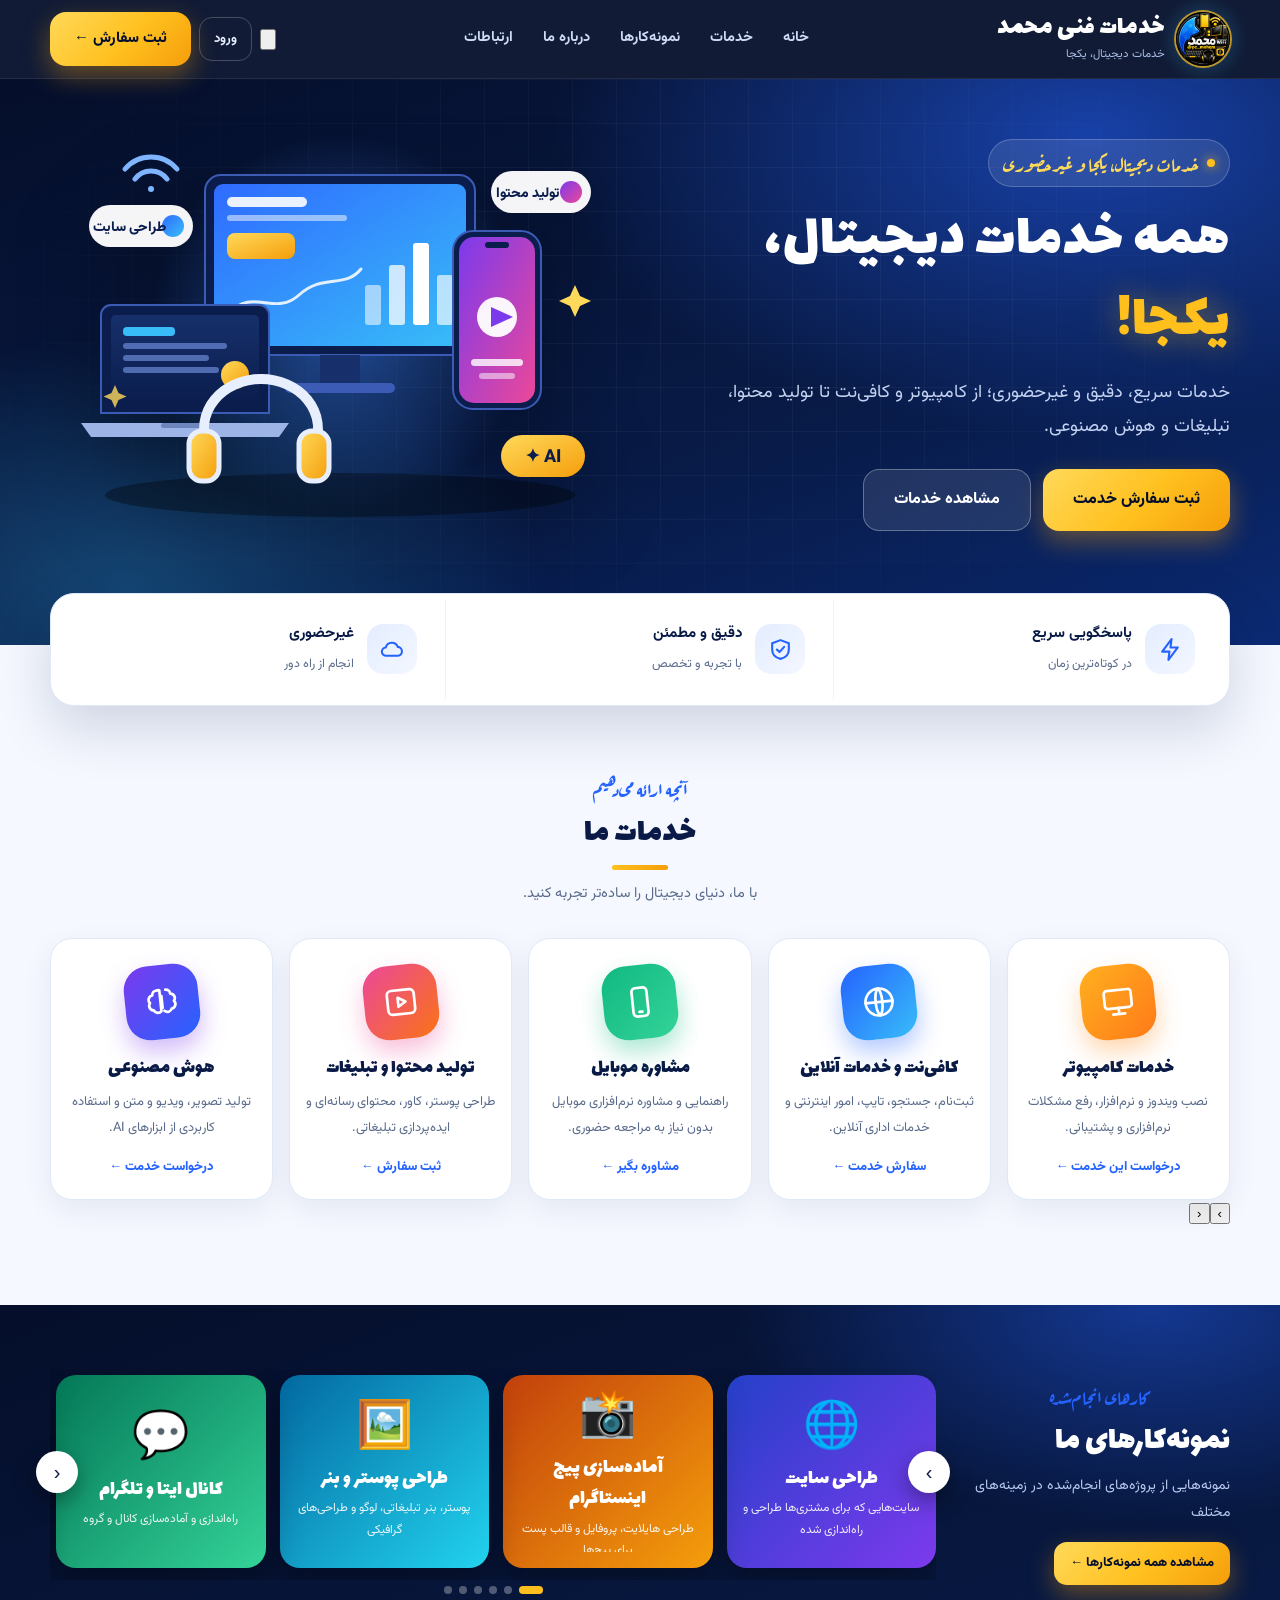
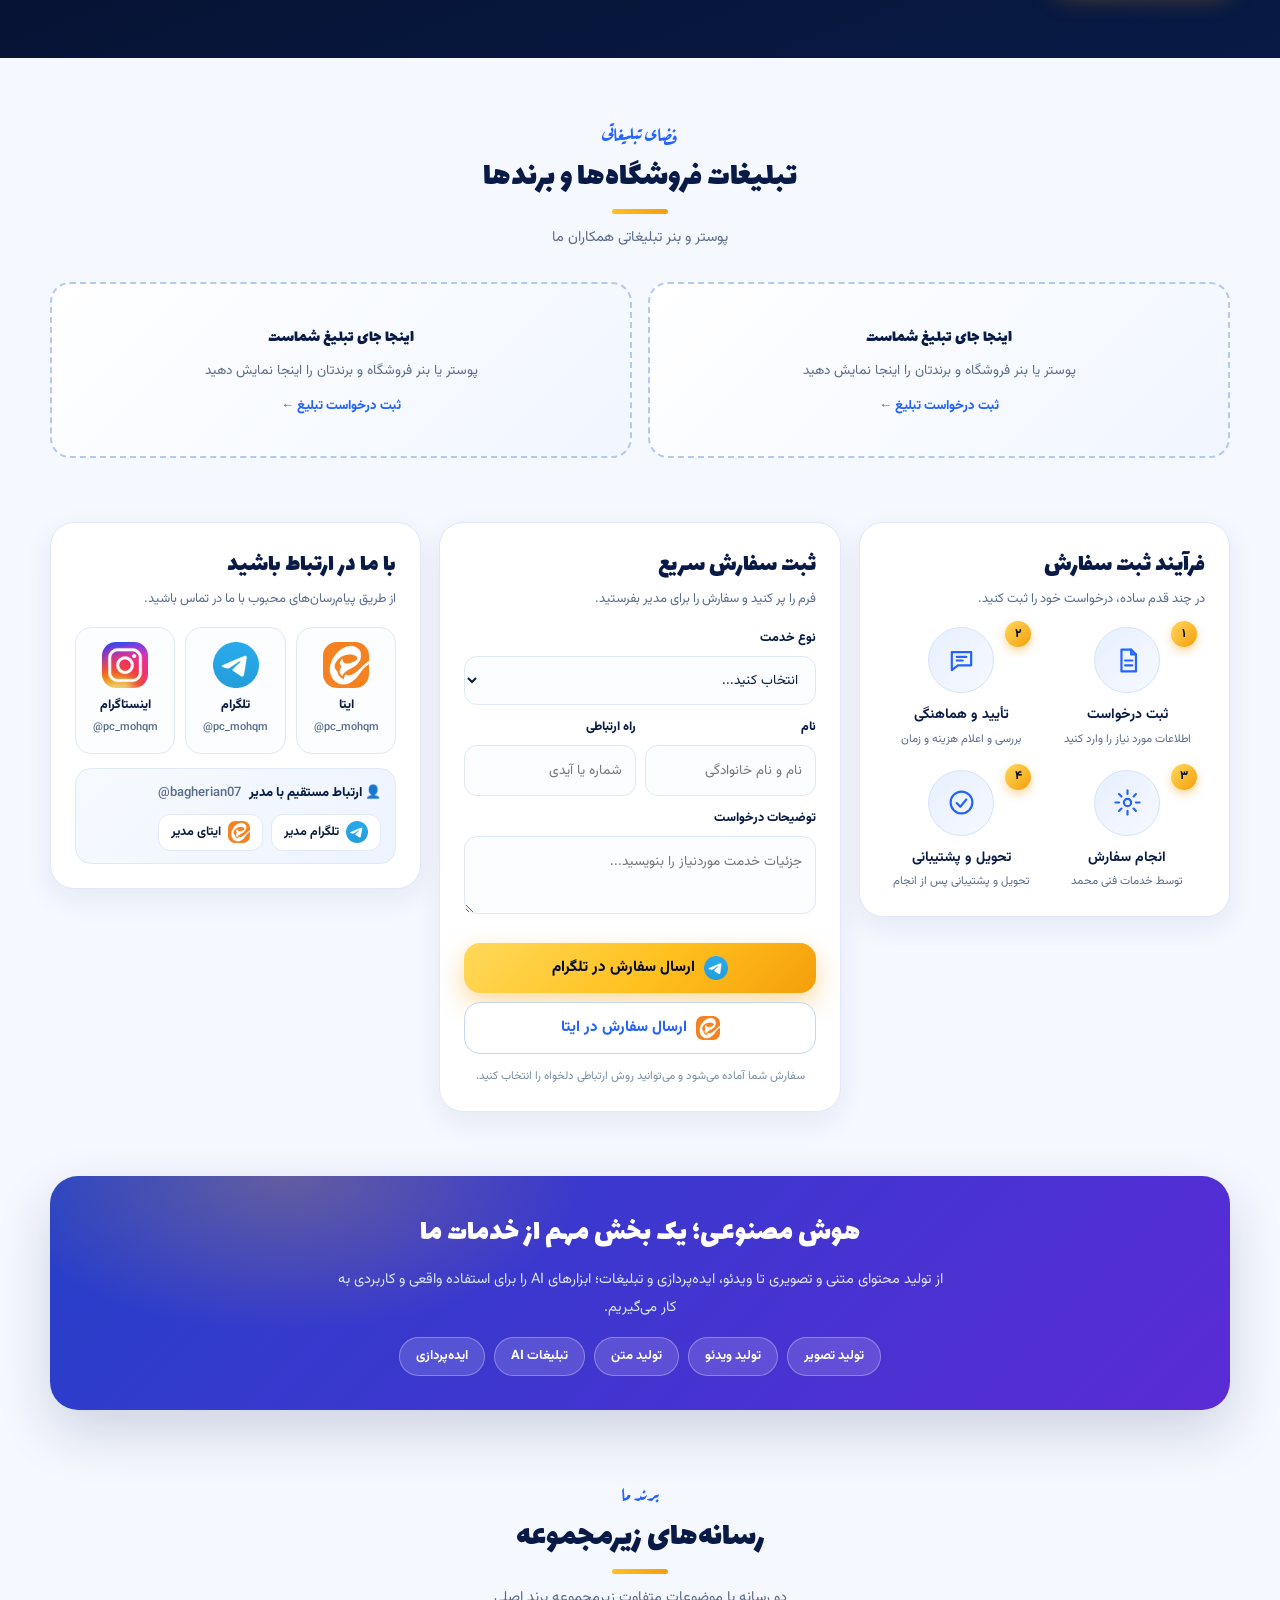
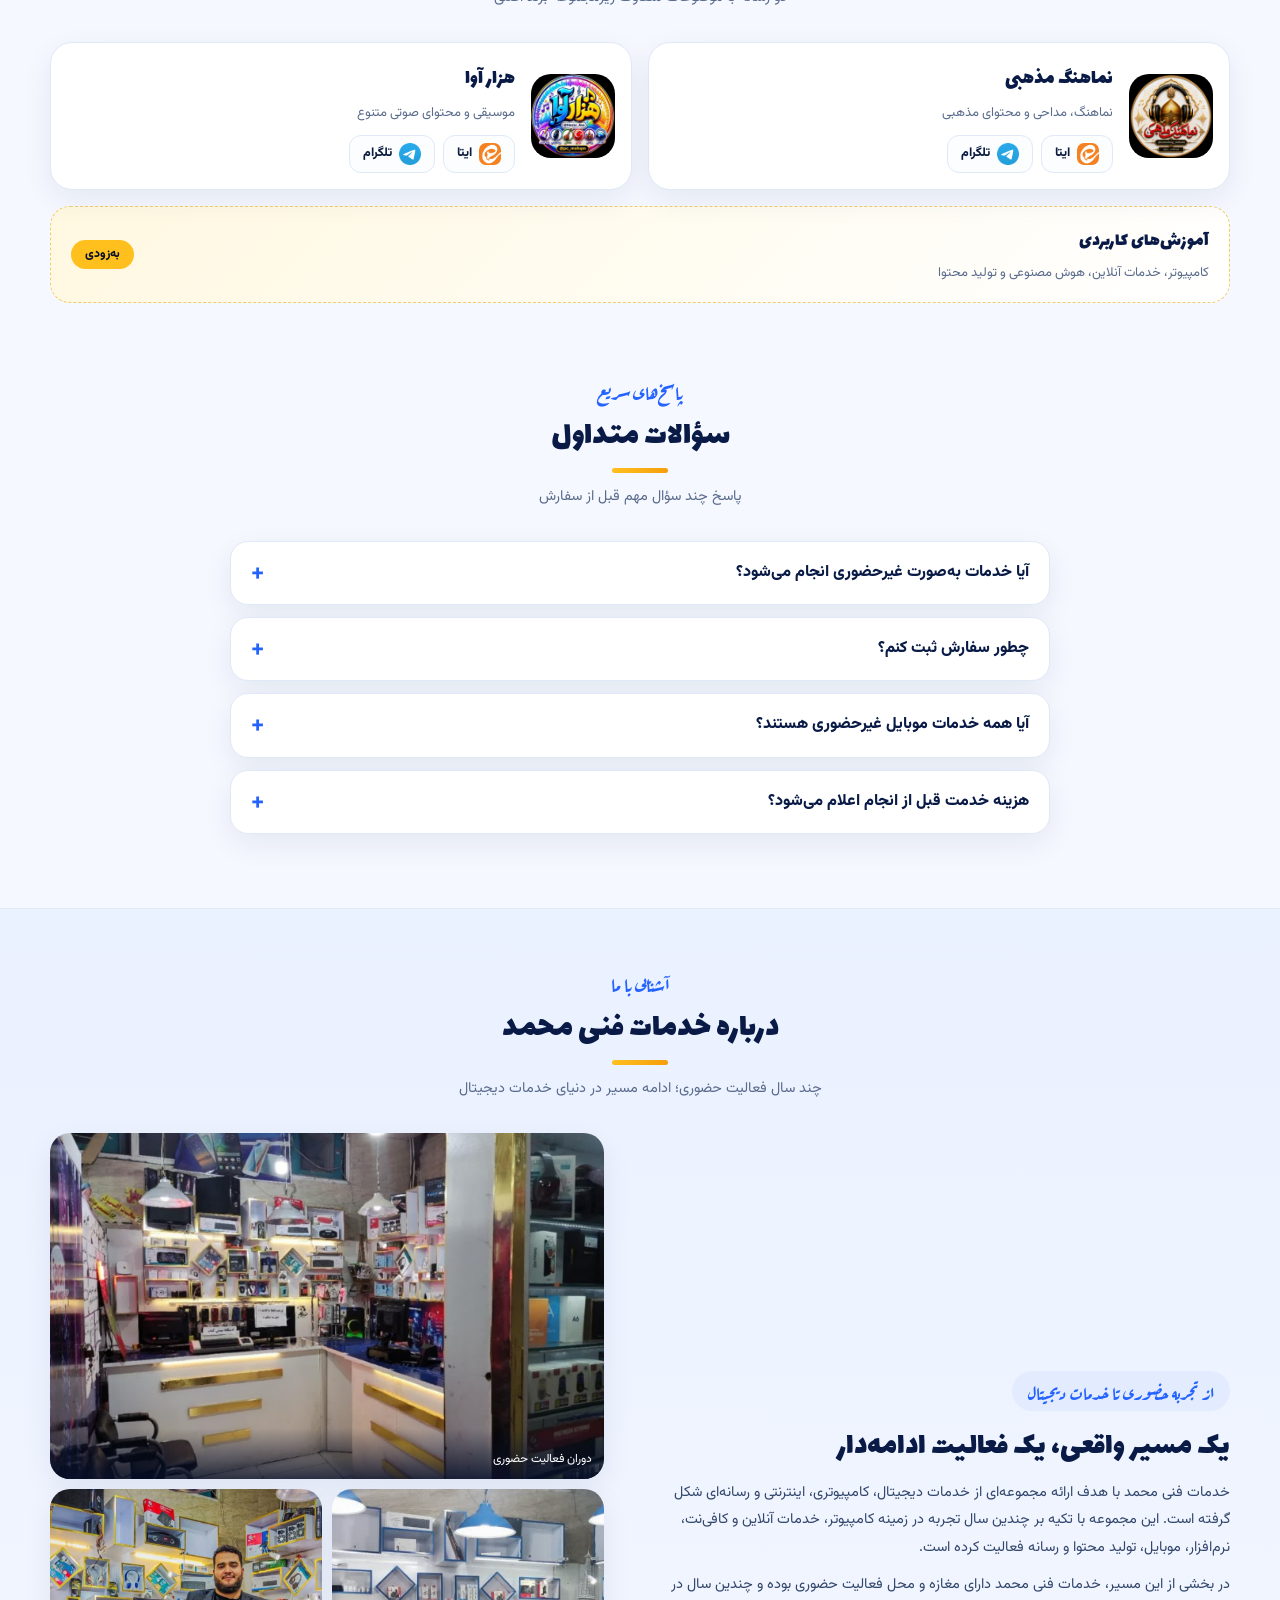
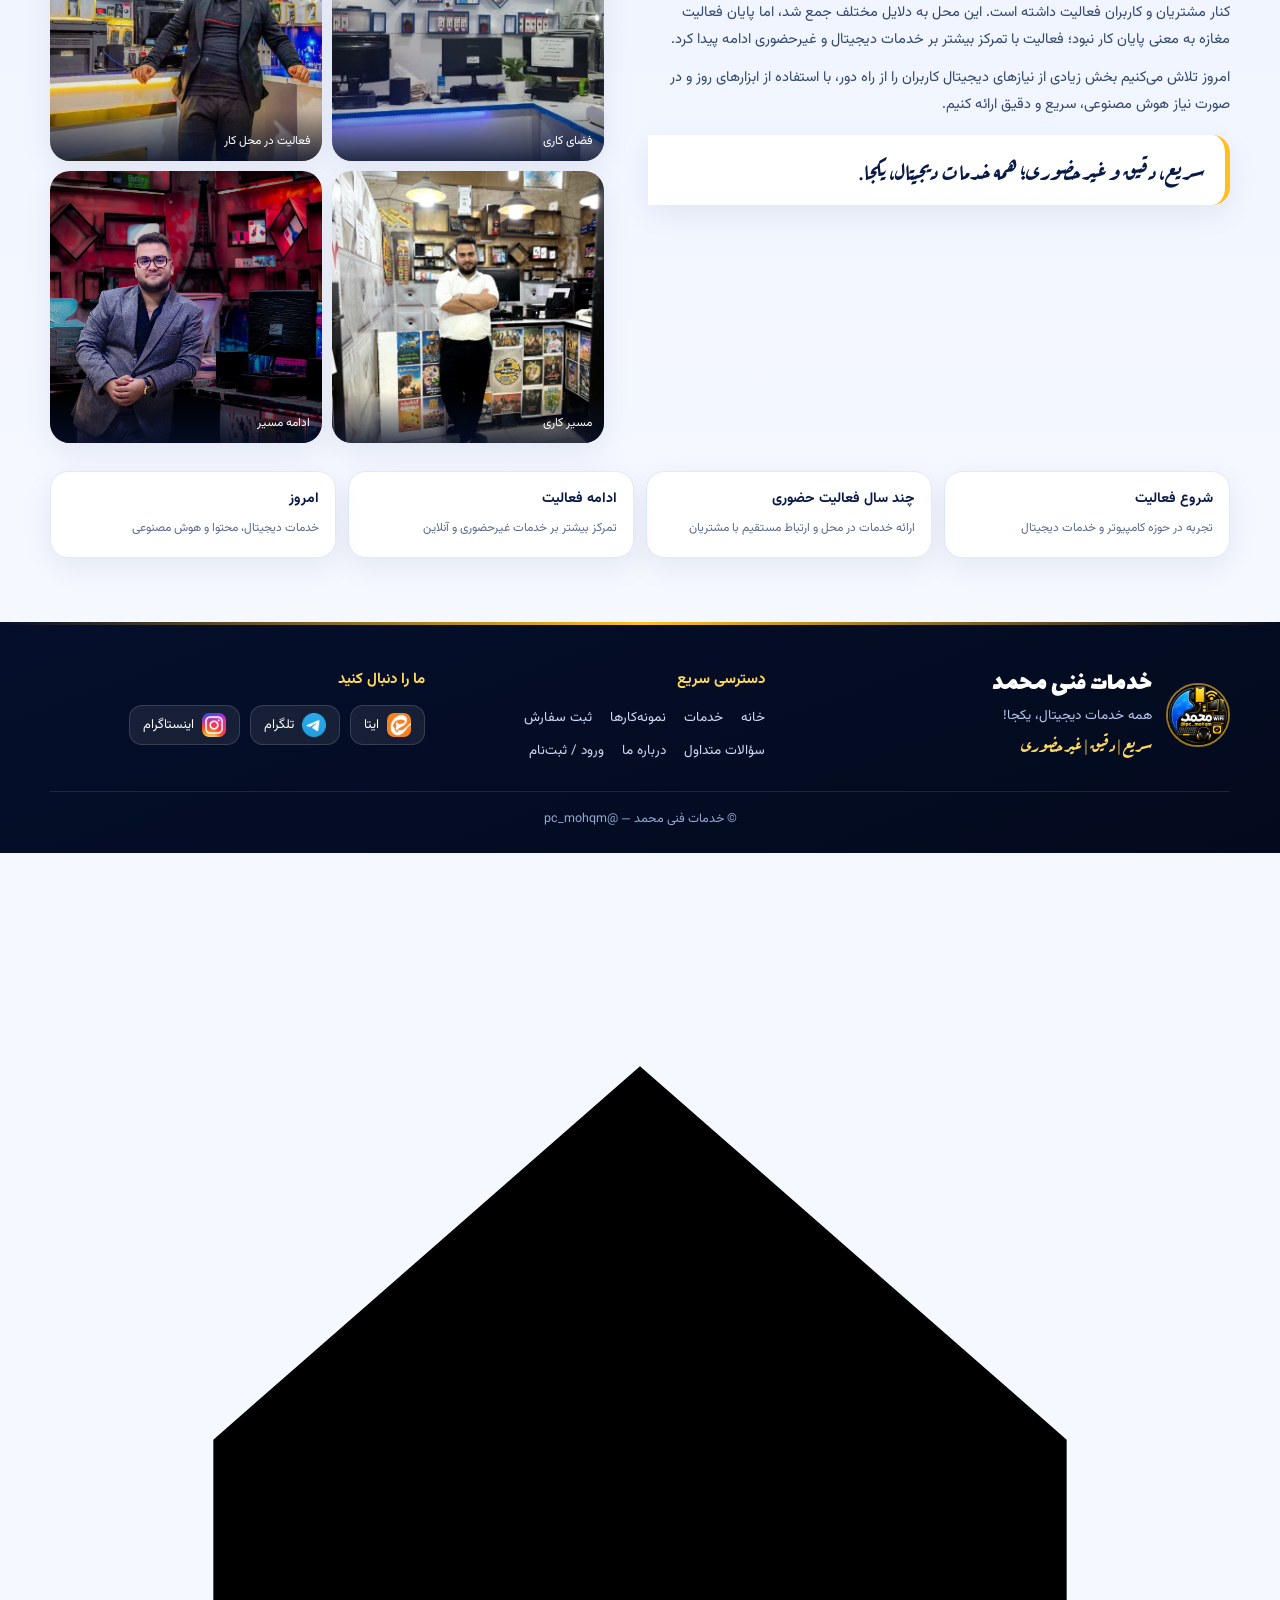
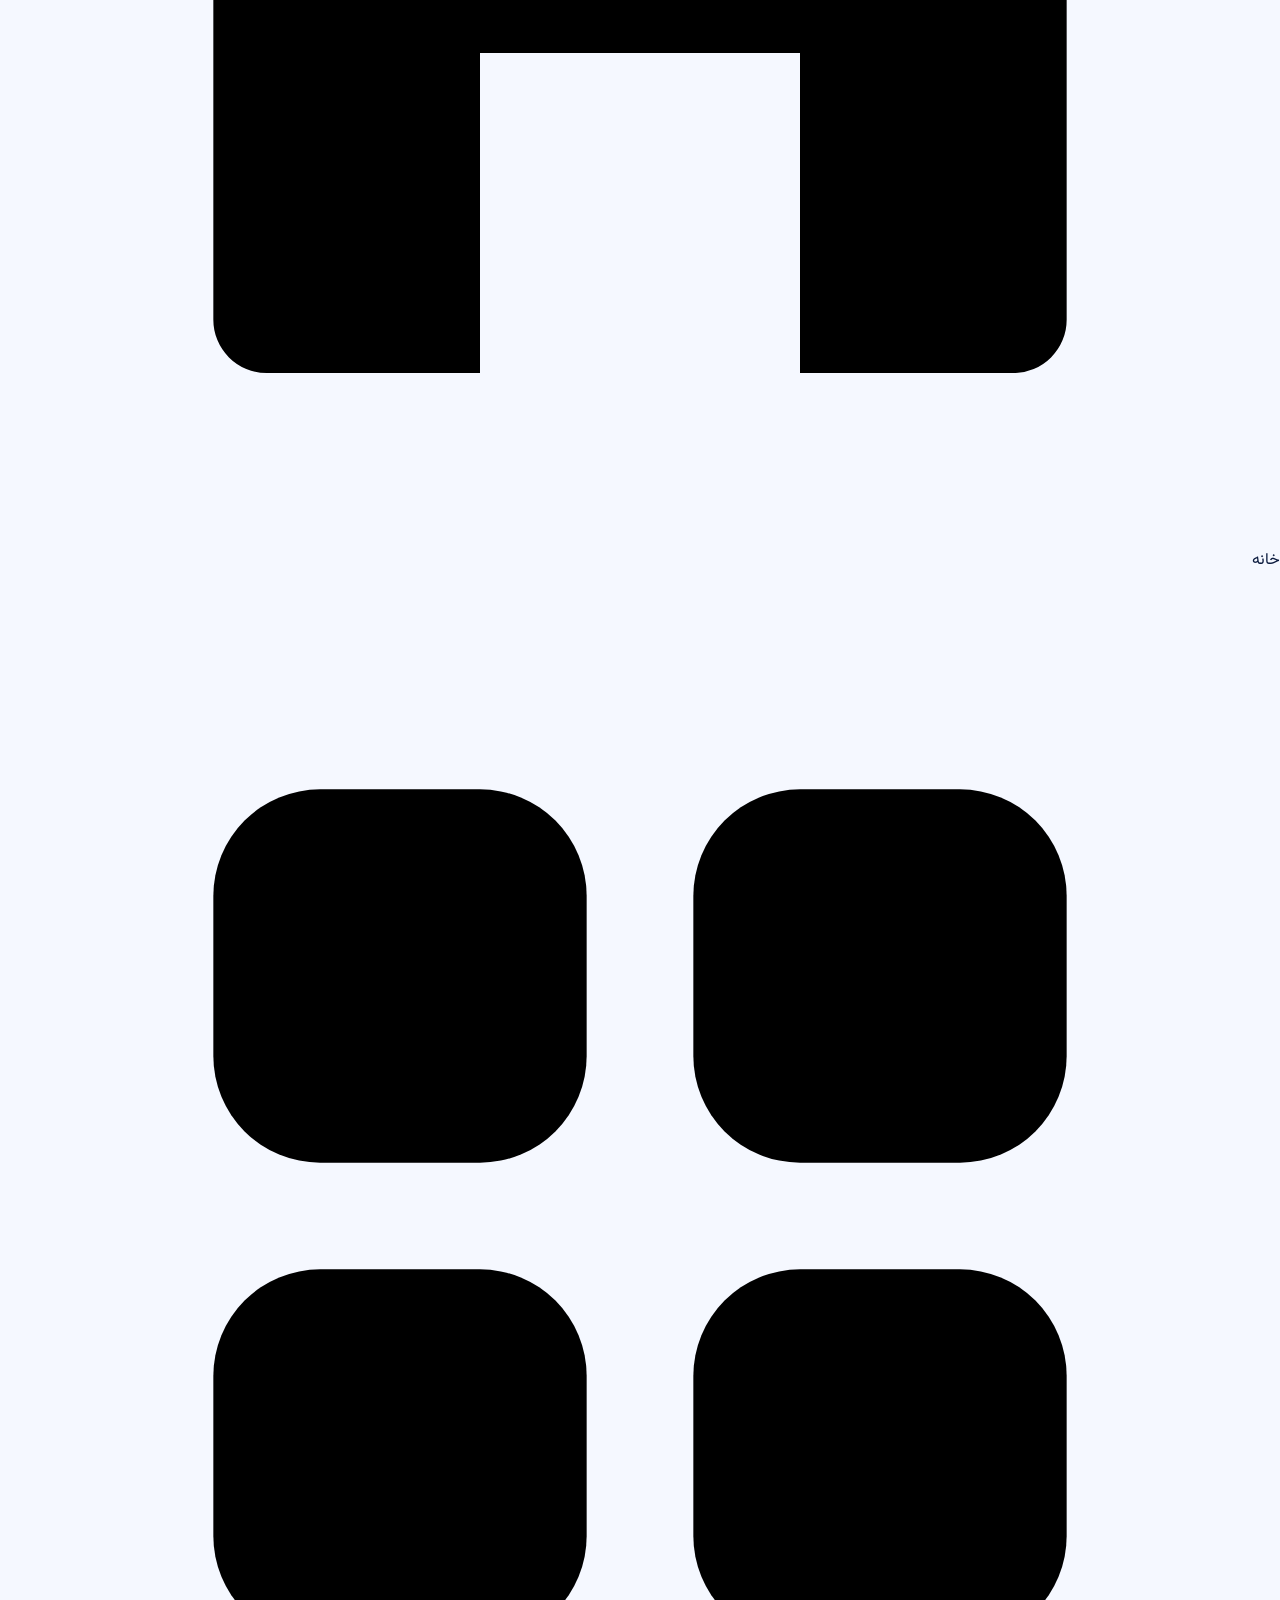
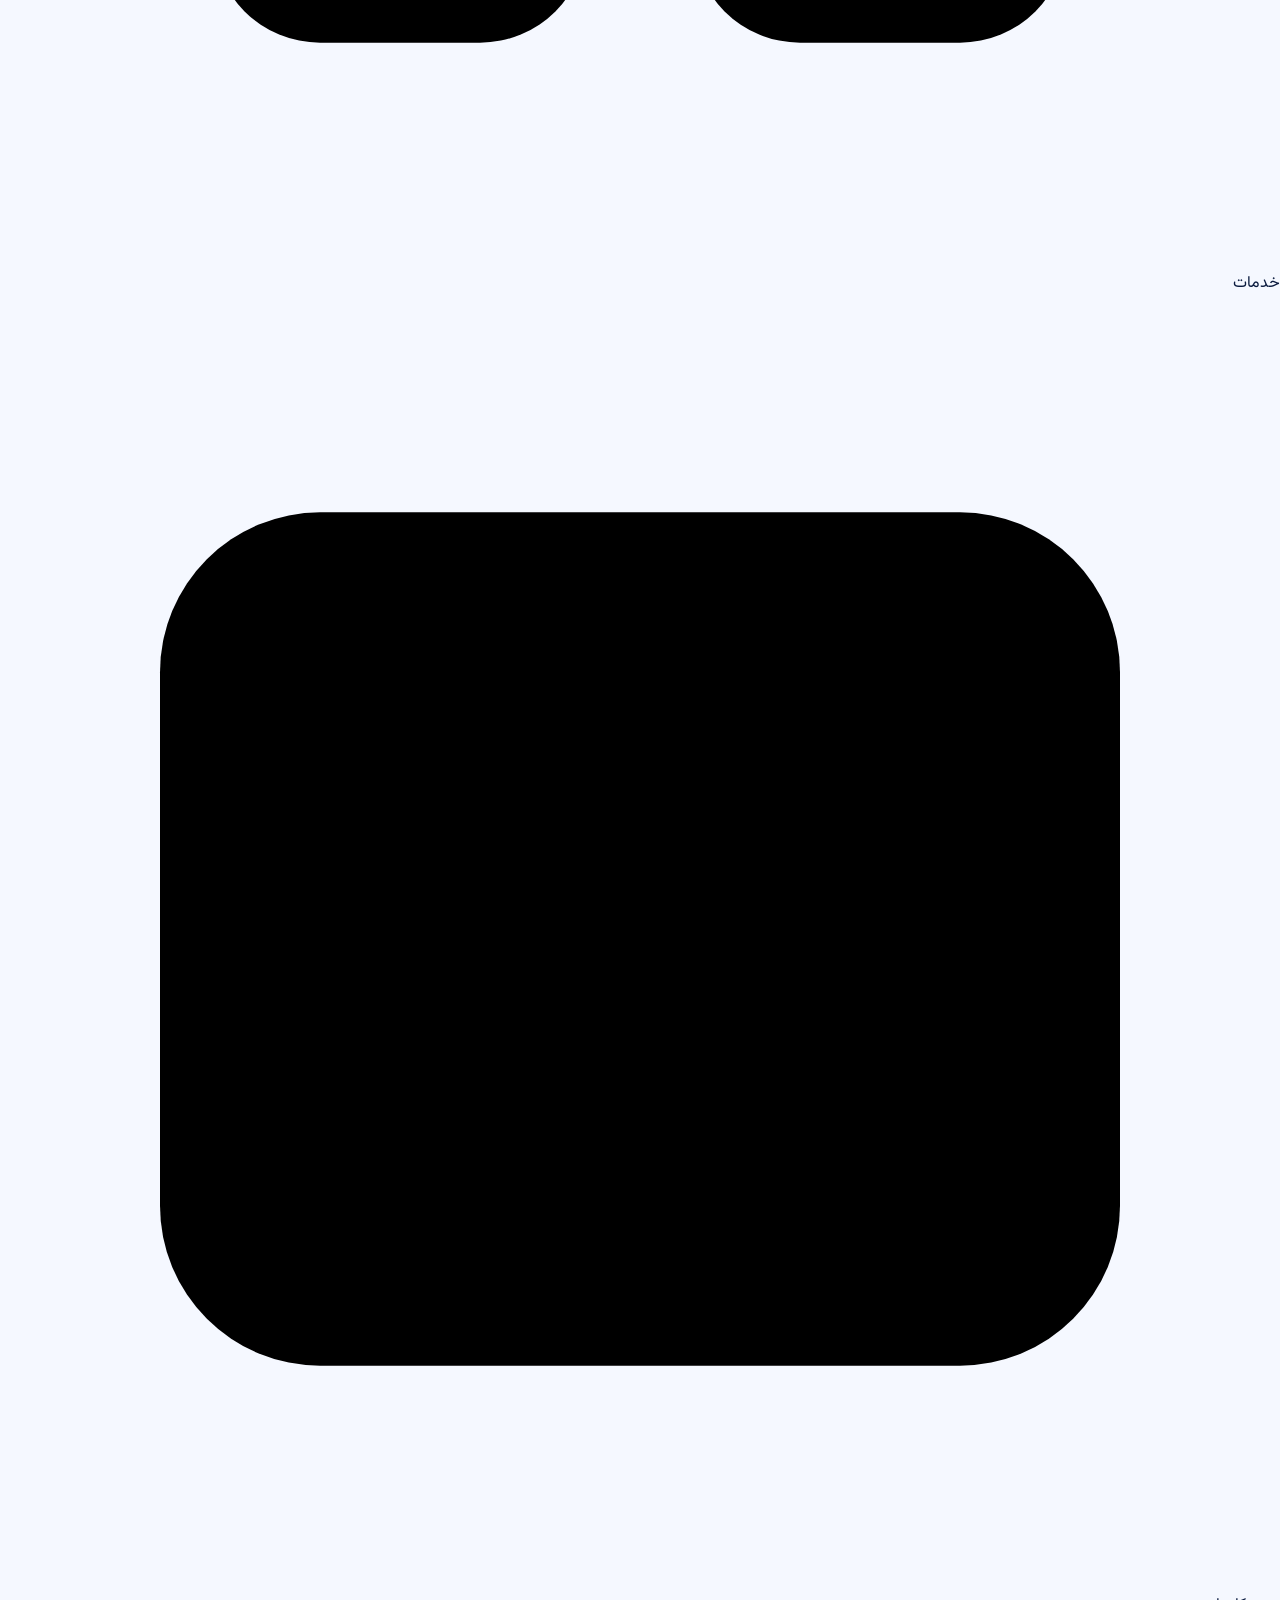
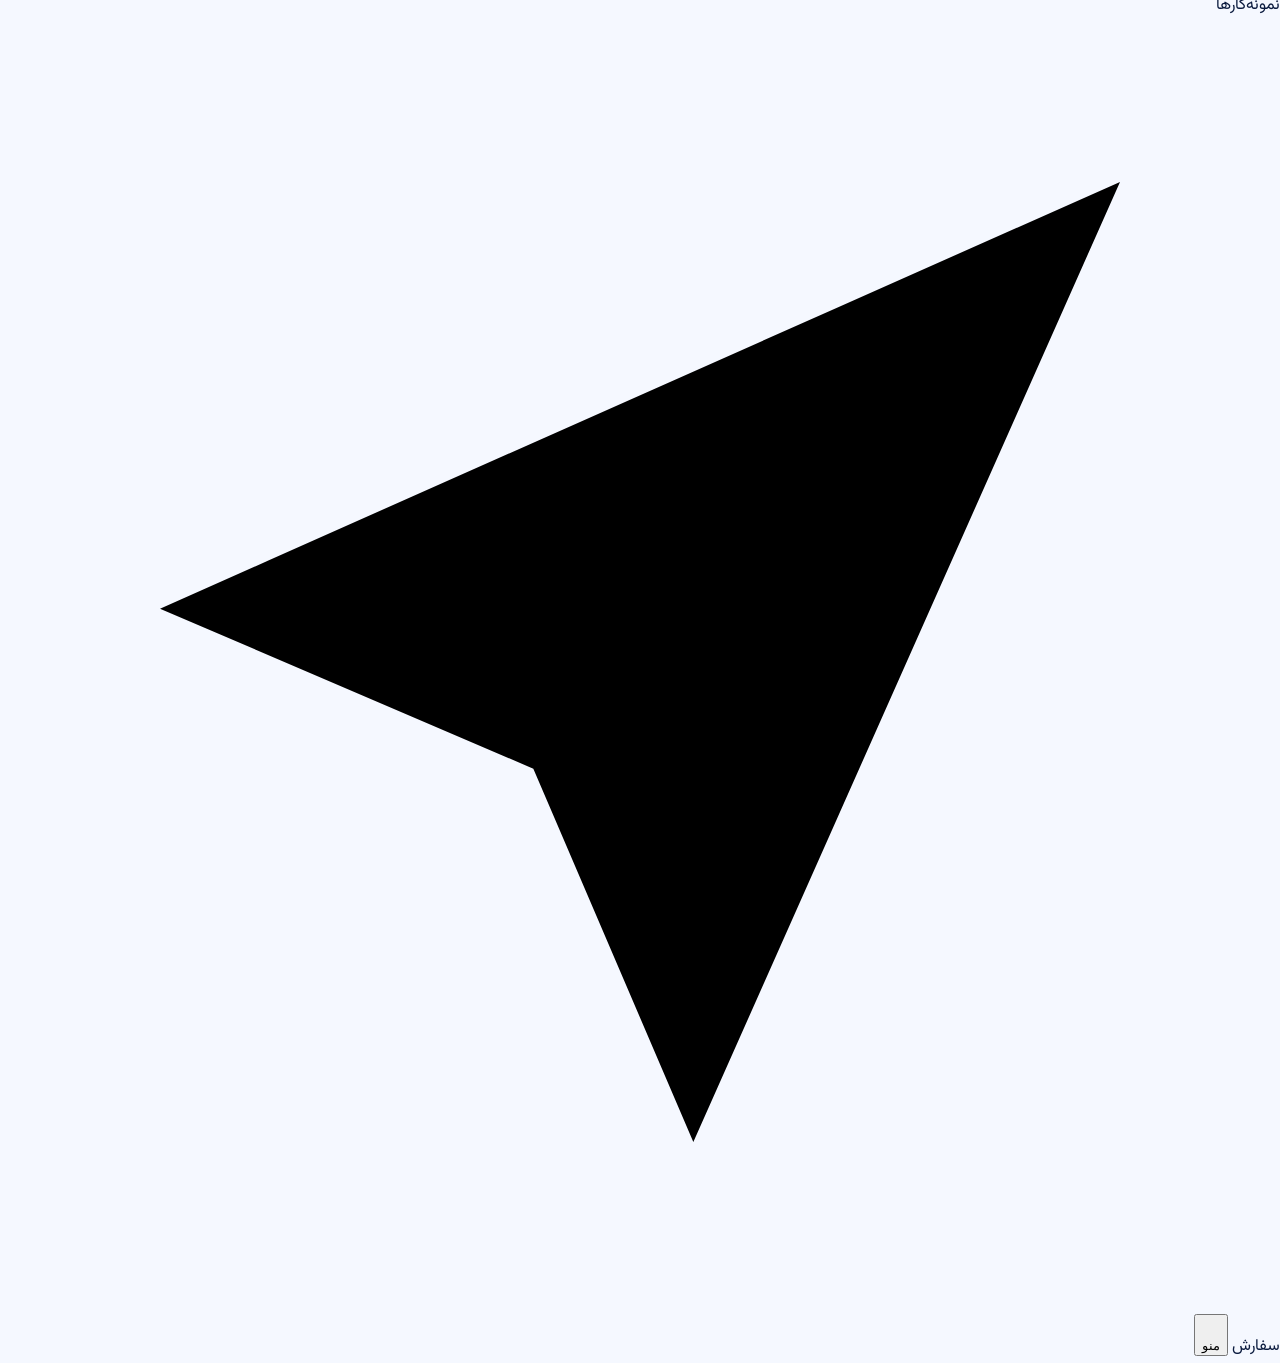
==== commit 6c65eecc: "Add files via upload" ====
--- a/index.html
+++ b/index.html
@@ -38,6 +38,7 @@
     ]}
   ]
 }</script>
+<script>try{if(localStorage.getItem("pcm_theme")==="dark")document.documentElement.setAttribute("data-theme","dark")}catch(e){}</script>
 <link rel="stylesheet" href="assets/fonts.css"><link rel="stylesheet" href="assets/home.css">
 <link rel="preload" href="assets/fonts/Vazirmatn-Regular.woff2" as="font" type="font/woff2" crossorigin>
 </head>
@@ -46,8 +47,8 @@
 <header class="hd"><div class="wrap"><div class="bar">
 <a class="brand" href="./"><img src="assets/logo-main.png" alt="لوگوی خدمات فنی محمد"><span><strong>خدمات فنی محمد</strong><small>خدمات دیجیتال، یکجا</small></span></a>
 <nav class="main" aria-label="ناوبری اصلی"><a href="#home">خانه</a><a href="#services">خدمات</a><a href="#portfolio">نمونه‌کارها</a><a href="#about">درباره ما</a><a href="#contact">ارتباطات</a></nav>
-<div class="acts"><a class="login" href="auth.html">ورود / ثبت‌نام</a><a class="btn gold" href="#request">ثبت سفارش ←</a><button class="burger" id="burger" type="button" aria-label="منو" aria-expanded="false"><i></i></button></div>
-</div><nav class="mnav" id="mnav" aria-label="منوی موبایل"><a href="#home">خانه</a><a href="#services">خدمات</a><a href="#portfolio">نمونه‌کارها</a><a href="#about">درباره ما</a><a href="#contact">ارتباطات</a><a href="auth.html">ورود / ثبت‌نام</a></nav></div></header>
+<div class="acts"><button class="themeBtn" id="themeBtn" type="button" aria-label="تغییر حالت روشن و تاریک"><span class="moon"><svg viewBox="0 0 24 24" aria-hidden="true"><path d="M20 14.5A8 8 0 0 1 9.5 4 8 8 0 1 0 20 14.5z"/></svg></span><span class="sun"><svg viewBox="0 0 24 24" aria-hidden="true"><circle cx="12" cy="12" r="4"/><path d="M12 2v2M12 20v2M2 12h2M20 12h2M5 5l1.5 1.5M17.5 17.5L19 19M19 5l-1.5 1.5M6.5 17.5L5 19"/></svg></span></button><a class="login" href="auth.html">ورود</a><a class="btn gold dsk" href="#request">ثبت سفارش ←</a></div>
+</div></div></header>
 
 <section class="hero" id="home"><div class="wrap g">
 <div class="txt"><span class="eyebrow"><i></i> خدمات دیجیتال، یکجا و غیرحضوری</span>
@@ -103,11 +104,11 @@
 <div class="it"><div class="ic"><svg viewBox="0 0 24 24" aria-hidden="true"><path d="M7 18a4 4 0 0 1-.5-8A6 6 0 0 1 18 9.5 4 4 0 0 1 17.5 18z"/></svg></div><div><b data-k="trust.3t">غیرحضوری</b><span data-k="trust.3s">انجام از راه دور</span></div></div>
 </div></section>
 
-<section class="sec rv" id="services"><span class="ey">آنچه ارائه می‌دهیم</span><h2 class="title" data-k="services.title">خدمات ما</h2><p class="subt" data-k="services.sub">با ما، دنیای دیجیتال را ساده‌تر تجربه کنید.</p><div class="svcs" id="svcGrid"><article class="svc k0"><div class="ci"><svg viewBox="0 0 24 24" aria-hidden="true"><rect x="3" y="4" width="18" height="12" rx="2"/><path d="M8 20h8M12 16v4"/></svg></div><h3>خدمات کامپیوتر</h3><p>نصب ویندوز و نرم‌افزار، رفع مشکلات نرم‌افزاری و پشتیبانی.</p><a href="#request">درخواست این خدمت ←</a></article><article class="svc k1"><div class="ci"><svg viewBox="0 0 24 24" aria-hidden="true"><circle cx="12" cy="12" r="9"/><path d="M3 12h18M12 3c3 3.2 3 14.8 0 18M12 3c-3 3.2-3 14.8 0 18"/></svg></div><h3>کافی‌نت و خدمات آنلاین</h3><p>ثبت‌نام، جستجو، تایپ، امور اینترنتی و خدمات اداری آنلاین.</p><a href="#request">سفارش خدمت ←</a></article><article class="svc k2"><div class="ci"><svg viewBox="0 0 24 24" aria-hidden="true"><rect x="7" y="2.5" width="10" height="19" rx="2.5"/><path d="M11 18.5h2"/></svg></div><h3>مشاوره موبایل</h3><p>راهنمایی و مشاوره نرم‌افزاری موبایل بدون نیاز به مراجعه حضوری.</p><a href="#request">مشاوره بگیر ←</a></article><article class="svc k3"><div class="ci"><svg viewBox="0 0 24 24" aria-hidden="true"><rect x="3" y="4" width="18" height="16" rx="3"/><path d="M10 9l5 3-5 3z"/></svg></div><h3>تولید محتوا و تبلیغات</h3><p>طراحی پوستر، کاور، محتوای رسانه‌ای و ایده‌پردازی تبلیغاتی.</p><a href="#request">ثبت سفارش ←</a></article><article class="svc k4"><div class="ci"><svg viewBox="0 0 24 24" aria-hidden="true"><path d="M9 4a3 3 0 0 0-3 3 3 3 0 0 0-2 5 3 3 0 0 0 2 5 3 3 0 0 0 5 1V4a3 3 0 0 0-2 0zM15 4a3 3 0 0 1 3 3 3 3 0 0 1 2 5 3 3 0 0 1-2 5 3 3 0 0 1-5 1"/><path d="M12 8v8"/></svg></div><h3>هوش مصنوعی</h3><p>تولید تصویر، ویدیو و متن و استفاده کاربردی از ابزارهای AI.</p><a href="#request">درخواست خدمت ←</a></article></div></section>
+<section class="sec rv" id="services"><span class="ey">آنچه ارائه می‌دهیم</span><h2 class="title" data-k="services.title">خدمات ما</h2><p class="subt" data-k="services.sub">با ما، دنیای دیجیتال را ساده‌تر تجربه کنید.</p><div class="svcs" id="svcGrid"><article class="svc k0"><div class="ci"><svg viewBox="0 0 24 24" aria-hidden="true"><rect x="3" y="4" width="18" height="12" rx="2"/><path d="M8 20h8M12 16v4"/></svg></div><h3>خدمات کامپیوتر</h3><p>نصب ویندوز و نرم‌افزار، رفع مشکلات نرم‌افزاری و پشتیبانی.</p><a href="#request">درخواست این خدمت ←</a></article><article class="svc k1"><div class="ci"><svg viewBox="0 0 24 24" aria-hidden="true"><circle cx="12" cy="12" r="9"/><path d="M3 12h18M12 3c3 3.2 3 14.8 0 18M12 3c-3 3.2-3 14.8 0 18"/></svg></div><h3>کافی‌نت و خدمات آنلاین</h3><p>ثبت‌نام، جستجو، تایپ، امور اینترنتی و خدمات اداری آنلاین.</p><a href="#request">سفارش خدمت ←</a></article><article class="svc k2"><div class="ci"><svg viewBox="0 0 24 24" aria-hidden="true"><rect x="7" y="2.5" width="10" height="19" rx="2.5"/><path d="M11 18.5h2"/></svg></div><h3>مشاوره موبایل</h3><p>راهنمایی و مشاوره نرم‌افزاری موبایل بدون نیاز به مراجعه حضوری.</p><a href="#request">مشاوره بگیر ←</a></article><article class="svc k3"><div class="ci"><svg viewBox="0 0 24 24" aria-hidden="true"><rect x="3" y="4" width="18" height="16" rx="3"/><path d="M10 9l5 3-5 3z"/></svg></div><h3>تولید محتوا و تبلیغات</h3><p>طراحی پوستر، کاور، محتوای رسانه‌ای و ایده‌پردازی تبلیغاتی.</p><a href="#request">ثبت سفارش ←</a></article><article class="svc k4"><div class="ci"><svg viewBox="0 0 24 24" aria-hidden="true"><path d="M9 4a3 3 0 0 0-3 3 3 3 0 0 0-2 5 3 3 0 0 0 2 5 3 3 0 0 0 5 1V4a3 3 0 0 0-2 0zM15 4a3 3 0 0 1 3 3 3 3 0 0 1 2 5 3 3 0 0 1-2 5 3 3 0 0 1-5 1"/><path d="M12 8v8"/></svg></div><h3>هوش مصنوعی</h3><p>تولید تصویر، ویدیو و متن و استفاده کاربردی از ابزارهای AI.</p><a href="#request">درخواست خدمت ←</a></article></div><div class="carNav" aria-hidden="false"><button type="button" data-car="svcGrid" data-dir="1" aria-label="قبلی">›</button><button type="button" data-car="svcGrid" data-dir="-1" aria-label="بعدی">‹</button></div></section>
 </div>
 
 <section class="band" id="portfolio" aria-label="نمونه کارها"><div class="wrap in">
-<div class="pt"><span class="ey" style="text-align:right;color:var(--gold2)">کارهای انجام‌شده</span><h2 data-k="pf.title">نمونه‌کارهای ما</h2><p data-k="pf.sub">نمونه‌هایی از پروژه‌های انجام‌شده در زمینه‌های مختلف</p><a class="btn gold sm" href="portfolio.html">مشاهده همه نمونه‌کارها ←</a></div>
+<div class="pt"><span class="ey dk">کارهای انجام‌شده</span><h2 data-k="pf.title">نمونه‌کارهای ما</h2><p data-k="pf.sub">نمونه‌هایی از پروژه‌های انجام‌شده در زمینه‌های مختلف</p><a class="btn gold sm" href="portfolio.html">مشاهده همه نمونه‌کارها ←</a></div>
 <div class="car"><button class="nv prev" type="button" aria-label="قبلی">›</button><div class="track" id="track"></div><button class="nv next" type="button" aria-label="بعدی">‹</button><div class="dots" id="dots"></div></div>
 </div></section>
 
@@ -136,7 +137,7 @@
 </div>
 
 <section class="aboutBand" id="about"><div class="wrap in rv">
-<span class="ey" style="margin-bottom:6px">آشنایی با ما</span><h2 class="title">درباره خدمات فنی محمد</h2><p class="subt">چند سال فعالیت حضوری؛ ادامه مسیر در دنیای خدمات دیجیتال</p>
+<span class="ey">آشنایی با ما</span><h2 class="title">درباره خدمات فنی محمد</h2><p class="subt">چند سال فعالیت حضوری؛ ادامه مسیر در دنیای خدمات دیجیتال</p>
 <div class="aboutStory"><div class="aboutText"><span class="storyBadge" data-k="about.badge">از تجربه حضوری تا خدمات دیجیتال</span><h3 data-k="about.h">یک مسیر واقعی، یک فعالیت ادامه‌دار</h3>
 <p data-k="about.p1">خدمات فنی محمد با هدف ارائه مجموعه‌ای از خدمات دیجیتال، کامپیوتری، اینترنتی و رسانه‌ای شکل گرفته است. این مجموعه با تکیه بر چندین سال تجربه در زمینه کامپیوتر، خدمات آنلاین و کافی‌نت، نرم‌افزار، موبایل، تولید محتوا و رسانه فعالیت کرده است.</p><p data-k="about.p2">در بخشی از این مسیر، خدمات فنی محمد دارای مغازه و محل فعالیت حضوری بوده و چندین سال در کنار مشتریان و کاربران فعالیت داشته است. این محل به دلایل مختلف جمع شد، اما پایان فعالیت مغازه به معنی پایان کار نبود؛ فعالیت با تمرکز بیشتر بر خدمات دیجیتال و غیرحضوری ادامه پیدا کرد.</p><p data-k="about.p3">امروز تلاش می‌کنیم بخش زیادی از نیازهای دیجیتال کاربران را از راه دور، با استفاده از ابزارهای روز و در صورت نیاز هوش مصنوعی، سریع و دقیق ارائه کنیم.</p><blockquote data-k="about.quote">سریع، دقیق و غیرحضوری؛ همه خدمات دیجیتال، یکجا.</blockquote></div>
 <div class="aboutGallery" aria-label="تصاویر سابقه فعالیت"><figure class="galleryMain"><img src="assets/shop-01.jpg" alt="نمایی از مغازه خدمات فنی محمد در دوران فعالیت حضوری" loading="lazy"><figcaption>دوران فعالیت حضوری</figcaption></figure>
@@ -150,6 +151,25 @@
 <div><h4>دسترسی سریع</h4><div class="fl"><a href="#home">خانه</a><a href="#services">خدمات</a><a href="#portfolio">نمونه‌کارها</a><a href="#request">ثبت سفارش</a><a href="#faq">سؤالات متداول</a><a href="#about">درباره ما</a><a href="auth.html">ورود / ثبت‌نام</a></div></div>
 <div><h4>ما را دنبال کنید</h4><div class="fsoc"><a href="https://eitaa.com/pc_mohqm" data-link="eitaa_channel" target="_blank" rel="noopener"><img class="soc" src="assets/icons/eitaa.png" alt="" width="24" height="24" loading="lazy"> ایتا</a><a href="https://t.me/pc_mohqm" data-link="telegram_channel" target="_blank" rel="noopener"><img class="soc" src="assets/icons/telegram.png" alt="" width="24" height="24" loading="lazy"> تلگرام</a><a href="https://www.instagram.com/pc_mohqm" data-link="instagram" target="_blank" rel="noopener"><img class="soc" src="assets/icons/instagram.png" alt="" width="24" height="24" loading="lazy"> اینستاگرام</a></div></div>
 </div><div class="copy" data-k="foot.copy">© خدمات فنی محمد — @pc_mohqm</div></div></footer>
+<nav class="bnav" id="bnav" aria-label="ناوبری پایین">
+<a href="#home" data-s="home" class="on"><svg viewBox="0 0 24 24" aria-hidden="true"><path d="M4 11l8-7 8 7v9a1 1 0 0 1-1 1h-4v-6H9v6H5a1 1 0 0 1-1-1z"/></svg><span>خانه</span></a>
+<a href="#services" data-s="services"><svg viewBox="0 0 24 24" aria-hidden="true"><rect x="4" y="4" width="7" height="7" rx="2"/><rect x="13" y="4" width="7" height="7" rx="2"/><rect x="4" y="13" width="7" height="7" rx="2"/><rect x="13" y="13" width="7" height="7" rx="2"/></svg><span>خدمات</span></a>
+<a href="#portfolio" data-s="portfolio"><svg viewBox="0 0 24 24" aria-hidden="true"><rect x="3" y="4" width="18" height="16" rx="3"/><circle cx="9" cy="10" r="1.8"/><path d="M4 18l5-5 4 4 3-3 4 4"/></svg><span>نمونه‌کارها</span></a>
+<a href="#request" data-s="request"><svg viewBox="0 0 24 24" aria-hidden="true"><path d="M21 3L3 11l7 3 3 7z"/><path d="M10 14l11-11"/></svg><span>سفارش</span></a>
+<button type="button" id="menuBtn" aria-expanded="false" aria-controls="sheet" aria-label="منو"><svg viewBox="0 0 24 24" aria-hidden="true"><path d="M4 7h16M4 12h16M4 17h16"/></svg><span>منو</span></button>
+</nav>
+<div class="sheet" id="sheet" hidden><div class="sheetBg" data-close></div><div class="sheetBox" role="dialog" aria-modal="true" aria-label="منو">
+<div class="sheetHead"><b>منو</b><button type="button" data-close aria-label="بستن">✕</button></div>
+<div class="sheetLinks">
+<a href="#about" data-close><i><svg viewBox="0 0 24 24" aria-hidden="true"><circle cx="12" cy="12" r="9"/><path d="M12 11v5M12 8h.01"/></svg></i>درباره ما</a>
+<a href="#faq" data-close><i><svg viewBox="0 0 24 24" aria-hidden="true"><circle cx="12" cy="12" r="9"/><path d="M9.5 9.5a2.5 2.5 0 1 1 3.5 2.3c-.7.4-1 .9-1 1.7M12 17h.01"/></svg></i>سؤالات متداول</a>
+<a href="#media" data-close><i><svg viewBox="0 0 24 24" aria-hidden="true"><rect x="3" y="5" width="18" height="14" rx="3"/><path d="M10 9.5l5 2.5-5 2.5z"/></svg></i>رسانه‌های زیرمجموعه</a>
+<a href="#contact" data-close><i><svg viewBox="0 0 24 24" aria-hidden="true"><path d="M5 4h4l2 5-2.5 1.5a11 11 0 0 0 5 5L15 13l5 2v4a2 2 0 0 1-2 2A16 16 0 0 1 3 6a2 2 0 0 1 2-2z"/></svg></i>ارتباط با ما</a>
+<a href="auth.html"><i><svg viewBox="0 0 24 24" aria-hidden="true"><circle cx="12" cy="8" r="4"/><path d="M4 21a8 8 0 0 1 16 0"/></svg></i>ورود / ثبت‌نام</a>
+<button type="button" id="themeBtn2"><i><span class="moon"><svg viewBox="0 0 24 24" aria-hidden="true"><path d="M20 14.5A8 8 0 0 1 9.5 4 8 8 0 1 0 20 14.5z"/></svg></span><span class="sun"><svg viewBox="0 0 24 24" aria-hidden="true"><circle cx="12" cy="12" r="4"/><path d="M12 2v2M12 20v2M2 12h2M20 12h2M5 5l1.5 1.5M17.5 17.5L19 19M19 5l-1.5 1.5M6.5 17.5L5 19"/></svg></span></i><span class="tl">حالت تاریک</span></button>
+</div>
+<div class="sheetSoc"><a href="https://eitaa.com/pc_mohqm" data-link="eitaa_channel" target="_blank" rel="noopener"><img class="soc" src="assets/icons/eitaa.png" alt="" width="24" height="24" loading="lazy"></a><a href="https://t.me/pc_mohqm" data-link="telegram_channel" target="_blank" rel="noopener"><img class="soc" src="assets/icons/telegram.png" alt="" width="24" height="24" loading="lazy"></a><a href="https://www.instagram.com/pc_mohqm" data-link="instagram" target="_blank" rel="noopener"><img class="soc" src="assets/icons/instagram.png" alt="" width="24" height="24" loading="lazy"></a></div>
+</div></div>
 <noscript><div style="margin:16px auto;max-width:1180px;padding:14px;border-radius:16px;background:#fff7d6;border:1px solid #f1d76b;color:#5a4900;text-align:center;font-size:13px">برای ارسال خودکار سفارش، جاوااسکریپت مرورگر را فعال کنید.</div></noscript>
 <script src="assets/site-data.js"></script><script src="assets/editable.js"></script>
 <script>
@@ -158,8 +178,28 @@
 var esc=function(s){var d=document.createElement('div');d.textContent=s==null?'':s;return d.innerHTML};
 var $=function(s,r){return (r||document).querySelector(s)};
 var MGR={tg:'bagherian07',ei:'bagherian07'};
-/* منو */
-var b=$('#burger'),m=$('#mnav');b.onclick=function(){var o=m.classList.toggle('open');b.setAttribute('aria-expanded',o)};m.addEventListener('click',function(e){if(e.target.tagName==='A')m.classList.remove('open')});
+/* حالت روشن/تاریک */
+var root=document.documentElement;
+function isDark(){return root.getAttribute('data-theme')==='dark'}
+function paintTheme(){var d=isDark();var t=$('#themeBtn2 .tl');if(t)t.textContent=d?'حالت روشن':'حالت تاریک';[].forEach.call(document.querySelectorAll('#themeBtn,#themeBtn2'),function(b){b.setAttribute('aria-pressed',d)})}
+function toggleTheme(){if(isDark())root.removeAttribute('data-theme');else root.setAttribute('data-theme','dark');try{localStorage.setItem('pcm_theme',isDark()?'dark':'light')}catch(e){}paintTheme()}
+$('#themeBtn').onclick=toggleTheme;$('#themeBtn2').onclick=toggleTheme;paintTheme();
+/* کشوی منو */
+var sheet=$('#sheet'),menuBtn=$('#menuBtn');
+function openSheet(){sheet.hidden=false;menuBtn.setAttribute('aria-expanded','true');document.body.style.overflow='hidden';var f=sheet.querySelector('.sheetLinks a');if(f)f.focus()}
+function closeSheet(){sheet.hidden=true;menuBtn.setAttribute('aria-expanded','false');document.body.style.overflow=''}
+menuBtn.onclick=function(){sheet.hidden?openSheet():closeSheet()};
+sheet.addEventListener('click',function(e){if(e.target.closest('[data-close]'))closeSheet()});
+document.addEventListener('keydown',function(e){if(e.key==='Escape'&&!sheet.hidden){closeSheet();menuBtn.focus()}});
+/* نوار پایین: بخش فعال با اسکرول */
+var spy=['home','services','portfolio','request'].map(function(id){return{id:id,el:document.getElementById(id)}}).filter(function(x){return x.el});
+var links=[].slice.call(document.querySelectorAll('#bnav a[data-s]')),dnav=[].slice.call(document.querySelectorAll('.hd nav.main a'));
+function spyNow(){var y=window.innerHeight*.45,cur=null;spy.forEach(function(x){if(x.el.getBoundingClientRect().top<=y)cur=x.id});
+ var after=document.getElementById('media');if(after&&after.getBoundingClientRect().top<=y)cur=null;
+ links.forEach(function(a){a.classList.toggle('on',a.dataset.s===(cur||'home')&&cur!==null||(cur===null&&window.scrollY<200&&a.dataset.s==='home'))})}
+var tk=false;window.addEventListener('scroll',function(){if(!tk){tk=true;requestAnimationFrame(function(){spyNow();tk=false})}},{passive:true});spyNow();
+/* کارت‌های افقی با فلش */
+[].forEach.call(document.querySelectorAll('[data-car]'),function(b){b.onclick=function(){var t=document.getElementById(b.dataset.car),k=t.children[0];if(!k)return;t.scrollBy({left:(+b.dataset.dir)*-1*(k.getBoundingClientRect().width+14)*-1,behavior:'smooth'})}});
 /* ظاهر شدن آرام */
 var rv=[].slice.call(document.querySelectorAll('.rv'));
 if('IntersectionObserver' in window){var io=new IntersectionObserver(function(es){es.forEach(function(e){if(e.isIntersecting){e.target.classList.add('in');io.unobserve(e.target)}})},{threshold:.08});rv.forEach(function(x){io.observe(x)})}else rv.forEach(function(x){x.classList.add('in')});
--- a/assets/fonts.css
+++ b/assets/fonts.css
@@ -0,0 +1,8 @@
+/* فونت‌ها داخل خود سایت هستند (بدون نیاز به سرویس خارجی) — وزیرمتن، لالزار و عارف رقعه (مجوز OFL) */
+@font-face{font-family:"Vazirmatn";src:url(fonts/Vazirmatn-Regular.woff2) format("woff2");font-weight:400;font-display:swap}
+@font-face{font-family:"Vazirmatn";src:url(fonts/Vazirmatn-Medium.woff2) format("woff2");font-weight:500;font-display:swap}
+@font-face{font-family:"Vazirmatn";src:url(fonts/Vazirmatn-Bold.woff2) format("woff2");font-weight:700;font-display:swap}
+@font-face{font-family:"Vazirmatn";src:url(fonts/Vazirmatn-ExtraBold.woff2) format("woff2");font-weight:800 900;font-display:swap}
+@font-face{font-family:"Lalezar";src:url(fonts/Lalezar.woff) format("woff");font-weight:400;font-display:swap}
+@font-face{font-family:"Aref Ruqaa";src:url(fonts/ArefRuqaa-Bold.woff) format("woff");font-weight:400 700;font-display:swap}
+:root{--f-body:"Vazirmatn",Tahoma,Arial,sans-serif;--f-display:"Lalezar","Vazirmatn",Tahoma,sans-serif;--f-accent:"Aref Ruqaa","Vazirmatn",Tahoma,serif}
--- a/assets/home.css
+++ b/assets/home.css
@@ -1,121 +1,175 @@
-/* ===== بازطراحی صفحه اصلی (مطابق طرح) — بعد از استایل قبلی بارگذاری می‌شود ===== */
-:root{--navy:#0a2a5e;--blue:#1668e3;--gold:#f9c613;--gold2:#ffdf5a;--bg:#f5f9ff;--line:#dbe7f6;--ink:#0f2b52;--muted:#5d7391}
-body{padding-bottom:0!important;background:#fff}
+/* ===== صفحه اصلی خدمات فنی محمد — طراحی جدید ===== */
+:root{
+ --n9:#050f2b;--n8:#081a45;--n7:#0c2560;--blue:#2563ff;--sky:#38bdf8;--gold:#ffc01e;--gold2:#ffd95a;--amber:#f59e0b;
+ --bg:#f5f8ff;--card:#fff;--ink:#0b1b3f;--muted:#5a6b8c;--line:#e0e9f7;--r:22px;
+ --sh1:0 10px 30px rgba(8,26,69,.07);--sh2:0 22px 55px rgba(8,26,69,.16)}
+*{box-sizing:border-box}html{scroll-behavior:smooth;scroll-padding-top:84px}
+body{margin:0;background:var(--bg);color:var(--ink);font-family:var(--f-body);line-height:1.9;overflow-x:hidden;-webkit-font-smoothing:antialiased}
+a{color:inherit;text-decoration:none}img{max-width:100%}
 .wrap{width:min(1180px,calc(100% - 28px));margin-inline:auto}
 @media(min-width:700px){.wrap{width:min(1180px,calc(100% - 56px))}}
+h1,h2,h3{font-family:var(--f-display);font-weight:400;font-synthesis:none;margin:0;letter-spacing:0}
+.skip{position:absolute;top:-80px;right:12px;background:var(--gold);color:var(--n9);padding:8px 14px;border-radius:12px;z-index:100}.skip:focus{top:12px}
+.soc{width:22px;height:22px;border-radius:7px;flex:none;vertical-align:middle;object-fit:cover}
+/* دکمه‌ها */
+.btn{display:inline-flex;align-items:center;justify-content:center;gap:9px;border:0;cursor:pointer;font-family:var(--f-body);font-weight:800;border-radius:16px;padding:13px 24px;font-size:15px;white-space:nowrap;transition:.2s}
+.btn.gold{background:linear-gradient(135deg,var(--gold2),var(--gold) 55%,var(--amber));color:var(--n9);box-shadow:0 10px 26px rgba(245,158,11,.38)}
+.btn.gold:hover{transform:translateY(-2px);box-shadow:0 16px 34px rgba(245,158,11,.5)}
+.btn.glass{background:rgba(255,255,255,.1);color:#fff;border:1.5px solid rgba(255,255,255,.3);backdrop-filter:blur(8px)}
+.btn.glass:hover{background:rgba(255,255,255,.18)}
+.btn.line{background:#fff;color:var(--blue);border:1.5px solid #c4d6f6}.btn.line:hover{border-color:var(--blue)}
+.btn.sm{padding:9px 16px;font-size:13px;border-radius:13px}
 /* سربرگ */
-header.hd{position:sticky;top:0;z-index:70;background:rgba(255,255,255,.96);backdrop-filter:blur(16px);border-bottom:1px solid #e4edf9;box-shadow:0 4px 20px rgba(10,42,94,.05)}
-.hd .bar{display:flex;align-items:center;justify-content:space-between;gap:12px;min-height:68px}
-.hd .brand{display:flex;align-items:center;gap:10px;min-width:0}
-.hd .brand img{width:48px;height:48px;border-radius:50%;object-fit:cover;box-shadow:0 0 0 2px rgba(249,198,19,.55)}
-.hd .brand strong{display:block;font-size:20px;line-height:1.3;color:var(--navy);font-weight:900}
-.hd .brand small{display:none;font-size:11px;color:var(--muted)}
+header.hd{position:sticky;top:0;z-index:70;background:rgba(5,15,43,.95);backdrop-filter:blur(16px) saturate(1.4);border-bottom:1px solid rgba(255,255,255,.08)}
+.hd .bar{display:flex;align-items:center;justify-content:space-between;gap:12px;min-height:66px}
+.hd .brand{display:flex;align-items:center;gap:11px;min-width:0;color:#fff}
+.hd .brand img{width:46px;height:46px;border-radius:50%;object-fit:cover;box-shadow:0 0 0 2px rgba(255,192,30,.7),0 0 22px rgba(56,189,248,.35)}
+.hd .brand strong{display:block;font-family:var(--f-display);font-weight:400;font-size:22px;line-height:1.2;white-space:nowrap}
+.hd .brand small{display:none;font-size:11.5px;color:#a9bde6}
 .hd nav.main{display:none}
 .hd .acts{display:flex;align-items:center;gap:8px}
-.btnGold2{display:inline-flex;align-items:center;gap:8px;background:linear-gradient(135deg,var(--gold2),var(--gold));color:var(--navy);font-weight:900;border-radius:14px;padding:10px 18px;font-size:14px;box-shadow:0 8px 20px rgba(249,198,19,.3);border:0;cursor:pointer;font-family:inherit}
-.btnLine{display:inline-flex;align-items:center;gap:8px;background:#fff;color:var(--blue);font-weight:800;border-radius:14px;padding:10px 18px;font-size:14px;border:1.5px solid #b9d2f5}
-.hd .loginLink{font-size:12.5px;font-weight:800;color:var(--navy);padding:8px 10px;border-radius:12px;border:1.5px solid var(--line);background:#fff}
-.burger{width:42px;height:42px;border-radius:12px;border:1.5px solid var(--line);background:#fff;display:grid;place-items:center;cursor:pointer}
-.burger i{display:block;width:18px;height:2px;background:var(--navy);box-shadow:0 6px 0 var(--navy),0 -6px 0 var(--navy)}
-.mnav{display:none;border-top:1px solid #e4edf9;background:#fff;padding:8px 0 14px}
-.mnav.open{display:block}.mnav a{display:block;padding:11px 4px;font-weight:800;color:var(--navy);border-bottom:1px solid #eef4fb}
+.hd .login{display:none;color:#e6eeff;font-weight:700;font-size:13px;padding:9px 14px;border-radius:13px;border:1.5px solid rgba(255,255,255,.22)}
+.hd .login:hover{background:rgba(255,255,255,.1)}
+.burger{width:42px;height:42px;border-radius:12px;border:1.5px solid rgba(255,255,255,.25);background:transparent;display:grid;place-items:center;cursor:pointer}
+.burger i{display:block;width:18px;height:2px;background:#fff;box-shadow:0 6px 0 #fff,0 -6px 0 #fff}
+.mnav{display:none;padding:6px 0 14px}.mnav.open{display:block}
+.mnav a{display:block;padding:11px 4px;font-weight:700;color:#e6eeff;border-bottom:1px solid rgba(255,255,255,.08)}
 @media(min-width:900px){
- .hd .bar{min-height:80px}.hd .brand img{width:58px;height:58px}.hd .brand strong{font-size:24px}.hd .brand small{display:block}
- .hd nav.main{display:flex;gap:30px;font-weight:800;color:#37557c;font-size:14.5px}
- .hd nav.main a{padding:6px 0;border-bottom:2px solid transparent}.hd nav.main a:hover,.hd nav.main a.on{color:var(--blue);border-color:var(--blue)}
- .burger,.mnav{display:none!important}
-}
-@media(max-width:899px){.hd .loginLink{display:none}.hd .acts .btnGold2{padding:9px 14px;font-size:13px}}
+ .hd .bar{min-height:78px}.hd .brand img{width:54px;height:54px}.hd .brand strong{font-size:27px}.hd .brand small{display:block}
+ .hd nav.main{display:flex;gap:30px;font-weight:700;color:#cfdcf8;font-size:14.5px}
+ .hd nav.main a{padding:6px 0;border-bottom:2px solid transparent;transition:.2s}.hd nav.main a:hover{color:#fff;border-color:var(--gold)}
+ .hd .login{display:inline-block}.burger,.mnav{display:none!important}}
+@media(max-width:899px){.hd .acts .btn{padding:9px 14px;font-size:13px}}
 /* بالای صفحه */
-.h-hero{background:linear-gradient(160deg,#eaf3ff 0%,#f6faff 55%,#fff 100%);position:relative;overflow:hidden}
-.h-hero:after{content:"";position:absolute;inset:auto -80px -120px auto;width:360px;height:360px;border-radius:50%;background:radial-gradient(circle,rgba(22,104,227,.12),transparent 70%)}
-.h-hero .g{display:grid;gap:8px;align-items:center;padding:26px 0 30px;position:relative;z-index:1}
-.h-hero h1{margin:0;font-size:34px;line-height:1.5;color:var(--navy);font-weight:900}
-.h-hero h1 em{font-style:normal;color:var(--gold);text-shadow:0 2px 0 rgba(10,42,94,.08)}
-.h-hero p.lead{margin:6px 0 18px;color:#35557f;font-size:16px}
-.h-hero .cta{display:flex;flex-wrap:wrap;gap:12px}
-.h-hero .art{display:flex;justify-content:center}.h-hero .art svg,.h-hero .art img{width:100%;max-width:520px;height:auto}
-@media(min-width:900px){.h-hero .g{grid-template-columns:1.05fr 1fr;padding:44px 0 52px;gap:30px}.h-hero h1{font-size:50px}.h-hero p.lead{font-size:19px}.h-hero .cta a{padding:14px 26px;font-size:16px}}
+.hero{position:relative;overflow:hidden;color:#fff;background:radial-gradient(900px 500px at 85% 10%,rgba(37,99,255,.55),transparent 60%),radial-gradient(700px 420px at 10% 90%,rgba(56,189,248,.28),transparent 60%),linear-gradient(160deg,var(--n9),var(--n8) 60%,#0b2a73)}
+.hero:before{content:"";position:absolute;inset:0;background-image:linear-gradient(rgba(255,255,255,.045) 1px,transparent 1px),linear-gradient(90deg,rgba(255,255,255,.045) 1px,transparent 1px);background-size:44px 44px;mask-image:radial-gradient(ellipse at 50% 40%,#000 30%,transparent 78%);-webkit-mask-image:radial-gradient(ellipse at 50% 40%,#000 30%,transparent 78%)}
+.hero .g{position:relative;z-index:1;display:grid;gap:10px;align-items:center;padding:32px 0 84px}
+.eyebrow{display:inline-flex;align-items:center;gap:8px;background:rgba(255,255,255,.1);border:1px solid rgba(255,255,255,.2);border-radius:99px;padding:5px 14px;font-family:var(--f-accent);font-size:19px;color:var(--gold2);margin-bottom:14px}
+.eyebrow i{width:8px;height:8px;border-radius:50%;background:var(--gold);box-shadow:0 0 12px var(--gold)}
+.hero h1{font-size:44px;line-height:1.45}
+.hero h1 em{font-style:normal;color:var(--gold);text-shadow:0 0 32px rgba(255,192,30,.45)}
+.hero p.lead{margin:14px 0 24px;color:#c4d3f2;font-size:15.5px;max-width:520px}
+.hero .cta{display:flex;flex-wrap:wrap;gap:12px}
+.hero .art{position:relative;display:flex;justify-content:center}.hero .art svg{width:100%;max-width:560px;height:auto;filter:drop-shadow(0 30px 40px rgba(0,0,0,.35))}
+@media(min-width:900px){.hero .g{grid-template-columns:1.02fr 1fr;padding:56px 0 110px;gap:30px}.hero h1{font-size:62px;line-height:1.3}.hero p.lead{font-size:18px}.hero .cta .btn{padding:15px 30px;font-size:16px}}
 /* مزایا */
-.h-trust{margin-top:-18px;position:relative;z-index:2}
-.h-trust .in{display:grid;grid-template-columns:1fr 1fr;gap:0;background:#fff;border:1px solid var(--line);border-radius:20px;box-shadow:0 14px 40px rgba(10,42,94,.08);padding:6px}
-.h-trust .it{display:flex;align-items:center;gap:10px;padding:12px 14px}
-.h-trust .ic{width:44px;height:44px;border-radius:50%;background:#e8f1ff;display:grid;place-items:center;flex:none}
-.h-trust .ic svg{width:22px;height:22px;stroke:var(--blue);fill:none;stroke-width:2;stroke-linecap:round;stroke-linejoin:round}
-.h-trust b{display:block;font-size:14px;color:var(--navy)}.h-trust span{font-size:11.5px;color:var(--muted)}
-@media(min-width:900px){.h-trust .in{grid-template-columns:repeat(4,1fr)}.h-trust .it{padding:16px 22px;border-inline-start:1px solid #eaf1fa}.h-trust .it:first-child{border:0}}
+.trust{margin-top:-52px;position:relative;z-index:3}
+.trust .in{display:grid;grid-template-columns:1fr;background:#fff;border:1px solid var(--line);border-radius:24px;box-shadow:var(--sh2);padding:6px}
+.trust .it{display:flex;align-items:center;gap:13px;padding:14px 18px}
+.trust .ic{width:50px;height:50px;border-radius:16px;display:grid;place-items:center;flex:none;background:linear-gradient(135deg,#e4edff,#f3f7ff)}
+.trust .ic svg{width:25px;height:25px;stroke:var(--blue);fill:none;stroke-width:2;stroke-linecap:round;stroke-linejoin:round}
+.trust b{display:block;font-size:15px;color:var(--n8)}.trust span{font-size:12.5px;color:var(--muted)}
+@media(min-width:760px){.trust .in{grid-template-columns:repeat(3,1fr)}.trust .it{padding:20px 28px;border-inline-start:1px solid #edf2fb}.trust .it:first-child{border:0}}
 /* تیتر بخش */
-.h-sec{padding:44px 0 6px}
-.h-title{text-align:center;margin:0 0 6px;font-size:26px;color:var(--navy);font-weight:900}
-.h-title:after{content:"";display:block;width:44px;height:4px;border-radius:4px;background:var(--gold);margin:8px auto 0}
-.h-sub{text-align:center;color:var(--muted);margin:6px 0 24px;font-size:14px}
+.sec{padding:64px 0 6px}
+.ey{display:block;text-align:center;font-family:var(--f-accent);color:var(--blue);font-size:19px;margin-bottom:2px}
+.title{text-align:center;font-size:34px;color:var(--n8);line-height:1.5}
+.title:after{content:"";display:block;width:56px;height:5px;border-radius:5px;background:linear-gradient(90deg,var(--gold),var(--amber));margin:6px auto 0}
+.subt{text-align:center;color:var(--muted);margin:10px auto 30px;font-size:14.5px;max-width:560px}
 /* خدمات */
-.h-svcs{display:grid;gap:14px;grid-template-columns:1fr 1fr}
-.h-svc{background:#fff;border:1px solid var(--line);border-radius:20px;padding:20px 14px 16px;text-align:center;box-shadow:0 10px 28px rgba(10,42,94,.06);transition:.2s;display:flex;flex-direction:column;align-items:center}
-.h-svc:hover{transform:translateY(-4px);box-shadow:0 18px 40px rgba(10,42,94,.12)}
-.h-svc .ci{width:68px;height:68px;border-radius:50%;display:grid;place-items:center;margin-bottom:12px}
-.h-svc .ci svg{width:34px;height:34px;fill:none;stroke-width:1.8;stroke-linecap:round;stroke-linejoin:round}
-.h-svc h3{margin:0 0 6px;font-size:16px;color:var(--navy)}.h-svc p{margin:0 0 12px;font-size:12.5px;color:var(--muted);line-height:1.9;flex:1}
-.h-svc a{font-size:12.5px;font-weight:800;color:var(--blue)}
-.c1{background:#fff1cf}.c1 svg{stroke:#e08a00}.c2{background:#e3efff}.c2 svg{stroke:#1668e3}.c3{background:#d6f5ef}.c3 svg{stroke:#0e9e86}.c4{background:#ffe0ee}.c4 svg{stroke:#e0357a}.c5{background:#e8e6ff}.c5 svg{stroke:#5b4bd6}
-.h-svc:last-child{grid-column:1/-1}
-@media(min-width:900px){.h-svcs{grid-template-columns:repeat(5,1fr)}.h-svc:last-child{grid-column:auto}}
-/* نمونه کارها */
-.h-pf{margin-top:34px;background:#f1f7ff;border:1px solid var(--line);border-radius:26px;padding:22px 16px}
-.h-pf .top{display:flex;flex-direction:column;gap:6px;margin-bottom:16px}
-.h-pf h2{margin:0;font-size:24px;color:var(--navy);font-weight:900}.h-pf p{margin:0;color:var(--muted);font-size:13.5px}
-.h-pf .all{margin-top:8px;align-self:flex-start}
-.car{position:relative}
-.track{display:flex;gap:14px;overflow-x:auto;scroll-snap-type:x mandatory;scroll-behavior:smooth;padding:4px 2px 10px;scrollbar-width:none}
-.track::-webkit-scrollbar{display:none}
-.slide{flex:0 0 72%;scroll-snap-align:start;border-radius:18px;overflow:hidden;position:relative;aspect-ratio:4/3;display:block;color:#fff;box-shadow:0 10px 26px rgba(10,42,94,.18)}
-.slide img{width:100%;height:100%;object-fit:cover;display:block}
-.slide .cov{position:absolute;inset:0;display:flex;flex-direction:column;justify-content:flex-end;padding:14px;background:linear-gradient(0deg,rgba(5,15,40,.78),rgba(5,15,40,0) 62%)}
-.slide .cov b{font-size:15px}.slide .cov small{opacity:.85;font-size:11.5px}
-.slide.ph{display:flex;align-items:center;justify-content:center;flex-direction:column;text-align:center;padding:14px}
-.slide.ph .em{font-size:44px;line-height:1.2}.slide.ph b{font-size:16px;margin-top:6px}.slide.ph small{opacity:.85;font-size:11.5px;margin-top:4px}
-.g0{background:linear-gradient(135deg,#1b3c8c,#6b3fd0)}.g1{background:linear-gradient(135deg,#0a2a5e,#f08a00)}.g2{background:linear-gradient(135deg,#0c4fb5,#22b6e8)}.g3{background:linear-gradient(135deg,#0b5a4c,#1fc29d)}.g4{background:linear-gradient(135deg,#7a1d5c,#e0357a)}.g5{background:linear-gradient(135deg,#1c1f4a,#4b5ee0)}
-.nv{position:absolute;top:50%;transform:translateY(-60%);width:38px;height:38px;border-radius:50%;border:0;background:#fff;box-shadow:0 6px 18px rgba(10,42,94,.25);cursor:pointer;color:var(--navy);font-size:18px;display:none;z-index:3}
-.nv.prev{right:-12px}.nv.next{left:-12px}
-.dots{display:flex;justify-content:center;gap:7px;margin-top:8px}.dots i{width:8px;height:8px;border-radius:50%;background:#bcd0ea;transition:.2s}.dots i.on{background:var(--navy);width:22px;border-radius:6px}
-@media(min-width:900px){.h-pf{padding:26px 30px;display:grid;grid-template-columns:240px 1fr;gap:24px;align-items:center}.h-pf .top{margin:0}.slide{flex-basis:calc(33.33% - 10px)}.nv{display:block}.h-pf .car{min-width:0}}
+.svcs{display:grid;gap:16px;grid-template-columns:1fr 1fr}
+.svc{position:relative;background:#fff;border:1px solid var(--line);border-radius:var(--r);padding:26px 16px 20px;text-align:center;box-shadow:var(--sh1);transition:.25s;display:flex;flex-direction:column;align-items:center;overflow:hidden}
+.svc:before{content:"";position:absolute;inset:0 0 auto 0;height:4px;background:var(--cg,linear-gradient(90deg,#2563ff,#38bdf8));opacity:0;transition:.25s}
+.svc:hover{transform:translateY(-6px);box-shadow:var(--sh2)}.svc:hover:before{opacity:1}
+.svc .ci{width:74px;height:74px;border-radius:24px;display:grid;place-items:center;margin-bottom:14px;background:var(--cg,linear-gradient(135deg,#2563ff,#38bdf8));box-shadow:0 12px 24px var(--cs,rgba(37,99,255,.3));transform:rotate(-6deg);transition:.25s}
+.svc:hover .ci{transform:rotate(0)}
+.svc .ci svg{width:36px;height:36px;fill:none;stroke:#fff;stroke-width:1.8;stroke-linecap:round;stroke-linejoin:round}
+.svc h3{font-size:20px;color:var(--n8);margin-bottom:6px;line-height:1.5}.svc p{margin:0 0 14px;font-size:13px;color:var(--muted);line-height:2;flex:1}
+.svc a{font-size:13px;font-weight:800;color:var(--blue)}.svc a:hover{color:var(--n8)}
+.svc.k0{--cg:linear-gradient(135deg,#ffb020,#ff7a18);--cs:rgba(255,140,30,.35)}.svc.k1{--cg:linear-gradient(135deg,#2563ff,#38bdf8);--cs:rgba(37,99,255,.35)}.svc.k2{--cg:linear-gradient(135deg,#10b981,#34d399);--cs:rgba(16,185,129,.35)}.svc.k3{--cg:linear-gradient(135deg,#ec4899,#f97316);--cs:rgba(236,72,153,.35)}.svc.k4{--cg:linear-gradient(135deg,#7c3aed,#2563ff);--cs:rgba(124,58,237,.35)}
+.svc:last-child:nth-child(odd){grid-column:1/-1}
+@media(min-width:900px){.svcs{grid-template-columns:repeat(5,1fr)}.svc:last-child:nth-child(odd){grid-column:auto}}
+/* نمونه‌کارها (نوار تیره) */
+.band{position:relative;margin-top:68px;color:#fff;background:radial-gradient(700px 360px at 90% 0%,rgba(37,99,255,.45),transparent 60%),linear-gradient(160deg,var(--n9),var(--n8));overflow:hidden}
+.band .in{padding:50px 0 46px;display:grid;gap:22px}
+.band h2{font-size:34px;line-height:1.5}.band .pt p{margin:6px 0 16px;color:#b8c9ee;font-size:14px}
+.car{position:relative;min-width:0}
+.track{display:flex;gap:14px;overflow-x:auto;scroll-snap-type:x mandatory;scroll-behavior:smooth;padding:6px 2px 12px;scrollbar-width:none}.track::-webkit-scrollbar{display:none}
+.slide{flex:0 0 74%;scroll-snap-align:start;border-radius:20px;overflow:hidden;position:relative;aspect-ratio:4/3.7;display:block;color:#fff;box-shadow:0 16px 34px rgba(0,0,0,.35);transition:.25s}
+.slide:hover{transform:translateY(-4px)}.slide img{width:100%;height:100%;object-fit:cover;display:block}
+.slide .cov{position:absolute;inset:0;display:flex;flex-direction:column;justify-content:flex-end;padding:16px;background:linear-gradient(0deg,rgba(5,15,43,.86),rgba(5,15,43,0) 62%)}
+.slide .cov b{font-size:16px}.slide .cov small{opacity:.85;font-size:12px}
+.slide.ph{display:flex;align-items:center;justify-content:center;flex-direction:column;text-align:center;padding:16px}
+.slide.ph .em{font-size:46px;line-height:1.2}.slide.ph b{font-family:var(--f-display);font-weight:400;font-size:21px;margin-top:6px;line-height:1.5}.slide.ph small{opacity:.9;font-size:12px;margin-top:4px;line-height:1.8;display:-webkit-box;-webkit-line-clamp:2;-webkit-box-orient:vertical;overflow:hidden}
+.g0{background:linear-gradient(135deg,#2540c9,#7c3aed)}.g1{background:linear-gradient(135deg,#c2410c,#f59e0b)}.g2{background:linear-gradient(135deg,#0369a1,#22d3ee)}.g3{background:linear-gradient(135deg,#047857,#34d399)}.g4{background:linear-gradient(135deg,#9d174d,#f472b6)}.g5{background:linear-gradient(135deg,#312e81,#6366f1)}
+.nv{position:absolute;top:46%;transform:translateY(-50%);width:42px;height:42px;border-radius:50%;border:0;background:#fff;box-shadow:0 8px 22px rgba(0,0,0,.35);cursor:pointer;color:var(--n8);font-size:20px;display:none;z-index:3}
+.nv.prev{right:-14px}.nv.next{left:-14px}
+.dots{display:flex;justify-content:center;gap:7px;margin-top:6px}.dots i{width:8px;height:8px;border-radius:50%;background:rgba(255,255,255,.3);transition:.25s}.dots i.on{background:var(--gold);width:24px;border-radius:6px}
+@media(min-width:900px){.band .in{grid-template-columns:260px 1fr;gap:34px;align-items:center;padding:64px 0}.slide{flex-basis:calc(33.33% - 10px)}.nv{display:block}}
 @media(min-width:1100px){.slide{flex-basis:calc(25% - 11px)}}
-/* سه ستون پایین */
-.h-trio{display:grid;gap:18px;margin-top:34px}
-.pnl{background:#fff;border:1px solid var(--line);border-radius:22px;padding:20px;box-shadow:0 10px 30px rgba(10,42,94,.06)}
-.pnl h2{margin:0 0 4px;font-size:19px;color:var(--navy);font-weight:900}.pnl>p{margin:0 0 14px;color:var(--muted);font-size:12.5px}
-.steps{display:grid;grid-template-columns:1fr 1fr;gap:14px 10px}
+/* تبلیغات */
+.adsSec{padding-top:56px}
+.adsGrid{display:grid;gap:16px;grid-template-columns:repeat(auto-fit,minmax(250px,1fr))}
+.adCard{display:block;border-radius:20px;overflow:hidden;background:#fff;border:1px solid var(--line);box-shadow:var(--sh1);transition:.25s}.adCard:hover{transform:translateY(-4px);box-shadow:var(--sh2)}
+.adCard img{width:100%;aspect-ratio:4/3;object-fit:cover;display:block;background:#eaf2fb}.adCard b{display:block;padding:11px 16px;font-size:14px;color:var(--n8)}
+.adSlot{border:2px dashed #b3c9ee;border-radius:20px;min-height:176px;display:flex;flex-direction:column;align-items:center;justify-content:center;text-align:center;padding:18px;color:var(--muted);background:linear-gradient(135deg,#fff,#f1f6ff);font-size:13.5px}
+.adSlot b{color:var(--n8);font-size:17px;display:block;margin-bottom:4px;font-family:var(--f-display);font-weight:400}.adSlot a{margin-top:10px;font-weight:800;color:var(--blue);font-size:13px}
+/* سه ستون */
+.trio{display:grid;gap:18px;margin-top:64px}
+.pnl{background:#fff;border:1px solid var(--line);border-radius:24px;padding:24px;box-shadow:var(--sh1)}
+.pnl h2{font-size:25px;color:var(--n8);line-height:1.5}.pnl>p{margin:2px 0 16px;color:var(--muted);font-size:13px}
+.steps{display:grid;grid-template-columns:1fr 1fr;gap:20px 10px;position:relative}
 .step2{text-align:center;position:relative}
-.step2 .n{position:absolute;top:-6px;right:6px;width:24px;height:24px;border-radius:50%;background:var(--blue);color:#fff;font-size:12px;font-weight:900;display:grid;place-items:center;z-index:1}
-.step2 .ci{width:62px;height:62px;border-radius:50%;background:#edf4ff;margin:0 auto 8px;display:grid;place-items:center}
-.step2 .ci svg{width:28px;height:28px;stroke:var(--blue);fill:none;stroke-width:1.8;stroke-linecap:round;stroke-linejoin:round}
-.step2 b{display:block;font-size:13.5px;color:var(--navy)}.step2 small{font-size:11px;color:var(--muted);line-height:1.7;display:block}
-.qf label{display:block;font-size:12px;font-weight:800;color:var(--navy);margin:10px 0 4px}
-.qf input,.qf select,.qf textarea{width:100%;padding:11px 12px;border:1.5px solid var(--line);border-radius:12px;font:inherit;font-size:13px;background:#fbfdff;color:var(--ink)}
-.qf textarea{min-height:76px;resize:vertical}
-.qf .two{display:grid;grid-template-columns:1fr 1fr;gap:8px}
-.qf .go{display:flex;flex-direction:column;gap:8px;margin-top:14px}
-.qf .go button{width:100%;justify-content:center;padding:12px}
-.qf .go .alt{background:#fff;border:1.5px solid #b9d2f5;color:var(--blue);box-shadow:none}
-.chs{display:grid;grid-template-columns:repeat(3,1fr);gap:8px}
-.ch{border:1px solid var(--line);border-radius:14px;padding:12px 4px;text-align:center;background:#fbfdff;font-size:11.5px;color:var(--navy);font-weight:800;display:block}
-.ch span{display:grid;place-items:center;width:40px;height:40px;border-radius:12px;margin:0 auto 5px;color:#fff;font-size:18px;font-weight:900}
-.ch small{display:block;font-weight:500;color:var(--muted);direction:ltr;font-size:10.5px}
-.ch.e span{background:linear-gradient(135deg,#ff9a2e,#f06a00)}.ch.t span{background:linear-gradient(135deg,#37aee2,#1e96c8)}.ch.i span{background:linear-gradient(135deg,#f9a03f,#e1306c 60%,#7b3fd0)}
-.mgr{display:flex;align-items:center;gap:10px;margin-top:12px;border:1px solid var(--line);border-radius:14px;padding:10px 12px;background:#f6faff;font-size:12.5px}
-.mgr .av{width:34px;height:34px;border-radius:50%;background:#dbe9ff;display:grid;place-items:center}
-.mgr b{color:var(--navy);direction:ltr;display:inline-block}.mgr a{margin-inline-start:auto;color:var(--blue);font-weight:800;font-size:12px}
-@media(min-width:900px){.h-trio{grid-template-columns:1fr 1.05fr 1fr;align-items:start}.steps{grid-template-columns:1fr 1fr}}
-/* بخش‌های قبلی در قالب جدید */
-.section{padding-top:38px}
-main>.wrap>.section .sectionHead h2,.aiBox h2{color:var(--navy)}
-.adsSec{margin-top:30px}
-.hidden{display:none!important}
-.adsGrid{grid-template-columns:repeat(auto-fit,minmax(240px,1fr))!important}
-.btnGold2,.btnLine{white-space:nowrap}
-@media(max-width:899px){
- .hd .bar{min-height:62px}.hd .brand img{width:42px;height:42px}.hd .brand strong{font-size:16px;white-space:nowrap}
- .hd .acts .btnGold2{padding:8px 12px;font-size:12.5px}
- .h-hero h1{font-size:28px}.h-hero p.lead{font-size:14.5px}.h-hero .cta a{padding:11px 16px;font-size:14px}
- .h-trust .it{padding:10px 8px;gap:8px}.h-trust .ic{width:38px;height:38px}.h-trust b{font-size:13px}.h-trust span{font-size:10.5px}
-}
+.step2 .n{position:absolute;top:-6px;right:8px;width:26px;height:26px;border-radius:50%;background:linear-gradient(135deg,var(--gold2),var(--amber));color:var(--n9);font-size:12px;font-weight:900;display:grid;place-items:center;z-index:1;box-shadow:0 4px 10px rgba(245,158,11,.4)}
+.step2 .ci{width:66px;height:66px;border-radius:50%;background:linear-gradient(135deg,#e8f0ff,#f6f9ff);margin:0 auto 9px;display:grid;place-items:center;border:1px solid #d5e3fb}
+.step2 .ci svg{width:29px;height:29px;stroke:var(--blue);fill:none;stroke-width:1.8;stroke-linecap:round;stroke-linejoin:round}
+.step2 b{display:block;font-size:14px;color:var(--n8)}.step2 small{font-size:11.5px;color:var(--muted);line-height:1.8;display:block}
+.qf label{display:block;font-size:12.5px;font-weight:800;color:var(--n8);margin:11px 0 5px}
+.qf input,.qf select,.qf textarea{width:100%;padding:12px 13px;border:1.5px solid var(--line);border-radius:13px;font:inherit;font-size:13.5px;background:#fbfdff;color:var(--ink);outline:none;transition:.2s}
+.qf input:focus,.qf select:focus,.qf textarea:focus{border-color:var(--blue);box-shadow:0 0 0 3px rgba(37,99,255,.12)}
+.qf textarea{min-height:78px;resize:vertical}.qf .two{display:grid;grid-template-columns:1fr 1fr;gap:9px}
+.qf .go{display:flex;flex-direction:column;gap:9px;margin-top:16px}.qf .go .btn{width:100%;padding:13px}
+.qf .go .btn .soc{width:24px;height:24px}
+.chs{display:grid;grid-template-columns:repeat(3,1fr);gap:10px}
+.ch{border:1px solid var(--line);border-radius:16px;padding:14px 4px;text-align:center;background:#fbfdff;font-size:12.5px;color:var(--n8);font-weight:800;display:block;transition:.2s}.ch:hover{transform:translateY(-3px);box-shadow:var(--sh1);border-color:#c4d6f6}
+.ch img{width:46px;height:46px;border-radius:14px;margin:0 auto 6px;display:block}.ch small{display:block;font-weight:500;color:var(--muted);direction:ltr;font-size:11px}
+.mgr{margin-top:14px;border:1px solid var(--line);border-radius:16px;padding:12px 14px;background:linear-gradient(135deg,#f6faff,#eef4ff);font-size:13px}
+.mgr .t{display:flex;align-items:center;gap:8px;margin-bottom:8px;color:var(--n8);font-weight:800}
+.mgr .r{display:flex;gap:8px;flex-wrap:wrap}.mgr .r a{display:inline-flex;align-items:center;gap:7px;background:#fff;border:1px solid var(--line);border-radius:12px;padding:6px 12px;font-weight:700;font-size:12.5px}.mgr .r a:hover{border-color:var(--blue)}
+.mgr b{direction:ltr;display:inline-block;color:var(--muted);font-weight:500}
+@media(min-width:900px){.trio{grid-template-columns:1fr 1.08fr 1fr;align-items:start}}
+/* هوش مصنوعی + رسانه */
+.aiBox{margin-top:64px;border-radius:28px;padding:34px 24px;text-align:center;color:#fff;background:radial-gradient(500px 260px at 20% 0%,rgba(255,192,30,.25),transparent 60%),linear-gradient(135deg,#2540c9,#5b2bd6);box-shadow:var(--sh2)}
+.aiBox h2{font-size:30px;line-height:1.6}.aiBox p{margin:8px auto 16px;max-width:620px;color:#dbe4ff;font-size:14.5px}
+.aiPills{display:flex;flex-wrap:wrap;gap:9px;justify-content:center}.aiPill{background:rgba(255,255,255,.14);border:1px solid rgba(255,255,255,.3);border-radius:99px;padding:6px 16px;font-size:13px;font-weight:700}
+.mediaGrid{display:grid;gap:16px}.mediaCard{display:flex;gap:16px;align-items:center;background:#fff;border:1px solid var(--line);border-radius:22px;padding:16px;box-shadow:var(--sh1)}
+.mediaCard>img{width:84px;height:84px;border-radius:20px;object-fit:cover;flex:none}.mediaCard h3{font-size:21px;color:var(--n8)}.mediaCard p{margin:2px 0 10px;color:var(--muted);font-size:13px}
+.mediaBtns{display:flex;gap:8px;flex-wrap:wrap}.mediaBtns a{display:inline-flex;align-items:center;gap:7px;border:1px solid var(--line);border-radius:12px;padding:6px 13px;font-size:12.5px;font-weight:800;background:#fbfdff}.mediaBtns a:hover{border-color:var(--blue)}
+.training{margin-top:16px;display:flex;justify-content:space-between;align-items:center;gap:12px;background:linear-gradient(135deg,#fff8e1,#fff);border:1px dashed #f1cd6a;border-radius:20px;padding:16px 20px}
+.training h3{font-size:19px;color:var(--n8)}.training p{margin:2px 0 0;color:var(--muted);font-size:13px}.training .badge{background:var(--gold);color:var(--n9);border-radius:99px;padding:3px 14px;font-weight:800;font-size:12px;flex:none}
+@media(min-width:760px){.mediaGrid{grid-template-columns:1fr 1fr}}
+/* سؤالات متداول */
+.faq{max-width:820px;margin:0 auto;display:grid;gap:12px}
+.faqItem{background:#fff;border:1px solid var(--line);border-radius:18px;box-shadow:var(--sh1);overflow:hidden}
+.faqItem summary{cursor:pointer;list-style:none;padding:16px 20px;font-weight:800;color:var(--n8);display:flex;justify-content:space-between;align-items:center;gap:12px}
+.faqItem summary::-webkit-details-marker{display:none}.faqItem summary:after{content:"+";font-size:24px;line-height:1;color:var(--blue);transition:.2s;flex:none}
+.faqItem[open] summary:after{content:"–"}.faqItem p{margin:0;padding:0 20px 18px;color:var(--muted);font-size:14px}
+/* درباره ما */
+.aboutBand{margin-top:68px;background:linear-gradient(180deg,#eaf1ff,var(--bg));border-top:1px solid var(--line)}
+.aboutBand .in{padding:56px 0 8px}
+.aboutStory{display:grid;gap:26px;align-items:center}
+.storyBadge{display:inline-block;font-family:var(--f-accent);font-size:18px;color:var(--blue);background:#e3ecff;border-radius:99px;padding:3px 16px}
+.aboutText h3{font-size:32px;color:var(--n8);margin:10px 0 8px;line-height:1.5}.aboutText p{color:#33476d;font-size:14.5px;margin:0 0 10px}
+.aboutText blockquote{margin:16px 0 0;padding:14px 20px;border-inline-start:5px solid var(--gold);background:#fff;border-radius:0 18px 18px 0;font-family:var(--f-accent);font-size:22px;color:var(--n8);box-shadow:var(--sh1);line-height:1.9}
+.aboutGallery{display:grid;gap:10px}.aboutGallery figure{margin:0;position:relative;border-radius:20px;overflow:hidden;box-shadow:var(--sh1)}
+.aboutGallery img{width:100%;height:100%;object-fit:cover;display:block}.galleryMain img{aspect-ratio:16/10}
+.galleryGrid{display:grid;grid-template-columns:1fr 1fr;gap:10px}.galleryGrid img{aspect-ratio:1}
+.aboutGallery figcaption{position:absolute;inset:auto 0 0 0;padding:20px 12px 8px;font-size:12px;color:#fff;background:linear-gradient(0deg,rgba(5,15,43,.8),transparent)}
+.storyTimeline{display:grid;gap:12px;margin-top:28px;grid-template-columns:1fr 1fr}
+.storyTimeline div{background:#fff;border:1px solid var(--line);border-radius:18px;padding:14px 16px;box-shadow:var(--sh1)}.storyTimeline b{display:block;color:var(--n8);font-size:14px}.storyTimeline span{font-size:12px;color:var(--muted)}
+@media(min-width:900px){.aboutStory{grid-template-columns:1.05fr 1fr;gap:44px}.storyTimeline{grid-template-columns:repeat(4,1fr)}}
+/* فوتر */
+footer.foot{margin-top:56px;background:linear-gradient(160deg,var(--n9),#030a1d);color:#fff;padding:44px 0 22px;position:relative}
+footer.foot:before{content:"";position:absolute;inset:0 0 auto 0;height:3px;background:linear-gradient(90deg,transparent,var(--gold),transparent)}
+.fg{display:grid;gap:28px}.fbrand{display:flex;gap:14px;align-items:center}.fbrand img{width:64px;height:64px;border-radius:50%;object-fit:cover;border:2px solid rgba(255,192,30,.6)}
+.fbrand h3{font-size:26px;line-height:1.4}.fbrand p{margin:0;color:#b8c9ee;font-size:13.5px}.fbrand span{font-family:var(--f-accent);color:var(--gold2);font-size:17px}
+.foot h4{margin:0 0 10px;font-size:15px;color:var(--gold2)}.fl{display:flex;flex-wrap:wrap;gap:8px 18px}.fl a{color:#cfdcf8;font-size:13.5px}.fl a:hover{color:#fff}
+.fsoc{display:flex;gap:10px;flex-wrap:wrap}.fsoc a{display:inline-flex;align-items:center;gap:8px;background:rgba(255,255,255,.08);border:1px solid rgba(255,255,255,.14);border-radius:13px;padding:7px 13px;font-size:13px}.fsoc a:hover{background:rgba(255,255,255,.16)}
+.fsoc .soc{width:24px;height:24px}
+.copy{margin-top:26px;padding-top:16px;border-top:1px solid rgba(255,255,255,.1);text-align:center;color:#93a8d4;font-size:12.5px;direction:rtl}
+@media(min-width:900px){.fg{grid-template-columns:1.4fr 1fr 1.2fr;align-items:start}}
+/* ظاهر شدن آرام */
+.rv{opacity:0;transform:translateY(22px);transition:opacity .7s ease,transform .7s ease}.rv.in{opacity:1;transform:none}
+@media(prefers-reduced-motion:reduce){.rv{opacity:1;transform:none;transition:none}*{scroll-behavior:auto!important}}
+
+.mediaBtns .soc{width:22px;height:22px;border-radius:7px}
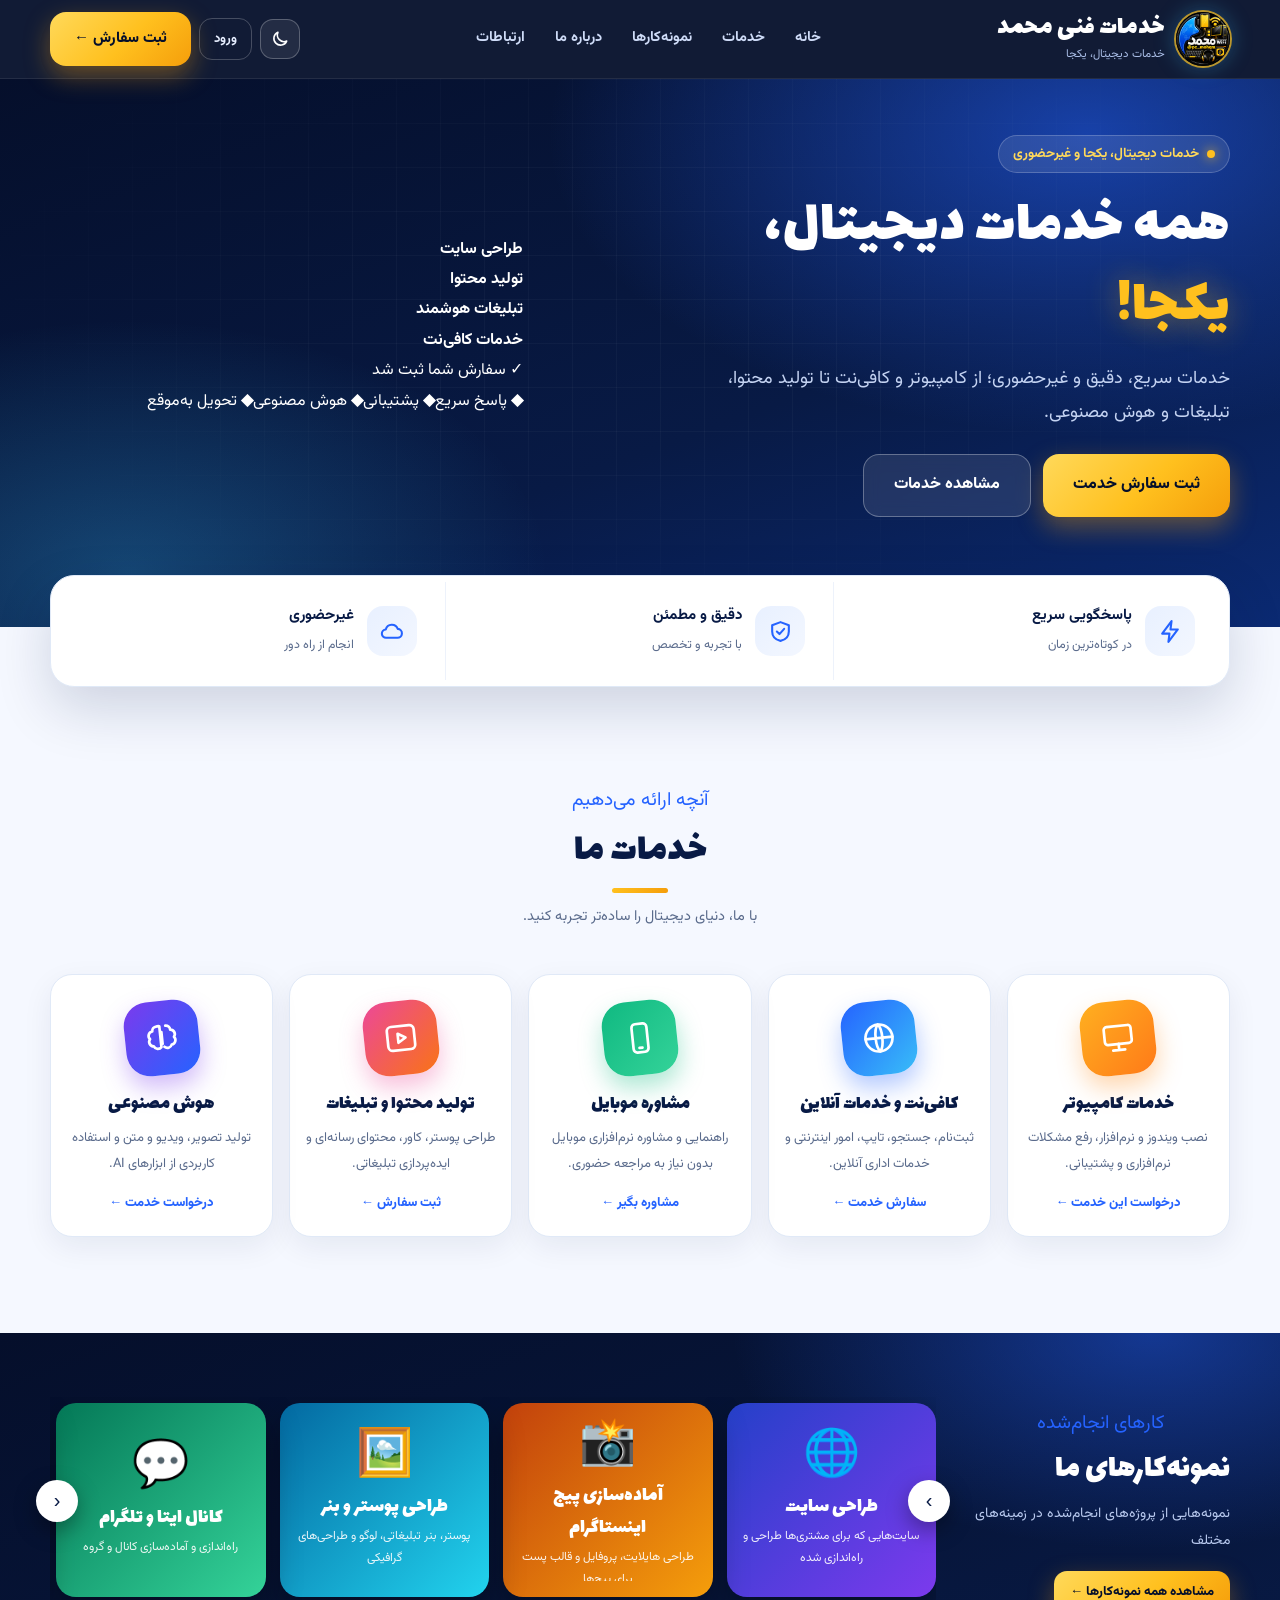
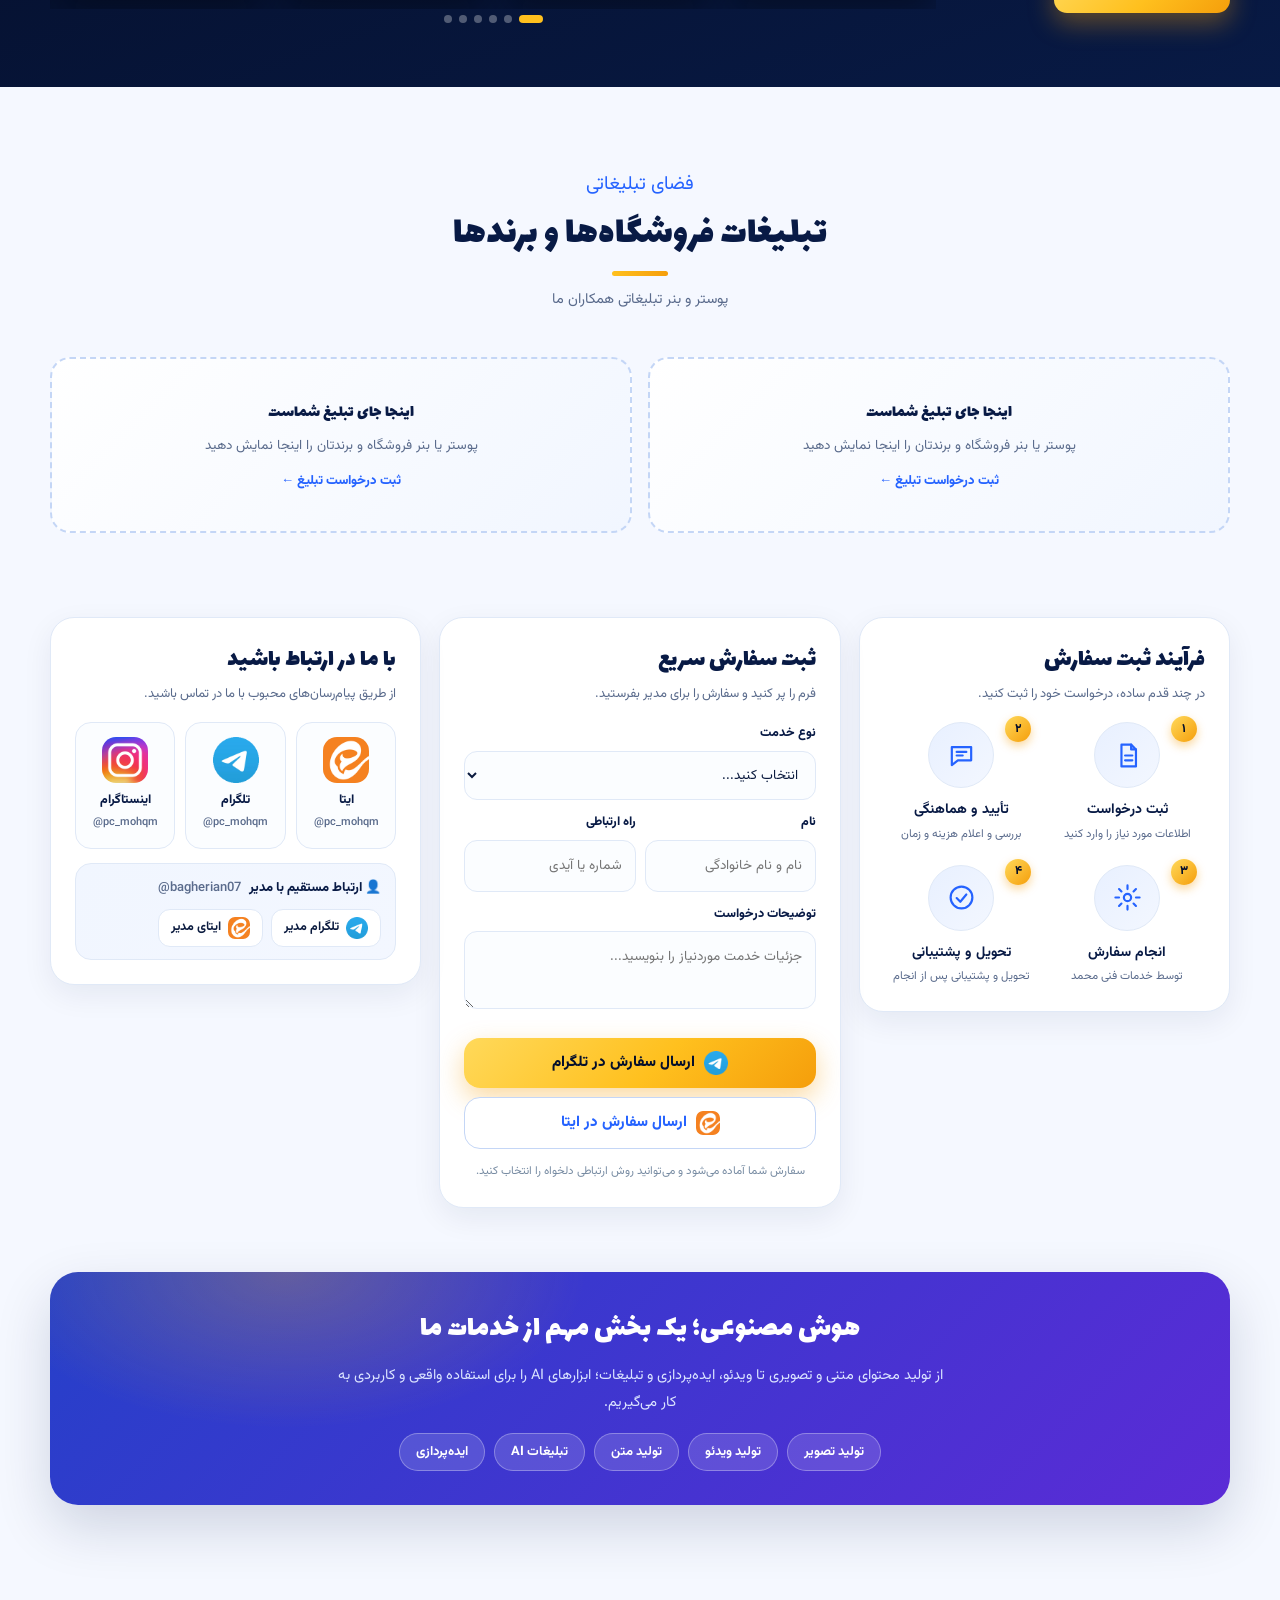
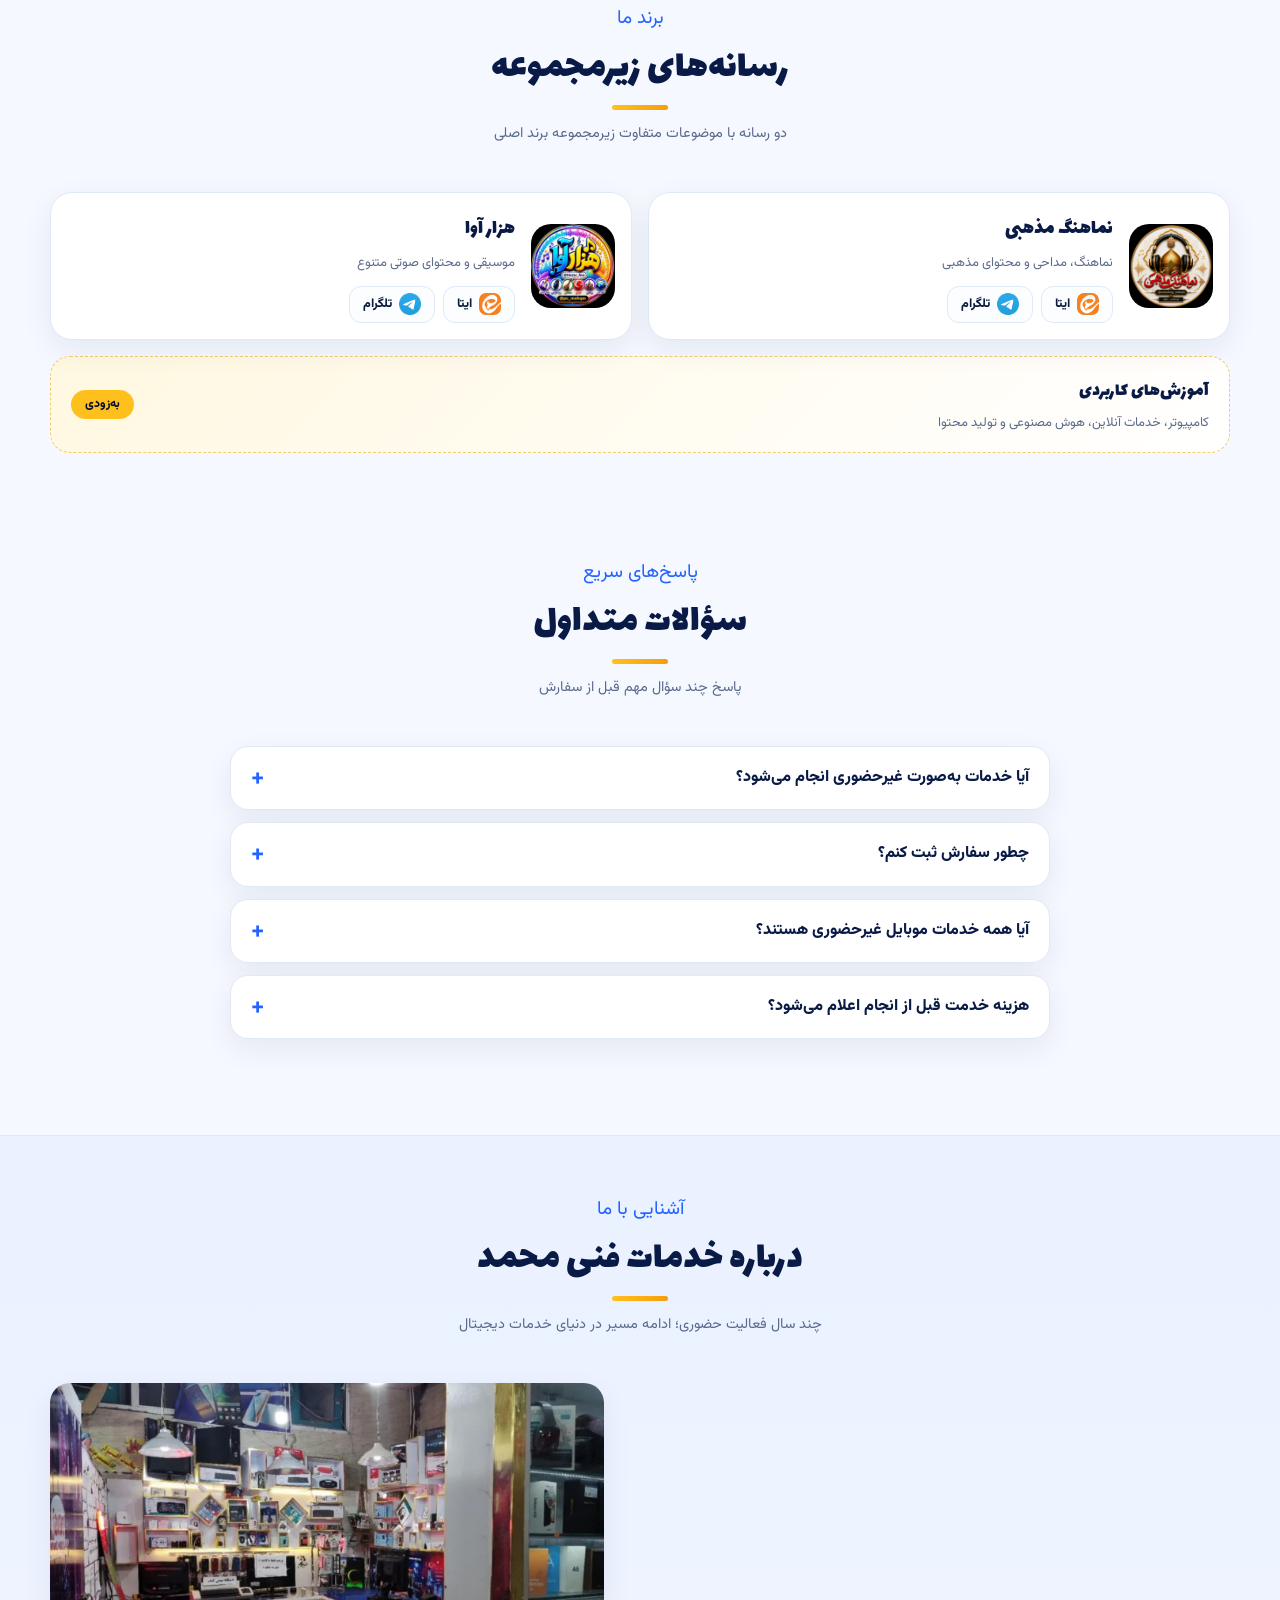
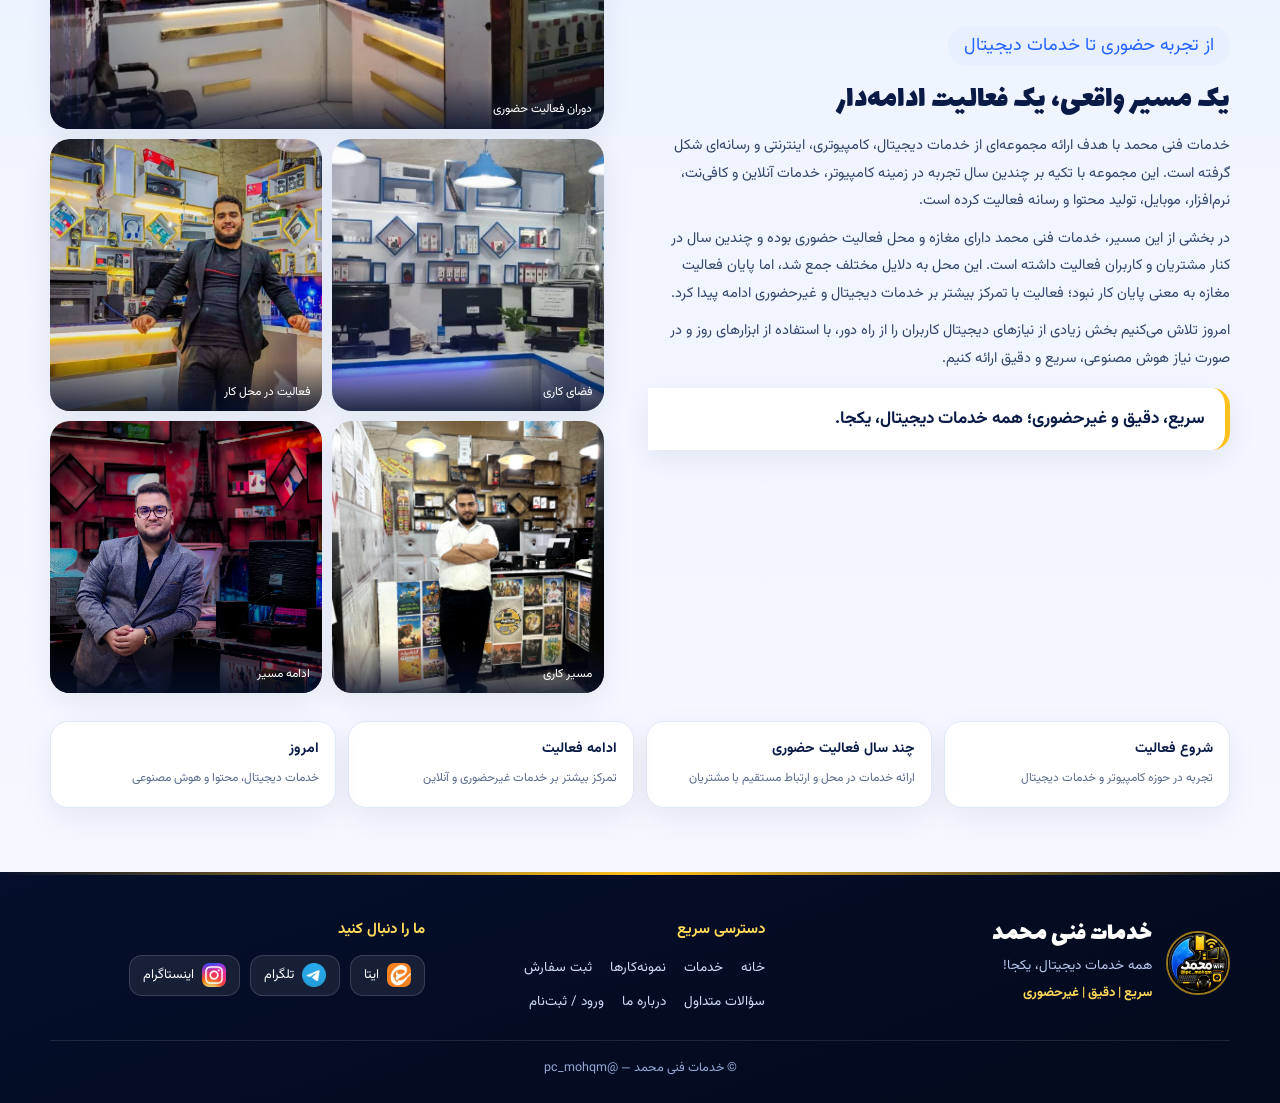
==== commit fd4b3bca: "Add files via upload" ====
--- a/index.html
+++ b/index.html
@@ -55,47 +55,8 @@
 <h1><span data-k="hero.t1">همه خدمات دیجیتال،</span> <em><span data-k="hero.t2">یکجا!</span></em></h1>
 <p class="lead" data-k="hero.lead">خدمات سریع، دقیق و غیرحضوری؛ از کامپیوتر و کافی‌نت تا تولید محتوا، تبلیغات و هوش مصنوعی.</p>
 <div class="cta"><a class="btn gold" href="#request" data-k="hero.cta1">ثبت سفارش خدمت</a><a class="btn glass" href="#services" data-k="hero.cta2">مشاهده خدمات</a></div></div>
-<div class="art"><svg viewBox="0 0 560 400" role="img" aria-label="تصویر لوازم دیجیتال: مانیتور، لپ‌تاپ، موبایل و هدفون">
-<defs>
-<linearGradient id="a" x1="0" y1="0" x2="1" y2="1"><stop offset="0" stop-color="#2f6bff"/><stop offset="1" stop-color="#38bdf8"/></linearGradient>
-<linearGradient id="b" x1="0" y1="0" x2="1" y2="1"><stop offset="0" stop-color="#7c3aed"/><stop offset="1" stop-color="#ec4899"/></linearGradient>
-<linearGradient id="c" x1="0" y1="0" x2="0" y2="1"><stop offset="0" stop-color="#17306b"/><stop offset="1" stop-color="#0a1d4d"/></linearGradient>
-<linearGradient id="g" x1="0" y1="0" x2="1" y2="1"><stop offset="0" stop-color="#ffd95a"/><stop offset="1" stop-color="#f59e0b"/></linearGradient>
-<radialGradient id="glow"><stop offset="0" stop-color="#3b82f6" stop-opacity=".55"/><stop offset="1" stop-color="#3b82f6" stop-opacity="0"/></radialGradient>
-</defs>
-<circle cx="285" cy="190" r="190" fill="url(#glow)"/>
-<ellipse cx="285" cy="360" rx="235" ry="22" fill="#000" opacity=".35"/>
-<!-- مانیتور -->
-<g transform="translate(150 40)"><rect width="270" height="180" rx="16" fill="#0a1d4d" stroke="#3b5bb5" stroke-width="2"/>
-<rect x="9" y="9" width="252" height="162" rx="9" fill="url(#a)"/>
-<rect x="22" y="22" width="80" height="10" rx="5" fill="#fff" opacity=".9"/><rect x="22" y="40" width="120" height="6" rx="3" fill="#fff" opacity=".5"/>
-<rect x="22" y="58" width="68" height="26" rx="8" fill="url(#g)"/>
-<g fill="#fff"><rect x="160" y="110" width="16" height="40" rx="3" opacity=".55"/><rect x="184" y="90" width="16" height="60" rx="3" opacity=".75"/><rect x="208" y="68" width="16" height="82" rx="3"/><rect x="232" y="100" width="16" height="50" rx="3" opacity=".65"/></g>
-<path d="M24 138c24-26 46 4 70-18s46-6 62-26" fill="none" stroke="#fff" stroke-width="3" stroke-linecap="round" opacity=".85"/>
-<rect x="115" y="180" width="40" height="30" fill="#17306b"/><rect x="80" y="208" width="110" height="10" rx="5" fill="#3b5bb5"/></g>
-<!-- لپ‌تاپ -->
-<g transform="translate(30 170)"><path d="M26 0h148a10 10 0 0 1 10 10v98H16V10A10 10 0 0 1 26 0z" fill="#0a1d4d" stroke="#3b5bb5" stroke-width="2"/>
-<rect x="26" y="10" width="148" height="88" rx="5" fill="url(#c)"/>
-<rect x="38" y="22" width="52" height="9" rx="4" fill="#38bdf8"/><rect x="38" y="38" width="104" height="6" rx="3" fill="#6b8bd6" opacity=".7"/><rect x="38" y="50" width="86" height="6" rx="3" fill="#6b8bd6" opacity=".7"/><rect x="38" y="62" width="96" height="6" rx="3" fill="#6b8bd6" opacity=".7"/>
-<circle cx="150" cy="70" r="14" fill="url(#g)"/>
-<path d="M-4 118h208l-10 14H6z" fill="#9db4e6"/><rect x="76" y="118" width="48" height="5" rx="2.5" fill="#6d86bd"/></g>
-<!-- موبایل -->
-<g transform="translate(398 96)"><rect width="88" height="178" rx="20" fill="#0a1d4d" stroke="#3b5bb5" stroke-width="2"/>
-<rect x="6" y="6" width="76" height="166" rx="15" fill="url(#b)"/><rect x="32" y="11" width="24" height="6" rx="3" fill="#0a1d4d"/>
-<circle cx="44" cy="86" r="20" fill="#fff" opacity=".95"/><path d="M38 76l22 10-22 10z" fill="#7c3aed"/>
-<rect x="18" y="128" width="52" height="7" rx="3.5" fill="#fff" opacity=".8"/><rect x="26" y="142" width="36" height="6" rx="3" fill="#fff" opacity=".5"/></g>
-<!-- هدفون -->
-<g transform="translate(140 252)" fill="none" stroke-linecap="round"><path d="M14 66C-4 22 30-8 66-8s70 30 52 74" stroke="#e7efff" stroke-width="10"/>
-<rect x="-6" y="44" width="30" height="50" rx="13" fill="url(#g)" stroke="#e7efff" stroke-width="5"/><rect x="104" y="44" width="30" height="50" rx="13" fill="url(#g)" stroke="#e7efff" stroke-width="5"/></g>
-<!-- چیپ‌های شناور -->
-<g font-family="Vazirmatn,Tahoma,Arial" font-weight="800" text-anchor="middle">
-<g transform="translate(34 70)"><rect width="104" height="42" rx="21" fill="#fff" opacity=".96"/><circle cx="84" cy="21" r="11" fill="url(#a)"/><text x="40" y="26" fill="#0a1d4d" font-size="14">طراحی سایت</text></g>
-<g transform="translate(436 36)"><rect width="100" height="42" rx="21" fill="#fff" opacity=".96"/><circle cx="80" cy="21" r="11" fill="url(#b)"/><text x="36" y="26" fill="#0a1d4d" font-size="14">تولید محتوا</text></g>
-<g transform="translate(446 300)"><rect width="84" height="42" rx="21" fill="url(#g)"/><text x="42" y="27" fill="#0a1d4d" font-size="18">AI ✦</text></g>
-</g>
-<g fill="none" stroke="#7fb4ff" stroke-width="5" stroke-linecap="round" transform="translate(70 12)"><path d="M0 22a34 34 0 0 1 52 0M10 32a20 20 0 0 1 32 0"/><circle cx="26" cy="42" r="3" fill="#7fb4ff" stroke="none"/></g>
-<g fill="#ffd95a"><path d="M520 150l5 11 11 5-11 5-5 11-5-11-11-5 11-5z"/><path d="M60 250l3.5 8 8 3.5-8 3.5-3.5 8-3.5-8-8-3.5 8-3.5z" opacity=".8"/></g>
-</svg></div></div></section>
+<div class="art"><div class="stage" aria-hidden="false"><i class="ring r1"></i><i class="ring r2"></i><div class="orb"><div class="dev"><div class="dh"><i></i><i></i><i></i></div><div class="dr"><b>طراحی سایت</b><span class="bar"><u style="width:92%"></u></span></div><div class="dr"><b>تولید محتوا</b><span class="bar"><u style="width:78%"></u></span></div><div class="dr"><b>تبلیغات هوشمند</b><span class="bar"><u style="width:85%"></u></span></div><div class="dr"><b>خدمات کافی‌نت</b><span class="bar"><u style="width:96%"></u></span></div><div class="dok">✓ سفارش شما ثبت شد</div></div></div>
+<span class="chip c1"><b>◆</b> پاسخ سریع</span><span class="chip c2"><b>◆</b> پشتیبانی</span><span class="chip c3"><b>◆</b> هوش مصنوعی</span><span class="chip c4"><b>◆</b> تحویل به‌موقع</span></div></div></div></section>
 
 <main id="main"><div class="wrap">
 <section class="trust rv" aria-label="مزایا"><div class="in">
--- a/assets/fonts.css
+++ b/assets/fonts.css
@@ -1,8 +1,7 @@
-/* فونت‌ها داخل خود سایت هستند (بدون نیاز به سرویس خارجی) — وزیرمتن، لالزار و عارف رقعه (مجوز OFL) */
+/* فونت‌ها داخل خود سایت هستند (بدون نیاز به سرویس خارجی) — وزیرمتن (متن) و لالزار (تیترهای درشت) (مجوز OFL) */
 @font-face{font-family:"Vazirmatn";src:url(fonts/Vazirmatn-Regular.woff2) format("woff2");font-weight:400;font-display:swap}
 @font-face{font-family:"Vazirmatn";src:url(fonts/Vazirmatn-Medium.woff2) format("woff2");font-weight:500;font-display:swap}
 @font-face{font-family:"Vazirmatn";src:url(fonts/Vazirmatn-Bold.woff2) format("woff2");font-weight:700;font-display:swap}
 @font-face{font-family:"Vazirmatn";src:url(fonts/Vazirmatn-ExtraBold.woff2) format("woff2");font-weight:800 900;font-display:swap}
 @font-face{font-family:"Lalezar";src:url(fonts/Lalezar.woff) format("woff");font-weight:400;font-display:swap}
-@font-face{font-family:"Aref Ruqaa";src:url(fonts/ArefRuqaa-Bold.woff) format("woff");font-weight:400 700;font-display:swap}
-:root{--f-body:"Vazirmatn",Tahoma,Arial,sans-serif;--f-display:"Lalezar","Vazirmatn",Tahoma,sans-serif;--f-accent:"Aref Ruqaa","Vazirmatn",Tahoma,serif}
+:root{--f-body:"Vazirmatn",Tahoma,Arial,sans-serif;--f-display:"Lalezar","Vazirmatn",Tahoma,sans-serif;--f-accent:"Vazirmatn",Tahoma,Arial,sans-serif}
--- a/assets/home.css
+++ b/assets/home.css
@@ -1,10 +1,14 @@
 /* ===== صفحه اصلی خدمات فنی محمد — طراحی جدید ===== */
 :root{
+ --surface:#fff;--surface2:#f1f6ff;--field:#fbfdff;--head:#081a45;--text:#0b1b3f;--link:#2563ff;--tint:#e8f0ff;--tint2:#f3f7ff;--band:#eaf1ff;--body2:#33476d;--warm:#fff8e1;--line2:#c4d6f6;--bar:rgba(255,255,255,.94);--barline:#dbe6f7;
  --n9:#050f2b;--n8:#081a45;--n7:#0c2560;--blue:#2563ff;--sky:#38bdf8;--gold:#ffc01e;--gold2:#ffd95a;--amber:#f59e0b;
- --bg:#f5f8ff;--card:#fff;--ink:#0b1b3f;--muted:#5a6b8c;--line:#e0e9f7;--r:22px;
+ --bg:#f5f8ff;--muted:#5a6b8c;--line:#e0e9f7;--r:22px;
  --sh1:0 10px 30px rgba(8,26,69,.07);--sh2:0 22px 55px rgba(8,26,69,.16)}
+
+[data-theme=dark]{--bg:#070d1f;--surface:#0f1830;--surface2:#142042;--field:#0b1329;--head:#ffffff;--text:#e6edff;--link:#7aa5ff;--tint:#16254f;--tint2:#101c3e;--band:#0b1430;--body2:#c3d0ee;--warm:#2a2410;--line:#1f2d55;--line2:#2c3d70;--muted:#9db0d8;--bar:rgba(16,24,48,.94);--barline:#243566;
+ --sh1:0 10px 30px rgba(0,0,0,.4);--sh2:0 22px 55px rgba(0,0,0,.55);color-scheme:dark}
 *{box-sizing:border-box}html{scroll-behavior:smooth;scroll-padding-top:84px}
-body{margin:0;background:var(--bg);color:var(--ink);font-family:var(--f-body);line-height:1.9;overflow-x:hidden;-webkit-font-smoothing:antialiased}
+body{margin:0;background:var(--bg);color:var(--text);transition:background .3s,color .3s;font-family:var(--f-body);line-height:1.9;overflow-x:hidden;-webkit-font-smoothing:antialiased}
 a{color:inherit;text-decoration:none}img{max-width:100%}
 .wrap{width:min(1180px,calc(100% - 28px));margin-inline:auto}
 @media(min-width:700px){.wrap{width:min(1180px,calc(100% - 56px))}}
@@ -17,7 +21,7 @@
 .btn.gold:hover{transform:translateY(-2px);box-shadow:0 16px 34px rgba(245,158,11,.5)}
 .btn.glass{background:rgba(255,255,255,.1);color:#fff;border:1.5px solid rgba(255,255,255,.3);backdrop-filter:blur(8px)}
 .btn.glass:hover{background:rgba(255,255,255,.18)}
-.btn.line{background:#fff;color:var(--blue);border:1.5px solid #c4d6f6}.btn.line:hover{border-color:var(--blue)}
+.btn.line{background:var(--surface);color:var(--link);border:1.5px solid var(--line2)}.btn.line:hover{border-color:var(--link)}
 .btn.sm{padding:9px 16px;font-size:13px;border-radius:13px}
 /* سربرگ */
 header.hd{position:sticky;top:0;z-index:70;background:rgba(5,15,43,.95);backdrop-filter:blur(16px) saturate(1.4);border-bottom:1px solid rgba(255,255,255,.08)}
@@ -28,23 +32,19 @@
 .hd .brand small{display:none;font-size:11.5px;color:#a9bde6}
 .hd nav.main{display:none}
 .hd .acts{display:flex;align-items:center;gap:8px}
-.hd .login{display:none;color:#e6eeff;font-weight:700;font-size:13px;padding:9px 14px;border-radius:13px;border:1.5px solid rgba(255,255,255,.22)}
+.hd .login{display:inline-block;color:#e6eeff;font-weight:700;font-size:13px;padding:8px 14px;border-radius:13px;border:1.5px solid rgba(255,255,255,.22)}
 .hd .login:hover{background:rgba(255,255,255,.1)}
-.burger{width:42px;height:42px;border-radius:12px;border:1.5px solid rgba(255,255,255,.25);background:transparent;display:grid;place-items:center;cursor:pointer}
-.burger i{display:block;width:18px;height:2px;background:#fff;box-shadow:0 6px 0 #fff,0 -6px 0 #fff}
-.mnav{display:none;padding:6px 0 14px}.mnav.open{display:block}
-.mnav a{display:block;padding:11px 4px;font-weight:700;color:#e6eeff;border-bottom:1px solid rgba(255,255,255,.08)}
 @media(min-width:900px){
  .hd .bar{min-height:78px}.hd .brand img{width:54px;height:54px}.hd .brand strong{font-size:27px}.hd .brand small{display:block}
  .hd nav.main{display:flex;gap:30px;font-weight:700;color:#cfdcf8;font-size:14.5px}
  .hd nav.main a{padding:6px 0;border-bottom:2px solid transparent;transition:.2s}.hd nav.main a:hover{color:#fff;border-color:var(--gold)}
- .hd .login{display:inline-block}.burger,.mnav{display:none!important}}
-@media(max-width:899px){.hd .acts .btn{padding:9px 14px;font-size:13px}}
+}
+
 /* بالای صفحه */
 .hero{position:relative;overflow:hidden;color:#fff;background:radial-gradient(900px 500px at 85% 10%,rgba(37,99,255,.55),transparent 60%),radial-gradient(700px 420px at 10% 90%,rgba(56,189,248,.28),transparent 60%),linear-gradient(160deg,var(--n9),var(--n8) 60%,#0b2a73)}
-.hero:before{content:"";position:absolute;inset:0;background-image:linear-gradient(rgba(255,255,255,.045) 1px,transparent 1px),linear-gradient(90deg,rgba(255,255,255,.045) 1px,transparent 1px);background-size:44px 44px;mask-image:radial-gradient(ellipse at 50% 40%,#000 30%,transparent 78%);-webkit-mask-image:radial-gradient(ellipse at 50% 40%,#000 30%,transparent 78%)}
+.hero:before{content:"";position:absolute;inset:0;background-image:linear-gradient(rgba(255,255,255,.03) 1px,transparent 1px),linear-gradient(90deg,rgba(255,255,255,.03) 1px,transparent 1px);background-size:44px 44px;mask-image:radial-gradient(ellipse at 50% 40%,#000 30%,transparent 78%);-webkit-mask-image:radial-gradient(ellipse at 50% 40%,#000 30%,transparent 78%)}
 .hero .g{position:relative;z-index:1;display:grid;gap:10px;align-items:center;padding:32px 0 84px}
-.eyebrow{display:inline-flex;align-items:center;gap:8px;background:rgba(255,255,255,.1);border:1px solid rgba(255,255,255,.2);border-radius:99px;padding:5px 14px;font-family:var(--f-accent);font-size:19px;color:var(--gold2);margin-bottom:14px}
+.eyebrow{display:inline-flex;align-items:center;gap:8px;background:rgba(255,255,255,.1);border:1px solid rgba(255,255,255,.2);border-radius:99px;padding:5px 14px;font-size:13.5px;font-weight:700;color:var(--gold2);margin-bottom:14px}
 .eyebrow i{width:8px;height:8px;border-radius:50%;background:var(--gold);box-shadow:0 0 12px var(--gold)}
 .hero h1{font-size:44px;line-height:1.45}
 .hero h1 em{font-style:normal;color:var(--gold);text-shadow:0 0 32px rgba(255,192,30,.45)}
@@ -54,28 +54,28 @@
 @media(min-width:900px){.hero .g{grid-template-columns:1.02fr 1fr;padding:56px 0 110px;gap:30px}.hero h1{font-size:62px;line-height:1.3}.hero p.lead{font-size:18px}.hero .cta .btn{padding:15px 30px;font-size:16px}}
 /* مزایا */
 .trust{margin-top:-52px;position:relative;z-index:3}
-.trust .in{display:grid;grid-template-columns:1fr;background:#fff;border:1px solid var(--line);border-radius:24px;box-shadow:var(--sh2);padding:6px}
+.trust .in{display:grid;grid-template-columns:1fr;background:var(--surface);border:1px solid var(--line);border-radius:24px;box-shadow:var(--sh2);padding:6px}
 .trust .it{display:flex;align-items:center;gap:13px;padding:14px 18px}
-.trust .ic{width:50px;height:50px;border-radius:16px;display:grid;place-items:center;flex:none;background:linear-gradient(135deg,#e4edff,#f3f7ff)}
+.trust .ic{width:50px;height:50px;border-radius:16px;display:grid;place-items:center;flex:none;background:linear-gradient(135deg,var(--tint),var(--tint2))}
 .trust .ic svg{width:25px;height:25px;stroke:var(--blue);fill:none;stroke-width:2;stroke-linecap:round;stroke-linejoin:round}
-.trust b{display:block;font-size:15px;color:var(--n8)}.trust span{font-size:12.5px;color:var(--muted)}
+.trust b{display:block;font-size:15px;color:var(--head)}.trust span{font-size:12.5px;color:var(--muted)}
 @media(min-width:760px){.trust .in{grid-template-columns:repeat(3,1fr)}.trust .it{padding:20px 28px;border-inline-start:1px solid #edf2fb}.trust .it:first-child{border:0}}
 /* تیتر بخش */
 .sec{padding:64px 0 6px}
-.ey{display:block;text-align:center;font-family:var(--f-accent);color:var(--blue);font-size:19px;margin-bottom:2px}
-.title{text-align:center;font-size:34px;color:var(--n8);line-height:1.5}
+.ey{display:block;text-align:center;font-family:var(--f-accent);color:var(--link);font-size:19px;margin-bottom:2px}
+.title{text-align:center;font-size:34px;color:var(--head);line-height:1.5}
 .title:after{content:"";display:block;width:56px;height:5px;border-radius:5px;background:linear-gradient(90deg,var(--gold),var(--amber));margin:6px auto 0}
 .subt{text-align:center;color:var(--muted);margin:10px auto 30px;font-size:14.5px;max-width:560px}
 /* خدمات */
 .svcs{display:grid;gap:16px;grid-template-columns:1fr 1fr}
-.svc{position:relative;background:#fff;border:1px solid var(--line);border-radius:var(--r);padding:26px 16px 20px;text-align:center;box-shadow:var(--sh1);transition:.25s;display:flex;flex-direction:column;align-items:center;overflow:hidden}
+.svc{position:relative;background:var(--surface);border:1px solid var(--line);border-radius:var(--r);padding:26px 16px 20px;text-align:center;box-shadow:var(--sh1);transition:.25s;display:flex;flex-direction:column;align-items:center;overflow:hidden}
 .svc:before{content:"";position:absolute;inset:0 0 auto 0;height:4px;background:var(--cg,linear-gradient(90deg,#2563ff,#38bdf8));opacity:0;transition:.25s}
 .svc:hover{transform:translateY(-6px);box-shadow:var(--sh2)}.svc:hover:before{opacity:1}
 .svc .ci{width:74px;height:74px;border-radius:24px;display:grid;place-items:center;margin-bottom:14px;background:var(--cg,linear-gradient(135deg,#2563ff,#38bdf8));box-shadow:0 12px 24px var(--cs,rgba(37,99,255,.3));transform:rotate(-6deg);transition:.25s}
 .svc:hover .ci{transform:rotate(0)}
 .svc .ci svg{width:36px;height:36px;fill:none;stroke:#fff;stroke-width:1.8;stroke-linecap:round;stroke-linejoin:round}
-.svc h3{font-size:20px;color:var(--n8);margin-bottom:6px;line-height:1.5}.svc p{margin:0 0 14px;font-size:13px;color:var(--muted);line-height:2;flex:1}
-.svc a{font-size:13px;font-weight:800;color:var(--blue)}.svc a:hover{color:var(--n8)}
+.svc h3{font-size:20px;color:var(--head);margin-bottom:6px;line-height:1.5}.svc p{margin:0 0 14px;font-size:13px;color:var(--muted);line-height:2;flex:1}
+.svc a{font-size:13px;font-weight:800;color:var(--link)}.svc a:hover{color:var(--head)}
 .svc.k0{--cg:linear-gradient(135deg,#ffb020,#ff7a18);--cs:rgba(255,140,30,.35)}.svc.k1{--cg:linear-gradient(135deg,#2563ff,#38bdf8);--cs:rgba(37,99,255,.35)}.svc.k2{--cg:linear-gradient(135deg,#10b981,#34d399);--cs:rgba(16,185,129,.35)}.svc.k3{--cg:linear-gradient(135deg,#ec4899,#f97316);--cs:rgba(236,72,153,.35)}.svc.k4{--cg:linear-gradient(135deg,#7c3aed,#2563ff);--cs:rgba(124,58,237,.35)}
 .svc:last-child:nth-child(odd){grid-column:1/-1}
 @media(min-width:900px){.svcs{grid-template-columns:repeat(5,1fr)}.svc:last-child:nth-child(odd){grid-column:auto}}
@@ -92,7 +92,7 @@
 .slide.ph{display:flex;align-items:center;justify-content:center;flex-direction:column;text-align:center;padding:16px}
 .slide.ph .em{font-size:46px;line-height:1.2}.slide.ph b{font-family:var(--f-display);font-weight:400;font-size:21px;margin-top:6px;line-height:1.5}.slide.ph small{opacity:.9;font-size:12px;margin-top:4px;line-height:1.8;display:-webkit-box;-webkit-line-clamp:2;-webkit-box-orient:vertical;overflow:hidden}
 .g0{background:linear-gradient(135deg,#2540c9,#7c3aed)}.g1{background:linear-gradient(135deg,#c2410c,#f59e0b)}.g2{background:linear-gradient(135deg,#0369a1,#22d3ee)}.g3{background:linear-gradient(135deg,#047857,#34d399)}.g4{background:linear-gradient(135deg,#9d174d,#f472b6)}.g5{background:linear-gradient(135deg,#312e81,#6366f1)}
-.nv{position:absolute;top:46%;transform:translateY(-50%);width:42px;height:42px;border-radius:50%;border:0;background:#fff;box-shadow:0 8px 22px rgba(0,0,0,.35);cursor:pointer;color:var(--n8);font-size:20px;display:none;z-index:3}
+.nv{position:absolute;top:46%;transform:translateY(-50%);width:42px;height:42px;border-radius:50%;border:0;background:#fff;box-shadow:0 8px 22px rgba(0,0,0,.35);cursor:pointer;color:var(--head);font-size:20px;display:none;z-index:3}
 .nv.prev{right:-14px}.nv.next{left:-14px}
 .dots{display:flex;justify-content:center;gap:7px;margin-top:6px}.dots i{width:8px;height:8px;border-radius:50%;background:rgba(255,255,255,.3);transition:.25s}.dots i.on{background:var(--gold);width:24px;border-radius:6px}
 @media(min-width:900px){.band .in{grid-template-columns:260px 1fr;gap:34px;align-items:center;padding:64px 0}.slide{flex-basis:calc(33.33% - 10px)}.nv{display:block}}
@@ -100,69 +100,69 @@
 /* تبلیغات */
 .adsSec{padding-top:56px}
 .adsGrid{display:grid;gap:16px;grid-template-columns:repeat(auto-fit,minmax(250px,1fr))}
-.adCard{display:block;border-radius:20px;overflow:hidden;background:#fff;border:1px solid var(--line);box-shadow:var(--sh1);transition:.25s}.adCard:hover{transform:translateY(-4px);box-shadow:var(--sh2)}
-.adCard img{width:100%;aspect-ratio:4/3;object-fit:cover;display:block;background:#eaf2fb}.adCard b{display:block;padding:11px 16px;font-size:14px;color:var(--n8)}
-.adSlot{border:2px dashed #b3c9ee;border-radius:20px;min-height:176px;display:flex;flex-direction:column;align-items:center;justify-content:center;text-align:center;padding:18px;color:var(--muted);background:linear-gradient(135deg,#fff,#f1f6ff);font-size:13.5px}
-.adSlot b{color:var(--n8);font-size:17px;display:block;margin-bottom:4px;font-family:var(--f-display);font-weight:400}.adSlot a{margin-top:10px;font-weight:800;color:var(--blue);font-size:13px}
+.adCard{display:block;border-radius:20px;overflow:hidden;background:var(--surface);border:1px solid var(--line);box-shadow:var(--sh1);transition:.25s}.adCard:hover{transform:translateY(-4px);box-shadow:var(--sh2)}
+.adCard img{width:100%;aspect-ratio:4/3;object-fit:cover;display:block;background:var(--tint)}.adCard b{display:block;padding:11px 16px;font-size:14px;color:var(--head)}
+.adSlot{border:2px dashed var(--line2);border-radius:20px;min-height:176px;display:flex;flex-direction:column;align-items:center;justify-content:center;text-align:center;padding:18px;color:var(--muted);background:linear-gradient(135deg,var(--surface),var(--surface2));font-size:13.5px}
+.adSlot b{color:var(--head);font-size:17px;display:block;margin-bottom:4px;font-family:var(--f-display);font-weight:400}.adSlot a{margin-top:10px;font-weight:800;color:var(--link);font-size:13px}
 /* سه ستون */
 .trio{display:grid;gap:18px;margin-top:64px}
-.pnl{background:#fff;border:1px solid var(--line);border-radius:24px;padding:24px;box-shadow:var(--sh1)}
-.pnl h2{font-size:25px;color:var(--n8);line-height:1.5}.pnl>p{margin:2px 0 16px;color:var(--muted);font-size:13px}
+.pnl{background:var(--surface);border:1px solid var(--line);border-radius:24px;padding:24px;box-shadow:var(--sh1)}
+.pnl h2{font-size:25px;color:var(--head);line-height:1.5}.pnl>p{margin:2px 0 16px;color:var(--muted);font-size:13px}
 .steps{display:grid;grid-template-columns:1fr 1fr;gap:20px 10px;position:relative}
 .step2{text-align:center;position:relative}
 .step2 .n{position:absolute;top:-6px;right:8px;width:26px;height:26px;border-radius:50%;background:linear-gradient(135deg,var(--gold2),var(--amber));color:var(--n9);font-size:12px;font-weight:900;display:grid;place-items:center;z-index:1;box-shadow:0 4px 10px rgba(245,158,11,.4)}
-.step2 .ci{width:66px;height:66px;border-radius:50%;background:linear-gradient(135deg,#e8f0ff,#f6f9ff);margin:0 auto 9px;display:grid;place-items:center;border:1px solid #d5e3fb}
+.step2 .ci{width:66px;height:66px;border-radius:50%;background:linear-gradient(135deg,var(--tint),var(--tint2));margin:0 auto 9px;display:grid;place-items:center;border:1px solid var(--line)}
 .step2 .ci svg{width:29px;height:29px;stroke:var(--blue);fill:none;stroke-width:1.8;stroke-linecap:round;stroke-linejoin:round}
-.step2 b{display:block;font-size:14px;color:var(--n8)}.step2 small{font-size:11.5px;color:var(--muted);line-height:1.8;display:block}
-.qf label{display:block;font-size:12.5px;font-weight:800;color:var(--n8);margin:11px 0 5px}
-.qf input,.qf select,.qf textarea{width:100%;padding:12px 13px;border:1.5px solid var(--line);border-radius:13px;font:inherit;font-size:13.5px;background:#fbfdff;color:var(--ink);outline:none;transition:.2s}
-.qf input:focus,.qf select:focus,.qf textarea:focus{border-color:var(--blue);box-shadow:0 0 0 3px rgba(37,99,255,.12)}
+.step2 b{display:block;font-size:14px;color:var(--head)}.step2 small{font-size:11.5px;color:var(--muted);line-height:1.8;display:block}
+.qf label{display:block;font-size:12.5px;font-weight:800;color:var(--head);margin:11px 0 5px}
+.qf input,.qf select,.qf textarea{width:100%;padding:12px 13px;border:1.5px solid var(--line);border-radius:13px;font:inherit;font-size:13.5px;background:var(--field);color:var(--text);outline:none;transition:.2s}
+.qf input:focus,.qf select:focus,.qf textarea:focus{border-color:var(--link);box-shadow:0 0 0 3px rgba(37,99,255,.12)}
 .qf textarea{min-height:78px;resize:vertical}.qf .two{display:grid;grid-template-columns:1fr 1fr;gap:9px}
 .qf .go{display:flex;flex-direction:column;gap:9px;margin-top:16px}.qf .go .btn{width:100%;padding:13px}
 .qf .go .btn .soc{width:24px;height:24px}
 .chs{display:grid;grid-template-columns:repeat(3,1fr);gap:10px}
-.ch{border:1px solid var(--line);border-radius:16px;padding:14px 4px;text-align:center;background:#fbfdff;font-size:12.5px;color:var(--n8);font-weight:800;display:block;transition:.2s}.ch:hover{transform:translateY(-3px);box-shadow:var(--sh1);border-color:#c4d6f6}
+.ch{border:1px solid var(--line);border-radius:16px;padding:14px 4px;text-align:center;background:var(--field);font-size:12.5px;color:var(--head);font-weight:800;display:block;transition:.2s}.ch:hover{transform:translateY(-3px);box-shadow:var(--sh1);border-color:#c4d6f6}
 .ch img{width:46px;height:46px;border-radius:14px;margin:0 auto 6px;display:block}.ch small{display:block;font-weight:500;color:var(--muted);direction:ltr;font-size:11px}
-.mgr{margin-top:14px;border:1px solid var(--line);border-radius:16px;padding:12px 14px;background:linear-gradient(135deg,#f6faff,#eef4ff);font-size:13px}
-.mgr .t{display:flex;align-items:center;gap:8px;margin-bottom:8px;color:var(--n8);font-weight:800}
-.mgr .r{display:flex;gap:8px;flex-wrap:wrap}.mgr .r a{display:inline-flex;align-items:center;gap:7px;background:#fff;border:1px solid var(--line);border-radius:12px;padding:6px 12px;font-weight:700;font-size:12.5px}.mgr .r a:hover{border-color:var(--blue)}
+.mgr{margin-top:14px;border:1px solid var(--line);border-radius:16px;padding:12px 14px;background:linear-gradient(135deg,var(--surface2),var(--tint2));font-size:13px}
+.mgr .t{display:flex;align-items:center;gap:8px;margin-bottom:8px;color:var(--head);font-weight:800}
+.mgr .r{display:flex;gap:8px;flex-wrap:wrap}.mgr .r a{display:inline-flex;align-items:center;gap:7px;background:var(--surface);border:1px solid var(--line);border-radius:12px;padding:6px 12px;font-weight:700;font-size:12.5px}.mgr .r a:hover{border-color:var(--link)}
 .mgr b{direction:ltr;display:inline-block;color:var(--muted);font-weight:500}
 @media(min-width:900px){.trio{grid-template-columns:1fr 1.08fr 1fr;align-items:start}}
 /* هوش مصنوعی + رسانه */
 .aiBox{margin-top:64px;border-radius:28px;padding:34px 24px;text-align:center;color:#fff;background:radial-gradient(500px 260px at 20% 0%,rgba(255,192,30,.25),transparent 60%),linear-gradient(135deg,#2540c9,#5b2bd6);box-shadow:var(--sh2)}
 .aiBox h2{font-size:30px;line-height:1.6}.aiBox p{margin:8px auto 16px;max-width:620px;color:#dbe4ff;font-size:14.5px}
 .aiPills{display:flex;flex-wrap:wrap;gap:9px;justify-content:center}.aiPill{background:rgba(255,255,255,.14);border:1px solid rgba(255,255,255,.3);border-radius:99px;padding:6px 16px;font-size:13px;font-weight:700}
-.mediaGrid{display:grid;gap:16px}.mediaCard{display:flex;gap:16px;align-items:center;background:#fff;border:1px solid var(--line);border-radius:22px;padding:16px;box-shadow:var(--sh1)}
-.mediaCard>img{width:84px;height:84px;border-radius:20px;object-fit:cover;flex:none}.mediaCard h3{font-size:21px;color:var(--n8)}.mediaCard p{margin:2px 0 10px;color:var(--muted);font-size:13px}
-.mediaBtns{display:flex;gap:8px;flex-wrap:wrap}.mediaBtns a{display:inline-flex;align-items:center;gap:7px;border:1px solid var(--line);border-radius:12px;padding:6px 13px;font-size:12.5px;font-weight:800;background:#fbfdff}.mediaBtns a:hover{border-color:var(--blue)}
-.training{margin-top:16px;display:flex;justify-content:space-between;align-items:center;gap:12px;background:linear-gradient(135deg,#fff8e1,#fff);border:1px dashed #f1cd6a;border-radius:20px;padding:16px 20px}
-.training h3{font-size:19px;color:var(--n8)}.training p{margin:2px 0 0;color:var(--muted);font-size:13px}.training .badge{background:var(--gold);color:var(--n9);border-radius:99px;padding:3px 14px;font-weight:800;font-size:12px;flex:none}
+.mediaGrid{display:grid;gap:16px}.mediaCard{display:flex;gap:16px;align-items:center;background:var(--surface);border:1px solid var(--line);border-radius:22px;padding:16px;box-shadow:var(--sh1)}
+.mediaCard>img{width:84px;height:84px;border-radius:20px;object-fit:cover;flex:none}.mediaCard h3{font-size:21px;color:var(--head)}.mediaCard p{margin:2px 0 10px;color:var(--muted);font-size:13px}
+.mediaBtns{display:flex;gap:8px;flex-wrap:wrap}.mediaBtns a{display:inline-flex;align-items:center;gap:7px;border:1px solid var(--line);border-radius:12px;padding:6px 13px;font-size:12.5px;font-weight:800;background:var(--field)}.mediaBtns a:hover{border-color:var(--link)}
+.training{margin-top:16px;display:flex;justify-content:space-between;align-items:center;gap:12px;background:linear-gradient(135deg,var(--warm),var(--surface));border:1px dashed #f1cd6a;border-radius:20px;padding:16px 20px}
+.training h3{font-size:19px;color:var(--head)}.training p{margin:2px 0 0;color:var(--muted);font-size:13px}.training .badge{background:var(--gold);color:var(--n9);border-radius:99px;padding:3px 14px;font-weight:800;font-size:12px;flex:none}
 @media(min-width:760px){.mediaGrid{grid-template-columns:1fr 1fr}}
 /* سؤالات متداول */
 .faq{max-width:820px;margin:0 auto;display:grid;gap:12px}
-.faqItem{background:#fff;border:1px solid var(--line);border-radius:18px;box-shadow:var(--sh1);overflow:hidden}
-.faqItem summary{cursor:pointer;list-style:none;padding:16px 20px;font-weight:800;color:var(--n8);display:flex;justify-content:space-between;align-items:center;gap:12px}
-.faqItem summary::-webkit-details-marker{display:none}.faqItem summary:after{content:"+";font-size:24px;line-height:1;color:var(--blue);transition:.2s;flex:none}
+.faqItem{background:var(--surface);border:1px solid var(--line);border-radius:18px;box-shadow:var(--sh1);overflow:hidden}
+.faqItem summary{cursor:pointer;list-style:none;padding:16px 20px;font-weight:800;color:var(--head);display:flex;justify-content:space-between;align-items:center;gap:12px}
+.faqItem summary::-webkit-details-marker{display:none}.faqItem summary:after{content:"+";font-size:24px;line-height:1;color:var(--link);transition:.2s;flex:none}
 .faqItem[open] summary:after{content:"–"}.faqItem p{margin:0;padding:0 20px 18px;color:var(--muted);font-size:14px}
 /* درباره ما */
-.aboutBand{margin-top:68px;background:linear-gradient(180deg,#eaf1ff,var(--bg));border-top:1px solid var(--line)}
+.aboutBand{margin-top:68px;background:linear-gradient(180deg,var(--band),var(--bg));border-top:1px solid var(--line)}
 .aboutBand .in{padding:56px 0 8px}
 .aboutStory{display:grid;gap:26px;align-items:center}
-.storyBadge{display:inline-block;font-family:var(--f-accent);font-size:18px;color:var(--blue);background:#e3ecff;border-radius:99px;padding:3px 16px}
-.aboutText h3{font-size:32px;color:var(--n8);margin:10px 0 8px;line-height:1.5}.aboutText p{color:#33476d;font-size:14.5px;margin:0 0 10px}
-.aboutText blockquote{margin:16px 0 0;padding:14px 20px;border-inline-start:5px solid var(--gold);background:#fff;border-radius:0 18px 18px 0;font-family:var(--f-accent);font-size:22px;color:var(--n8);box-shadow:var(--sh1);line-height:1.9}
+.storyBadge{display:inline-block;font-family:var(--f-accent);font-size:18px;color:var(--link);background:var(--tint);border-radius:99px;padding:3px 16px}
+.aboutText h3{font-size:32px;color:var(--head);margin:10px 0 8px;line-height:1.5}.aboutText p{color:var(--body2);font-size:14.5px;margin:0 0 10px}
+.aboutText blockquote{margin:16px 0 0;padding:14px 20px;border-inline-start:5px solid var(--gold);background:var(--surface);border-radius:0 18px 18px 0;font-size:17px;font-weight:700;color:var(--head);box-shadow:var(--sh1);line-height:2}
 .aboutGallery{display:grid;gap:10px}.aboutGallery figure{margin:0;position:relative;border-radius:20px;overflow:hidden;box-shadow:var(--sh1)}
 .aboutGallery img{width:100%;height:100%;object-fit:cover;display:block}.galleryMain img{aspect-ratio:16/10}
 .galleryGrid{display:grid;grid-template-columns:1fr 1fr;gap:10px}.galleryGrid img{aspect-ratio:1}
 .aboutGallery figcaption{position:absolute;inset:auto 0 0 0;padding:20px 12px 8px;font-size:12px;color:#fff;background:linear-gradient(0deg,rgba(5,15,43,.8),transparent)}
 .storyTimeline{display:grid;gap:12px;margin-top:28px;grid-template-columns:1fr 1fr}
-.storyTimeline div{background:#fff;border:1px solid var(--line);border-radius:18px;padding:14px 16px;box-shadow:var(--sh1)}.storyTimeline b{display:block;color:var(--n8);font-size:14px}.storyTimeline span{font-size:12px;color:var(--muted)}
+.storyTimeline div{background:var(--surface);border:1px solid var(--line);border-radius:18px;padding:14px 16px;box-shadow:var(--sh1)}.storyTimeline b{display:block;color:var(--head);font-size:14px}.storyTimeline span{font-size:12px;color:var(--muted)}
 @media(min-width:900px){.aboutStory{grid-template-columns:1.05fr 1fr;gap:44px}.storyTimeline{grid-template-columns:repeat(4,1fr)}}
 /* فوتر */
 footer.foot{margin-top:56px;background:linear-gradient(160deg,var(--n9),#030a1d);color:#fff;padding:44px 0 22px;position:relative}
 footer.foot:before{content:"";position:absolute;inset:0 0 auto 0;height:3px;background:linear-gradient(90deg,transparent,var(--gold),transparent)}
 .fg{display:grid;gap:28px}.fbrand{display:flex;gap:14px;align-items:center}.fbrand img{width:64px;height:64px;border-radius:50%;object-fit:cover;border:2px solid rgba(255,192,30,.6)}
-.fbrand h3{font-size:26px;line-height:1.4}.fbrand p{margin:0;color:#b8c9ee;font-size:13.5px}.fbrand span{font-family:var(--f-accent);color:var(--gold2);font-size:17px}
+.fbrand h3{font-size:26px;line-height:1.4}.fbrand p{margin:0;color:#b8c9ee;font-size:13.5px}.fbrand span{color:var(--gold2);font-size:13px;font-weight:700}
 .foot h4{margin:0 0 10px;font-size:15px;color:var(--gold2)}.fl{display:flex;flex-wrap:wrap;gap:8px 18px}.fl a{color:#cfdcf8;font-size:13.5px}.fl a:hover{color:#fff}
 .fsoc{display:flex;gap:10px;flex-wrap:wrap}.fsoc a{display:inline-flex;align-items:center;gap:8px;background:rgba(255,255,255,.08);border:1px solid rgba(255,255,255,.14);border-radius:13px;padding:7px 13px;font-size:13px}.fsoc a:hover{background:rgba(255,255,255,.16)}
 .fsoc .soc{width:24px;height:24px}
@@ -173,3 +173,48 @@
 @media(prefers-reduced-motion:reduce){.rv{opacity:1;transform:none;transition:none}*{scroll-behavior:auto!important}}
 
 .mediaBtns .soc{width:22px;height:22px;border-radius:7px}
+
+/* ===== دکمه تغییر حالت ===== */
+.themeBtn{width:40px;height:40px;border-radius:13px;border:1.5px solid rgba(255,255,255,.25);background:rgba(255,255,255,.08);color:#fff;cursor:pointer;display:grid;place-items:center;padding:0}
+.themeBtn:hover{background:rgba(255,255,255,.18)}
+.themeBtn svg,#themeBtn2 svg{width:20px;height:20px;stroke:currentColor;fill:none;stroke-width:1.9;stroke-linecap:round;stroke-linejoin:round}
+.themeBtn .sun,#themeBtn2 .sun{display:none}[data-theme=dark] .themeBtn .sun,[data-theme=dark] #themeBtn2 .sun{display:inline-flex}[data-theme=dark] .themeBtn .moon,[data-theme=dark] #themeBtn2 .moon{display:none}
+.themeBtn span,#themeBtn2 i span{display:inline-flex}
+.hd .acts{gap:8px}.hd .dsk{display:none}
+@media(min-width:900px){.hd .dsk{display:inline-flex}}
+[data-theme=dark] .trust .ic svg,[data-theme=dark] .step2 .ci svg{stroke:var(--link)}
+[data-theme=dark] .eyebrow{color:var(--gold2)}
+/* ===== نوار شناور پایین (موبایل) ===== */
+.bnav{position:fixed;z-index:80;bottom:calc(12px + env(safe-area-inset-bottom));left:50%;transform:translateX(-50%);width:min(440px,calc(100% - 24px));display:flex;align-items:center;justify-content:space-between;gap:2px;padding:7px;border-radius:30px;background:var(--bar);border:1px solid var(--barline);box-shadow:0 14px 40px rgba(5,15,43,.28);backdrop-filter:blur(16px) saturate(1.3);-webkit-backdrop-filter:blur(16px)}
+.bnav a,.bnav button{display:flex;align-items:center;justify-content:center;gap:7px;height:48px;min-width:48px;padding:0 13px;border-radius:24px;border:0;background:transparent;color:var(--muted);font:700 13px/1 var(--f-body);cursor:pointer;transition:background .25s,color .25s,padding .25s;-webkit-tap-highlight-color:transparent}
+.bnav svg{width:22px;height:22px;stroke:currentColor;fill:none;stroke-width:1.9;stroke-linecap:round;stroke-linejoin:round;flex:none}
+.bnav span{display:none;white-space:nowrap}
+.bnav .on{background:linear-gradient(135deg,var(--gold2),var(--gold));color:var(--n9);box-shadow:0 6px 16px rgba(245,158,11,.35)}
+.bnav .on span{display:inline}
+.bnav [aria-expanded=true]{background:var(--tint);color:var(--link)}
+body{padding-bottom:98px}
+@media(min-width:900px){.bnav{display:none}body{padding-bottom:0}}
+/* ===== کشوی منو ===== */
+.sheet[hidden]{display:none}.sheet{position:fixed;inset:0;z-index:90}
+.sheetBg{position:absolute;inset:0;background:rgba(3,8,24,.55);backdrop-filter:blur(5px);-webkit-backdrop-filter:blur(5px);animation:fade .2s}
+.sheetBox{position:absolute;left:12px;right:12px;bottom:calc(12px + env(safe-area-inset-bottom));margin:auto;max-width:520px;background:var(--surface);border:1px solid var(--line);border-radius:28px;padding:16px 16px 18px;box-shadow:var(--sh2);animation:up .28s cubic-bezier(.2,.8,.2,1)}
+.sheetHead{display:flex;justify-content:space-between;align-items:center;padding:4px 6px 10px}.sheetHead b{font-family:var(--f-display);font-size:22px;font-weight:400;color:var(--head)}
+.sheetHead button{width:36px;height:36px;border-radius:50%;border:0;background:var(--tint);color:var(--head);cursor:pointer;font-size:15px}
+.sheetLinks{display:grid;gap:2px}
+.sheetLinks a,.sheetLinks button{display:flex;align-items:center;gap:13px;padding:12px 10px;border-radius:16px;color:var(--text);font:700 14.5px/1.4 var(--f-body);border:0;background:transparent;cursor:pointer;text-align:right;width:100%}
+.sheetLinks a:hover,.sheetLinks button:hover{background:var(--surface2)}
+.sheetLinks i{width:40px;height:40px;border-radius:13px;background:var(--tint);color:var(--link);display:grid;place-items:center;flex:none;font-style:normal}
+.sheetLinks i svg{width:21px;height:21px;stroke:currentColor;fill:none;stroke-width:1.9;stroke-linecap:round;stroke-linejoin:round}
+.sheetSoc{display:flex;gap:10px;justify-content:center;margin-top:12px;padding-top:14px;border-top:1px solid var(--line)}.sheetSoc .soc{width:38px;height:38px;border-radius:12px}
+@keyframes up{from{transform:translateY(30px);opacity:0}to{transform:none;opacity:1}}@keyframes fade{from{opacity:0}to{opacity:1}}
+/* ===== کارت‌های افقی با فلش (موبایل) ===== */
+.carNav{display:flex;justify-content:center;gap:12px;margin-top:16px}
+.carNav button{width:44px;height:44px;border-radius:50%;border:1.5px solid var(--line2);background:var(--surface);color:var(--head);font-size:20px;cursor:pointer;box-shadow:var(--sh1)}
+@media(max-width:899px){
+ .svcs{display:flex;grid-template-columns:none;overflow-x:auto;scroll-snap-type:x mandatory;scroll-behavior:smooth;gap:14px;padding:6px 2px 14px;scrollbar-width:none}.svcs::-webkit-scrollbar{display:none}
+ .svc{flex:0 0 76%;scroll-snap-align:center}.svc:last-child:nth-child(odd){grid-column:auto}
+}
+@media(min-width:900px){.carNav{display:none}}
+/* ===== فضای خلوت‌تر ===== */
+.sec{padding:72px 0 6px}.title{font-size:32px}.subt{margin-bottom:34px}
+@media(min-width:900px){.sec{padding:96px 0 6px}.title{font-size:40px}.subt{margin-bottom:44px}.band,.aboutBand{margin-top:90px}.trio{margin-top:84px}.adsSec{padding-top:80px}}
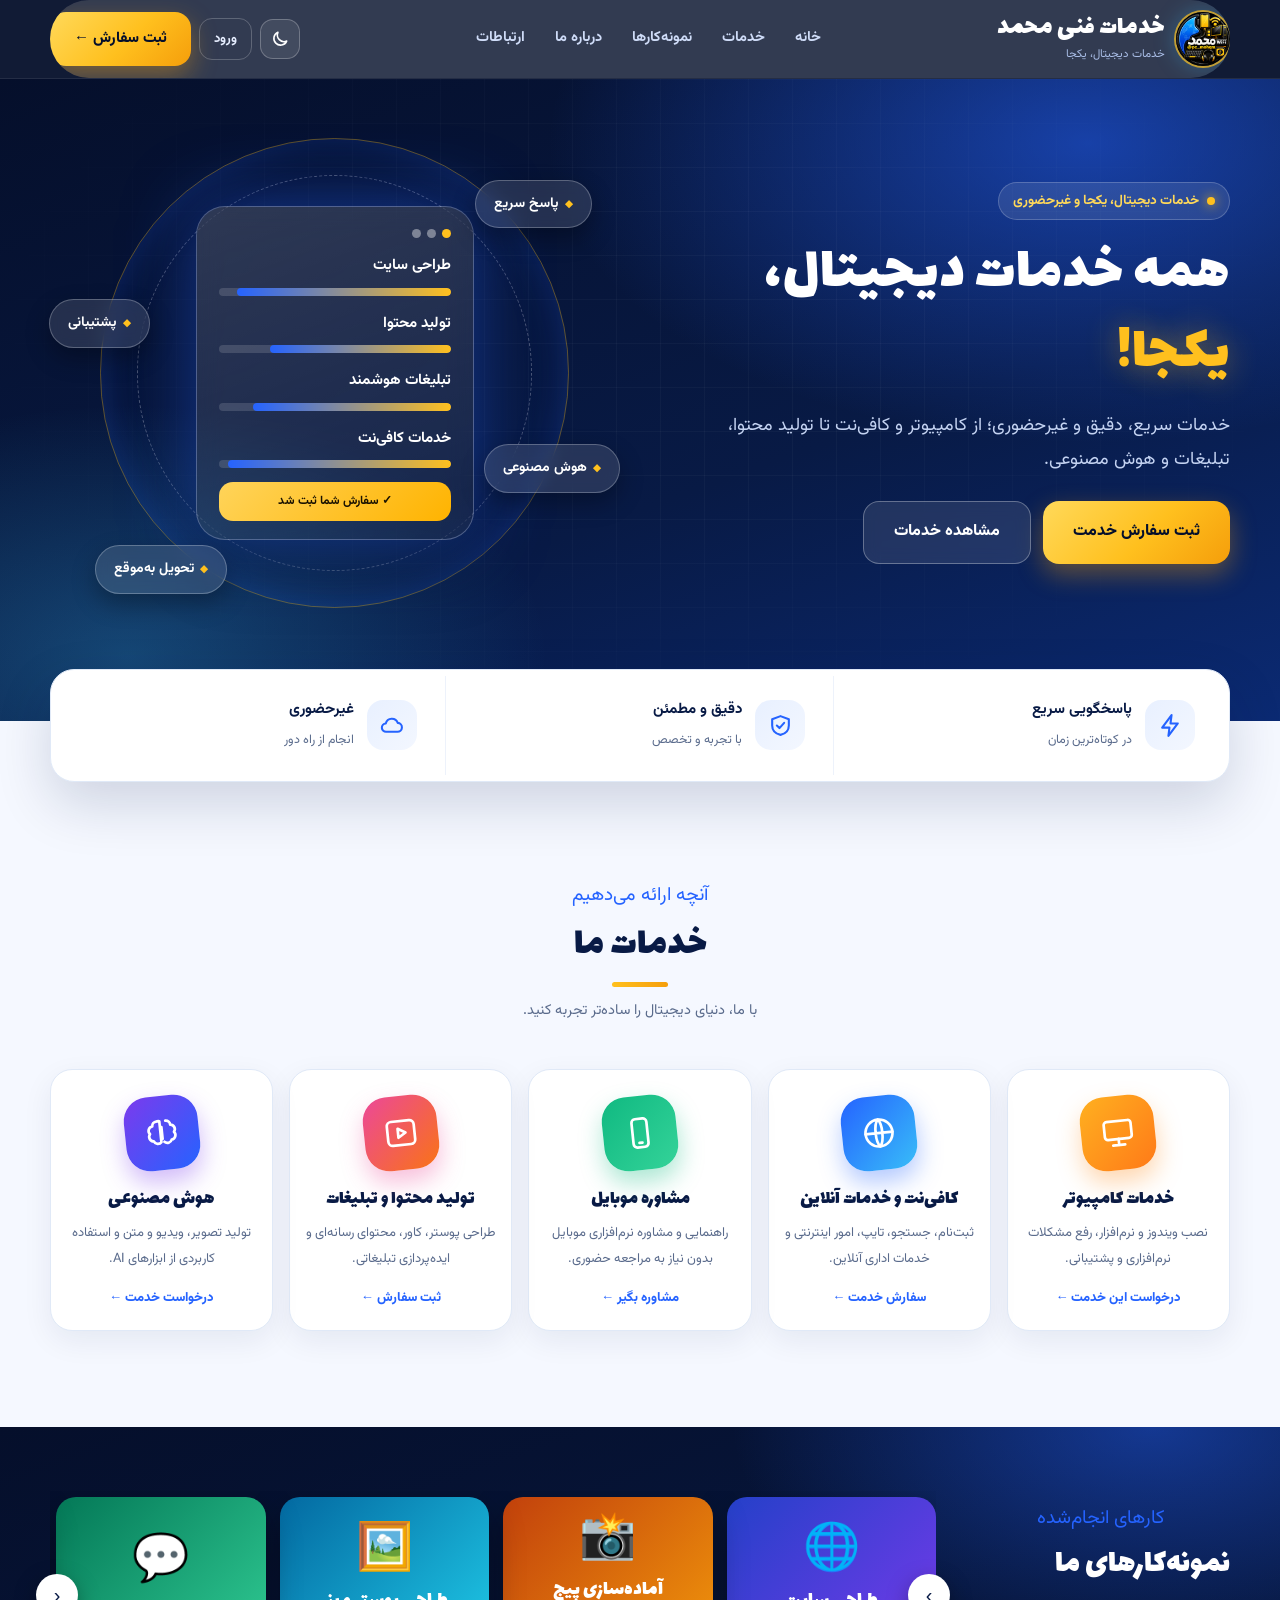
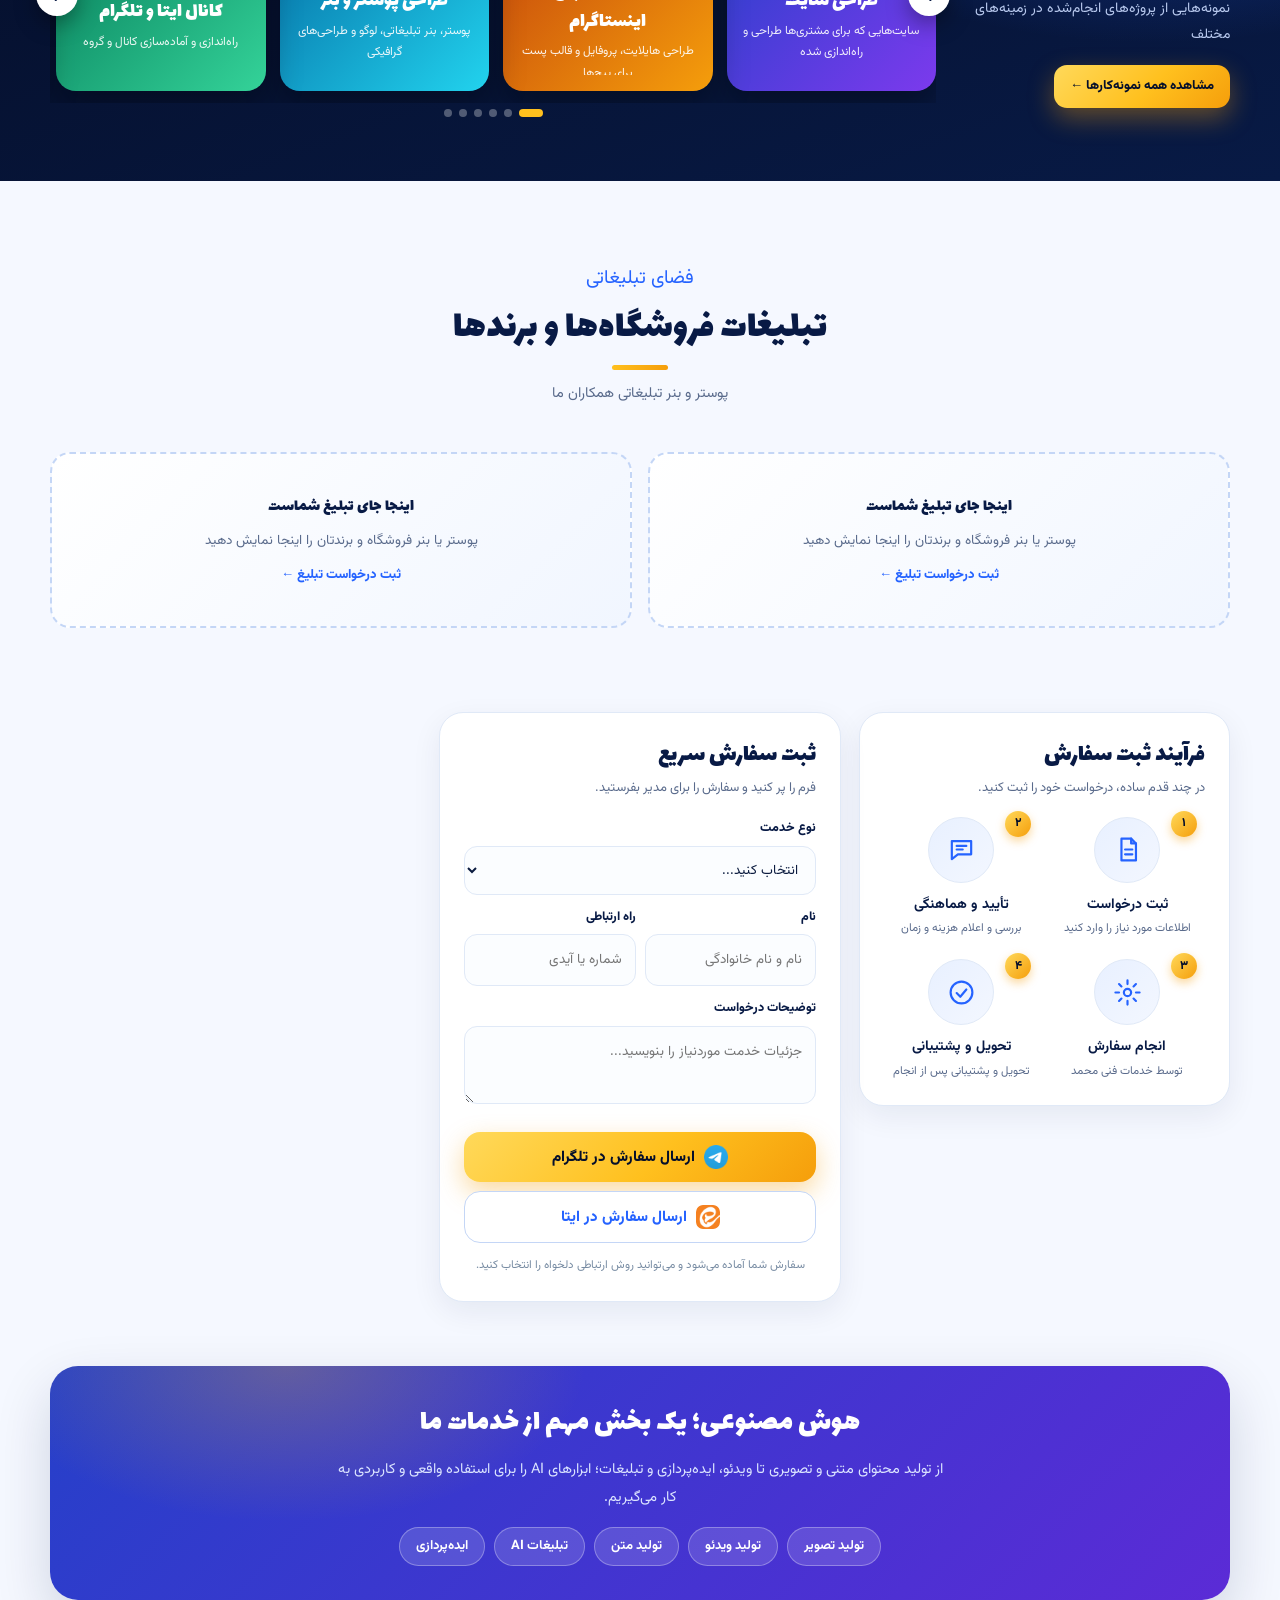
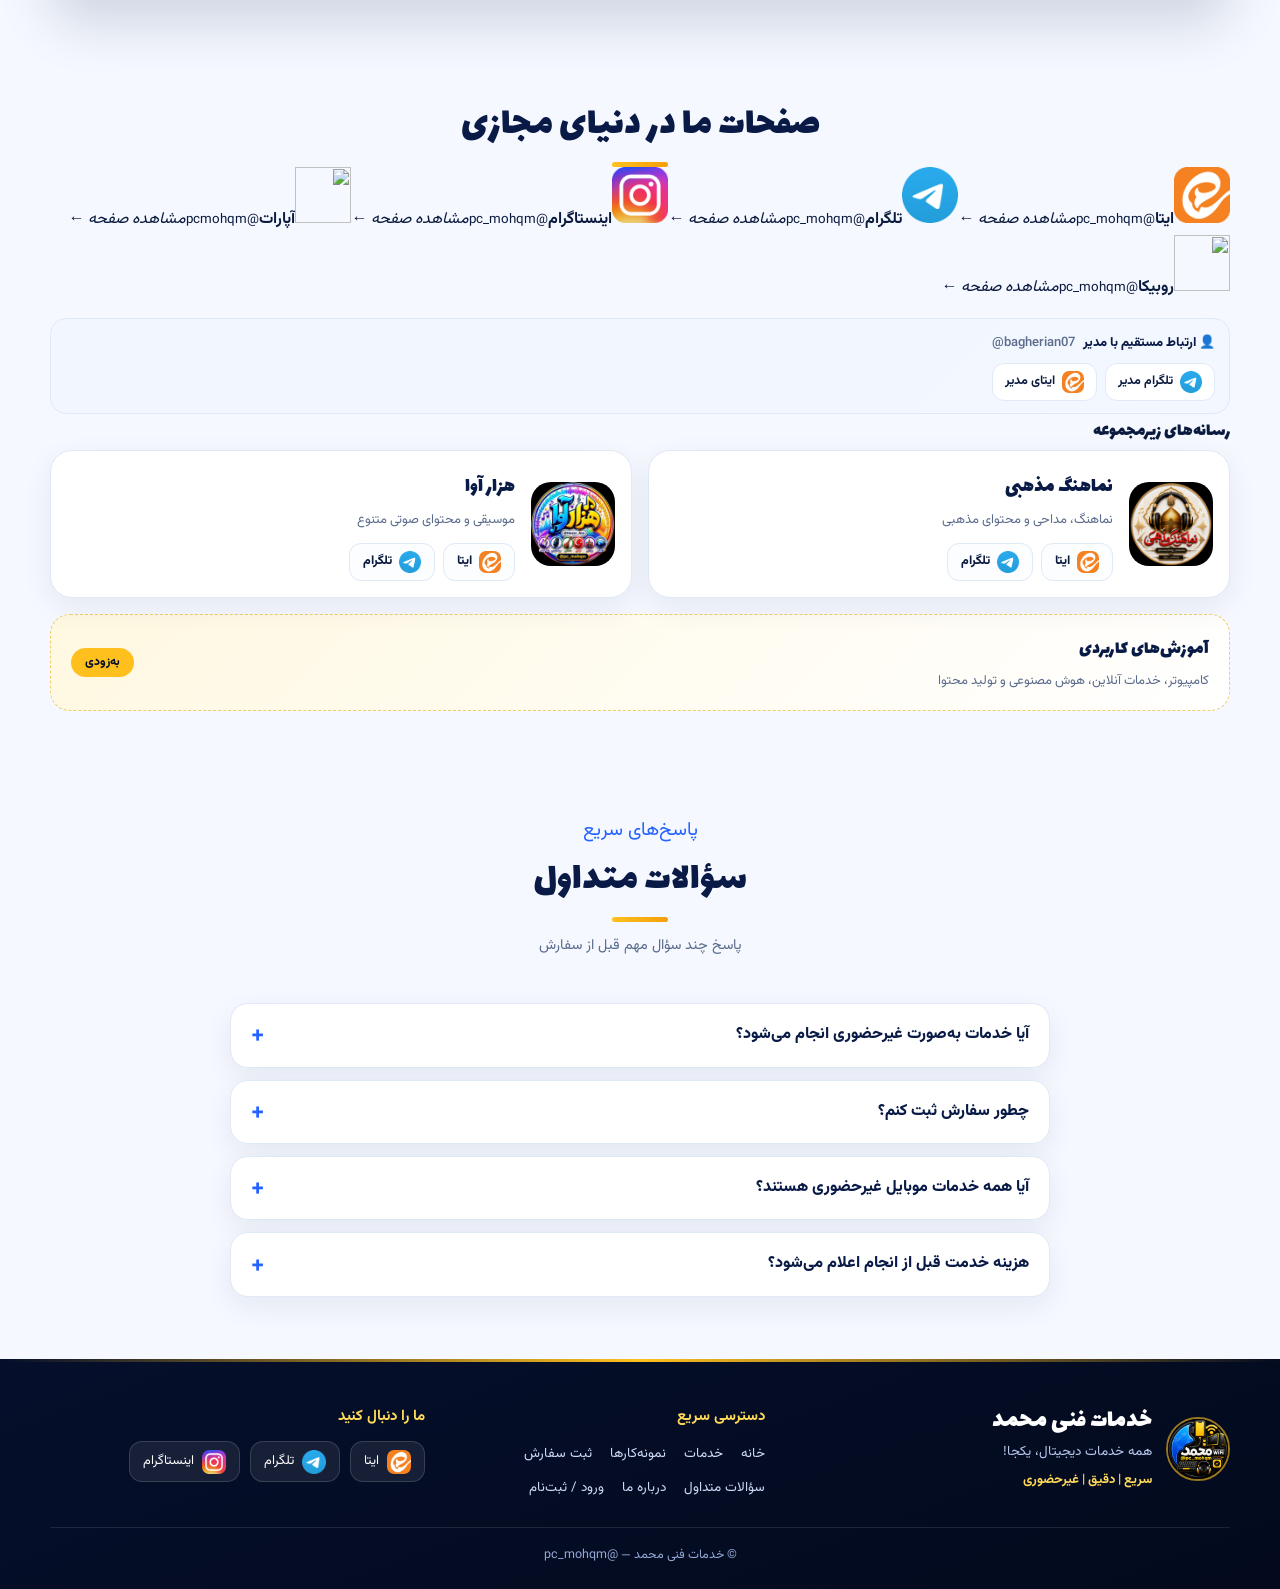
==== commit 5a9248c4: "Add files via upload" ====
--- a/index.html
+++ b/index.html
@@ -10,9 +10,9 @@
 <meta property="og:type" content="website"><meta property="og:locale" content="fa_IR"><meta property="og:site_name" content="خدمات فنی محمد">
 <meta property="og:title" content="خدمات فنی محمد | همه خدمات دیجیتال، یکجا">
 <meta property="og:description" content="کامپیوتر، کافی‌نت، خدمات آنلاین، مشاوره موبایل، تولید محتوا و خدمات هوش مصنوعی؛ سریع، دقیق و غیرحضوری.">
-<meta property="og:image" content="https://pcmohqm.ir/assets/logo-main.png">
-<meta name="twitter:card" content="summary"><meta name="twitter:title" content="خدمات فنی محمد | همه خدمات دیجیتال، یکجا"><meta name="twitter:description" content="خدمات دیجیتال، کامپیوتر، کافی‌نت، مشاوره موبایل و تولید محتوا با AI."><meta name="twitter:image" content="https://pcmohqm.ir/assets/logo-main.png">
-<link rel="icon" href="assets/logo-main.png"><link rel="preload" as="image" href="assets/logo-main.png">
+<meta property="og:image" content="https://pcmohqm.ir/assets/og-image.jpg"><meta property="og:image:width" content="1200"><meta property="og:image:height" content="630"><meta property="og:image:type" content="image/jpeg">
+<meta name="twitter:card" content="summary_large_image"><meta name="twitter:image" content="https://pcmohqm.ir/assets/og-image.jpg"><meta name="twitter:title" content="خدمات فنی محمد | همه خدمات دیجیتال، یکجا"><meta name="twitter:description" content="خدمات دیجیتال، کامپیوتر، کافی‌نت، مشاوره موبایل و تولید محتوا با AI."><meta name="twitter:image" content="https://pcmohqm.ir/assets/logo-main.png">
+<link rel="icon" href="favicon.ico" sizes="any"><link rel="icon" type="image/png" sizes="32x32" href="assets/icons/favicon-32.png"><link rel="icon" type="image/png" sizes="192x192" href="assets/icons/favicon-192.png"><link rel="apple-touch-icon" href="assets/icons/apple-touch-icon.png"><link rel="preload" as="image" href="assets/logo-main.png">
 <title>خدمات فنی محمد | خدمات کامپیوتر، کافی‌نت و هوش مصنوعی</title>
 
 <meta name="keywords" content="خدمات فنی محمد, خدمات کامپیوتر, کافی نت, خدمات آنلاین, نصب ویندوز, نصب نرم افزار, مشاوره موبایل, تولید محتوا, تبلیغات با هوش مصنوعی, خدمات دیجیتال, خدمات غیرحضوری">
@@ -27,7 +27,7 @@
 <script type="application/ld+json">{
   "@context":"https://schema.org",
   "@graph":[
-    {"@type":"Organization","@id":"#organization","name":"خدمات فنی محمد","alternateName":"pc_mohqm","description":"ارائه خدمات کامپیوتر، کافی‌نت و خدمات آنلاین، مشاوره نرم‌افزاری موبایل، تولید محتوا و تبلیغات با هوش مصنوعی به‌صورت حضوری و غیرحضوری در خدمات قابل انجام از راه دور.","email":"pcmohqm@gmail.com","logo":"assets/logo-main.png","sameAs":["https://eitaa.com/pc_mohqm","https://t.me/pc_mohqm","https://www.instagram.com/pc_mohqm/"]},
+    {"@type":"Organization","@id":"#organization","name":"خدمات فنی محمد","alternateName":"pc_mohqm","description":"ارائه خدمات کامپیوتر، کافی‌نت و خدمات آنلاین، مشاوره نرم‌افزاری موبایل، تولید محتوا و تبلیغات با هوش مصنوعی به‌صورت غیرحضوری.","email":"pcmohqm@gmail.com","logo":{"@type":"ImageObject","url":"https://pcmohqm.ir/assets/logo-main.png","width":256,"height":256},"image":"https://pcmohqm.ir/assets/og-image.jpg","sameAs":["https://eitaa.com/pc_mohqm","https://t.me/pc_mohqm","https://www.instagram.com/pc_mohqm/","https://www.aparat.com/pcmohqm","https://rubika.ir/page/pc_mohqm"]},
     {"@type":"WebSite","@id":"#website","name":"خدمات فنی محمد","description":"همه خدمات دیجیتال، یکجا؛ کامپیوتر، کافی‌نت، خدمات آنلاین، مشاوره موبایل، تولید محتوا و هوش مصنوعی.","inLanguage":"fa-IR","url":"https://pcmohqm.ir/","publisher":{"@id":"#organization"}},
     {"@type":"ItemList","name":"خدمات خدمات فنی محمد","itemListElement":[
       {"@type":"ListItem","position":1,"name":"خدمات کامپیوتر"},
@@ -46,7 +46,7 @@
 <a class="skip" href="#main">پرش به محتوای اصلی</a>
 <header class="hd"><div class="wrap"><div class="bar">
 <a class="brand" href="./"><img src="assets/logo-main.png" alt="لوگوی خدمات فنی محمد"><span><strong>خدمات فنی محمد</strong><small>خدمات دیجیتال، یکجا</small></span></a>
-<nav class="main" aria-label="ناوبری اصلی"><a href="#home">خانه</a><a href="#services">خدمات</a><a href="#portfolio">نمونه‌کارها</a><a href="#about">درباره ما</a><a href="#contact">ارتباطات</a></nav>
+<nav class="main" aria-label="ناوبری اصلی"><a href="#home">خانه</a><a href="#services">خدمات</a><a href="#portfolio">نمونه‌کارها</a><a href="about.html">درباره ما</a><a href="#contact">ارتباطات</a></nav>
 <div class="acts"><button class="themeBtn" id="themeBtn" type="button" aria-label="تغییر حالت روشن و تاریک"><span class="moon"><svg viewBox="0 0 24 24" aria-hidden="true"><path d="M20 14.5A8 8 0 0 1 9.5 4 8 8 0 1 0 20 14.5z"/></svg></span><span class="sun"><svg viewBox="0 0 24 24" aria-hidden="true"><circle cx="12" cy="12" r="4"/><path d="M12 2v2M12 20v2M2 12h2M20 12h2M5 5l1.5 1.5M17.5 17.5L19 19M19 5l-1.5 1.5M6.5 17.5L5 19"/></svg></span></button><a class="login" href="auth.html">ورود</a><a class="btn gold dsk" href="#request">ثبت سفارش ←</a></div>
 </div></div></header>
 
@@ -84,32 +84,28 @@
 <label for="details">توضیحات درخواست</label><textarea id="details" placeholder="جزئیات خدمت موردنیاز را بنویسید..."></textarea>
 <div class="go"><button class="btn gold" type="button" id="sendTelegram"><img class="soc" src="assets/icons/telegram.png" alt="" width="24" height="24" loading="lazy"> ارسال سفارش در تلگرام</button><button class="btn line" type="button" id="sendEitaa"><img class="soc" src="assets/icons/eitaa.png" alt="" width="24" height="24" loading="lazy"> ارسال سفارش در ایتا</button></div>
 <p id="formNote" style="font-size:11.5px;color:#788ca3;text-align:center;margin:12px 0 0">سفارش شما آماده می‌شود و می‌توانید روش ارتباطی دلخواه را انتخاب کنید.</p></form></section>
-<section class="pnl" id="contact"><h2>با ما در ارتباط باشید</h2><p>از طریق پیام‌رسان‌های محبوب با ما در تماس باشید.</p>
-<div class="chs"><a class="ch" href="https://eitaa.com/pc_mohqm" data-link="eitaa_channel" target="_blank" rel="noopener"><img src="assets/icons/eitaa.png" alt="" width="24" height="24" loading="lazy">ایتا<small data-handle="eitaa_channel">@pc_mohqm</small></a><a class="ch" href="https://t.me/pc_mohqm" data-link="telegram_channel" target="_blank" rel="noopener"><img src="assets/icons/telegram.png" alt="" width="24" height="24" loading="lazy">تلگرام<small data-handle="telegram_channel">@pc_mohqm</small></a><a class="ch" href="https://www.instagram.com/pc_mohqm" data-link="instagram" target="_blank" rel="noopener"><img src="assets/icons/instagram.png" alt="" width="24" height="24" loading="lazy">اینستاگرام<small data-handle="instagram">@pc_mohqm</small></a></div>
-<div class="mgr"><div class="t">👤 ارتباط مستقیم با مدیر <b data-handle="mgr_telegram">@bagherian07</b></div><div class="r"><a href="https://t.me/bagherian07" data-link="mgr_telegram" target="_blank" rel="noopener"><img class="soc" src="assets/icons/telegram.png" alt="" width="24" height="24" loading="lazy"> تلگرام مدیر</a><a href="https://eitaa.com/bagherian07" data-link="mgr_eitaa" target="_blank" rel="noopener"><img class="soc" src="assets/icons/eitaa.png" alt="" width="24" height="24" loading="lazy"> ایتای مدیر</a></div></div></section>
+
 </div>
 
 <section class="aiBox rv"><h2>هوش مصنوعی؛ یک بخش مهم از خدمات ما</h2><p>از تولید محتوای متنی و تصویری تا ویدئو، ایده‌پردازی و تبلیغات؛ ابزارهای AI را برای استفاده واقعی و کاربردی به کار می‌گیریم.</p><div class="aiPills"><span class="aiPill">تولید تصویر</span><span class="aiPill">تولید ویدئو</span><span class="aiPill">تولید متن</span><span class="aiPill">تبلیغات AI</span><span class="aiPill">ایده‌پردازی</span></div></section>
-<div class="rv"><section class="sec" id="media"><span class="ey">برند ما</span><h2 class="title">رسانه‌های زیرمجموعه</h2><p class="subt">دو رسانه با موضوعات متفاوت زیرمجموعه برند اصلی</p>
+<section class="sec rv" id="contact"><h2 class="title" data-k="contact.title">صفحات ما در دنیای مجازی</h2>
+<div class="snWrap"><div class="snGrid">
+<a class="sn sn1" href="https://eitaa.com/pc_mohqm" data-link="eitaa_channel" target="_blank" rel="noopener"><span class="sni"><img src="assets/icons/eitaa.png" alt="" width="56" height="56" loading="lazy"></span><b>ایتا</b><small data-handle="eitaa_channel">@pc_mohqm</small><em>مشاهده صفحه ←</em></a><a class="sn sn2" href="https://t.me/pc_mohqm" data-link="telegram_channel" target="_blank" rel="noopener"><span class="sni"><img src="assets/icons/telegram.png" alt="" width="56" height="56" loading="lazy"></span><b>تلگرام</b><small data-handle="telegram_channel">@pc_mohqm</small><em>مشاهده صفحه ←</em></a><a class="sn sn3" href="https://www.instagram.com/pc_mohqm" data-link="instagram" target="_blank" rel="noopener"><span class="sni"><img src="assets/icons/instagram.png" alt="" width="56" height="56" loading="lazy"></span><b>اینستاگرام</b><small data-handle="instagram">@pc_mohqm</small><em>مشاهده صفحه ←</em></a><a class="sn sn4" href="https://www.aparat.com/pcmohqm/short-videos" data-link="aparat" target="_blank" rel="noopener"><span class="sni"><img src="assets/icons/aparat.png" alt="" width="56" height="56" loading="lazy"></span><b>آپارات</b><small data-handle="aparat">@pcmohqm</small><em>مشاهده صفحه ←</em></a><a class="sn sn5" href="https://rubika.ir/page/pc_mohqm" data-link="rubika" target="_blank" rel="noopener"><span class="sni"><img src="assets/icons/rubika.png" alt="" width="56" height="56" loading="lazy"></span><b>روبیکا</b><small data-handle="rubika">@pc_mohqm</small><em>مشاهده صفحه ←</em></a>
+</div>
+<div class="mgr"><div class="t">👤 ارتباط مستقیم با مدیر <b data-handle="mgr_telegram">@bagherian07</b></div><div class="r"><a href="https://t.me/bagherian07" data-link="mgr_telegram" target="_blank" rel="noopener"><img class="soc" src="assets/icons/telegram.png" alt="" width="24" height="24" loading="lazy"> تلگرام مدیر</a><a href="https://eitaa.com/bagherian07" data-link="mgr_eitaa" target="_blank" rel="noopener"><img class="soc" src="assets/icons/eitaa.png" alt="" width="24" height="24" loading="lazy"> ایتای مدیر</a></div></div></div>
+<h3 class="subGrp" id="media">رسانه‌های زیرمجموعه</h3>
 <div class="mediaGrid"><article class="mediaCard"><img src="assets/logo-namahang.jpg" alt="لوگوی نماهنگ مذهبی" loading="lazy"><div><h3>نماهنگ مذهبی</h3><p>نماهنگ، مداحی و محتوای مذهبی</p><div class="mediaBtns"><a href="https://eitaa.com/namahng_mzhabi" target="_blank" rel="noopener"><img class="soc" src="assets/icons/eitaa.png" alt="" width="24" height="24" loading="lazy"> ایتا</a><a href="https://t.me/namahng_mzhabi" target="_blank" rel="noopener"><img class="soc" src="assets/icons/telegram.png" alt="" width="24" height="24" loading="lazy"> تلگرام</a></div></div></article>
 <article class="mediaCard"><img src="assets/logo-hezar-ava.jpg" alt="لوگوی هزار آوا" loading="lazy"><div><h3>هزار آوا</h3><p>موسیقی و محتوای صوتی متنوع</p><div class="mediaBtns"><a href="https://eitaa.com/Hezar_Ava" target="_blank" rel="noopener"><img class="soc" src="assets/icons/eitaa.png" alt="" width="24" height="24" loading="lazy"> ایتا</a><a href="https://t.me/Hezar_Ava" target="_blank" rel="noopener"><img class="soc" src="assets/icons/telegram.png" alt="" width="24" height="24" loading="lazy"> تلگرام</a></div></div></article></div>
-<div class="training" id="training"><div><h3>آموزش‌های کاربردی</h3><p>کامپیوتر، خدمات آنلاین، هوش مصنوعی و تولید محتوا</p></div><span class="badge">به‌زودی</span></div></section></div>
+<div class="training" id="training"><div><h3>آموزش‌های کاربردی</h3><p>کامپیوتر، خدمات آنلاین، هوش مصنوعی و تولید محتوا</p></div><span class="badge">به‌زودی</span></div></section>
 <section class="sec rv" id="faq"><span class="ey">پاسخ‌های سریع</span><h2 class="title" data-k="faq.title">سؤالات متداول</h2><p class="subt" data-k="faq.sub">پاسخ چند سؤال مهم قبل از سفارش</p><div class="faq" id="faqList"><details class="faqItem"><summary>آیا خدمات به‌صورت غیرحضوری انجام می‌شود؟</summary><p>بله؛ خدماتی که امکان انجام از راه دور دارند، به‌صورت غیرحضوری و آنلاین ارائه می‌شوند.</p></details><details class="faqItem"><summary>چطور سفارش ثبت کنم؟</summary><p>از فرم ثبت سفارش استفاده کنید یا مستقیماً با مدیر در ارتباط باشید.</p></details><details class="faqItem"><summary>آیا همه خدمات موبایل غیرحضوری هستند؟</summary><p>خیر؛ تمرکز این بخش روی مشاوره و خدمات نرم‌افزاری قابل انجام از راه دور است.</p></details><details class="faqItem"><summary>هزینه خدمت قبل از انجام اعلام می‌شود؟</summary><p>جزئیات و شرایط هر درخواست پس از بررسی مشخص و با شما هماهنگ می‌شود.</p></details></div></section>
 </div>
 
-<section class="aboutBand" id="about"><div class="wrap in rv">
-<span class="ey">آشنایی با ما</span><h2 class="title">درباره خدمات فنی محمد</h2><p class="subt">چند سال فعالیت حضوری؛ ادامه مسیر در دنیای خدمات دیجیتال</p>
-<div class="aboutStory"><div class="aboutText"><span class="storyBadge" data-k="about.badge">از تجربه حضوری تا خدمات دیجیتال</span><h3 data-k="about.h">یک مسیر واقعی، یک فعالیت ادامه‌دار</h3>
-<p data-k="about.p1">خدمات فنی محمد با هدف ارائه مجموعه‌ای از خدمات دیجیتال، کامپیوتری، اینترنتی و رسانه‌ای شکل گرفته است. این مجموعه با تکیه بر چندین سال تجربه در زمینه کامپیوتر، خدمات آنلاین و کافی‌نت، نرم‌افزار، موبایل، تولید محتوا و رسانه فعالیت کرده است.</p><p data-k="about.p2">در بخشی از این مسیر، خدمات فنی محمد دارای مغازه و محل فعالیت حضوری بوده و چندین سال در کنار مشتریان و کاربران فعالیت داشته است. این محل به دلایل مختلف جمع شد، اما پایان فعالیت مغازه به معنی پایان کار نبود؛ فعالیت با تمرکز بیشتر بر خدمات دیجیتال و غیرحضوری ادامه پیدا کرد.</p><p data-k="about.p3">امروز تلاش می‌کنیم بخش زیادی از نیازهای دیجیتال کاربران را از راه دور، با استفاده از ابزارهای روز و در صورت نیاز هوش مصنوعی، سریع و دقیق ارائه کنیم.</p><blockquote data-k="about.quote">سریع، دقیق و غیرحضوری؛ همه خدمات دیجیتال، یکجا.</blockquote></div>
-<div class="aboutGallery" aria-label="تصاویر سابقه فعالیت"><figure class="galleryMain"><img src="assets/shop-01.jpg" alt="نمایی از مغازه خدمات فنی محمد در دوران فعالیت حضوری" loading="lazy"><figcaption>دوران فعالیت حضوری</figcaption></figure>
-<div class="galleryGrid"><figure><img src="assets/shop-02.jpg" alt="فضای داخلی مغازه خدمات فنی محمد" loading="lazy"><figcaption>فضای کاری</figcaption></figure><figure><img src="assets/owner-shop-01.jpg" alt="محمد در محل فعالیت خدمات فنی" loading="lazy"><figcaption>فعالیت در محل کار</figcaption></figure><figure><img src="assets/owner-shop-02.jpg" alt="محمد در محل فعالیت قدیمی خدمات فنی" loading="lazy"><figcaption>مسیر کاری</figcaption></figure><figure><img src="assets/owner-shop-03.jpg" alt="محمد در فضای کاری خدمات فنی" loading="lazy"><figcaption>ادامه مسیر</figcaption></figure></div></div></div>
-<div class="storyTimeline"><div><b>شروع فعالیت</b><span>تجربه در حوزه کامپیوتر و خدمات دیجیتال</span></div><div><b>چند سال فعالیت حضوری</b><span>ارائه خدمات در محل و ارتباط مستقیم با مشتریان</span></div><div><b>ادامه فعالیت</b><span>تمرکز بیشتر بر خدمات غیرحضوری و آنلاین</span></div><div><b>امروز</b><span>خدمات دیجیتال، محتوا و هوش مصنوعی</span></div></div>
-</div></section>
+
 </main>
 
 <footer class="foot"><div class="wrap"><div class="fg">
 <div class="fbrand"><img src="assets/logo-main.png" alt="لوگوی خدمات فنی محمد" loading="lazy"><div><h3>خدمات فنی محمد</h3><p data-k="foot.tagline">همه خدمات دیجیتال، یکجا!</p><span data-k="foot.slogan">سریع | دقیق | غیرحضوری</span></div></div>
-<div><h4>دسترسی سریع</h4><div class="fl"><a href="#home">خانه</a><a href="#services">خدمات</a><a href="#portfolio">نمونه‌کارها</a><a href="#request">ثبت سفارش</a><a href="#faq">سؤالات متداول</a><a href="#about">درباره ما</a><a href="auth.html">ورود / ثبت‌نام</a></div></div>
+<div><h4>دسترسی سریع</h4><div class="fl"><a href="#home">خانه</a><a href="#services">خدمات</a><a href="#portfolio">نمونه‌کارها</a><a href="#request">ثبت سفارش</a><a href="#faq">سؤالات متداول</a><a href="about.html">درباره ما</a><a href="auth.html">ورود / ثبت‌نام</a></div></div>
 <div><h4>ما را دنبال کنید</h4><div class="fsoc"><a href="https://eitaa.com/pc_mohqm" data-link="eitaa_channel" target="_blank" rel="noopener"><img class="soc" src="assets/icons/eitaa.png" alt="" width="24" height="24" loading="lazy"> ایتا</a><a href="https://t.me/pc_mohqm" data-link="telegram_channel" target="_blank" rel="noopener"><img class="soc" src="assets/icons/telegram.png" alt="" width="24" height="24" loading="lazy"> تلگرام</a><a href="https://www.instagram.com/pc_mohqm" data-link="instagram" target="_blank" rel="noopener"><img class="soc" src="assets/icons/instagram.png" alt="" width="24" height="24" loading="lazy"> اینستاگرام</a></div></div>
 </div><div class="copy" data-k="foot.copy">© خدمات فنی محمد — @pc_mohqm</div></div></footer>
 <nav class="bnav" id="bnav" aria-label="ناوبری پایین">
@@ -122,10 +118,9 @@
 <div class="sheet" id="sheet" hidden><div class="sheetBg" data-close></div><div class="sheetBox" role="dialog" aria-modal="true" aria-label="منو">
 <div class="sheetHead"><b>منو</b><button type="button" data-close aria-label="بستن">✕</button></div>
 <div class="sheetLinks">
-<a href="#about" data-close><i><svg viewBox="0 0 24 24" aria-hidden="true"><circle cx="12" cy="12" r="9"/><path d="M12 11v5M12 8h.01"/></svg></i>درباره ما</a>
+<a href="about.html"><i><svg viewBox="0 0 24 24" aria-hidden="true"><circle cx="12" cy="12" r="9"/><path d="M12 11v5M12 8h.01"/></svg></i>درباره ما</a>
 <a href="#faq" data-close><i><svg viewBox="0 0 24 24" aria-hidden="true"><circle cx="12" cy="12" r="9"/><path d="M9.5 9.5a2.5 2.5 0 1 1 3.5 2.3c-.7.4-1 .9-1 1.7M12 17h.01"/></svg></i>سؤالات متداول</a>
-<a href="#media" data-close><i><svg viewBox="0 0 24 24" aria-hidden="true"><rect x="3" y="5" width="18" height="14" rx="3"/><path d="M10 9.5l5 2.5-5 2.5z"/></svg></i>رسانه‌های زیرمجموعه</a>
-<a href="#contact" data-close><i><svg viewBox="0 0 24 24" aria-hidden="true"><path d="M5 4h4l2 5-2.5 1.5a11 11 0 0 0 5 5L15 13l5 2v4a2 2 0 0 1-2 2A16 16 0 0 1 3 6a2 2 0 0 1 2-2z"/></svg></i>ارتباط با ما</a>
+<a href="#contact" data-close><i><svg viewBox="0 0 24 24" aria-hidden="true"><path d="M5 4h4l2 5-2.5 1.5a11 11 0 0 0 5 5L15 13l5 2v4a2 2 0 0 1-2 2A16 16 0 0 1 3 6a2 2 0 0 1 2-2z"/></svg></i>صفحات ما</a>
 <a href="auth.html"><i><svg viewBox="0 0 24 24" aria-hidden="true"><circle cx="12" cy="8" r="4"/><path d="M4 21a8 8 0 0 1 16 0"/></svg></i>ورود / ثبت‌نام</a>
 <button type="button" id="themeBtn2"><i><span class="moon"><svg viewBox="0 0 24 24" aria-hidden="true"><path d="M20 14.5A8 8 0 0 1 9.5 4 8 8 0 1 0 20 14.5z"/></svg></span><span class="sun"><svg viewBox="0 0 24 24" aria-hidden="true"><circle cx="12" cy="12" r="4"/><path d="M12 2v2M12 20v2M2 12h2M20 12h2M5 5l1.5 1.5M17.5 17.5L19 19M19 5l-1.5 1.5M6.5 17.5L5 19"/></svg></span></i><span class="tl">حالت تاریک</span></button>
 </div>
@@ -156,7 +151,7 @@
 var spy=['home','services','portfolio','request'].map(function(id){return{id:id,el:document.getElementById(id)}}).filter(function(x){return x.el});
 var links=[].slice.call(document.querySelectorAll('#bnav a[data-s]')),dnav=[].slice.call(document.querySelectorAll('.hd nav.main a'));
 function spyNow(){var y=window.innerHeight*.45,cur=null;spy.forEach(function(x){if(x.el.getBoundingClientRect().top<=y)cur=x.id});
- var after=document.getElementById('media');if(after&&after.getBoundingClientRect().top<=y)cur=null;
+ var after=document.getElementById('contact');if(after&&after.getBoundingClientRect().top<=y)cur=null;
  links.forEach(function(a){a.classList.toggle('on',a.dataset.s===(cur||'home')&&cur!==null||(cur===null&&window.scrollY<200&&a.dataset.s==='home'))})}
 var tk=false;window.addEventListener('scroll',function(){if(!tk){tk=true;requestAnimationFrame(function(){spyNow();tk=false})}},{passive:true});spyNow();
 /* کارت‌های افقی با فلش */
@@ -171,12 +166,12 @@
 function openOrder(t){var text=msg(),n=$('#formNote');if(t==='tg'){n.textContent='در حال انتقال سفارش به تلگرام مدیر...';window.open('https://t.me/'+MGR.tg+'?text='+encodeURIComponent(text),'_blank','noopener,noreferrer')}else{n.textContent='سفارش آماده شد؛ ایتا را باز می‌کنیم. در صورت پشتیبانی نشدن لینک پیام، متن سفارش را کپی و ارسال کنید.';window.open('https://eitaa.com/'+MGR.ei,'_blank','noopener,noreferrer');if(navigator.clipboard)navigator.clipboard.writeText(text).catch(function(){})}}
 $('#sendTelegram').addEventListener('click',function(){openOrder('tg')});$('#sendEitaa').addEventListener('click',function(){openOrder('ei')});
 /* ---- محتوای قابل ویرایش از پنل مدیریت ---- */
-var BASES={eitaa_channel:'https://eitaa.com/',telegram_channel:'https://t.me/',instagram:'https://www.instagram.com/',mgr_telegram:'https://t.me/',mgr_eitaa:'https://eitaa.com/'};
+var BASES={eitaa_channel:'https://eitaa.com/',telegram_channel:'https://t.me/',instagram:'https://www.instagram.com/',mgr_telegram:'https://t.me/',mgr_eitaa:'https://eitaa.com/',aparat:'https://www.aparat.com/',rubika:'https://rubika.ir/page/'};var SUF={aparat:'/short-videos'};
 function applySettings(s){
  if(!s)return;
  [].forEach.call(document.querySelectorAll('[data-k]'),function(el){var v=s[el.getAttribute('data-k')];if(v)el.textContent=v});
  Object.keys(BASES).forEach(function(k){var v=s[k];if(!v||!/^[A-Za-z0-9_.]{3,40}$/.test(v))return;
-  [].forEach.call(document.querySelectorAll('[data-link="'+k+'"]'),function(a){a.href=BASES[k]+v});
+  [].forEach.call(document.querySelectorAll('[data-link="'+k+'"]'),function(a){a.href=BASES[k]+v+(SUF[k]||'')});
   [].forEach.call(document.querySelectorAll('[data-handle="'+k+'"]'),function(a){a.textContent='@'+v});
   if(k==='mgr_telegram')MGR.tg=v;if(k==='mgr_eitaa')MGR.ei=v});
 }
--- a/assets/home.css
+++ b/assets/home.css
@@ -218,3 +218,35 @@
 /* ===== فضای خلوت‌تر ===== */
 .sec{padding:72px 0 6px}.title{font-size:32px}.subt{margin-bottom:34px}
 @media(min-width:900px){.sec{padding:96px 0 6px}.title{font-size:40px}.subt{margin-bottom:44px}.band,.aboutBand{margin-top:90px}.trio{margin-top:84px}.adsSec{padding-top:80px}}
+
+/* ===== Hero v12 ===== */
+.hero .art{padding:8px 0}
+.stage{position:relative;width:min(86vw,400px);aspect-ratio:1;margin:0 auto;display:grid;place-items:center}
+.stage .orb{position:relative;width:62%;aspect-ratio:1;border-radius:50%;overflow:hidden;background:#000;box-shadow:0 0 0 3px rgba(255,192,30,.9),0 0 60px rgba(37,99,255,.55),0 30px 60px rgba(0,0,0,.45)}
+.stage .orb img{width:100%;height:100%;object-fit:cover;display:block}
+.stage .ring{position:absolute;border-radius:50%;pointer-events:none}
+.stage .r1{inset:7%;border:1.5px dashed rgba(255,255,255,.28);animation:spin 40s linear infinite}
+.stage .r2{inset:-1%;border:1px solid rgba(255,192,30,.35);box-shadow:inset 0 0 40px rgba(37,99,255,.25)}
+.stage .chip{position:absolute;display:inline-flex;align-items:center;gap:6px;padding:8px 14px;border-radius:999px;font-weight:700;font-size:13px;color:#fff;background:rgba(255,255,255,.12);border:1px solid rgba(255,255,255,.25);backdrop-filter:blur(8px);-webkit-backdrop-filter:blur(8px);box-shadow:0 10px 24px rgba(0,0,0,.3);animation:flt 6s ease-in-out infinite}
+.stage .chip b{color:var(--gold);font-size:10px}
+.stage .c1{top:6%;right:-2%}.stage .c2{top:30%;left:-6%;animation-delay:-1.5s}.stage .c3{bottom:22%;right:-6%;animation-delay:-3s}.stage .c4{bottom:4%;left:4%;animation-delay:-4.5s}
+@keyframes flt{0%,100%{transform:translateY(0)}50%{transform:translateY(-9px)}}
+@keyframes spin{to{transform:rotate(360deg)}}
+.hero .g{padding-bottom:84px}
+@media(min-width:900px){.stage{width:460px}.stage .chip{font-size:14px;padding:10px 18px}.hero .g{padding-bottom:110px}}
+@media(prefers-reduced-motion:reduce){.stage .chip,.stage .r1{animation:none}}
+
+.stage .orb{width:64%;aspect-ratio:3/4;border-radius:28px;background:linear-gradient(160deg,rgba(255,255,255,.16),rgba(255,255,255,.05));box-shadow:0 0 0 1px rgba(255,255,255,.28),0 0 70px rgba(37,99,255,.5),0 30px 60px rgba(0,0,0,.4);backdrop-filter:blur(12px);-webkit-backdrop-filter:blur(12px);overflow:hidden}
+.dev{height:100%;display:flex;flex-direction:column;gap:12px;padding:16px 16px 14px}
+.dh{display:flex;gap:6px}.dh i{width:9px;height:9px;border-radius:50%;background:rgba(255,255,255,.4)}.dh i:first-child{background:var(--gold)}
+.dr{display:flex;flex-direction:column;gap:7px}.dr b{font-size:13px;color:#fff}
+.bar{height:8px;border-radius:99px;background:rgba(255,255,255,.14);overflow:hidden;display:block}.bar u{display:block;height:100%;border-radius:99px;background:linear-gradient(90deg,#2563ff,var(--gold))}
+.dok{margin-top:auto;padding:10px;border-radius:14px;text-align:center;font-size:12.5px;font-weight:700;color:#1a1200;background:linear-gradient(135deg,#ffd45a,#ffb300)}
+@media(min-width:900px){.dev{padding:22px 22px 18px;gap:16px}.dr b{font-size:15px}.dok{font-size:14px}}
+
+.stage .orb{width:56%}.stage .chip{font-size:12px;padding:7px 12px}
+.stage .c1{top:4%;right:-4%}.stage .c2{top:34%;left:-9%}.stage .c3{bottom:24%;right:-9%}.stage .c4{bottom:2%;left:-2%}
+@media(min-width:900px){.stage .orb{width:60%}.stage .chip{font-size:14px;padding:10px 18px}.stage .c1{top:8%;right:-6%}.stage .c2{left:-12%}.stage .c3{right:-12%}}
+.stage .orb{aspect-ratio:auto;height:76%;width:60%}.dev{gap:10px}.dok{padding:8px;font-size:12px}
+@media(min-width:900px){.stage .orb{height:74%;width:60%}.dev{gap:14px}}
+.stage .orb,.stage .orb{height:auto!important}
